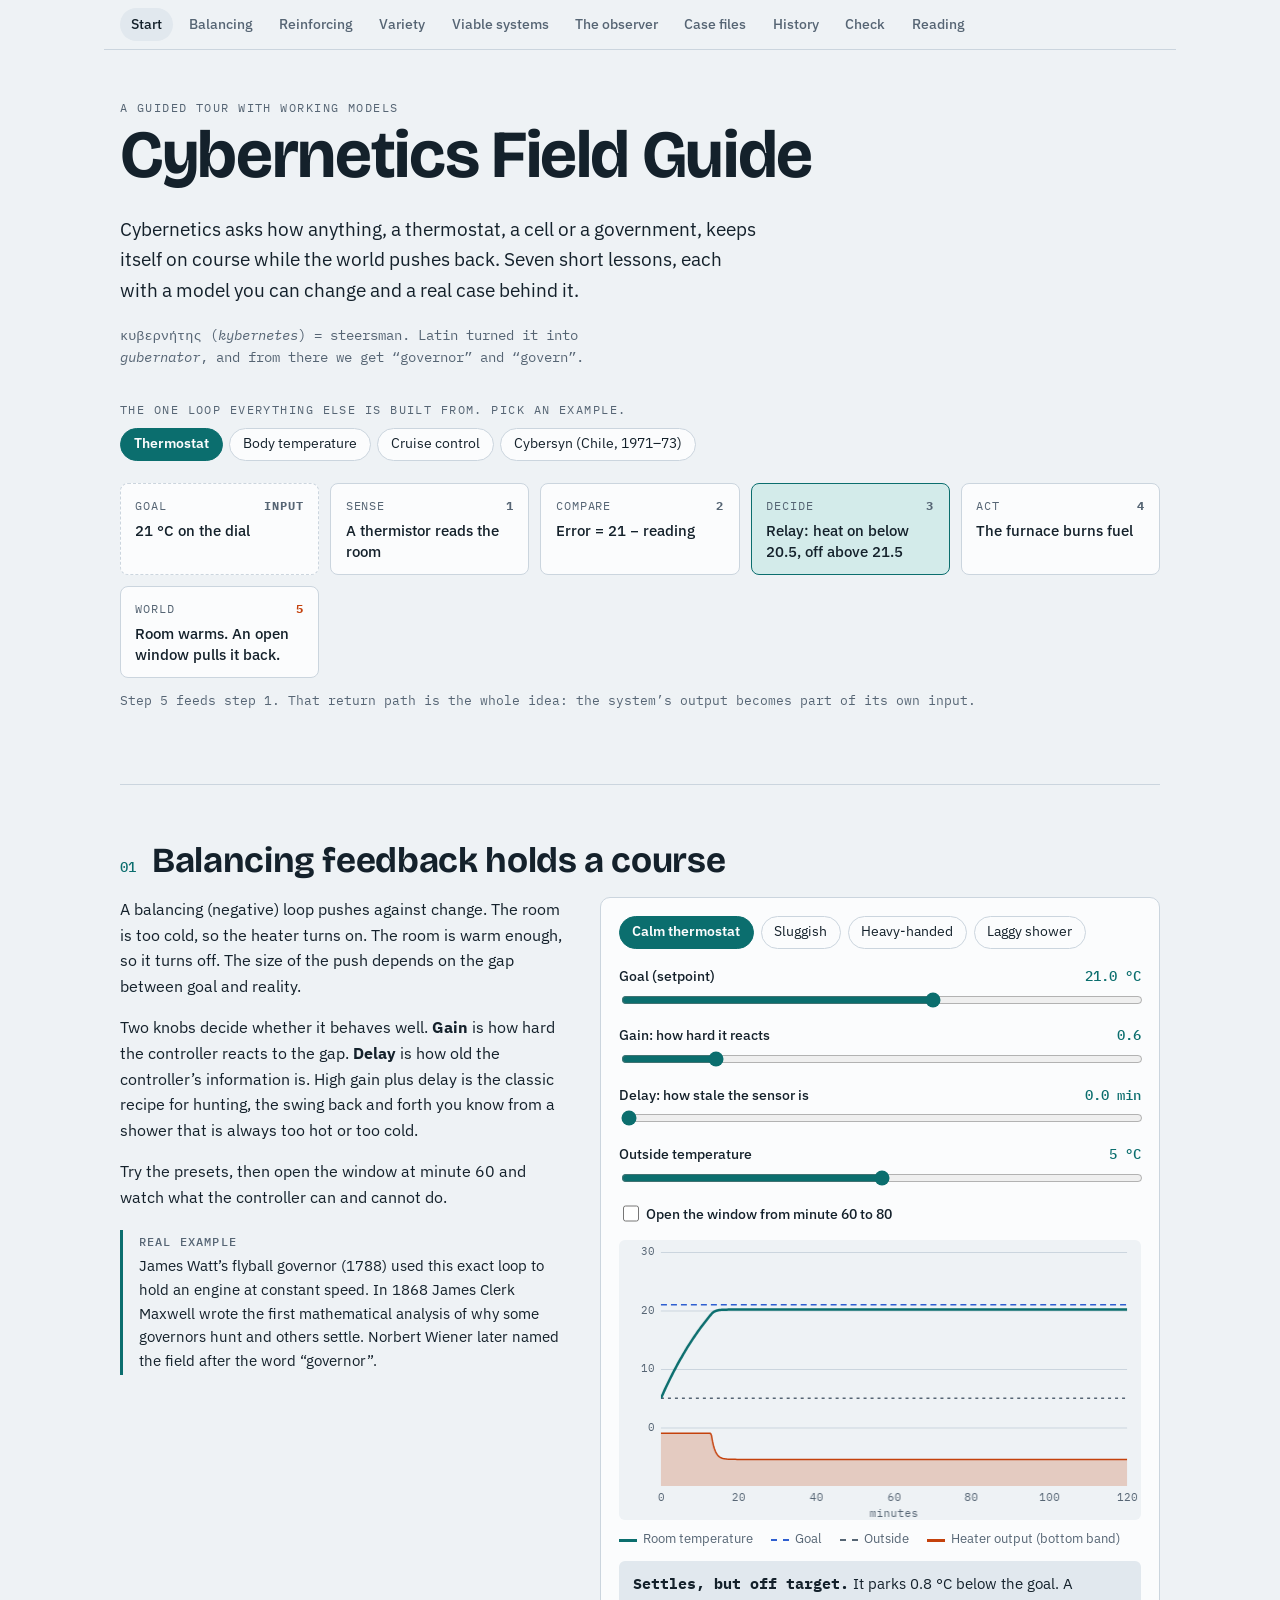
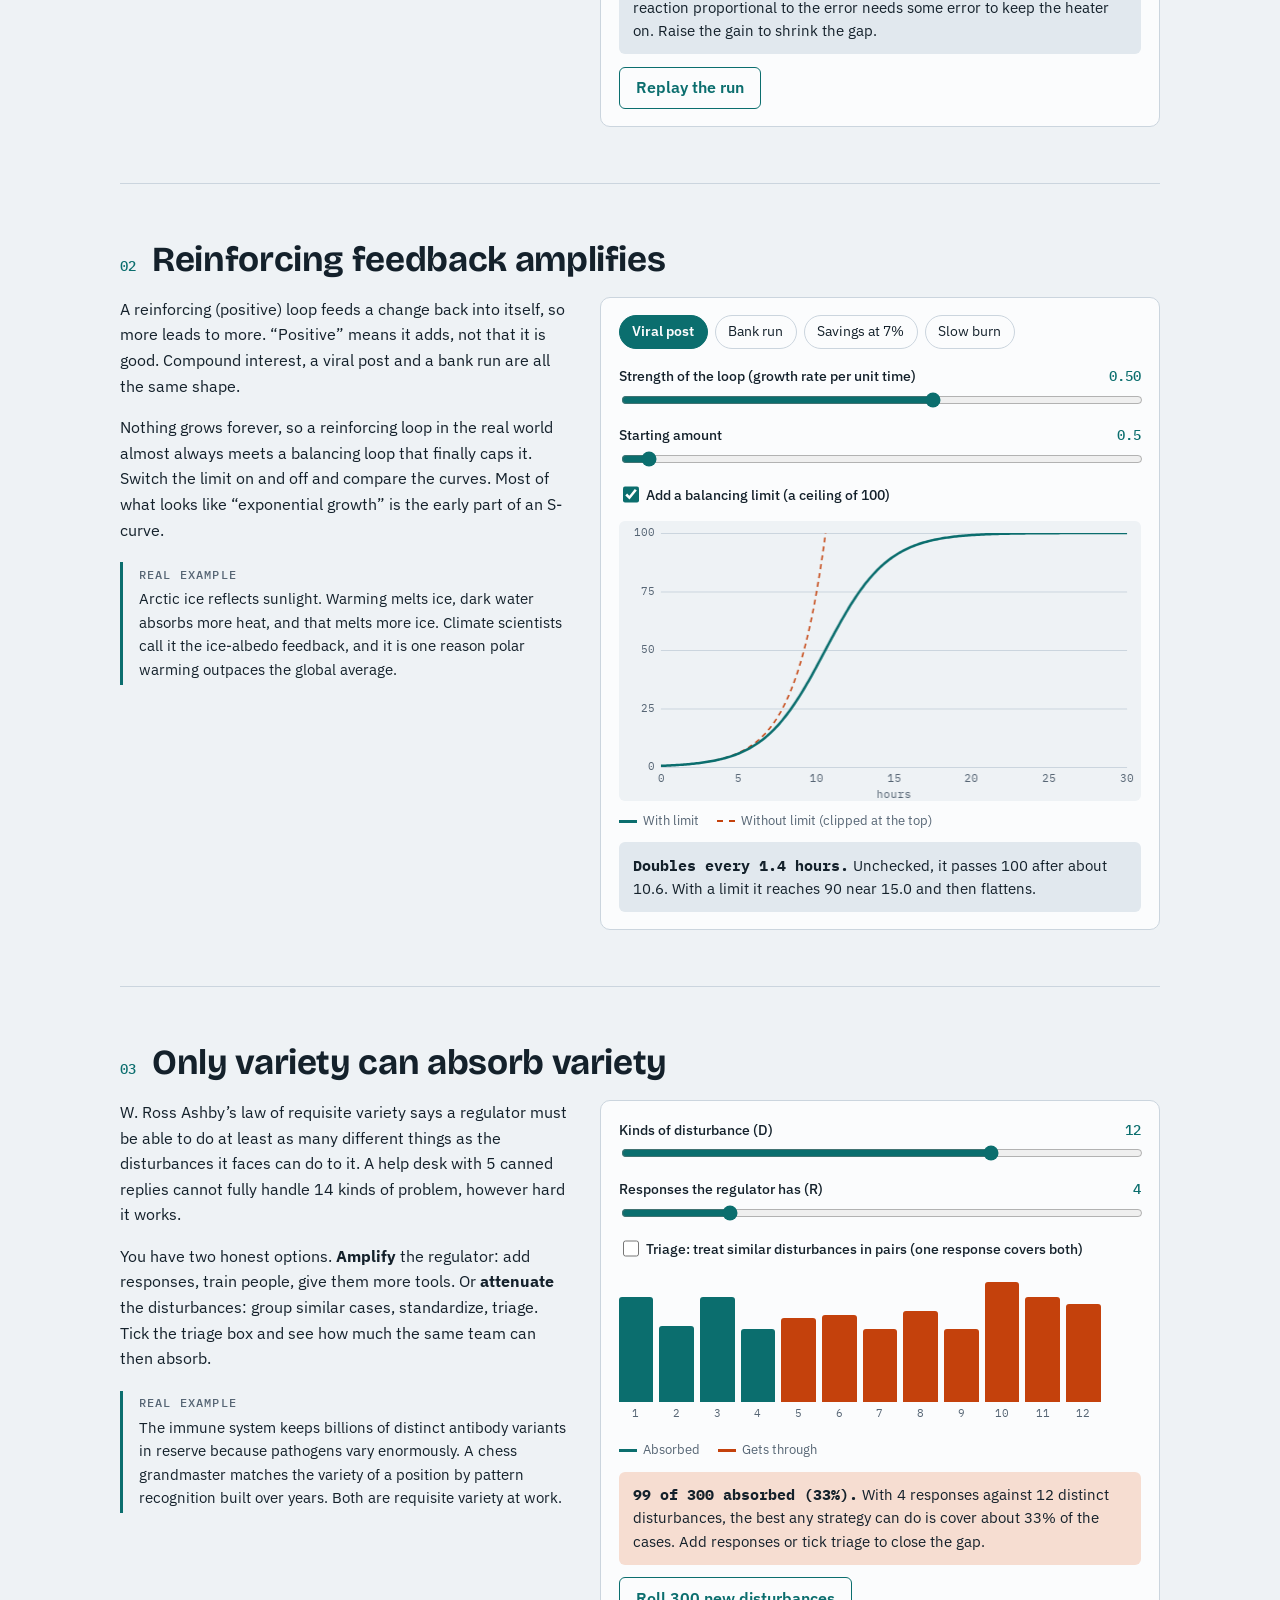
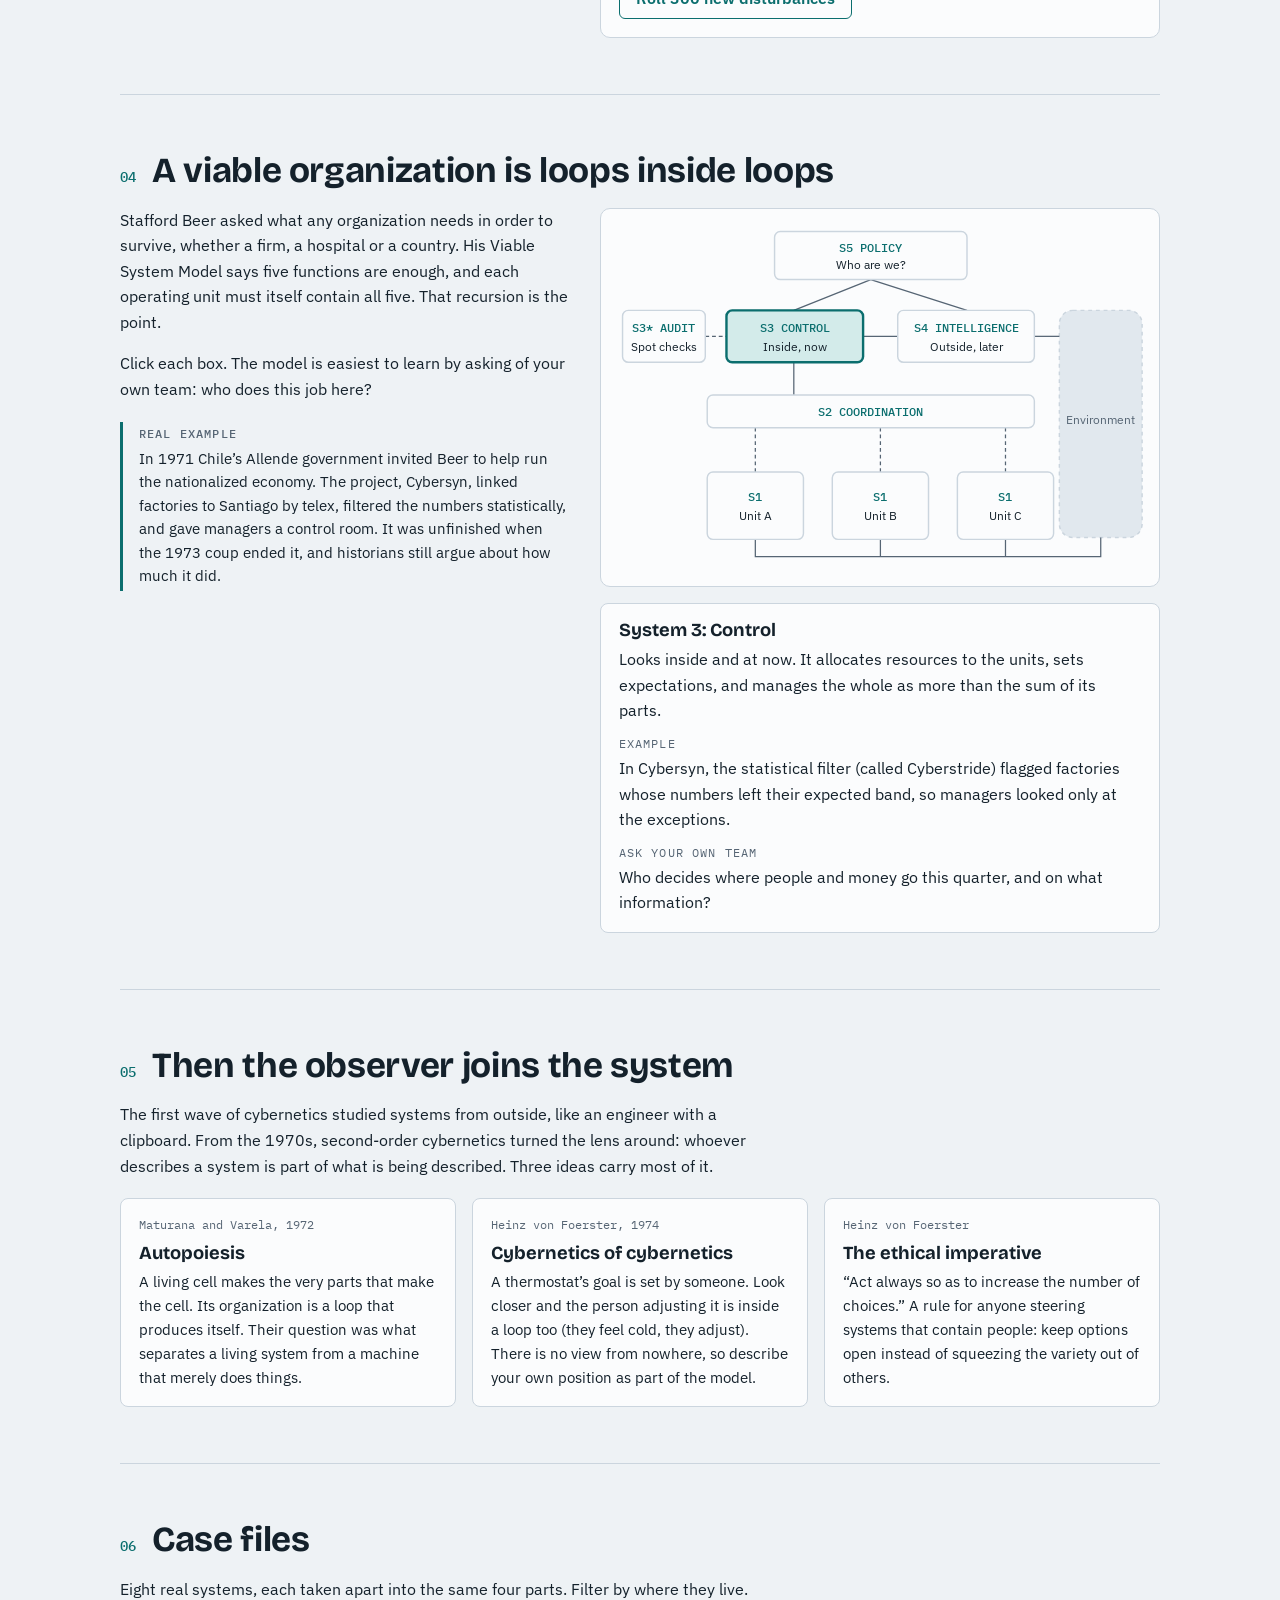
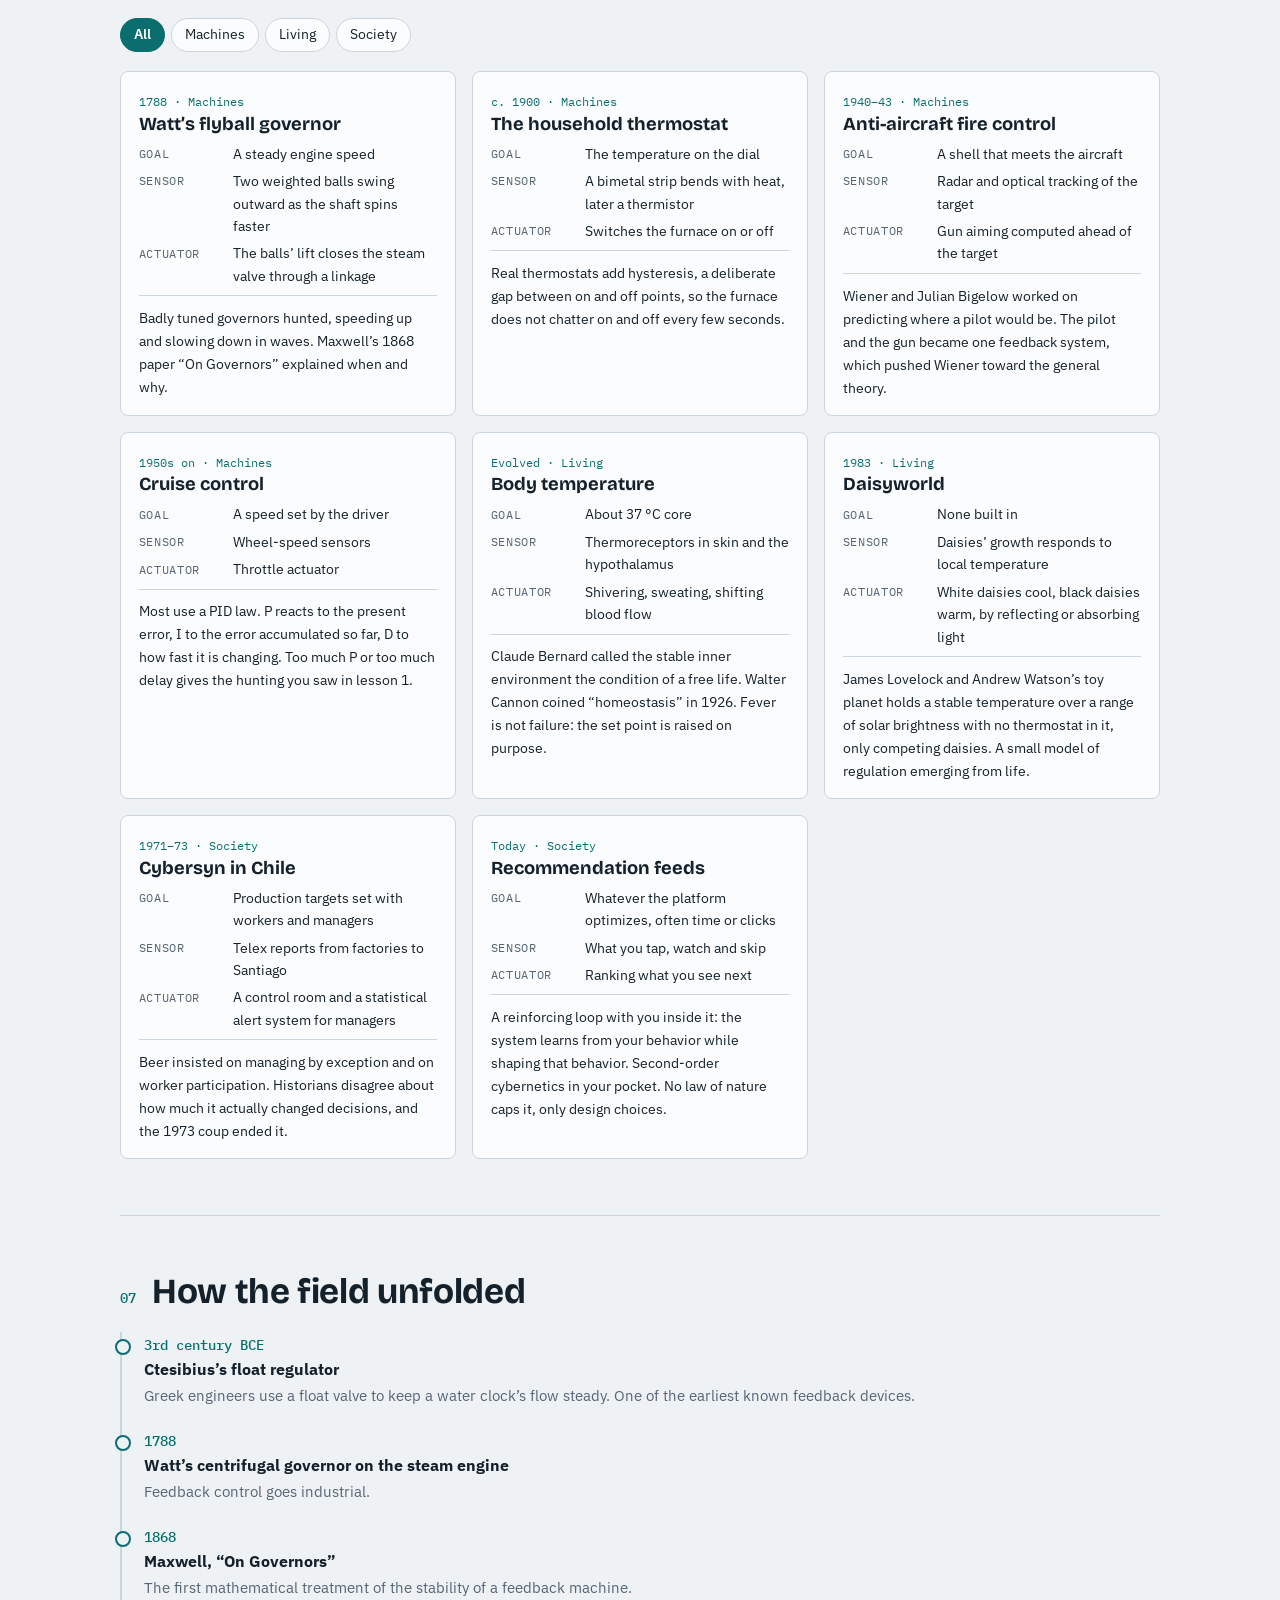
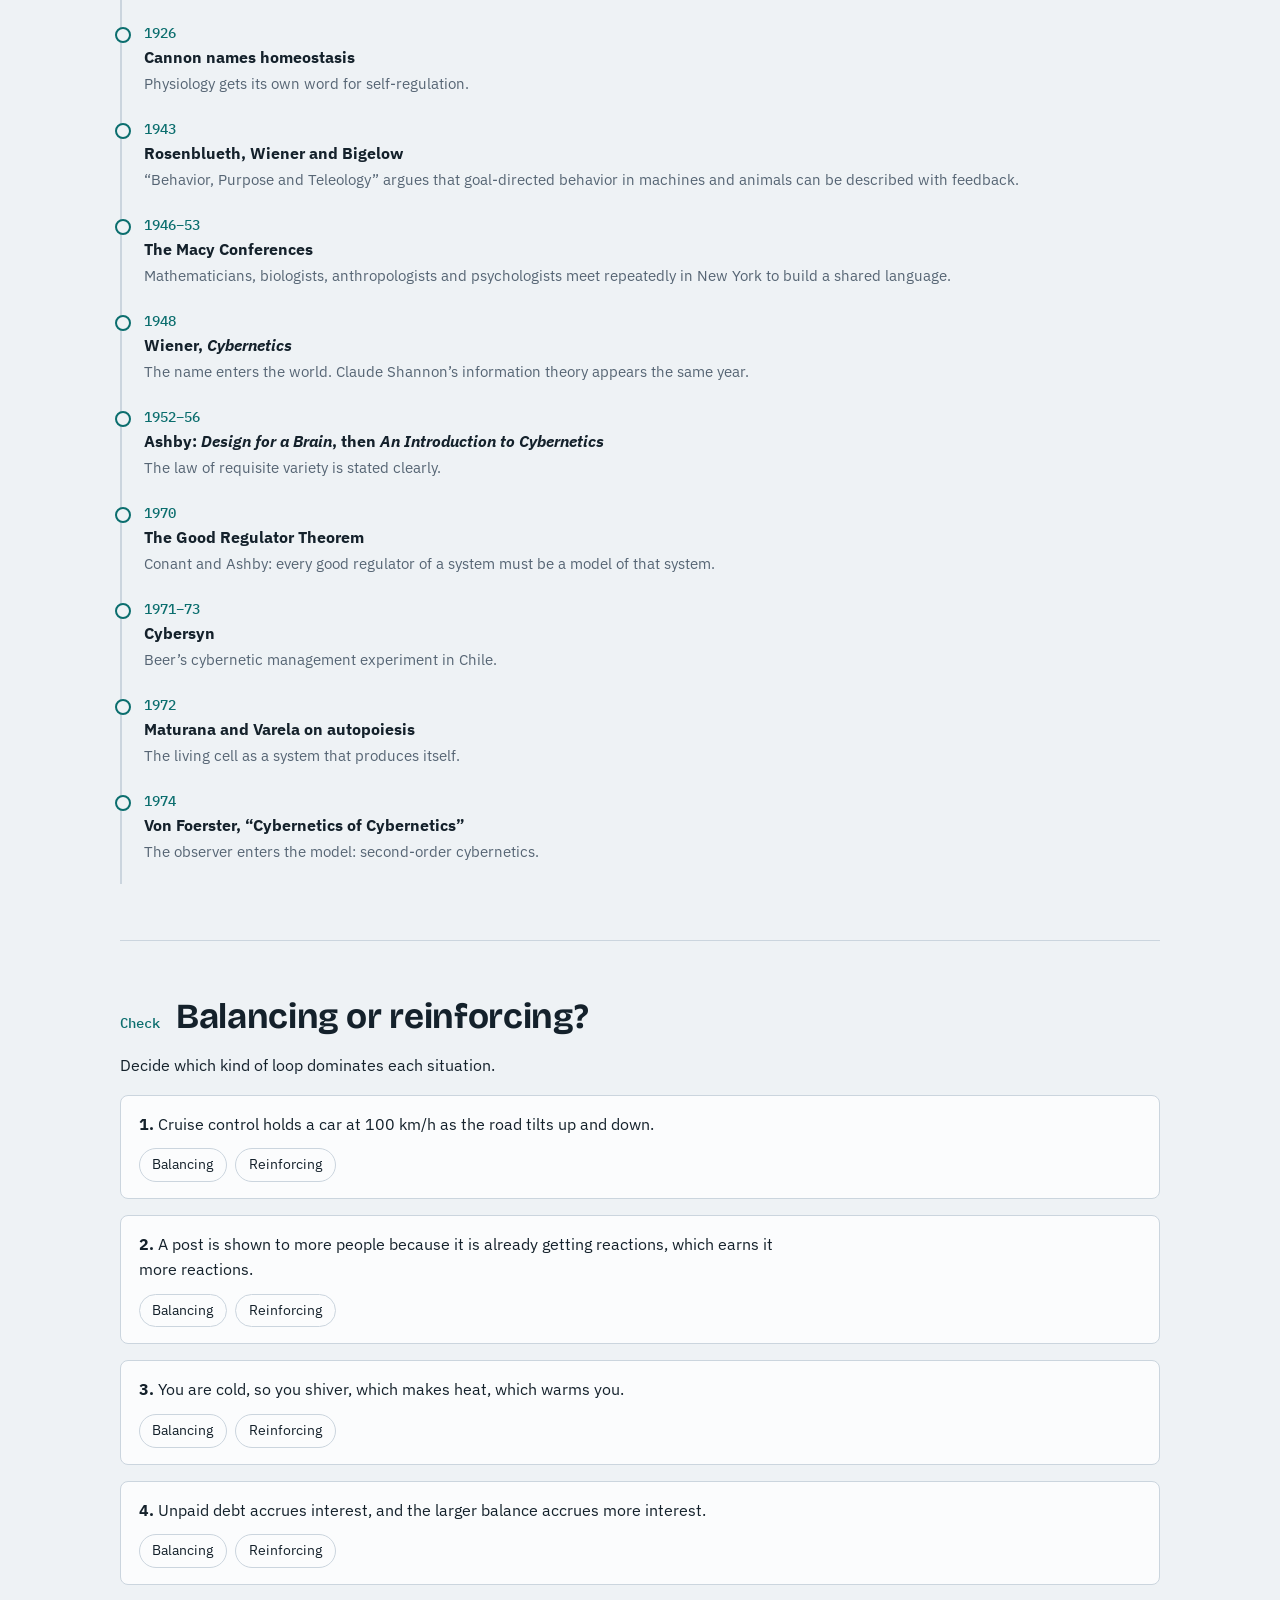
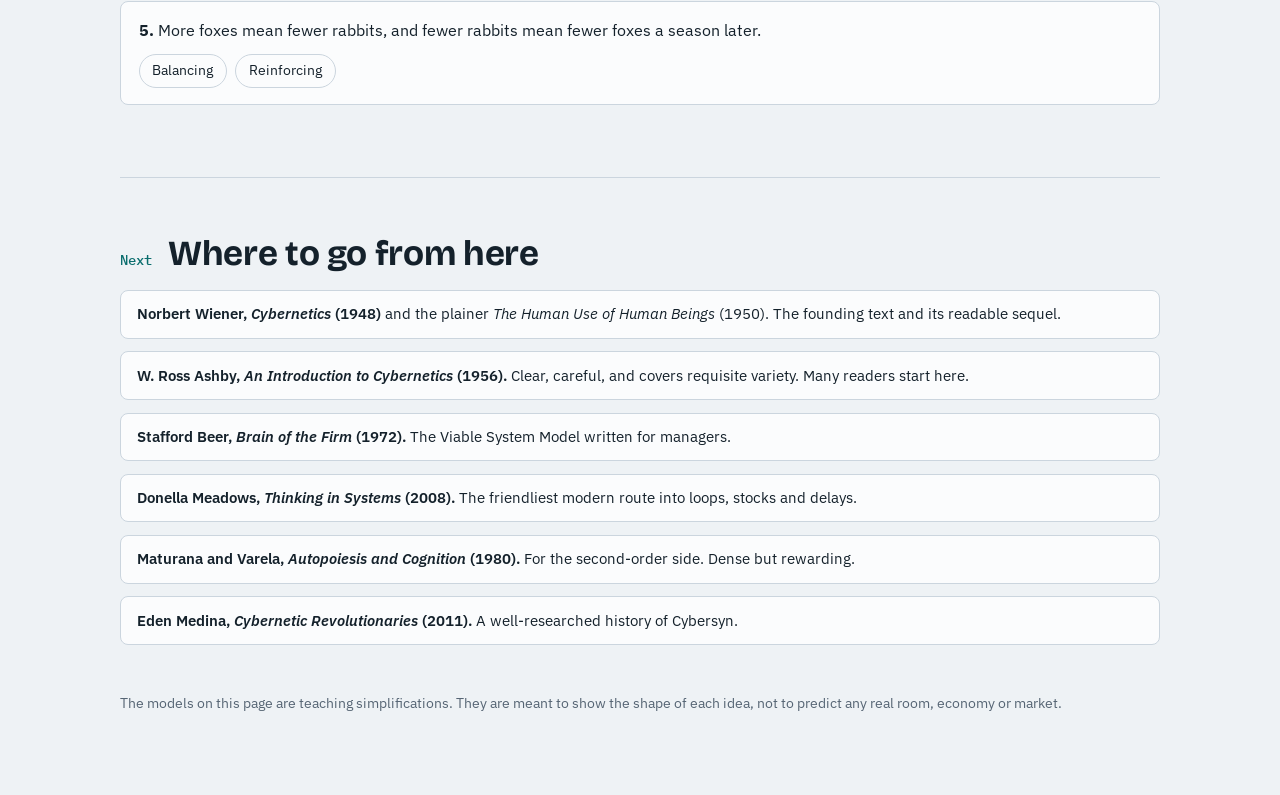
==== index.html @ 6e4bbb85 "Add Cybernetics Field Guide Co-Authored-By: Claude Sonnet 5.5 <noreply@anthropic.com>" ====
<!doctype html>
<html lang="en">
<head>
<meta charset="utf-8">
<meta name="viewport" content="width=device-width, initial-scale=1">
<style>body{margin:0}</style>
<title>Cybernetics Field Guide</title>
<link rel="stylesheet" href="https://fonts.googleapis.com/css2?family=Bricolage+Grotesque:wght@500;700&family=IBM+Plex+Sans:wght@400;500;600&family=IBM+Plex+Mono:wght@400;500&display=swap">
<style>
/* Layout: one long learning path. Numbered sections run in teaching order, each pairing a short explanation with a live model you can push around. */
:root{
  --bg:#eef2f5; --surface:#fbfcfd; --soft:#e1e8ee; --fg:#14212b; --muted:#566574; --line:#cbd5de;
  --loop:#0b6e6e; --loop-soft:#d3ebea; --err:#c4410c; --err-soft:#f6ddd1; --sig:#2f5fd0;
  --display:"Bricolage Grotesque","Helvetica Neue",Arial,sans-serif;
  --body:"IBM Plex Sans",system-ui,-apple-system,"Segoe UI",sans-serif;
  --mono:"IBM Plex Mono",ui-monospace,Menlo,monospace;
}
@media (prefers-color-scheme: dark){
  :root:not([data-theme="light"]){
    --bg:#0e171e; --surface:#152129; --soft:#1c2b35; --fg:#e4ecf1; --muted:#9aaab6; --line:#2a3945;
    --loop:#3cc0b8; --loop-soft:#17393a; --err:#ff8a57; --err-soft:#3d2418; --sig:#7ea2ff; color-scheme:dark;
  }
}
:root[data-theme="dark"]{
  --bg:#0e171e; --surface:#152129; --soft:#1c2b35; --fg:#e4ecf1; --muted:#9aaab6; --line:#2a3945;
  --loop:#3cc0b8; --loop-soft:#17393a; --err:#ff8a57; --err-soft:#3d2418; --sig:#7ea2ff; color-scheme:dark;
}
*{box-sizing:border-box}
body{background:var(--bg);color:var(--fg);font-family:var(--body);font-size:16px;line-height:1.6;
  padding-block:0 4rem;padding-left:max(16px,env(safe-area-inset-left,0px));padding-right:max(16px,env(safe-area-inset-right,0px))}
body::before{content:"";position:fixed;inset:0 0 auto;height:env(safe-area-inset-top,0px);background:var(--bg);z-index:10}
.wrap{max-width:1040px;margin:0 auto}
h1,h2,h3{font-family:var(--display);text-wrap:balance;line-height:1.15;margin:0}
h1{font-size:clamp(2.4rem,6vw,4.2rem);font-weight:700;letter-spacing:-.02em}
h2{font-size:clamp(1.6rem,3.2vw,2.2rem);font-weight:700;letter-spacing:-.01em}
h3{font-size:1.15rem;font-weight:700}
p{margin:0 0 1em;max-width:65ch}
a{color:var(--sig)}
button,input,select{font:inherit;color:inherit}
:focus-visible{outline:2px solid var(--sig);outline-offset:2px}
.eyebrow{font-family:var(--mono);font-size:.75rem;letter-spacing:.12em;text-transform:uppercase;color:var(--muted)}
.mono{font-family:var(--mono)}

/* nav */
nav.top{position:sticky;top:env(safe-area-inset-top,0px);z-index:11;background:var(--bg);border-bottom:1px solid var(--line);margin:0 calc(-1*max(16px,env(safe-area-inset-left,0px)));padding:.5rem max(16px,env(safe-area-inset-left,0px))}
nav.top .row{max-width:1040px;margin:0 auto;display:flex;gap:.25rem;overflow-x:auto;scrollbar-width:thin}
nav.top a{white-space:nowrap;text-decoration:none;color:var(--muted);font-size:.85rem;padding:.35rem .7rem;border-radius:99px;font-weight:500}
nav.top a:hover,nav.top a.on{background:var(--soft);color:var(--fg)}

/* hero */
.hero{padding-block:3rem 2rem}
.hero p.lede{font-size:1.2rem;margin-top:1.2rem;max-width:58ch}
.hero .ety{margin-top:1rem;font-family:var(--mono);font-size:.85rem;color:var(--muted)}

section{padding-block:3.5rem 1rem;border-top:1px solid var(--line);margin-top:2.5rem}
section .head{display:flex;gap:1rem;align-items:baseline;flex-wrap:wrap;margin-bottom:1rem}
section .head .no{font-family:var(--mono);color:var(--loop);font-size:.9rem;font-weight:500}
.two{display:grid;grid-template-columns:minmax(0,1fr) minmax(0,1.25fr);gap:2rem;align-items:start}
@media (max-width:820px){.two{grid-template-columns:minmax(0,1fr)}}

/* chips + buttons */
.chips{display:flex;flex-wrap:wrap;gap:.4rem}
.chip{border:1px solid var(--line);background:var(--surface);border-radius:99px;padding:.3rem .8rem;font-size:.85rem;cursor:pointer}
.chip:hover{border-color:var(--loop)}
.chip[aria-pressed="true"]{background:var(--loop);border-color:var(--loop);color:var(--surface);font-weight:600}
.btn{border:1px solid var(--loop);background:var(--loop);color:var(--surface);border-radius:6px;padding:.45rem 1rem;font-weight:600;cursor:pointer}
.btn.ghost{background:transparent;color:var(--loop)}
.btn:hover{filter:brightness(1.08)}

/* loop stations */
.stations{display:grid;grid-template-columns:repeat(auto-fit,minmax(170px,1fr));gap:.7rem;margin-top:1.4rem}
.st{background:var(--surface);border:1px solid var(--line);border-radius:8px;padding:.8rem .9rem;transition:border-color .25s,background .25s}
.st .role{font-family:var(--mono);font-size:.72rem;letter-spacing:.08em;text-transform:uppercase;color:var(--muted);display:flex;justify-content:space-between}
.st .val{font-weight:500;margin-top:.3rem;font-size:.95rem;line-height:1.35}
.st.on{border-color:var(--loop);background:var(--loop-soft)}
.st.goal{border-style:dashed}
.st.world .role b{color:var(--err)}
.loopnote{font-family:var(--mono);font-size:.8rem;color:var(--muted);margin-top:.8rem}

/* labs */
.lab{background:var(--surface);border:1px solid var(--line);border-radius:10px;padding:1.1rem}
.ctl{display:grid;gap:.9rem}
.ctl label{display:grid;gap:.15rem;font-size:.88rem;font-weight:500}
.ctl label .v{font-family:var(--mono);color:var(--loop);float:right;font-weight:500}
.ctl .line{display:flex;justify-content:space-between;gap:1rem}
input[type=range]{width:100%;accent-color:var(--loop)}
input[type=checkbox]{accent-color:var(--loop);width:1.05rem;height:1.05rem;vertical-align:-3px;margin-right:.4rem}
canvas{width:100%;height:280px;display:block;border-radius:6px;background:var(--bg)}
.legend{display:flex;flex-wrap:wrap;gap:.4rem 1.1rem;font-size:.8rem;color:var(--muted);margin:.6rem 0}
.legend i{display:inline-block;width:18px;height:0;border-top:3px solid;vertical-align:middle;margin-right:.4rem}
.legend i.dash{border-top-style:dashed;border-top-width:2px}
.verdict{margin-top:.7rem;padding:.7rem .9rem;border-radius:6px;background:var(--soft);font-size:.92rem}
.verdict b{font-family:var(--mono)}
.verdict.bad{background:var(--err-soft)}
.verdict.good{background:var(--loop-soft)}
.ex{margin-top:1.2rem;border-left:3px solid var(--loop);padding:.2rem 0 .2rem 1rem;font-size:.92rem}
.ex b{display:block;font-family:var(--mono);font-size:.72rem;letter-spacing:.1em;text-transform:uppercase;color:var(--muted);font-weight:500}
.ex p{margin:.2rem 0 0}

/* variety bars */
.bars{display:grid;grid-template-columns:repeat(auto-fill,minmax(34px,1fr));gap:6px;align-items:end;height:170px;padding:.5rem 0}
.bar{display:flex;flex-direction:column;justify-content:flex-end;align-items:center;height:100%;gap:3px;font-family:var(--mono);font-size:.68rem;color:var(--muted)}
.bar span.col{width:100%;border-radius:3px 3px 0 0;background:var(--loop);min-height:2px}
.bar.miss span.col{background:var(--err)}

/* vsm */
svg.vsm{width:100%;height:auto;display:block}
svg.vsm .node rect{fill:var(--surface);stroke:var(--line);stroke-width:1.5;rx:6;transition:fill .2s,stroke .2s}
svg.vsm .node{cursor:pointer}
svg.vsm .node:hover rect{stroke:var(--loop)}
svg.vsm .node.sel rect{fill:var(--loop-soft);stroke:var(--loop);stroke-width:2.5}
svg.vsm text{fill:var(--fg);font-family:var(--body);font-size:12px;pointer-events:none}
svg.vsm text.t{font-family:var(--mono);font-weight:500;font-size:12px;fill:var(--loop)}
svg.vsm .env rect{fill:var(--soft);stroke:var(--line);stroke-dasharray:4 4;stroke-width:1.5;rx:14}
svg.vsm .env text{fill:var(--muted)}
svg.vsm line,svg.vsm path{stroke:var(--muted);stroke-width:1.3;fill:none}
svg.vsm line.dash{stroke-dasharray:4 3}
.vsmpanel{margin-top:1rem;padding:1rem 1.1rem;border:1px solid var(--line);border-radius:8px;background:var(--surface);min-height:11rem}
.vsmpanel h3{margin-bottom:.4rem}
.vsmpanel .k{font-family:var(--mono);font-size:.72rem;letter-spacing:.1em;text-transform:uppercase;color:var(--muted);margin-top:.7rem;display:block}
.vsmpanel p{margin:.15rem 0 0}

/* concept cards */
.cards{display:grid;grid-template-columns:repeat(auto-fit,minmax(250px,1fr));gap:1rem;margin-top:1.2rem}
.card{background:var(--surface);border:1px solid var(--line);border-radius:8px;padding:1rem 1.1rem}
.card h3{margin-bottom:.4rem}
.card p{margin:0;font-size:.94rem}
.card .by{font-family:var(--mono);font-size:.75rem;color:var(--muted);margin-bottom:.5rem;display:block}

/* case files */
.case{background:var(--surface);border:1px solid var(--line);border-radius:8px;padding:1rem 1.1rem;display:flex;flex-direction:column;gap:.5rem}
.case .yr{font-family:var(--mono);font-size:.78rem;color:var(--loop)}
.case dl{margin:0;display:grid;grid-template-columns:5.2rem minmax(0,1fr);gap:.3rem .7rem;font-size:.88rem}
.case dt{font-family:var(--mono);font-size:.72rem;letter-spacing:.06em;text-transform:uppercase;color:var(--muted);padding-top:.15rem}
.case dd{margin:0}
.case .catch{border-top:1px solid var(--line);padding-top:.6rem;font-size:.9rem}
.casegrid{display:grid;grid-template-columns:repeat(auto-fill,minmax(300px,1fr));gap:1rem;margin-top:1.2rem}

/* timeline */
.tl{list-style:none;margin:1.2rem 0 0;padding:0;border-left:2px solid var(--line)}
.tl li{position:relative;padding:0 0 1.2rem 1.4rem}
.tl li::before{content:"";position:absolute;left:-7px;top:.45rem;width:12px;height:12px;border-radius:50%;background:var(--bg);border:2px solid var(--loop)}
.tl .y{font-family:var(--mono);color:var(--loop);font-size:.85rem;font-weight:500}
.tl b{display:block}
.tl span{color:var(--muted);font-size:.93rem}

/* quiz */
.q{background:var(--surface);border:1px solid var(--line);border-radius:8px;padding:1rem 1.1rem;margin-top:1rem}
.q p{margin:0 0 .7rem}
.q .opts{display:flex;gap:.5rem;flex-wrap:wrap}
.q .why{margin:.7rem 0 0;font-size:.92rem;padding:.6rem .8rem;border-radius:6px}
.q .why.ok{background:var(--loop-soft)}
.q .why.no{background:var(--err-soft)}
.score{font-family:var(--mono);margin-top:1rem;color:var(--muted)}

.read{display:grid;gap:.8rem;margin-top:1rem;padding:0;list-style:none}
.read li{padding:.7rem 1rem;background:var(--surface);border:1px solid var(--line);border-radius:8px;font-size:.94rem}
.read b{font-weight:600}
footer{margin-top:3rem;color:var(--muted);font-size:.85rem}
@media (prefers-reduced-motion:reduce){*{transition:none!important}}
</style>

<div class="wrap">

<nav class="top" aria-label="Sections"><div class="row" id="navrow"></div></nav>

<header class="hero" id="top">
  <div class="eyebrow">A guided tour with working models</div>
  <h1>Cybernetics Field Guide</h1>
  <p class="lede">Cybernetics asks how anything, a thermostat, a cell or a government, keeps itself on course while the world pushes back. Seven short lessons, each with a model you can change and a real case behind it.</p>
  <p class="ety">κυβερνήτης (<i>kybernetes</i>) = steersman. Latin turned it into <i>gubernator</i>, and from there we get “governor” and “govern”.</p>

  <div style="margin-top:2rem">
    <div class="eyebrow" style="margin-bottom:.5rem">The one loop everything else is built from. Pick an example.</div>
    <div class="chips" id="exchips" role="group" aria-label="Example system"></div>
    <div class="stations" id="stations"></div>
    <div class="loopnote">Step 5 feeds step 1. That return path is the whole idea: the system’s output becomes part of its own input.</div>
  </div>
</header>

<!-- 1 -->
<section id="balance">
  <div class="head"><span class="no">01</span><h2>Balancing feedback holds a course</h2></div>
  <div class="two">
    <div>
      <p>A balancing (negative) loop pushes against change. The room is too cold, so the heater turns on. The room is warm enough, so it turns off. The size of the push depends on the gap between goal and reality.</p>
      <p>Two knobs decide whether it behaves well. <b>Gain</b> is how hard the controller reacts to the gap. <b>Delay</b> is how old the controller’s information is. High gain plus delay is the classic recipe for hunting, the swing back and forth you know from a shower that is always too hot or too cold.</p>
      <p>Try the presets, then open the window at minute 60 and watch what the controller can and cannot do.</p>
      <div class="ex"><b>Real example</b><p>James Watt’s flyball governor (1788) used this exact loop to hold an engine at constant speed. In 1868 James Clerk Maxwell wrote the first mathematical analysis of why some governors hunt and others settle. Norbert Wiener later named the field after the word “governor”.</p></div>
    </div>
    <div class="lab">
      <div class="chips" id="p1" style="margin-bottom:1rem"></div>
      <div class="ctl">
        <label><span class="line"><span>Goal (setpoint)</span><span class="v" id="v1sp"></span></span><input type="range" id="sp" min="15" max="25" step="0.5" value="21"></label>
        <label><span class="line"><span>Gain: how hard it reacts</span><span class="v" id="v1g"></span></span><input type="range" id="gain" min="0.1" max="3" step="0.1" value="0.6"></label>
        <label><span class="line"><span>Delay: how stale the sensor is</span><span class="v" id="v1d"></span></span><input type="range" id="delay" min="0" max="10" step="0.5" value="0"></label>
        <label><span class="line"><span>Outside temperature</span><span class="v" id="v1o"></span></span><input type="range" id="out" min="-5" max="15" step="1" value="5"></label>
        <label><span><input type="checkbox" id="win">Open the window from minute 60 to 80</span></label>
      </div>
      <div style="height:.9rem"></div>
      <canvas id="c1" role="img" aria-label="Room temperature over 120 minutes with heater output"></canvas>
      <div class="legend"><span><i style="border-color:var(--loop)"></i>Room temperature</span><span><i class="dash" style="border-color:var(--sig)"></i>Goal</span><span><i class="dash" style="border-color:var(--muted)"></i>Outside</span><span><i style="border-color:var(--err)"></i>Heater output (bottom band)</span></div>
      <div class="verdict" id="verdict1"></div>
      <div style="margin-top:.8rem"><button class="btn ghost" id="replay1">Replay the run</button></div>
    </div>
  </div>
</section>

<!-- 2 -->
<section id="reinforce">
  <div class="head"><span class="no">02</span><h2>Reinforcing feedback amplifies</h2></div>
  <div class="two">
    <div>
      <p>A reinforcing (positive) loop feeds a change back into itself, so more leads to more. “Positive” means it adds, not that it is good. Compound interest, a viral post and a bank run are all the same shape.</p>
      <p>Nothing grows forever, so a reinforcing loop in the real world almost always meets a balancing loop that finally caps it. Switch the limit on and off and compare the curves. Most of what looks like “exponential growth” is the early part of an S-curve.</p>
      <div class="ex"><b>Real example</b><p>Arctic ice reflects sunlight. Warming melts ice, dark water absorbs more heat, and that melts more ice. Climate scientists call it the ice-albedo feedback, and it is one reason polar warming outpaces the global average.</p></div>
    </div>
    <div class="lab">
      <div class="chips" id="p2" style="margin-bottom:1rem"></div>
      <div class="ctl">
        <label><span class="line"><span>Strength of the loop (growth rate per unit time)</span><span class="v" id="v2r"></span></span><input type="range" id="rate" min="0.05" max="0.8" step="0.01" value="0.35"></label>
        <label><span class="line"><span>Starting amount</span><span class="v" id="v2x"></span></span><input type="range" id="x0" min="0.1" max="10" step="0.1" value="1"></label>
        <label><span><input type="checkbox" id="lim" checked>Add a balancing limit (a ceiling of 100)</span></label>
      </div>
      <div style="height:.9rem"></div>
      <canvas id="c2" role="img" aria-label="Growth curve with and without a limiting loop"></canvas>
      <div class="legend"><span><i style="border-color:var(--loop)"></i><span id="l2a">With limit</span></span><span><i class="dash" style="border-color:var(--err)"></i><span id="l2b">Without limit (clipped at the top)</span></span></div>
      <div class="verdict" id="verdict2"></div>
    </div>
  </div>
</section>

<!-- 3 -->
<section id="variety">
  <div class="head"><span class="no">03</span><h2>Only variety can absorb variety</h2></div>
  <div class="two">
    <div>
      <p>W. Ross Ashby’s law of requisite variety says a regulator must be able to do at least as many different things as the disturbances it faces can do to it. A help desk with 5 canned replies cannot fully handle 14 kinds of problem, however hard it works.</p>
      <p>You have two honest options. <b>Amplify</b> the regulator: add responses, train people, give them more tools. Or <b>attenuate</b> the disturbances: group similar cases, standardize, triage. Tick the triage box and see how much the same team can then absorb.</p>
      <div class="ex"><b>Real example</b><p>The immune system keeps billions of distinct antibody variants in reserve because pathogens vary enormously. A chess grandmaster matches the variety of a position by pattern recognition built over years. Both are requisite variety at work.</p></div>
    </div>
    <div class="lab">
      <div class="ctl">
        <label><span class="line"><span>Kinds of disturbance (D)</span><span class="v" id="v3d"></span></span><input type="range" id="D" min="2" max="16" step="1" value="12"></label>
        <label><span class="line"><span>Responses the regulator has (R)</span><span class="v" id="v3r"></span></span><input type="range" id="R" min="1" max="16" step="1" value="4"></label>
        <label><span><input type="checkbox" id="triage">Triage: treat similar disturbances in pairs (one response covers both)</span></label>
      </div>
      <div class="bars" id="bars" aria-label="Disturbances handled and missed"></div>
      <div class="legend"><span><i style="border-color:var(--loop)"></i>Absorbed</span><span><i style="border-color:var(--err)"></i>Gets through</span></div>
      <div class="verdict" id="verdict3"></div>
      <div style="margin-top:.8rem"><button class="btn ghost" id="roll3">Roll 300 new disturbances</button></div>
    </div>
  </div>
</section>

<!-- 4 -->
<section id="viable">
  <div class="head"><span class="no">04</span><h2>A viable organization is loops inside loops</h2></div>
  <div class="two">
    <div>
      <p>Stafford Beer asked what any organization needs in order to survive, whether a firm, a hospital or a country. His Viable System Model says five functions are enough, and each operating unit must itself contain all five. That recursion is the point.</p>
      <p>Click each box. The model is easiest to learn by asking of your own team: who does this job here?</p>
      <div class="ex"><b>Real example</b><p>In 1971 Chile’s Allende government invited Beer to help run the nationalized economy. The project, Cybersyn, linked factories to Santiago by telex, filtered the numbers statistically, and gave managers a control room. It was unfinished when the 1973 coup ended it, and historians still argue about how much it did.</p></div>
    </div>
    <div>
      <div class="lab" style="padding:.6rem">
        <svg class="vsm" viewBox="0 0 560 372" role="group" aria-label="Viable System Model diagram. Click a box to read about it.">
          <g class="env"><rect x="466" y="96" width="86" height="236"/><text x="509" y="214" text-anchor="middle" font-size="12">Environment</text></g>
          <line x1="270" y1="64" x2="190" y2="96"/><line x1="270" y1="64" x2="370" y2="96"/>
          <line x1="262" y1="123" x2="298" y2="123"/>
          <line x1="440" y1="123" x2="466" y2="123"/>
          <line x1="190" y1="150" x2="190" y2="184"/>
          <line class="dash" x1="150" y1="218" x2="150" y2="264"/><line class="dash" x1="280" y1="218" x2="280" y2="264"/><line class="dash" x1="410" y1="218" x2="410" y2="264"/>
          <path d="M150 334 V352 H509 V332"/><path d="M280 334 V352"/><path d="M410 334 V352"/>
          <line class="dash" x1="98" y1="123" x2="120" y2="123"/>
          <g class="node" data-id="s5" tabindex="0" role="button" aria-label="System 5, policy"><rect x="170" y="14" width="200" height="50"/><text class="t" x="270" y="35" text-anchor="middle">S5 POLICY</text><text x="270" y="53" text-anchor="middle">Who are we?</text></g>
          <g class="node" data-id="s4" tabindex="0" role="button" aria-label="System 4, intelligence"><rect x="298" y="96" width="142" height="54"/><text class="t" x="369" y="119" text-anchor="middle">S4 INTELLIGENCE</text><text x="369" y="138" text-anchor="middle">Outside, later</text></g>
          <g class="node" data-id="s3" tabindex="0" role="button" aria-label="System 3, control"><rect x="120" y="96" width="142" height="54"/><text class="t" x="191" y="119" text-anchor="middle">S3 CONTROL</text><text x="191" y="138" text-anchor="middle">Inside, now</text></g>
          <g class="node" data-id="s3s" tabindex="0" role="button" aria-label="System 3 star, audit"><rect x="12" y="96" width="86" height="54"/><text class="t" x="55" y="119" text-anchor="middle">S3* AUDIT</text><text x="55" y="138" text-anchor="middle">Spot checks</text></g>
          <g class="node" data-id="s2" tabindex="0" role="button" aria-label="System 2, coordination"><rect x="100" y="184" width="340" height="34"/><text class="t" x="270" y="206" text-anchor="middle">S2 COORDINATION</text></g>
          <g class="node" data-id="s1" tabindex="0" role="button" aria-label="System 1, operations"><rect x="100" y="264" width="100" height="70"/><text class="t" x="150" y="294" text-anchor="middle">S1</text><text x="150" y="314" text-anchor="middle">Unit A</text></g>
          <g class="node" data-id="s1" tabindex="0" role="button" aria-label="System 1, operations"><rect x="230" y="264" width="100" height="70"/><text class="t" x="280" y="294" text-anchor="middle">S1</text><text x="280" y="314" text-anchor="middle">Unit B</text></g>
          <g class="node" data-id="s1" tabindex="0" role="button" aria-label="System 1, operations"><rect x="360" y="264" width="100" height="70"/><text class="t" x="410" y="294" text-anchor="middle">S1</text><text x="410" y="314" text-anchor="middle">Unit C</text></g>
        </svg>
      </div>
      <div class="vsmpanel" id="vsmpanel" aria-live="polite"></div>
    </div>
  </div>
</section>

<!-- 5 -->
<section id="observer">
  <div class="head"><span class="no">05</span><h2>Then the observer joins the system</h2></div>
  <p>The first wave of cybernetics studied systems from outside, like an engineer with a clipboard. From the 1970s, second-order cybernetics turned the lens around: whoever describes a system is part of what is being described. Three ideas carry most of it.</p>
  <div class="cards">
    <div class="card"><span class="by">Maturana and Varela, 1972</span><h3>Autopoiesis</h3><p>A living cell makes the very parts that make the cell. Its organization is a loop that produces itself. Their question was what separates a living system from a machine that merely does things.</p></div>
    <div class="card"><span class="by">Heinz von Foerster, 1974</span><h3>Cybernetics of cybernetics</h3><p>A thermostat’s goal is set by someone. Look closer and the person adjusting it is inside a loop too (they feel cold, they adjust). There is no view from nowhere, so describe your own position as part of the model.</p></div>
    <div class="card"><span class="by">Heinz von Foerster</span><h3>The ethical imperative</h3><p>“Act always so as to increase the number of choices.” A rule for anyone steering systems that contain people: keep options open instead of squeezing the variety out of others.</p></div>
  </div>
</section>

<!-- 6 -->
<section id="cases">
  <div class="head"><span class="no">06</span><h2>Case files</h2></div>
  <p>Eight real systems, each taken apart into the same four parts. Filter by where they live.</p>
  <div class="chips" id="casefilter" role="group" aria-label="Filter case files"></div>
  <div class="casegrid" id="casegrid"></div>
</section>

<!-- 7 -->
<section id="history">
  <div class="head"><span class="no">07</span><h2>How the field unfolded</h2></div>
  <ol class="tl" id="tl"></ol>
</section>

<section id="quiz">
  <div class="head"><span class="no">Check</span><h2>Balancing or reinforcing?</h2></div>
  <p>Decide which kind of loop dominates each situation.</p>
  <div id="quizbox"></div>
  <div class="score" id="score"></div>
</section>

<section id="read">
  <div class="head"><span class="no">Next</span><h2>Where to go from here</h2></div>
  <ul class="read">
    <li><b>Norbert Wiener, <i>Cybernetics</i> (1948)</b> and the plainer <i>The Human Use of Human Beings</i> (1950). The founding text and its readable sequel.</li>
    <li><b>W. Ross Ashby, <i>An Introduction to Cybernetics</i> (1956).</b> Clear, careful, and covers requisite variety. Many readers start here.</li>
    <li><b>Stafford Beer, <i>Brain of the Firm</i> (1972).</b> The Viable System Model written for managers.</li>
    <li><b>Donella Meadows, <i>Thinking in Systems</i> (2008).</b> The friendliest modern route into loops, stocks and delays.</li>
    <li><b>Maturana and Varela, <i>Autopoiesis and Cognition</i> (1980).</b> For the second-order side. Dense but rewarding.</li>
    <li><b>Eden Medina, <i>Cybernetic Revolutionaries</i> (2011).</b> A well-researched history of Cybersyn.</li>
  </ul>
  <footer>The models on this page are teaching simplifications. They are meant to show the shape of each idea, not to predict any real room, economy or market.</footer>
</section>

</div>

<script>
(function(){
"use strict";
function $(id){return document.getElementById(id)}
function cssv(n){return getComputedStyle(document.documentElement).getPropertyValue(n).trim()}
function clamp(x,a,b){return Math.max(a,Math.min(b,x))}
function fmt(x,d){return Number(x).toFixed(d==null?1:d)}

/* ---------- nav ---------- */
var sections=[["top","Start"],["balance","Balancing"],["reinforce","Reinforcing"],["variety","Variety"],["viable","Viable systems"],["observer","The observer"],["cases","Case files"],["history","History"],["quiz","Check"],["read","Reading"]];
var navrow=$("navrow");
sections.forEach(function(s){
  var a=document.createElement("a");a.href="#"+s[0];a.textContent=s[1];a.dataset.t=s[0];
  a.addEventListener("click",function(e){e.preventDefault();var el=$(s[0]);if(el)el.scrollIntoView({behavior:"smooth",block:"start"})});
  navrow.appendChild(a);
});
function markNav(){
  var cur="top";
  sections.forEach(function(s){var el=$(s[0]);if(el&&el.getBoundingClientRect().top<140)cur=s[0]});
  Array.prototype.forEach.call(navrow.children,function(a){a.classList.toggle("on",a.dataset.t===cur)});
}
window.addEventListener("scroll",markNav,{passive:true});markNav();

/* ---------- hero loop ---------- */
var EX={
  thermostat:{n:"Thermostat",goal:"21 °C on the dial",sense:"A thermistor reads the room",compare:"Error = 21 − reading",decide:"Relay: heat on below 20.5, off above 21.5",act:"The furnace burns fuel",world:"Room warms. An open window pulls it back."},
  body:{n:"Body temperature",goal:"About 37 °C, set by the hypothalamus",sense:"Thermoreceptors in skin and brain",compare:"Hypothalamus compares reading to set point",decide:"Brain chooses: shiver, sweat or narrow vessels",act:"Muscles, sweat glands, blood vessels",world:"Core temperature shifts. Wind or infection disturbs it."},
  cruise:{n:"Cruise control",goal:"100 km/h chosen by the driver",sense:"Wheel-speed sensors",compare:"Speed error, many times a second",decide:"PID law sets the throttle",act:"Throttle actuator",world:"Car speeds up. A hill disturbs it."},
  cybersyn:{n:"Cybersyn (Chile, 1971–73)",goal:"Production targets for each factory",sense:"Daily telex reports of output and stock",compare:"Statistical filter flags numbers outside the expected band",decide:"Managers and the control room choose an intervention",act:"Advice, resources and directives to factories",world:"The economy responds. Strikes and shortages disturb it."}
};
var ROLES=[["goal","Goal","input"],["sense","Sense","1"],["compare","Compare","2"],["decide","Decide","3"],["act","Act","4"],["world","World","5"]];
var exKey="thermostat",stationEls=[];
(function(){
  var chips=$("exchips"),st=$("stations");
  ROLES.forEach(function(r){
    var d=document.createElement("div");d.className="st"+(r[0]==="goal"?" goal":"")+(r[0]==="world"?" world":"");
    d.innerHTML='<div class="role"><span>'+r[1]+'</span><b>'+r[2]+'</b></div><div class="val"></div>';
    st.appendChild(d);stationEls.push(d);
  });
  Object.keys(EX).forEach(function(k){
    var b=document.createElement("button");b.className="chip";b.textContent=EX[k].n;b.setAttribute("aria-pressed",k===exKey?"true":"false");
    b.addEventListener("click",function(){exKey=k;Array.prototype.forEach.call(chips.children,function(c){c.setAttribute("aria-pressed",c===b?"true":"false")});fillStations()});
    chips.appendChild(b);
  });
  function fillStations(){ROLES.forEach(function(r,i){stationEls[i].querySelector(".val").textContent=EX[exKey][r[0]]})}
  fillStations();
  var step=1;
  function pulse(){
    stationEls.forEach(function(e,i){e.classList.toggle("on",i===step)});
    step=step>=5?1:step+1;
  }
  pulse();
  if(!window.matchMedia("(prefers-reduced-motion: reduce)").matches){setInterval(pulse,1400)}
})();

/* ---------- canvas chart ---------- */
function setupCanvas(c){
  var dpr=window.devicePixelRatio||1,w=c.clientWidth,h=c.clientHeight;
  var pw=Math.round(w*dpr),ph=Math.round(h*dpr);
  if(c.width!==pw||c.height!==ph){c.width=pw;c.height=ph}
  var ctx=c.getContext("2d");ctx.setTransform(dpr,0,0,dpr,0,0);return{ctx:ctx,w:w,h:h};
}
function drawChart(c,o){
  var s=setupCanvas(c),ctx=s.ctx,w=s.w,h=s.h;ctx.clearRect(0,0,w,h);
  var m={l:42,r:14,t:12,b:34},pw=w-m.l-m.r,ph=h-m.t-m.b;
  function X(x){return m.l+x/o.xmax*pw}
  function Y(y){return m.t+ph-(y-o.ymin)/(o.ymax-o.ymin)*ph}
  var line=cssv("--line"),muted=cssv("--muted");
  ctx.font='11px "IBM Plex Mono",ui-monospace,monospace';ctx.textBaseline="middle";
  ctx.lineWidth=1;ctx.strokeStyle=line;ctx.fillStyle=muted;
  o.yticks.forEach(function(v){
    ctx.beginPath();ctx.moveTo(m.l,Y(v)+.5);ctx.lineTo(m.l+pw,Y(v)+.5);ctx.stroke();
    ctx.textAlign="right";ctx.fillText(String(v),m.l-6,Y(v));
  });
  ctx.textAlign="center";
  for(var v=0;v<=o.xmax+1e-9;v+=o.xstep){ctx.fillText(String(v),X(v),m.t+ph+12)}
  ctx.fillText(o.xlabel,m.l+pw/2,h-6);
  if(o.band){
    ctx.fillStyle=cssv("--err-soft");ctx.globalAlpha=.7;
    ctx.fillRect(X(o.band[0]),m.t,X(o.band[1])-X(o.band[0]),ph);ctx.globalAlpha=1;
    ctx.fillStyle=muted;ctx.textAlign="center";ctx.fillText(o.band[2],(X(o.band[0])+X(o.band[1]))/2,m.t+9);
  }
  ctx.save();ctx.beginPath();ctx.rect(m.l,m.t,pw,ph);ctx.clip();
  var rev=o.reveal==null?1:o.reveal;
  o.series.forEach(function(se){
    ctx.beginPath();var started=false;
    se.data.forEach(function(p){
      if(p[0]>rev*o.xmax)return;
      var px=X(p[0]),py=Y(clamp(p[1],o.ymin-5,o.ymax+5));
      if(!started){ctx.moveTo(px,py);started=true}else ctx.lineTo(px,py);
    });
    if(se.fill&&started){
      var last=se.data.filter(function(p){return p[0]<=rev*o.xmax}).pop();
      ctx.lineTo(X(last[0]),Y(o.ymin));ctx.lineTo(X(0),Y(o.ymin));ctx.closePath();
      ctx.globalAlpha=.22;ctx.fillStyle=cssv(se.color);ctx.fill();ctx.globalAlpha=1;
      ctx.beginPath();started=false;
      se.data.forEach(function(p){if(p[0]>rev*o.xmax)return;var px=X(p[0]),py=Y(p[1]);if(!started){ctx.moveTo(px,py);started=true}else ctx.lineTo(px,py)});
    }
    ctx.setLineDash(se.dash||[]);ctx.lineWidth=se.width||2;ctx.strokeStyle=cssv(se.color);ctx.lineJoin="round";ctx.stroke();ctx.setLineDash([]);
  });
  ctx.restore();
}

/* ---------- lab 1: balancing ---------- */
var P1=[
  {n:"Calm thermostat",sp:21,gain:.6,delay:0,out:5},
  {n:"Sluggish",sp:21,gain:.15,delay:0,out:5},
  {n:"Heavy-handed",sp:21,gain:3,delay:0,out:5},
  {n:"Laggy shower",sp:21,gain:1.6,delay:6,out:5}
];
var reveal1=1,anim1=null;
function sim1(p,win){
  var dt=.25,N=Math.round(120/dt),T=[p.out],U=[],dS=Math.round(p.delay/dt);
  for(var i=0;i<=N;i++){
    var t=i*dt,meas=i-dS>=0?T[i-dS]:T[0];
    var u=clamp(p.gain*(p.sp-meas),0,1);
    var k=(win&&t>=60&&t<80)?.1:.05;
    U.push(u);T.push(T[i]+(-k*(T[i]-p.out)+1.5*u)*dt);
  }
  return{T:T,U:U,dt:dt};
}
function run1(){
  var p={sp:+$("sp").value,gain:+$("gain").value,delay:+$("delay").value,out:+$("out").value},win=$("win").checked;
  $("v1sp").textContent=fmt(p.sp)+" °C";$("v1g").textContent=fmt(p.gain);$("v1d").textContent=fmt(p.delay)+" min";$("v1o").textContent=p.out+" °C";
  var r=sim1(p,win),tl=[],ul=[],ol=[],gl=[];
  for(var i=0;i<=480;i++){var t=i*r.dt;tl.push([t,r.T[i]]);ul.push([t,-10+r.U[i]*9]);}
  ol=[[0,p.out],[120,p.out]];gl=[[0,p.sp],[120,p.sp]];
  var o={xmax:120,xstep:20,ymin:-10,ymax:30,yticks:[0,10,20,30],xlabel:"minutes",reveal:reveal1,
    series:[{data:ol,color:"--muted",dash:[3,4],width:1.5},{data:gl,color:"--sig",dash:[6,4],width:1.5},{data:ul,color:"--err",fill:true,width:1.5},{data:tl,color:"--loop",width:2.5}]};
  if(win)o.band=[60,80,"window open"];
  drawChart($("c1"),o);
  /* verdict over the last stretch before any disturbance, or the end of the run */
  var a=Math.round(30/r.dt),b=Math.round((win?58:118)/r.dt),mn=1e9,mx=-1e9,sum=0,n=0;
  for(var j=a;j<=b;j++){mn=Math.min(mn,r.T[j]);mx=Math.max(mx,r.T[j]);sum+=r.T[j];n++}
  var mean=sum/n,peak=Math.max.apply(null,r.T),off=mean-p.sp,v=$("verdict1");
  var msg,cls;
  if(mx-mn>.8){msg="<b>Hunting.</b> The room never settles: it swings between "+fmt(mn)+" and "+fmt(mx)+" °C. The controller keeps correcting old news.";cls="bad"}
  else if(peak>p.sp+1){msg="<b>Overshoots.</b> Peak "+fmt(peak)+" °C before settling near "+fmt(mean)+" °C.";cls="bad"}
  else if(Math.abs(off)>.7){msg="<b>Settles, but off target.</b> It parks "+fmt(Math.abs(off))+" °C "+(off<0?"below":"above")+" the goal. A reaction proportional to the error needs some error to keep the heater on. Raise the gain to shrink the gap.";cls=""}
  else{msg="<b>Settles close to the goal</b> (within "+fmt(Math.abs(off))+" °C) without swinging.";cls="good"}
  if(win&&!(mx-mn>.8)){var dip=1e9;for(var q=Math.round(60/r.dt);q<=Math.round(85/r.dt);q++)dip=Math.min(dip,r.T[q]);msg+=" With the window open the room drops to "+fmt(dip)+" °C: the heater is already near full power, so a disturbance can exceed what the regulator can do.";}
  v.className="verdict "+cls;v.innerHTML=msg;
}
function replay1(){
  if(anim1)cancelAnimationFrame(anim1);
  if(window.matchMedia("(prefers-reduced-motion: reduce)").matches){reveal1=1;run1();return}
  var t0=null;reveal1=0;
  function f(ts){if(t0==null)t0=ts;reveal1=clamp((ts-t0)/3500,0,1);run1();if(reveal1<1)anim1=requestAnimationFrame(f)}
  anim1=requestAnimationFrame(f);
}
(function(){
  var box=$("p1");
  P1.forEach(function(p,i){
    var b=document.createElement("button");b.className="chip";b.textContent=p.n;b.setAttribute("aria-pressed",i===0?"true":"false");
    b.addEventListener("click",function(){
      $("sp").value=p.sp;$("gain").value=p.gain;$("delay").value=p.delay;$("out").value=p.out;
      Array.prototype.forEach.call(box.children,function(c){c.setAttribute("aria-pressed",c===b?"true":"false")});
      reveal1=1;run1();
    });box.appendChild(b);
  });
  ["sp","gain","delay","out","win"].forEach(function(id){$(id).addEventListener("input",function(){
    Array.prototype.forEach.call(box.children,function(c){c.setAttribute("aria-pressed","false")});reveal1=1;run1()})});
  $("replay1").addEventListener("click",replay1);
})();

/* ---------- lab 2: reinforcing ---------- */
var P2=[
  {n:"Viral post",r:.5,x0:.5,u:"hours"},
  {n:"Bank run",r:.65,x0:1,u:"hours"},
  {n:"Savings at 7%",r:.07,x0:5,u:"years"},
  {n:"Slow burn",r:.12,x0:1,u:"time units"}
];
function run2(){
  var r=+$("rate").value,x0=+$("x0").value,lim=$("lim").checked,u=run2.u||"time units",K=100;
  $("v2r").textContent=fmt(r,2);$("v2x").textContent=fmt(x0);
  var ex=[],lg=[];
  for(var i=0;i<=300;i++){var t=i*.1;ex.push([t,x0*Math.exp(r*t)]);lg.push([t,K/(1+((K-x0)/x0)*Math.exp(-r*t))])}
  var main=lim?lg:ex,ghost=lim?ex:lg;
  drawChart($("c2"),{xmax:30,xstep:5,ymin:0,ymax:100,yticks:[0,25,50,75,100],xlabel:u,
    series:[{data:ghost,color:lim?"--err":"--loop",dash:[5,4],width:1.5},{data:main,color:lim?"--loop":"--err",width:2.5}]});
  $("l2a").textContent=lim?"With limit":"Without limit";$("l2b").textContent=lim?"Without limit (clipped at the top)":"With limit";
  var dbl=Math.LN2/r,tEx=Math.log(K/x0)/r,t90=Math.log(90*(K-x0)/(x0*10))/r;
  var m="<b>Doubles every "+fmt(dbl)+" "+u+".</b> ";
  m+=tEx<=30?"Unchecked, it passes 100 after about "+fmt(tEx)+". ":"Unchecked, it would not reach 100 within the 30 shown. ";
  m+=t90<=30?"With a limit it reaches 90 near "+fmt(t90)+" and then flattens.":"With a limit it is still in its early, almost exponential phase at 30.";
  $("verdict2").innerHTML=m;
}
(function(){
  var box=$("p2");
  P2.forEach(function(p,i){
    var b=document.createElement("button");b.className="chip";b.textContent=p.n;b.setAttribute("aria-pressed",i===0?"true":"false");
    b.addEventListener("click",function(){
      $("rate").value=p.r;$("x0").value=p.x0;run2.u=p.u;
      Array.prototype.forEach.call(box.children,function(c){c.setAttribute("aria-pressed",c===b?"true":"false")});run2();
    });box.appendChild(b);
  });
  run2.u="hours";
  $("rate").value=P2[0].r;$("x0").value=P2[0].x0;
  ["rate","x0","lim"].forEach(function(id){$(id).addEventListener("input",function(){
    Array.prototype.forEach.call(box.children,function(c){c.setAttribute("aria-pressed","false")});run2()})});
})();

/* ---------- lab 3: variety ---------- */
var counts3=null;
function roll3(){
  var D=+$("D").value,R=+$("R").value,tri=$("triage").checked,N=300;
  var groups=tri?Math.ceil(D/2):D,cover=Math.min(R,groups),c=[];
  for(var i=0;i<D;i++)c.push(0);
  for(var k=0;k<N;k++){c[Math.floor(Math.random()*D)]++}
  counts3=c;draw3();
}
function draw3(){
  var D=+$("D").value,R=+$("R").value,tri=$("triage").checked;
  $("v3d").textContent=D;$("v3r").textContent=R;
  if(!counts3||counts3.length!==D){roll3();return}
  var groups=tri?Math.ceil(D/2):D,cover=Math.min(R,groups),mx=Math.max.apply(null,counts3),box=$("bars"),ok=0,tot=0;
  box.innerHTML="";
  counts3.forEach(function(n,i){
    var g=tri?Math.floor(i/2):i,handled=g<cover;tot+=n;if(handled)ok+=n;
    var b=document.createElement("div");b.className="bar"+(handled?"":" miss");
    b.innerHTML='<span class="col" style="height:'+Math.max(2,n/mx*120)+'px"></span><span>'+(i+1)+'</span>';
    b.title="Disturbance "+(i+1)+": "+n+" times, "+(handled?"absorbed":"got through");box.appendChild(b);
  });
  var law=Math.min(1,cover/groups),v=$("verdict3");
  v.className="verdict "+(law>=1?"good":"bad");
  v.innerHTML="<b>"+ok+" of "+tot+" absorbed ("+Math.round(ok/tot*100)+"%).</b> "+
    (law>=1?"The regulator has at least as many responses as there are kinds of trouble"+(tri?" after triage":"")+", so nothing gets through.":
    "With "+R+" responses against "+groups+" distinct "+(tri?"groups":"disturbances")+", the best any strategy can do is cover about "+Math.round(law*100)+"% of the cases. Add responses"+(tri?"":" or tick triage")+" to close the gap.");
}
["D","R","triage"].forEach(function(id){$(id).addEventListener("input",function(){if(id==="D")counts3=null;draw3()})});
$("roll3").addEventListener("click",roll3);

/* ---------- VSM ---------- */
var VSM={
  s1:{t:"System 1: Operations",role:"The parts that do the actual work: a factory line, a ward, a shop, a squad. Each one is a viable system in its own right, with its own five functions.",ex:"In Cybersyn, each state-run factory was a System 1 unit, reporting its own numbers.",ask:"Which units create value for the outside world, and can each one run itself day to day?"},
  s2:{t:"System 2: Coordination",role:"Keeps the operating units from oscillating against each other. It damps conflict through shared schedules, standards and protocols, and asks nobody to be in charge.",ex:"Timetables, shared calendars, common data formats and the rules of the road are all System 2.",ask:"What stops two teams from colliding without anyone having to escalate?"},
  s3:{t:"System 3: Control",role:"Looks inside and at now. It allocates resources to the units, sets expectations, and manages the whole as more than the sum of its parts.",ex:"In Cybersyn, the statistical filter (called Cyberstride) flagged factories whose numbers left their expected band, so managers looked only at the exceptions.",ask:"Who decides where people and money go this quarter, and on what information?"},
  s3s:{t:"System 3*: Audit",role:"A sporadic channel that goes around the normal reports to check what is really happening. It exists because units can only tell System 3 what they choose to tell it.",ex:"Surprise inspections, a manager walking the floor, financial audits and customer secret shoppers.",ask:"How would you find out if the dashboards were wrong?"},
  s4:{t:"System 4: Intelligence",role:"Looks outside and ahead. It models the environment, watches for threats and opportunities, and proposes change.",ex:"Cybersyn included CHECO, a simulation tool meant to test economic choices before making them.",ask:"Who is paid to think about next year’s world instead of this week’s output?"},
  s5:{t:"System 5: Policy",role:"Holds identity and purpose, and arbitrates between System 3 (stay efficient now) and System 4 (change for later). It is not the boss of everything. It is the balance point.",ex:"A board, a founding charter, a mission people refer to when two good goals conflict.",ask:"When today and tomorrow pull apart, who settles it, and by what principle?"}
};
function showVsm(id){
  var d=VSM[id];
  Array.prototype.forEach.call(document.querySelectorAll("svg.vsm .node"),function(n){n.classList.toggle("sel",n.dataset.id===id)});
  $("vsmpanel").innerHTML="<h3>"+d.t+"</h3><p>"+d.role+"</p><span class='k'>Example</span><p>"+d.ex+"</p><span class='k'>Ask your own team</span><p>"+d.ask+"</p>";
}
Array.prototype.forEach.call(document.querySelectorAll("svg.vsm .node"),function(n){
  n.addEventListener("click",function(){showVsm(n.dataset.id)});
  n.addEventListener("keydown",function(e){if(e.key==="Enter"||e.key===" "){e.preventDefault();showVsm(n.dataset.id)}});
});
showVsm("s3");

/* ---------- case files ---------- */
var CASES=[
  {tag:"Machines",yr:"1788",n:"Watt’s flyball governor",goal:"A steady engine speed",sense:"Two weighted balls swing outward as the shaft spins faster",act:"The balls’ lift closes the steam valve through a linkage",catch:"Badly tuned governors hunted, speeding up and slowing down in waves. Maxwell’s 1868 paper “On Governors” explained when and why."},
  {tag:"Machines",yr:"c. 1900",n:"The household thermostat",goal:"The temperature on the dial",sense:"A bimetal strip bends with heat, later a thermistor",act:"Switches the furnace on or off",catch:"Real thermostats add hysteresis, a deliberate gap between on and off points, so the furnace does not chatter on and off every few seconds."},
  {tag:"Machines",yr:"1940–43",n:"Anti-aircraft fire control",goal:"A shell that meets the aircraft",sense:"Radar and optical tracking of the target",act:"Gun aiming computed ahead of the target",catch:"Wiener and Julian Bigelow worked on predicting where a pilot would be. The pilot and the gun became one feedback system, which pushed Wiener toward the general theory."},
  {tag:"Machines",yr:"1950s on",n:"Cruise control",goal:"A speed set by the driver",sense:"Wheel-speed sensors",act:"Throttle actuator",catch:"Most use a PID law. P reacts to the present error, I to the error accumulated so far, D to how fast it is changing. Too much P or too much delay gives the hunting you saw in lesson 1."},
  {tag:"Living",yr:"Evolved",n:"Body temperature",goal:"About 37 °C core",sense:"Thermoreceptors in skin and the hypothalamus",act:"Shivering, sweating, shifting blood flow",catch:"Claude Bernard called the stable inner environment the condition of a free life. Walter Cannon coined “homeostasis” in 1926. Fever is not failure: the set point is raised on purpose."},
  {tag:"Living",yr:"1983",n:"Daisyworld",goal:"None built in",sense:"Daisies’ growth responds to local temperature",act:"White daisies cool, black daisies warm, by reflecting or absorbing light",catch:"James Lovelock and Andrew Watson’s toy planet holds a stable temperature over a range of solar brightness with no thermostat in it, only competing daisies. A small model of regulation emerging from life."},
  {tag:"Society",yr:"1971–73",n:"Cybersyn in Chile",goal:"Production targets set with workers and managers",sense:"Telex reports from factories to Santiago",act:"A control room and a statistical alert system for managers",catch:"Beer insisted on managing by exception and on worker participation. Historians disagree about how much it actually changed decisions, and the 1973 coup ended it."},
  {tag:"Society",yr:"Today",n:"Recommendation feeds",goal:"Whatever the platform optimizes, often time or clicks",sense:"What you tap, watch and skip",act:"Ranking what you see next",catch:"A reinforcing loop with you inside it: the system learns from your behavior while shaping that behavior. Second-order cybernetics in your pocket. No law of nature caps it, only design choices."}
];
var caseTag="All";
function renderCases(){
  var tags=["All","Machines","Living","Society"],f=$("casefilter");
  if(!f.children.length){tags.forEach(function(t){var b=document.createElement("button");b.className="chip";b.textContent=t;b.setAttribute("aria-pressed",t==="All"?"true":"false");
    b.addEventListener("click",function(){caseTag=t;Array.prototype.forEach.call(f.children,function(c){c.setAttribute("aria-pressed",c===b?"true":"false")});renderCases()});f.appendChild(b)})}
  var g=$("casegrid");g.innerHTML="";
  CASES.filter(function(c){return caseTag==="All"||c.tag===caseTag}).forEach(function(c){
    var d=document.createElement("article");d.className="case";
    d.innerHTML='<div><span class="yr">'+c.yr+' · '+c.tag+'</span><h3>'+c.n+'</h3></div><dl><dt>Goal</dt><dd>'+c.goal+'</dd><dt>Sensor</dt><dd>'+c.sense+'</dd><dt>Actuator</dt><dd>'+c.act+'</dd></dl><div class="catch">'+c.catch+'</div>';
    g.appendChild(d);
  });
}
renderCases();

/* ---------- timeline ---------- */
var TL=[
  ["3rd century BCE","Ctesibius’s float regulator","Greek engineers use a float valve to keep a water clock’s flow steady. One of the earliest known feedback devices."],
  ["1788","Watt’s centrifugal governor on the steam engine","Feedback control goes industrial."],
  ["1868","Maxwell, “On Governors”","The first mathematical treatment of the stability of a feedback machine."],
  ["1926","Cannon names homeostasis","Physiology gets its own word for self-regulation."],
  ["1943","Rosenblueth, Wiener and Bigelow","“Behavior, Purpose and Teleology” argues that goal-directed behavior in machines and animals can be described with feedback."],
  ["1946–53","The Macy Conferences","Mathematicians, biologists, anthropologists and psychologists meet repeatedly in New York to build a shared language."],
  ["1948","Wiener, <i>Cybernetics</i>","The name enters the world. Claude Shannon’s information theory appears the same year."],
  ["1952–56","Ashby: <i>Design for a Brain</i>, then <i>An Introduction to Cybernetics</i>","The law of requisite variety is stated clearly."],
  ["1970","The Good Regulator Theorem","Conant and Ashby: every good regulator of a system must be a model of that system."],
  ["1971–73","Cybersyn","Beer’s cybernetic management experiment in Chile."],
  ["1972","Maturana and Varela on autopoiesis","The living cell as a system that produces itself."],
  ["1974","Von Foerster, “Cybernetics of Cybernetics”","The observer enters the model: second-order cybernetics."]
];
(function(){var ol=$("tl");TL.forEach(function(t){var li=document.createElement("li");li.innerHTML='<span class="y">'+t[0]+'</span><b>'+t[1]+'</b><span>'+t[2]+'</span>';ol.appendChild(li)})})();

/* ---------- quiz ---------- */
var QZ=[
  {q:"Cruise control holds a car at 100 km/h as the road tilts up and down.",a:"B",why:"Any gap between actual and set speed triggers a correction that shrinks the gap. That is a balancing loop."},
  {q:"A post is shown to more people because it is already getting reactions, which earns it more reactions.",a:"R",why:"Output (reactions) feeds the input (reach). More leads to more, until attention runs out."},
  {q:"You are cold, so you shiver, which makes heat, which warms you.",a:"B",why:"The deviation from 37 °C triggers an action that removes the deviation."},
  {q:"Unpaid debt accrues interest, and the larger balance accrues more interest.",a:"R",why:"The growth is proportional to the current size. Only default, repayment or a cap can break the loop."},
  {q:"More foxes mean fewer rabbits, and fewer rabbits mean fewer foxes a season later.",a:"B",why:"Each population pushes back on the other. The delay is why such systems often swing in waves instead of settling."}
];
var qs=0,qa=0;
(function(){
  var box=$("quizbox");
  QZ.forEach(function(q,i){
    var d=document.createElement("div");d.className="q";
    d.innerHTML='<p><b>'+(i+1)+'.</b> '+q.q+'</p><div class="opts"><button class="chip" data-a="B">Balancing</button><button class="chip" data-a="R">Reinforcing</button></div>';
    var done=false;
    Array.prototype.forEach.call(d.querySelectorAll("button"),function(b){
      b.addEventListener("click",function(){
        if(done)return;done=true;qa++;var ok=b.dataset.a===q.a;if(ok)qs++;
        b.setAttribute("aria-pressed","true");
        var w=document.createElement("div");w.className="why "+(ok?"ok":"no");
        w.textContent=(ok?"Right. ":"Not quite. This one is "+(q.a==="B"?"balancing. ":"reinforcing. "))+q.why;d.appendChild(w);
        $("score").textContent=qs+" of "+qa+" answered correctly"+(qa===QZ.length?". Done.":"");
      });
    });
    box.appendChild(d);
  });
})();

/* ---------- redraw hooks ---------- */
function redraw(){run1();run2();}
var rt=null;
window.addEventListener("resize",function(){clearTimeout(rt);rt=setTimeout(redraw,80)});
try{window.matchMedia("(prefers-color-scheme: dark)").addEventListener("change",redraw)}catch(e){}
try{new MutationObserver(redraw).observe(document.documentElement,{attributes:true,attributeFilter:["data-theme"]})}catch(e){}
$("D").value=12;$("R").value=4;
run1();run2();roll3();
})();
</script>
</html>
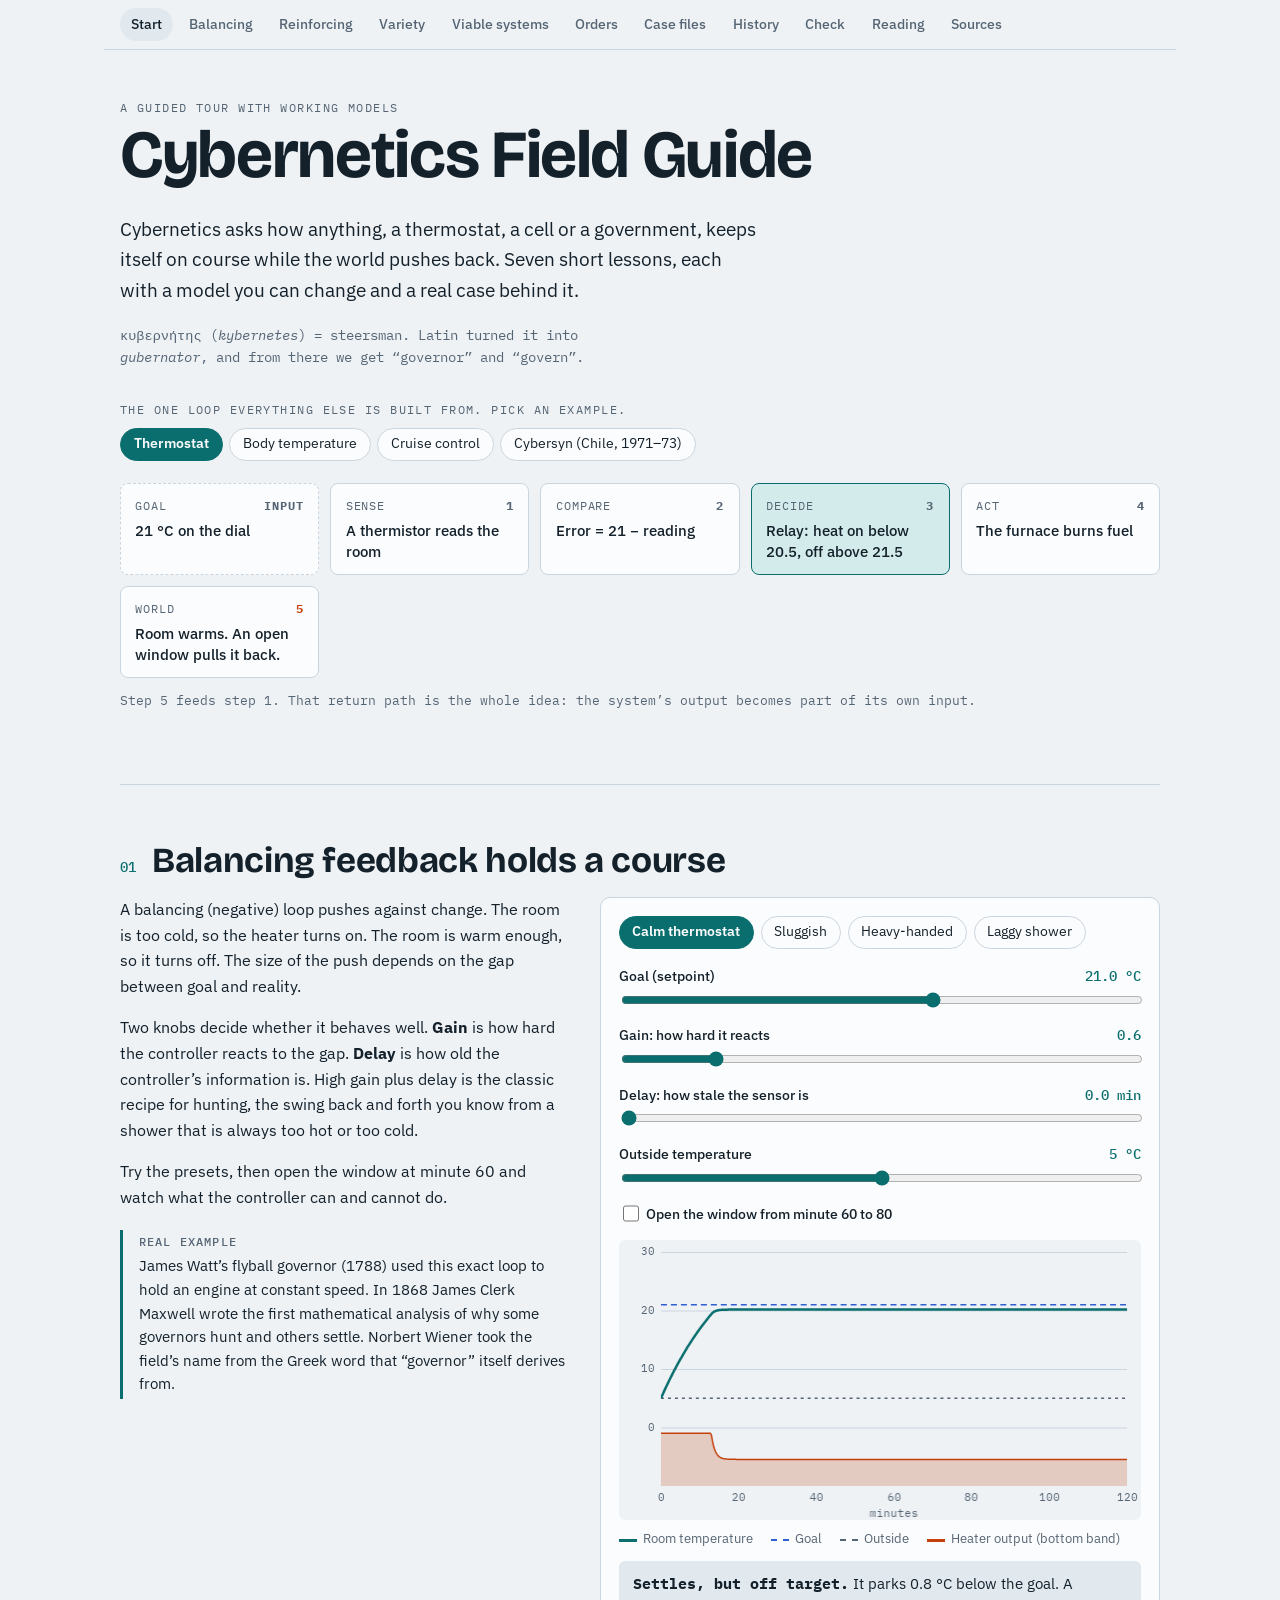
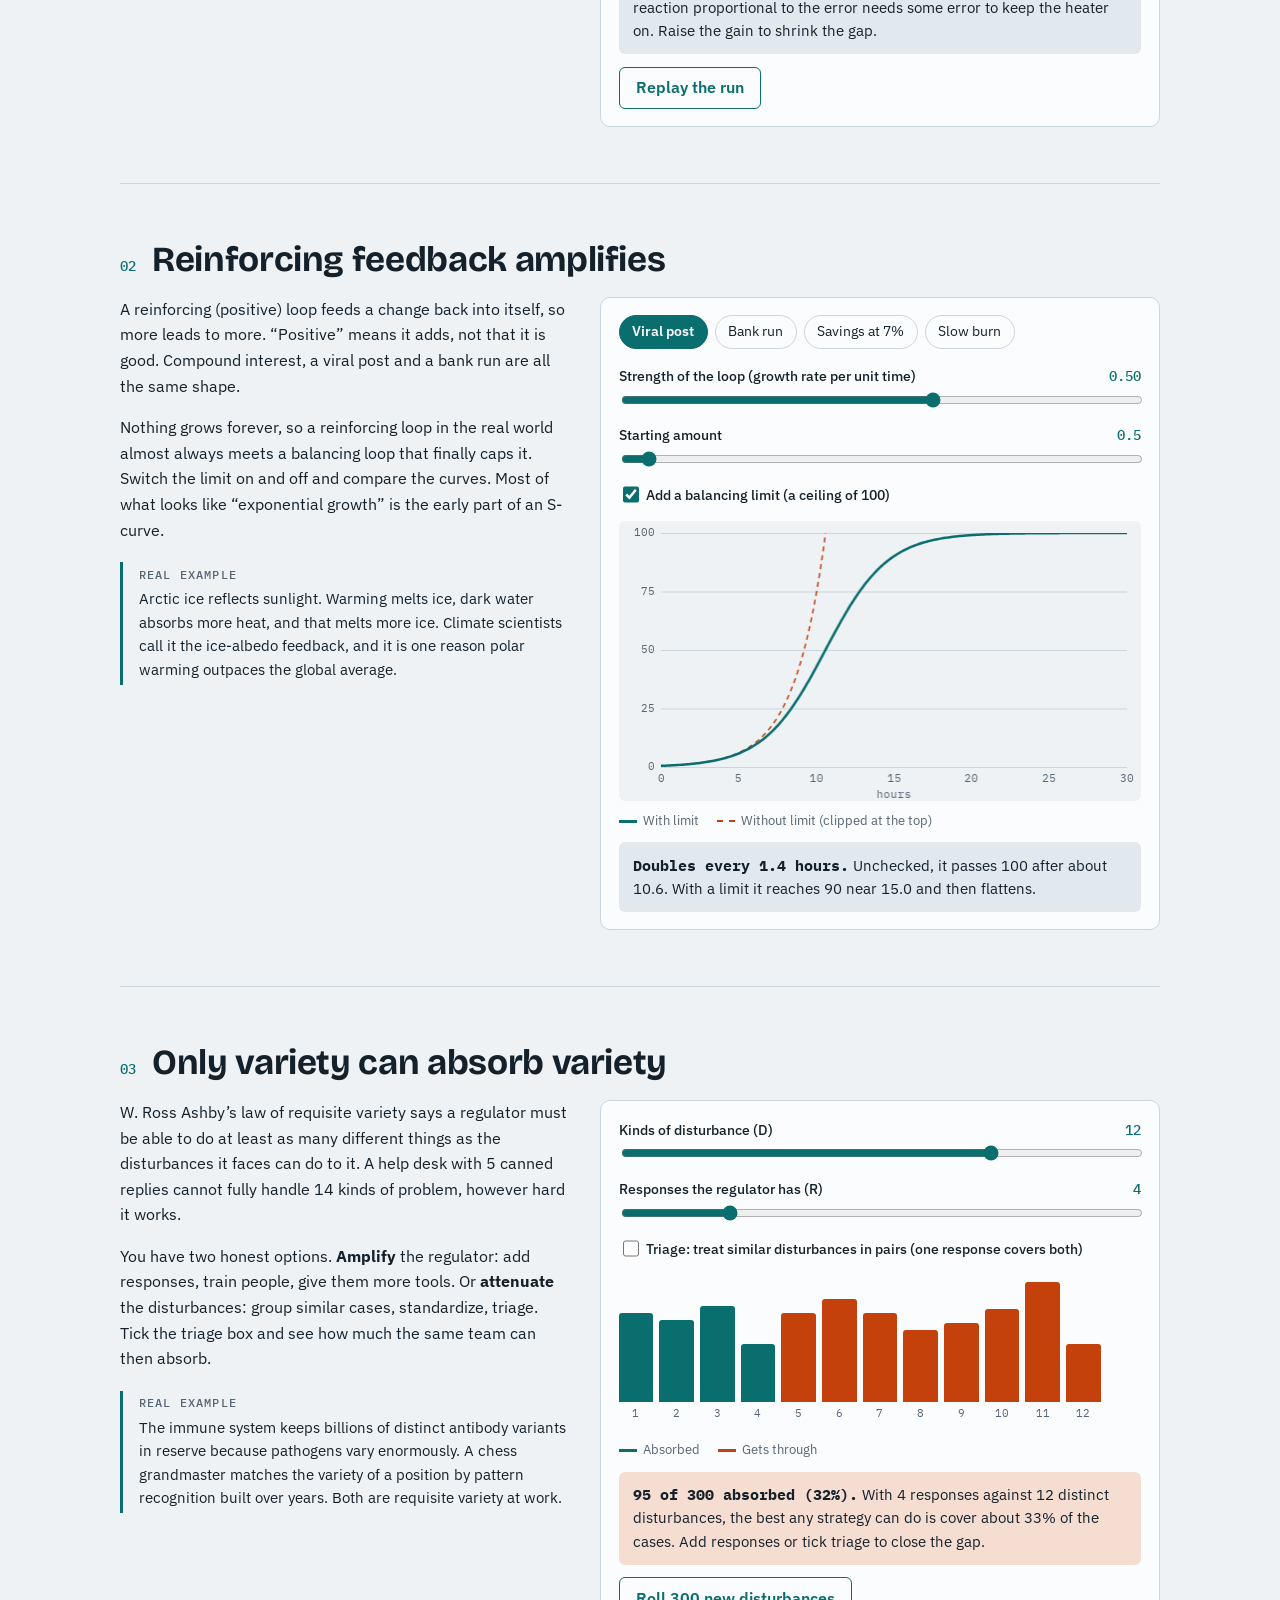
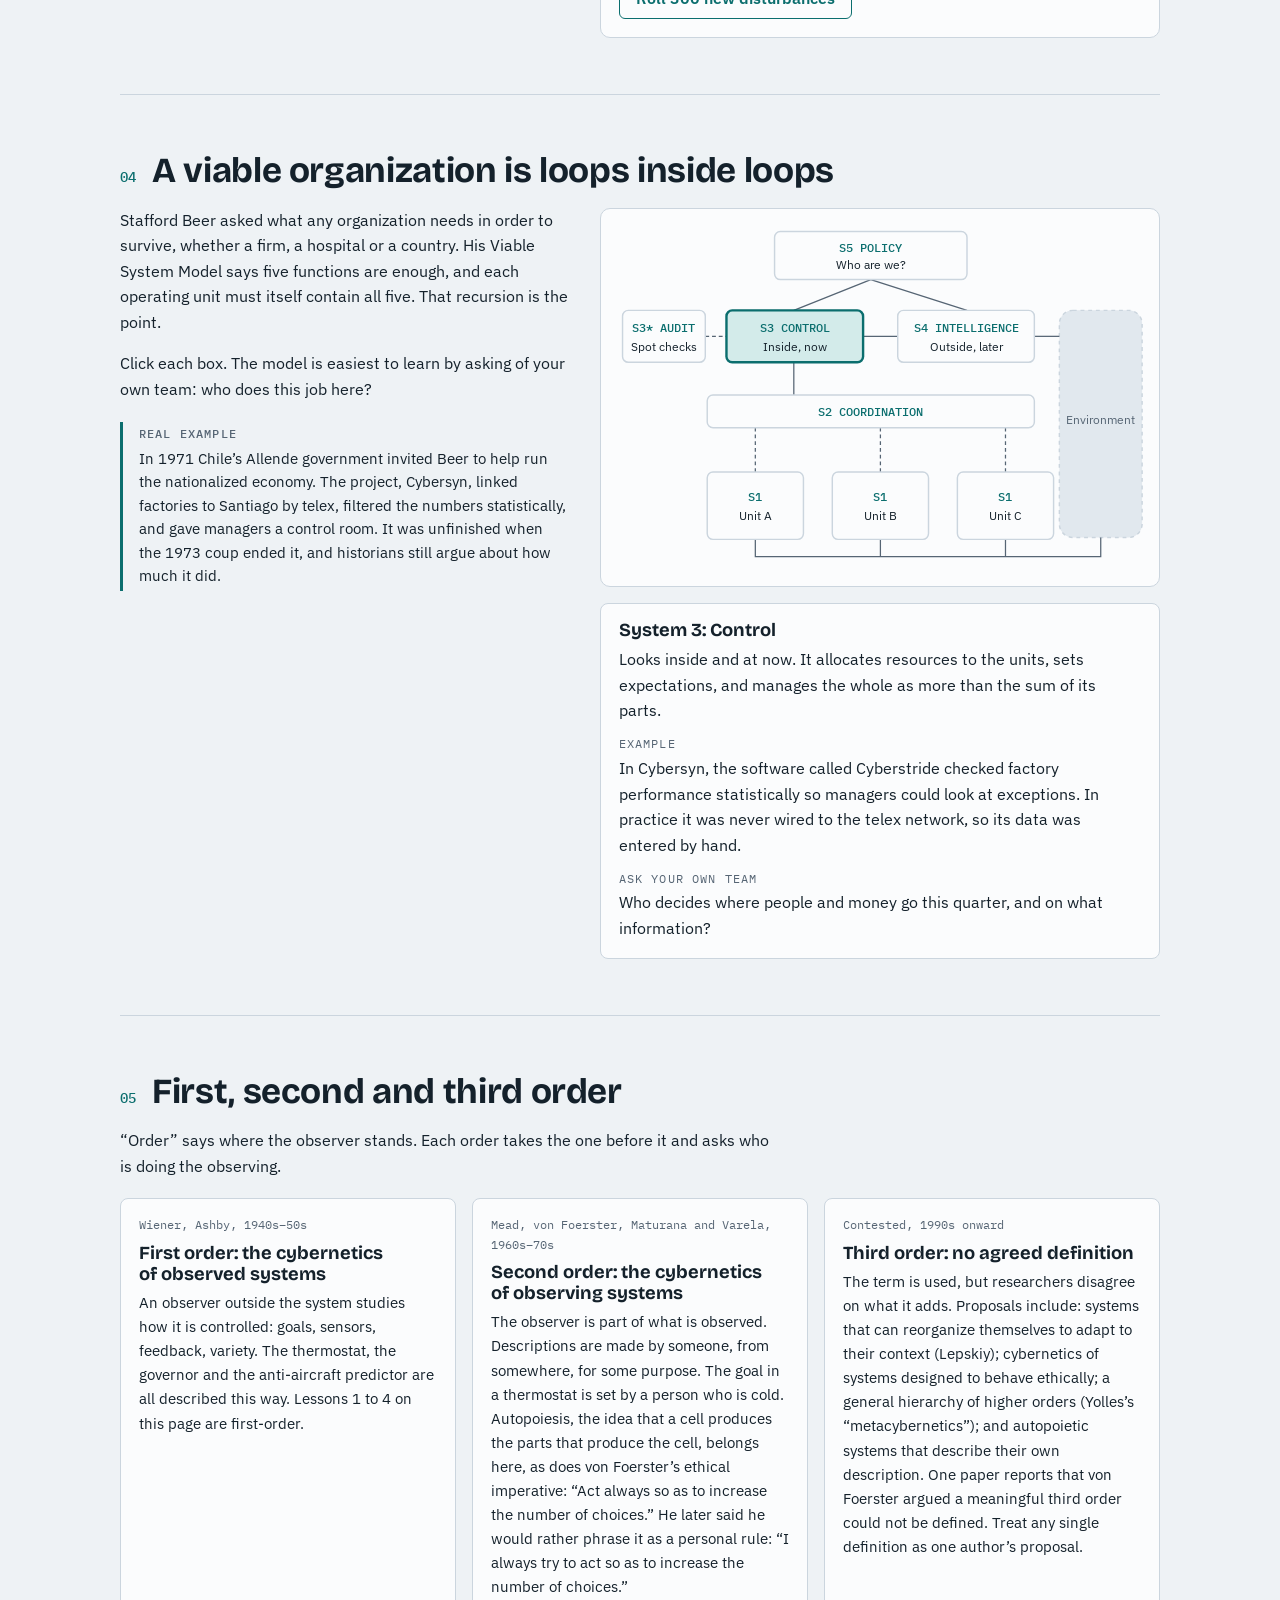
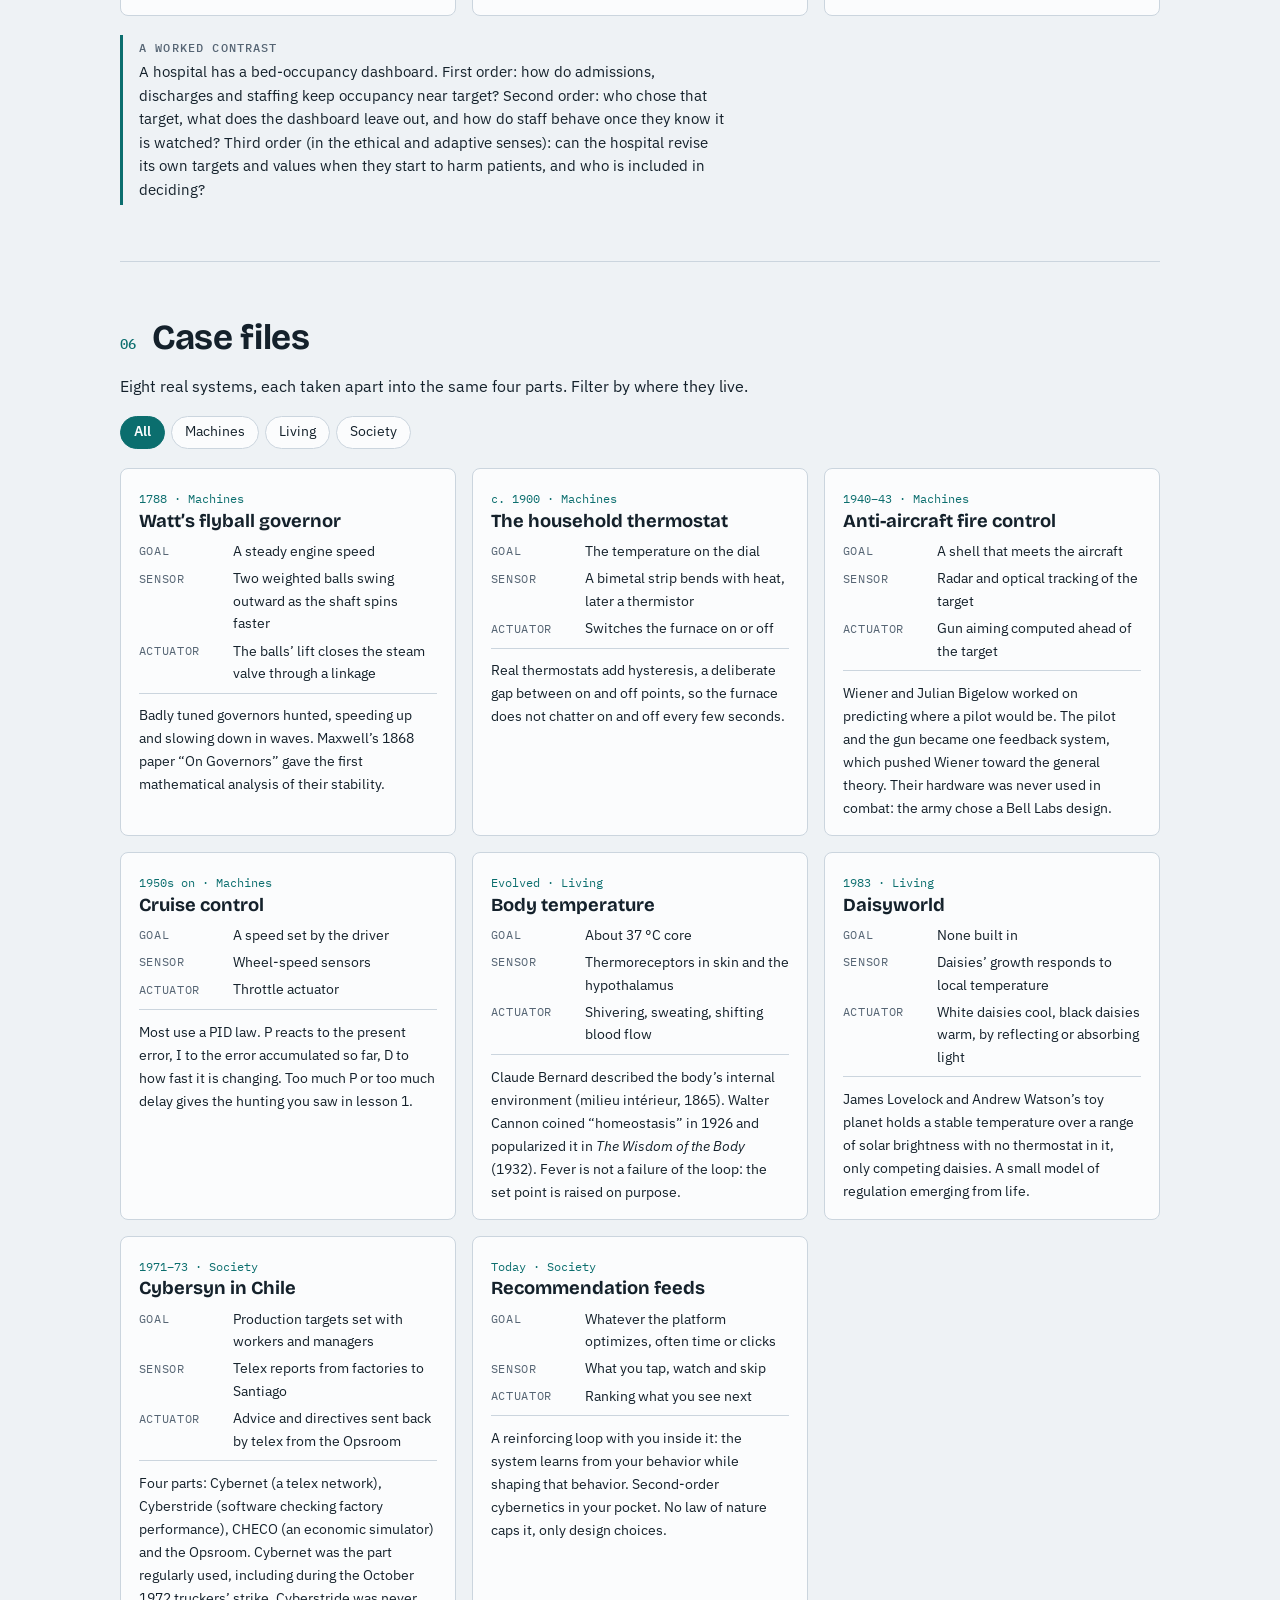
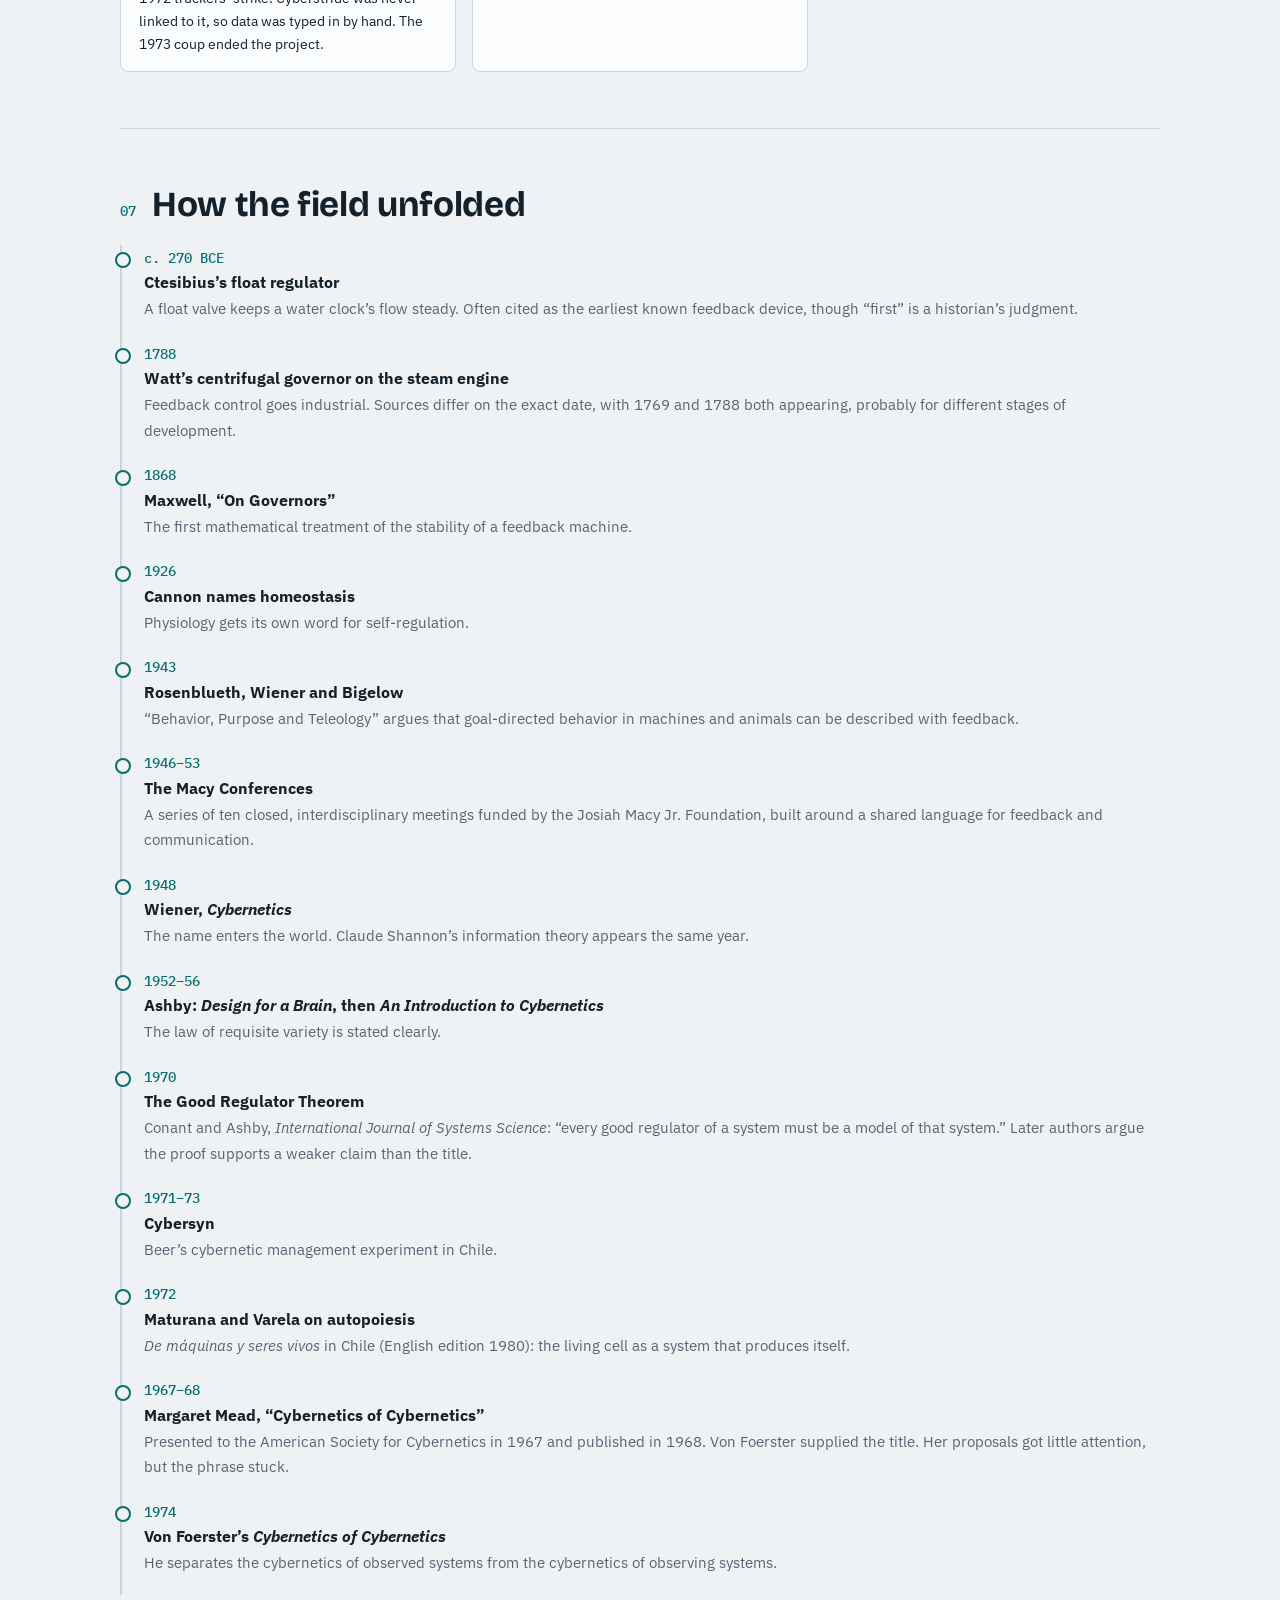
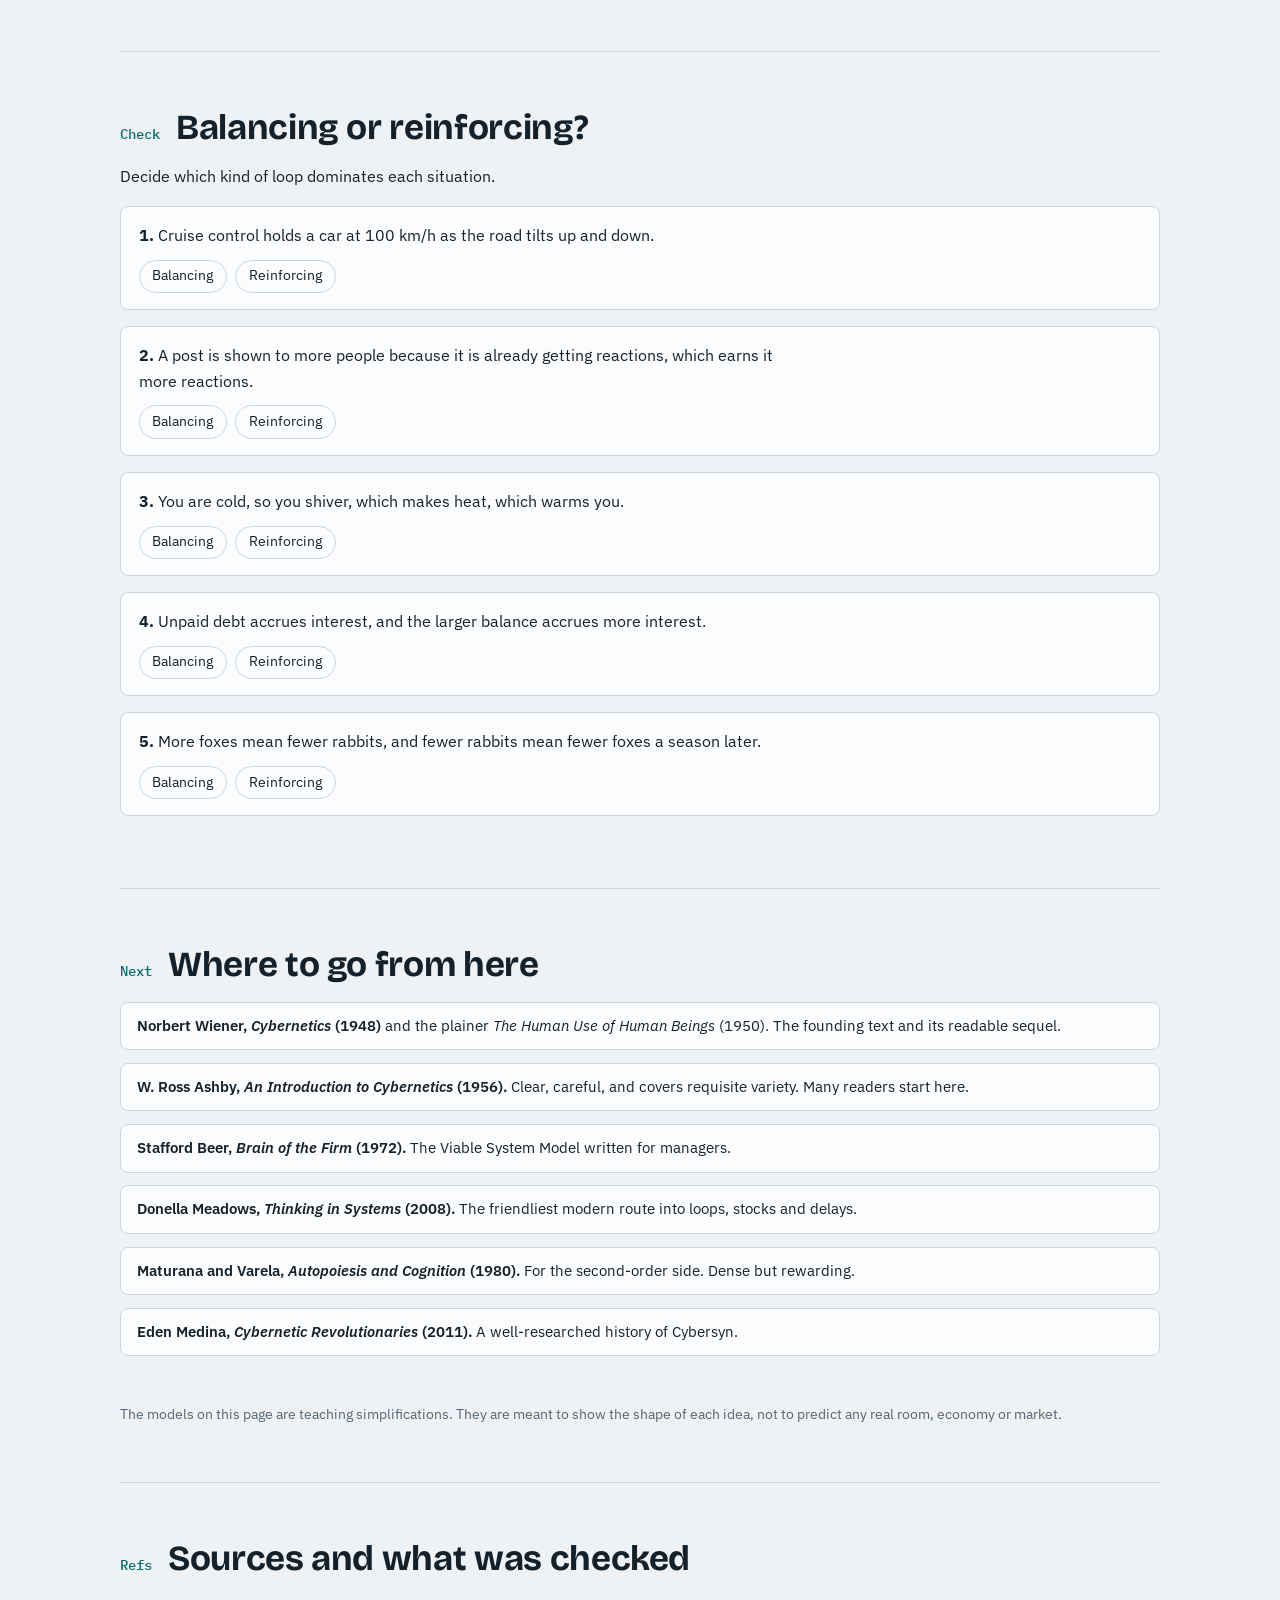
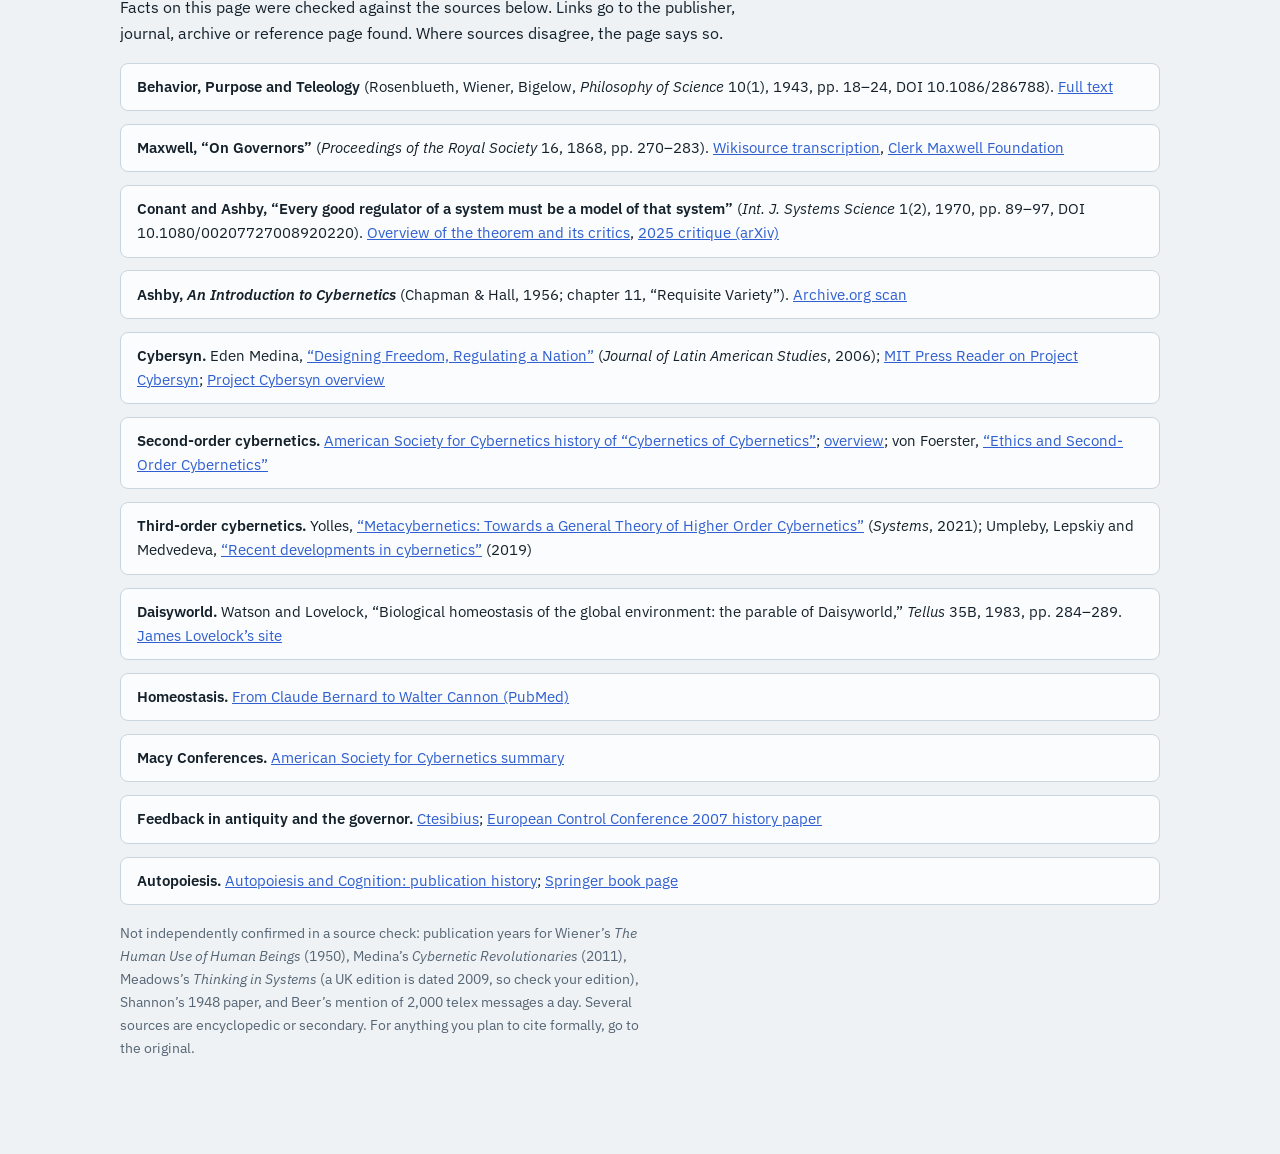
==== commit 33503f67: "Verify claims against sources; add orders of cybernetics and sources Co-Authored-By: Claude Sonnet 5" ====
--- a/index.html
+++ b/index.html
@@ -186,7 +186,7 @@
       <p>A balancing (negative) loop pushes against change. The room is too cold, so the heater turns on. The room is warm enough, so it turns off. The size of the push depends on the gap between goal and reality.</p>
       <p>Two knobs decide whether it behaves well. <b>Gain</b> is how hard the controller reacts to the gap. <b>Delay</b> is how old the controller’s information is. High gain plus delay is the classic recipe for hunting, the swing back and forth you know from a shower that is always too hot or too cold.</p>
       <p>Try the presets, then open the window at minute 60 and watch what the controller can and cannot do.</p>
-      <div class="ex"><b>Real example</b><p>James Watt’s flyball governor (1788) used this exact loop to hold an engine at constant speed. In 1868 James Clerk Maxwell wrote the first mathematical analysis of why some governors hunt and others settle. Norbert Wiener later named the field after the word “governor”.</p></div>
+      <div class="ex"><b>Real example</b><p>James Watt’s flyball governor (1788) used this exact loop to hold an engine at constant speed. In 1868 James Clerk Maxwell wrote the first mathematical analysis of why some governors hunt and others settle. Norbert Wiener took the field’s name from the Greek word that “governor” itself derives from.</p></div>
     </div>
     <div class="lab">
       <div class="chips" id="p1" style="margin-bottom:1rem"></div>
@@ -290,13 +290,14 @@
 
 <!-- 5 -->
 <section id="observer">
-  <div class="head"><span class="no">05</span><h2>Then the observer joins the system</h2></div>
-  <p>The first wave of cybernetics studied systems from outside, like an engineer with a clipboard. From the 1970s, second-order cybernetics turned the lens around: whoever describes a system is part of what is being described. Three ideas carry most of it.</p>
+  <div class="head"><span class="no">05</span><h2>First, second and third order</h2></div>
+  <p>“Order” says where the observer stands. Each order takes the one before it and asks who is doing the observing.</p>
   <div class="cards">
-    <div class="card"><span class="by">Maturana and Varela, 1972</span><h3>Autopoiesis</h3><p>A living cell makes the very parts that make the cell. Its organization is a loop that produces itself. Their question was what separates a living system from a machine that merely does things.</p></div>
-    <div class="card"><span class="by">Heinz von Foerster, 1974</span><h3>Cybernetics of cybernetics</h3><p>A thermostat’s goal is set by someone. Look closer and the person adjusting it is inside a loop too (they feel cold, they adjust). There is no view from nowhere, so describe your own position as part of the model.</p></div>
-    <div class="card"><span class="by">Heinz von Foerster</span><h3>The ethical imperative</h3><p>“Act always so as to increase the number of choices.” A rule for anyone steering systems that contain people: keep options open instead of squeezing the variety out of others.</p></div>
+    <div class="card"><span class="by">Wiener, Ashby, 1940s–50s</span><h3>First order: the cybernetics of observed systems</h3><p>An observer outside the system studies how it is controlled: goals, sensors, feedback, variety. The thermostat, the governor and the anti-aircraft predictor are all described this way. Lessons 1 to 4 on this page are first-order.</p></div>
+    <div class="card"><span class="by">Mead, von Foerster, Maturana and Varela, 1960s–70s</span><h3>Second order: the cybernetics of observing systems</h3><p>The observer is part of what is observed. Descriptions are made by someone, from somewhere, for some purpose. The goal in a thermostat is set by a person who is cold. Autopoiesis, the idea that a cell produces the parts that produce the cell, belongs here, as does von Foerster’s ethical imperative: “Act always so as to increase the number of choices.” He later said he would rather phrase it as a personal rule: “I always try to act so as to increase the number of choices.”</p></div>
+    <div class="card"><span class="by">Contested, 1990s onward</span><h3>Third order: no agreed definition</h3><p>The term is used, but researchers disagree on what it adds. Proposals include: systems that can reorganize themselves to adapt to their context (Lepskiy); cybernetics of systems designed to behave ethically; a general hierarchy of higher orders (Yolles’s “metacybernetics”); and autopoietic systems that describe their own description. One paper reports that von Foerster argued a meaningful third order could not be defined. Treat any single definition as one author’s proposal.</p></div>
   </div>
+  <div class="ex"><b>A worked contrast</b><p>A hospital has a bed-occupancy dashboard. First order: how do admissions, discharges and staffing keep occupancy near target? Second order: who chose that target, what does the dashboard leave out, and how do staff behave once they know it is watched? Third order (in the ethical and adaptive senses): can the hospital revise its own targets and values when they start to harm patients, and who is included in deciding?</p></div>
 </section>
 
 <!-- 6 -->
@@ -333,6 +334,28 @@
   <footer>The models on this page are teaching simplifications. They are meant to show the shape of each idea, not to predict any real room, economy or market.</footer>
 </section>
 
+<section id="sources">
+  <div class="head"><span class="no">Refs</span><h2>Sources and what was checked</h2></div>
+  <p>Facts on this page were checked against the sources below. Links go to the publisher, journal, archive or reference page found. Where sources disagree, the page says so.</p>
+  <ul class="read">
+    <li><b>Behavior, Purpose and Teleology</b> (Rosenblueth, Wiener, Bigelow, <i>Philosophy of Science</i> 10(1), 1943, pp. 18–24, DOI 10.1086/286788). <a href="https://home.csulb.edu/~cwallis/382/readings/482/wiener.behavior.purpose.teleology.1943.pdf">Full text</a></li>
+    <li><b>Maxwell, “On Governors”</b> (<i>Proceedings of the Royal Society</i> 16, 1868, pp. 270–283). <a href="https://en.wikisource.org/wiki/Page:On_Governors.pdf/1">Wikisource transcription</a>, <a href="https://ClerkMaxwellFoundation.org/Governors.pdf">Clerk Maxwell Foundation</a></li>
+    <li><b>Conant and Ashby, “Every good regulator of a system must be a model of that system”</b> (<i>Int. J. Systems Science</i> 1(2), 1970, pp. 89–97, DOI 10.1080/00207727008920220). <a href="https://en.wikipedia.org/wiki/Good_regulator_theorem">Overview of the theorem and its critics</a>, <a href="https://arxiv.org/pdf/2508.06326">2025 critique (arXiv)</a></li>
+    <li><b>Ashby, <i>An Introduction to Cybernetics</i></b> (Chapman &amp; Hall, 1956; chapter 11, “Requisite Variety”). <a href="https://www.archive.org/download/introductiontocy00ashb/introductiontocy00ashb_bw.pdf">Archive.org scan</a></li>
+    <li><b>Cybersyn.</b> Eden Medina, <a href="https://www.cambridge.org/core/services/aop-cambridge-core/content/view/4CF75E30D22554152A5EFDC9740E3440/S0022216X06001179a.pdf/designing_freedom_regulating_a_nation_socialist_cybernetics_in_allendes_chile.pdf">“Designing Freedom, Regulating a Nation”</a> (<i>Journal of Latin American Studies</i>, 2006); <a href="https://thereader.mitpress.mit.edu/project-cybersyn-chiles-radical-experiment-in-cybernetic-socialism">MIT Press Reader on Project Cybersyn</a>; <a href="https://en.wikipedia.org/wiki/Project_Cybersyn">Project Cybersyn overview</a></li>
+    <li><b>Second-order cybernetics.</b> <a href="https://www.asc-cybernetics.org/CofC/">American Society for Cybernetics history of “Cybernetics of Cybernetics”</a>; <a href="https://en.wikipedia.org/wiki/Second-order_cybernetics">overview</a>; von Foerster, <a href="https://pangaro.com/hciiseminar2019/Heinz_von_Foerster-Ethics_and_Second-order_Cybernetics.pdf">“Ethics and Second-Order Cybernetics”</a></li>
+    <li><b>Third-order cybernetics.</b> Yolles, <a href="https://www.mdpi.com/2079-8954/9/2/34">“Metacybernetics: Towards a General Theory of Higher Order Cybernetics”</a> (<i>Systems</i>, 2021); Umpleby, Lepskiy and Medvedeva, <a href="https://cpb-us-e1.wpmucdn.com/blogs.gwu.edu/dist/d/257/files/2016/11/2018-Umpleby-Lepskiy-Medvedeva-2f7teld.pdf">“Recent developments in cybernetics”</a> (2019)</li>
+    <li><b>Daisyworld.</b> Watson and Lovelock, “Biological homeostasis of the global environment: the parable of Daisyworld,” <i>Tellus</i> 35B, 1983, pp. 284–289. <a href="https://www.jameslovelock.org/biological-homeostasis-of-the-global-environment-the-parable-of-daisyworld/">James Lovelock’s site</a></li>
+    <li><b>Homeostasis.</b> <a href="https://pubmed.ncbi.nlm.nih.gov/18634840/">From Claude Bernard to Walter Cannon (PubMed)</a></li>
+    <li><b>Macy Conferences.</b> <a href="https://asc-cybernetics.org/foundations/history/MacySummary.htm">American Society for Cybernetics summary</a></li>
+    <li><b>Feedback in antiquity and the governor.</b> <a href="https://historyofinformation.com/detail.php?entryid=2306">Ctesibius</a>; <a href="https://www3.nd.edu/~pantsakl/Publications/370-ECC07.pdf">European Control Conference 2007 history paper</a></li>
+    <li><b>Autopoiesis.</b> <a href="https://en.wikipedia.org/wiki/Autopoiesis_and_Cognition:_The_Realization_of_the_Living">Autopoiesis and Cognition: publication history</a>; <a href="https://link.springer.com/book/10.1007/978-94-009-8947-4">Springer book page</a></li>
+  </ul>
+  <p style="margin-top:1rem;font-size:.9rem;color:var(--muted)">Not independently confirmed in a source check: publication years for Wiener’s <i>The Human Use of Human Beings</i> (1950), Medina’s <i>Cybernetic Revolutionaries</i> (2011), Meadows’s <i>Thinking in Systems</i> (a UK edition is dated 2009, so check your edition), Shannon’s 1948 paper, and Beer’s mention of 2,000 telex messages a day. Several sources are encyclopedic or secondary. For anything you plan to cite formally, go to the original.</p>
+</section>
+
+
+
 </div>
 
 <script>
@@ -344,7 +367,7 @@
 function fmt(x,d){return Number(x).toFixed(d==null?1:d)}
 
 /* ---------- nav ---------- */
-var sections=[["top","Start"],["balance","Balancing"],["reinforce","Reinforcing"],["variety","Variety"],["viable","Viable systems"],["observer","The observer"],["cases","Case files"],["history","History"],["quiz","Check"],["read","Reading"]];
+var sections=[["top","Start"],["balance","Balancing"],["reinforce","Reinforcing"],["variety","Variety"],["viable","Viable systems"],["observer","Orders"],["cases","Case files"],["history","History"],["quiz","Check"],["read","Reading"],["sources","Sources"]];
 var navrow=$("navrow");
 sections.forEach(function(s){
   var a=document.createElement("a");a.href="#"+s[0];a.textContent=s[1];a.dataset.t=s[0];
@@ -363,7 +386,7 @@
   thermostat:{n:"Thermostat",goal:"21 °C on the dial",sense:"A thermistor reads the room",compare:"Error = 21 − reading",decide:"Relay: heat on below 20.5, off above 21.5",act:"The furnace burns fuel",world:"Room warms. An open window pulls it back."},
   body:{n:"Body temperature",goal:"About 37 °C, set by the hypothalamus",sense:"Thermoreceptors in skin and brain",compare:"Hypothalamus compares reading to set point",decide:"Brain chooses: shiver, sweat or narrow vessels",act:"Muscles, sweat glands, blood vessels",world:"Core temperature shifts. Wind or infection disturbs it."},
   cruise:{n:"Cruise control",goal:"100 km/h chosen by the driver",sense:"Wheel-speed sensors",compare:"Speed error, many times a second",decide:"PID law sets the throttle",act:"Throttle actuator",world:"Car speeds up. A hill disturbs it."},
-  cybersyn:{n:"Cybersyn (Chile, 1971–73)",goal:"Production targets for each factory",sense:"Daily telex reports of output and stock",compare:"Statistical filter flags numbers outside the expected band",decide:"Managers and the control room choose an intervention",act:"Advice, resources and directives to factories",world:"The economy responds. Strikes and shortages disturb it."}
+  cybersyn:{n:"Cybersyn (Chile, 1971–73)",goal:"Production targets for each factory",sense:"Telex reports from factories on output and stock",compare:"Statistical filter flags numbers outside the expected band",decide:"Managers and the control room choose an intervention",act:"Advice, resources and directives to factories",world:"The economy responds. Strikes and shortages disturb it."}
 };
 var ROLES=[["goal","Goal","input"],["sense","Sense","1"],["compare","Compare","2"],["decide","Decide","3"],["act","Act","4"],["world","World","5"]];
 var exKey="thermostat",stationEls=[];
@@ -571,7 +594,7 @@
 var VSM={
   s1:{t:"System 1: Operations",role:"The parts that do the actual work: a factory line, a ward, a shop, a squad. Each one is a viable system in its own right, with its own five functions.",ex:"In Cybersyn, each state-run factory was a System 1 unit, reporting its own numbers.",ask:"Which units create value for the outside world, and can each one run itself day to day?"},
   s2:{t:"System 2: Coordination",role:"Keeps the operating units from oscillating against each other. It damps conflict through shared schedules, standards and protocols, and asks nobody to be in charge.",ex:"Timetables, shared calendars, common data formats and the rules of the road are all System 2.",ask:"What stops two teams from colliding without anyone having to escalate?"},
-  s3:{t:"System 3: Control",role:"Looks inside and at now. It allocates resources to the units, sets expectations, and manages the whole as more than the sum of its parts.",ex:"In Cybersyn, the statistical filter (called Cyberstride) flagged factories whose numbers left their expected band, so managers looked only at the exceptions.",ask:"Who decides where people and money go this quarter, and on what information?"},
+  s3:{t:"System 3: Control",role:"Looks inside and at now. It allocates resources to the units, sets expectations, and manages the whole as more than the sum of its parts.",ex:"In Cybersyn, the software called Cyberstride checked factory performance statistically so managers could look at exceptions. In practice it was never wired to the telex network, so its data was entered by hand.",ask:"Who decides where people and money go this quarter, and on what information?"},
   s3s:{t:"System 3*: Audit",role:"A sporadic channel that goes around the normal reports to check what is really happening. It exists because units can only tell System 3 what they choose to tell it.",ex:"Surprise inspections, a manager walking the floor, financial audits and customer secret shoppers.",ask:"How would you find out if the dashboards were wrong?"},
   s4:{t:"System 4: Intelligence",role:"Looks outside and ahead. It models the environment, watches for threats and opportunities, and proposes change.",ex:"Cybersyn included CHECO, a simulation tool meant to test economic choices before making them.",ask:"Who is paid to think about next year’s world instead of this week’s output?"},
   s5:{t:"System 5: Policy",role:"Holds identity and purpose, and arbitrates between System 3 (stay efficient now) and System 4 (change for later). It is not the boss of everything. It is the balance point.",ex:"A board, a founding charter, a mission people refer to when two good goals conflict.",ask:"When today and tomorrow pull apart, who settles it, and by what principle?"}
@@ -589,13 +612,13 @@
 
 /* ---------- case files ---------- */
 var CASES=[
-  {tag:"Machines",yr:"1788",n:"Watt’s flyball governor",goal:"A steady engine speed",sense:"Two weighted balls swing outward as the shaft spins faster",act:"The balls’ lift closes the steam valve through a linkage",catch:"Badly tuned governors hunted, speeding up and slowing down in waves. Maxwell’s 1868 paper “On Governors” explained when and why."},
+  {tag:"Machines",yr:"1788",n:"Watt’s flyball governor",goal:"A steady engine speed",sense:"Two weighted balls swing outward as the shaft spins faster",act:"The balls’ lift closes the steam valve through a linkage",catch:"Badly tuned governors hunted, speeding up and slowing down in waves. Maxwell’s 1868 paper “On Governors” gave the first mathematical analysis of their stability."},
   {tag:"Machines",yr:"c. 1900",n:"The household thermostat",goal:"The temperature on the dial",sense:"A bimetal strip bends with heat, later a thermistor",act:"Switches the furnace on or off",catch:"Real thermostats add hysteresis, a deliberate gap between on and off points, so the furnace does not chatter on and off every few seconds."},
-  {tag:"Machines",yr:"1940–43",n:"Anti-aircraft fire control",goal:"A shell that meets the aircraft",sense:"Radar and optical tracking of the target",act:"Gun aiming computed ahead of the target",catch:"Wiener and Julian Bigelow worked on predicting where a pilot would be. The pilot and the gun became one feedback system, which pushed Wiener toward the general theory."},
+  {tag:"Machines",yr:"1940–43",n:"Anti-aircraft fire control",goal:"A shell that meets the aircraft",sense:"Radar and optical tracking of the target",act:"Gun aiming computed ahead of the target",catch:"Wiener and Julian Bigelow worked on predicting where a pilot would be. The pilot and the gun became one feedback system, which pushed Wiener toward the general theory. Their hardware was never used in combat: the army chose a Bell Labs design."},
   {tag:"Machines",yr:"1950s on",n:"Cruise control",goal:"A speed set by the driver",sense:"Wheel-speed sensors",act:"Throttle actuator",catch:"Most use a PID law. P reacts to the present error, I to the error accumulated so far, D to how fast it is changing. Too much P or too much delay gives the hunting you saw in lesson 1."},
-  {tag:"Living",yr:"Evolved",n:"Body temperature",goal:"About 37 °C core",sense:"Thermoreceptors in skin and the hypothalamus",act:"Shivering, sweating, shifting blood flow",catch:"Claude Bernard called the stable inner environment the condition of a free life. Walter Cannon coined “homeostasis” in 1926. Fever is not failure: the set point is raised on purpose."},
+  {tag:"Living",yr:"Evolved",n:"Body temperature",goal:"About 37 °C core",sense:"Thermoreceptors in skin and the hypothalamus",act:"Shivering, sweating, shifting blood flow",catch:"Claude Bernard described the body’s internal environment (milieu intérieur, 1865). Walter Cannon coined “homeostasis” in 1926 and popularized it in <i>The Wisdom of the Body</i> (1932). Fever is not a failure of the loop: the set point is raised on purpose."},
   {tag:"Living",yr:"1983",n:"Daisyworld",goal:"None built in",sense:"Daisies’ growth responds to local temperature",act:"White daisies cool, black daisies warm, by reflecting or absorbing light",catch:"James Lovelock and Andrew Watson’s toy planet holds a stable temperature over a range of solar brightness with no thermostat in it, only competing daisies. A small model of regulation emerging from life."},
-  {tag:"Society",yr:"1971–73",n:"Cybersyn in Chile",goal:"Production targets set with workers and managers",sense:"Telex reports from factories to Santiago",act:"A control room and a statistical alert system for managers",catch:"Beer insisted on managing by exception and on worker participation. Historians disagree about how much it actually changed decisions, and the 1973 coup ended it."},
+  {tag:"Society",yr:"1971–73",n:"Cybersyn in Chile",goal:"Production targets set with workers and managers",sense:"Telex reports from factories to Santiago",act:"Advice and directives sent back by telex from the Opsroom",catch:"Four parts: Cybernet (a telex network), Cyberstride (software checking factory performance), CHECO (an economic simulator) and the Opsroom. Cybernet was the part regularly used, including during the October 1972 truckers’ strike. Cyberstride was never linked to it, so data was typed in by hand. The 1973 coup ended the project."},
   {tag:"Society",yr:"Today",n:"Recommendation feeds",goal:"Whatever the platform optimizes, often time or clicks",sense:"What you tap, watch and skip",act:"Ranking what you see next",catch:"A reinforcing loop with you inside it: the system learns from your behavior while shaping that behavior. Second-order cybernetics in your pocket. No law of nature caps it, only design choices."}
 ];
 var caseTag="All";
@@ -614,18 +637,19 @@
 
 /* ---------- timeline ---------- */
 var TL=[
-  ["3rd century BCE","Ctesibius’s float regulator","Greek engineers use a float valve to keep a water clock’s flow steady. One of the earliest known feedback devices."],
-  ["1788","Watt’s centrifugal governor on the steam engine","Feedback control goes industrial."],
+  ["c. 270 BCE","Ctesibius’s float regulator","A float valve keeps a water clock’s flow steady. Often cited as the earliest known feedback device, though “first” is a historian’s judgment."],
+  ["1788","Watt’s centrifugal governor on the steam engine","Feedback control goes industrial. Sources differ on the exact date, with 1769 and 1788 both appearing, probably for different stages of development."],
   ["1868","Maxwell, “On Governors”","The first mathematical treatment of the stability of a feedback machine."],
   ["1926","Cannon names homeostasis","Physiology gets its own word for self-regulation."],
   ["1943","Rosenblueth, Wiener and Bigelow","“Behavior, Purpose and Teleology” argues that goal-directed behavior in machines and animals can be described with feedback."],
-  ["1946–53","The Macy Conferences","Mathematicians, biologists, anthropologists and psychologists meet repeatedly in New York to build a shared language."],
+  ["1946–53","The Macy Conferences","A series of ten closed, interdisciplinary meetings funded by the Josiah Macy Jr. Foundation, built around a shared language for feedback and communication."],
   ["1948","Wiener, <i>Cybernetics</i>","The name enters the world. Claude Shannon’s information theory appears the same year."],
   ["1952–56","Ashby: <i>Design for a Brain</i>, then <i>An Introduction to Cybernetics</i>","The law of requisite variety is stated clearly."],
-  ["1970","The Good Regulator Theorem","Conant and Ashby: every good regulator of a system must be a model of that system."],
+  ["1970","The Good Regulator Theorem","Conant and Ashby, <i>International Journal of Systems Science</i>: “every good regulator of a system must be a model of that system.” Later authors argue the proof supports a weaker claim than the title."],
   ["1971–73","Cybersyn","Beer’s cybernetic management experiment in Chile."],
-  ["1972","Maturana and Varela on autopoiesis","The living cell as a system that produces itself."],
-  ["1974","Von Foerster, “Cybernetics of Cybernetics”","The observer enters the model: second-order cybernetics."]
+  ["1972","Maturana and Varela on autopoiesis","<i>De máquinas y seres vivos</i> in Chile (English edition 1980): the living cell as a system that produces itself."],
+  ["1967–68","Margaret Mead, “Cybernetics of Cybernetics”","Presented to the American Society for Cybernetics in 1967 and published in 1968. Von Foerster supplied the title. Her proposals got little attention, but the phrase stuck."],
+  ["1974","Von Foerster’s <i>Cybernetics of Cybernetics</i>","He separates the cybernetics of observed systems from the cybernetics of observing systems."]
 ];
 (function(){var ol=$("tl");TL.forEach(function(t){var li=document.createElement("li");li.innerHTML='<span class="y">'+t[0]+'</span><b>'+t[1]+'</b><span>'+t[2]+'</span>';ol.appendChild(li)})})();
 
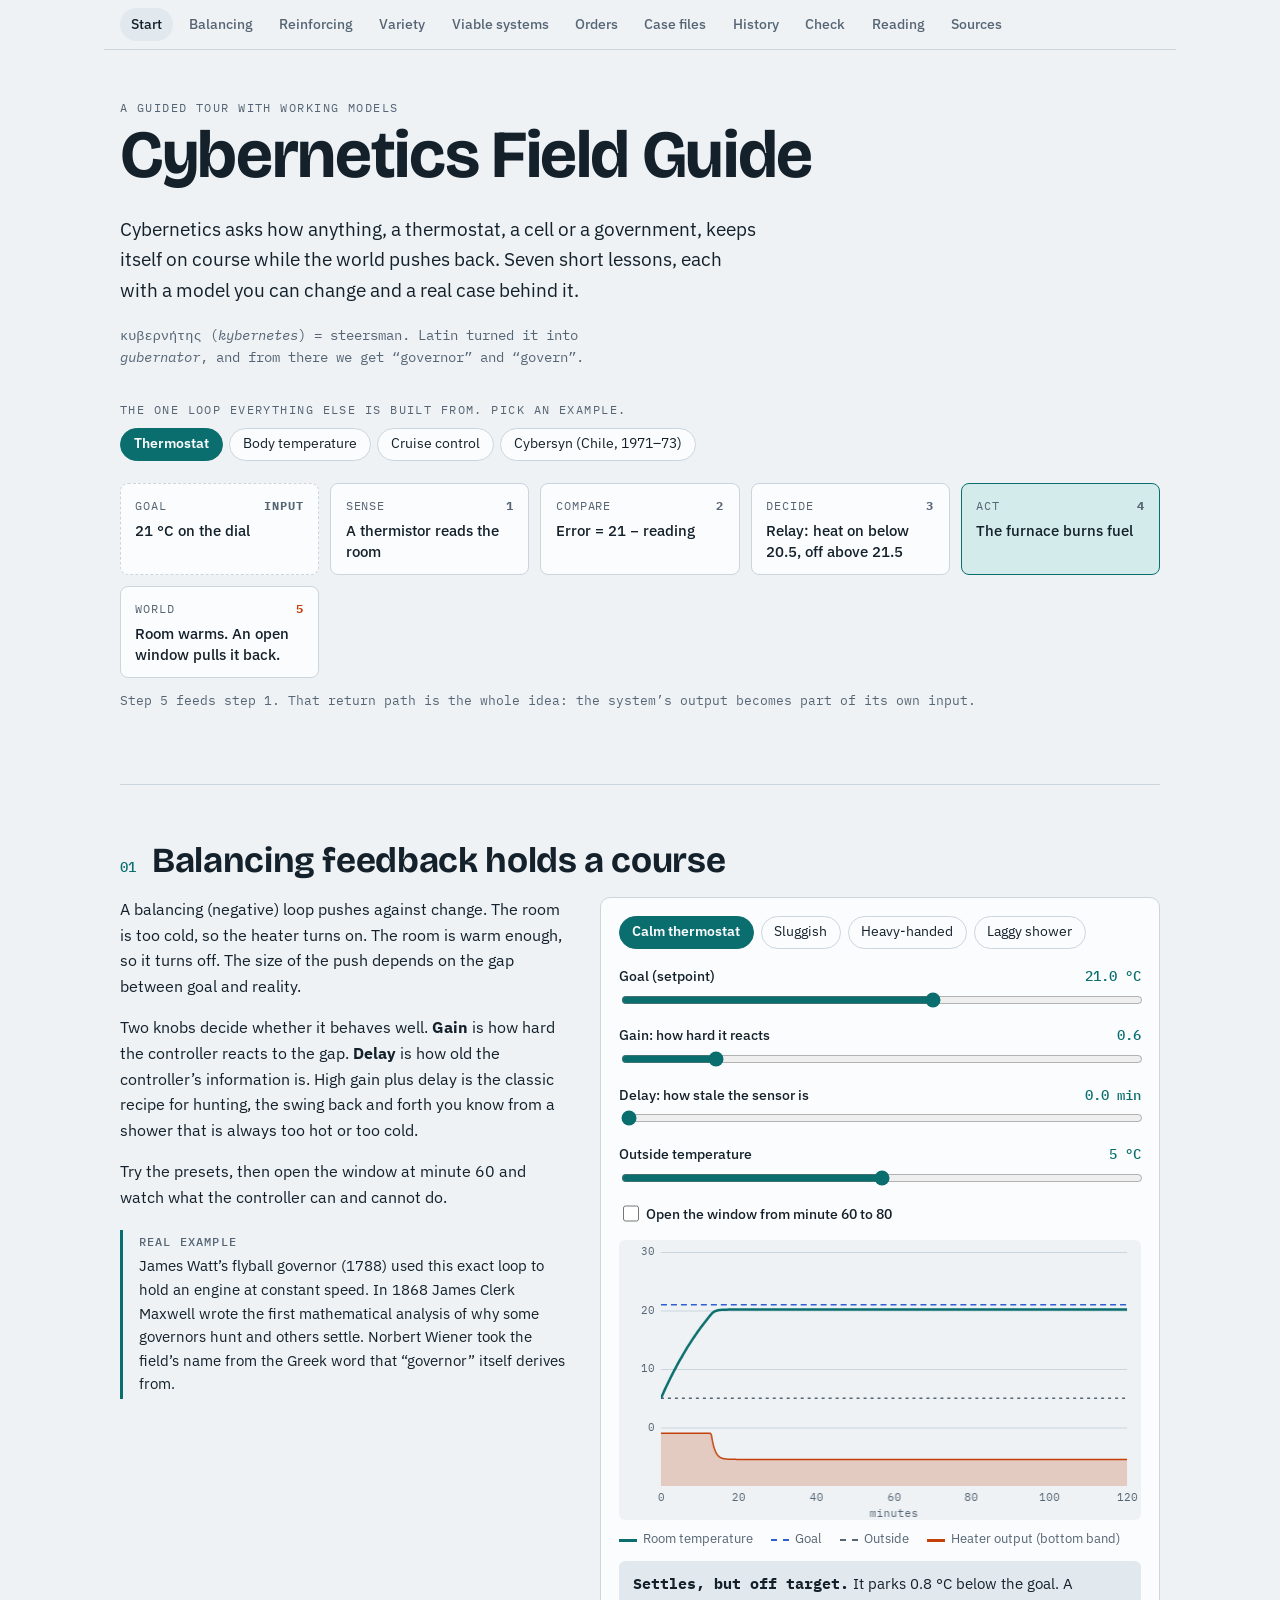
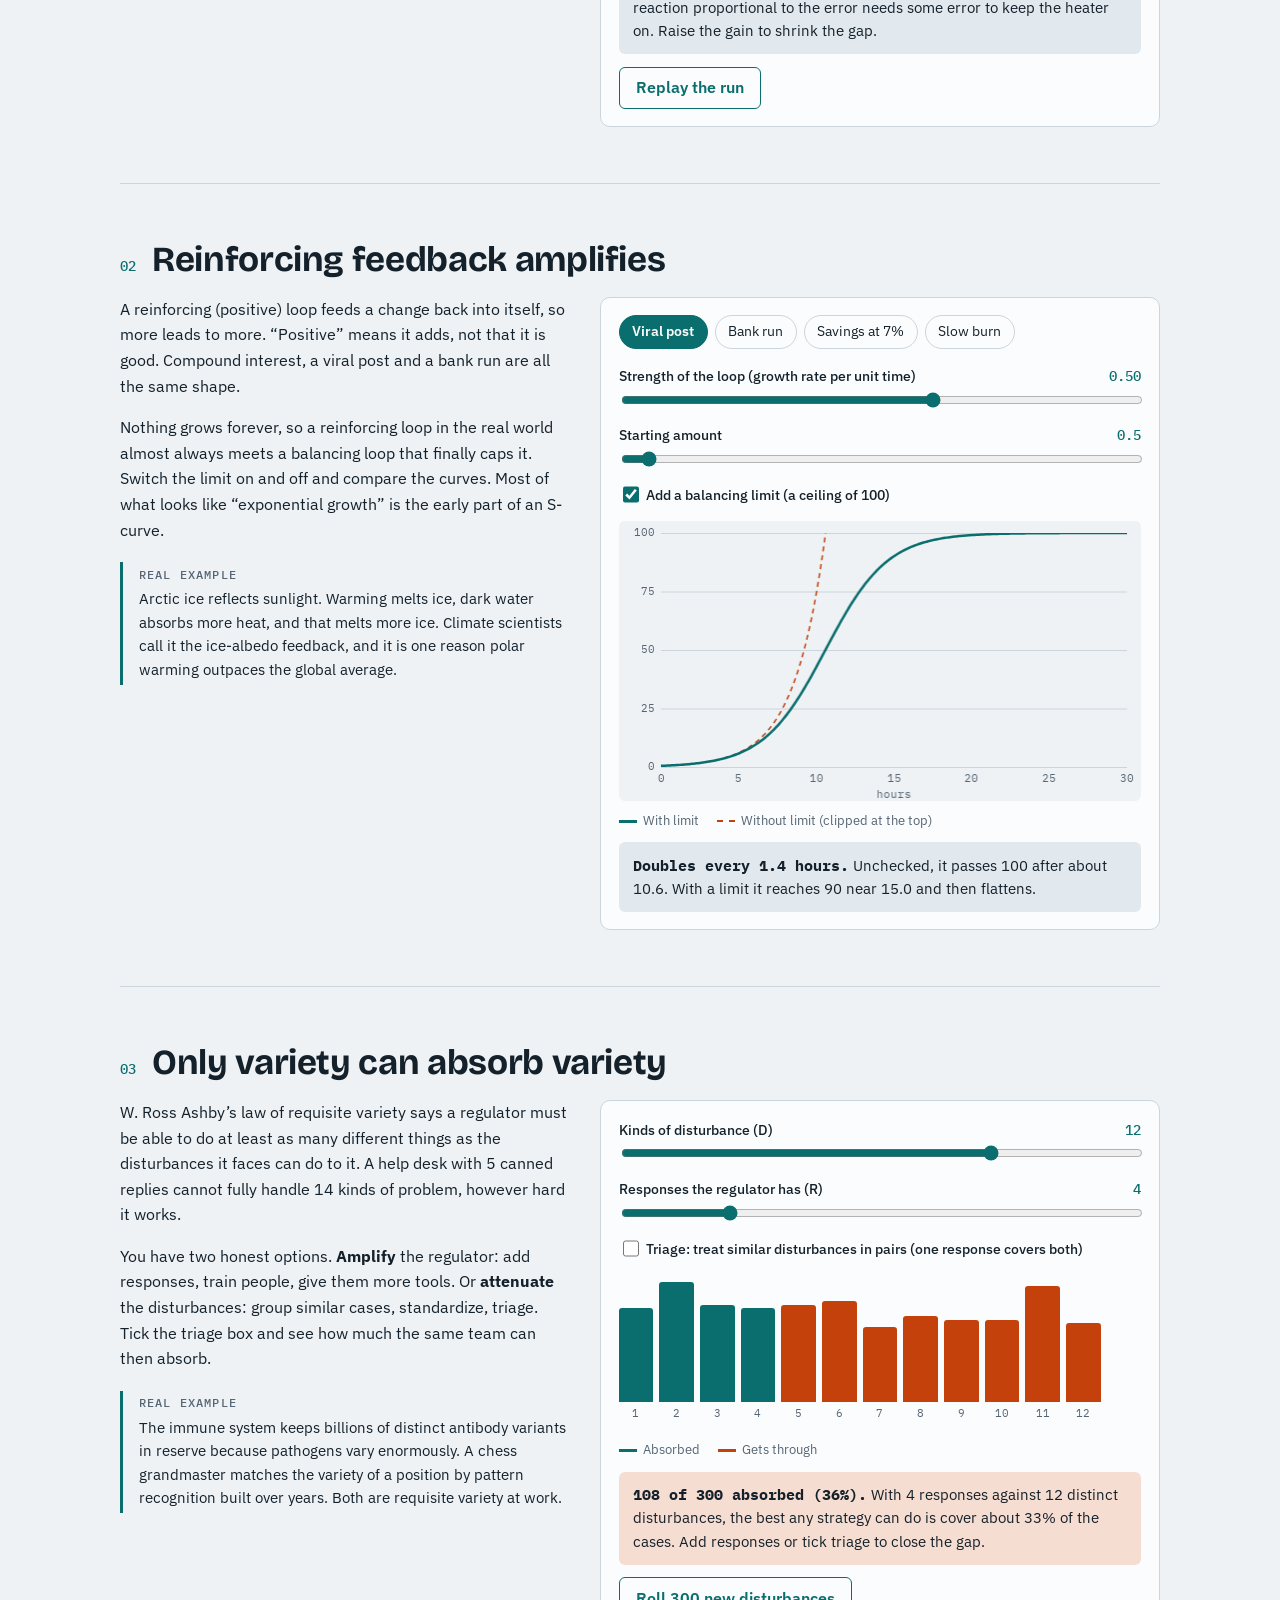
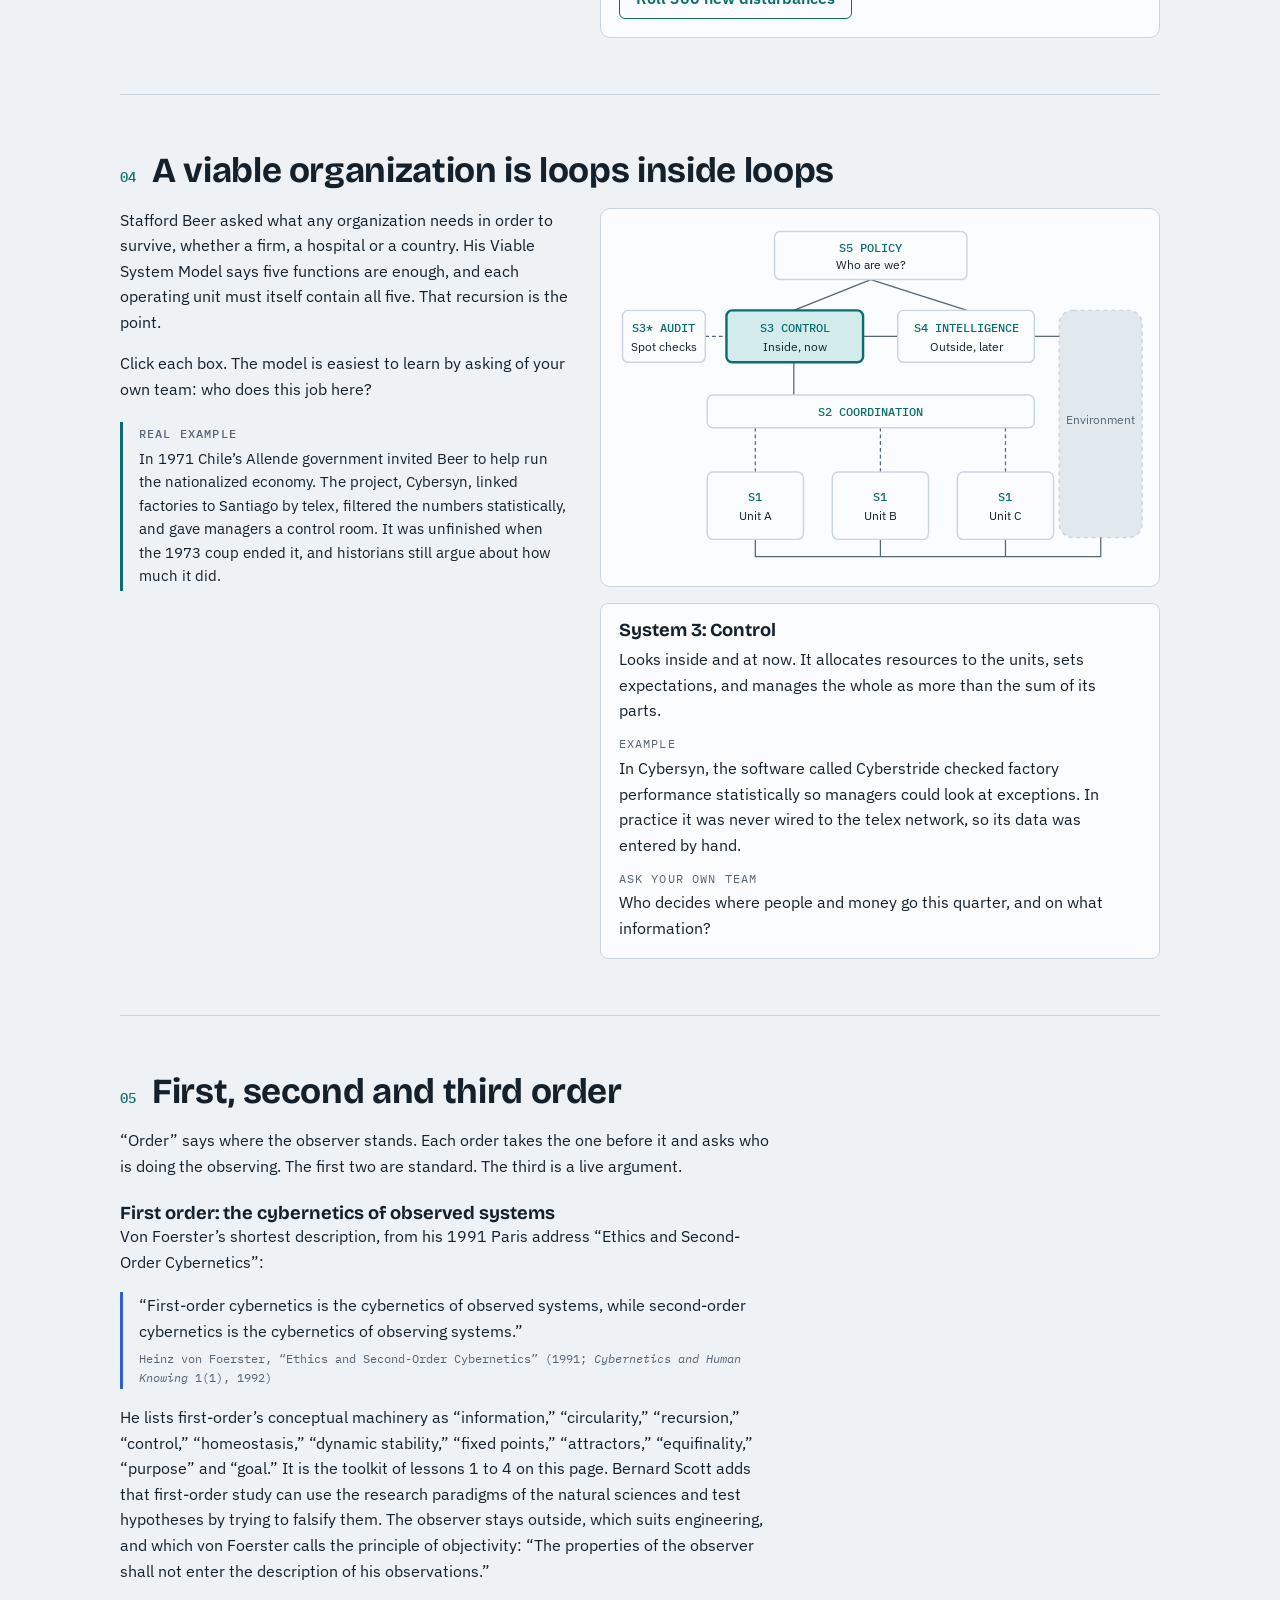
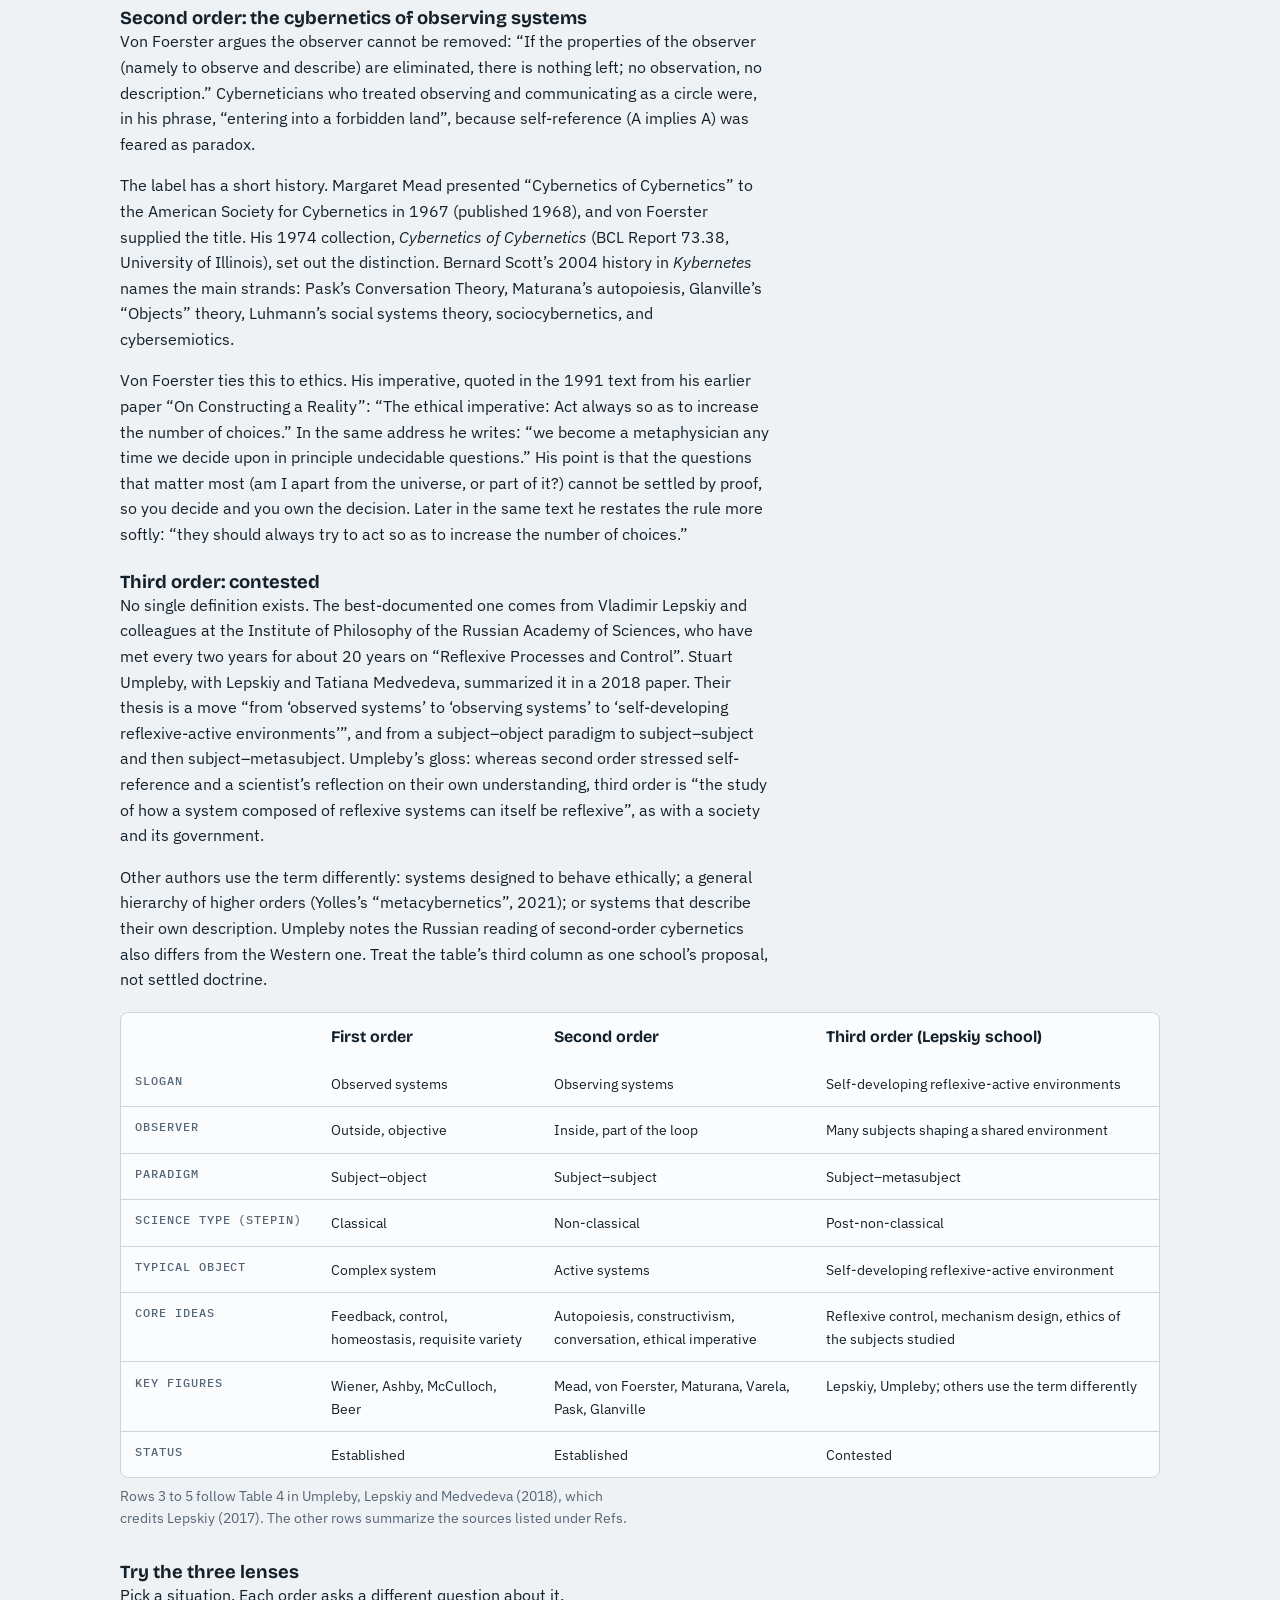
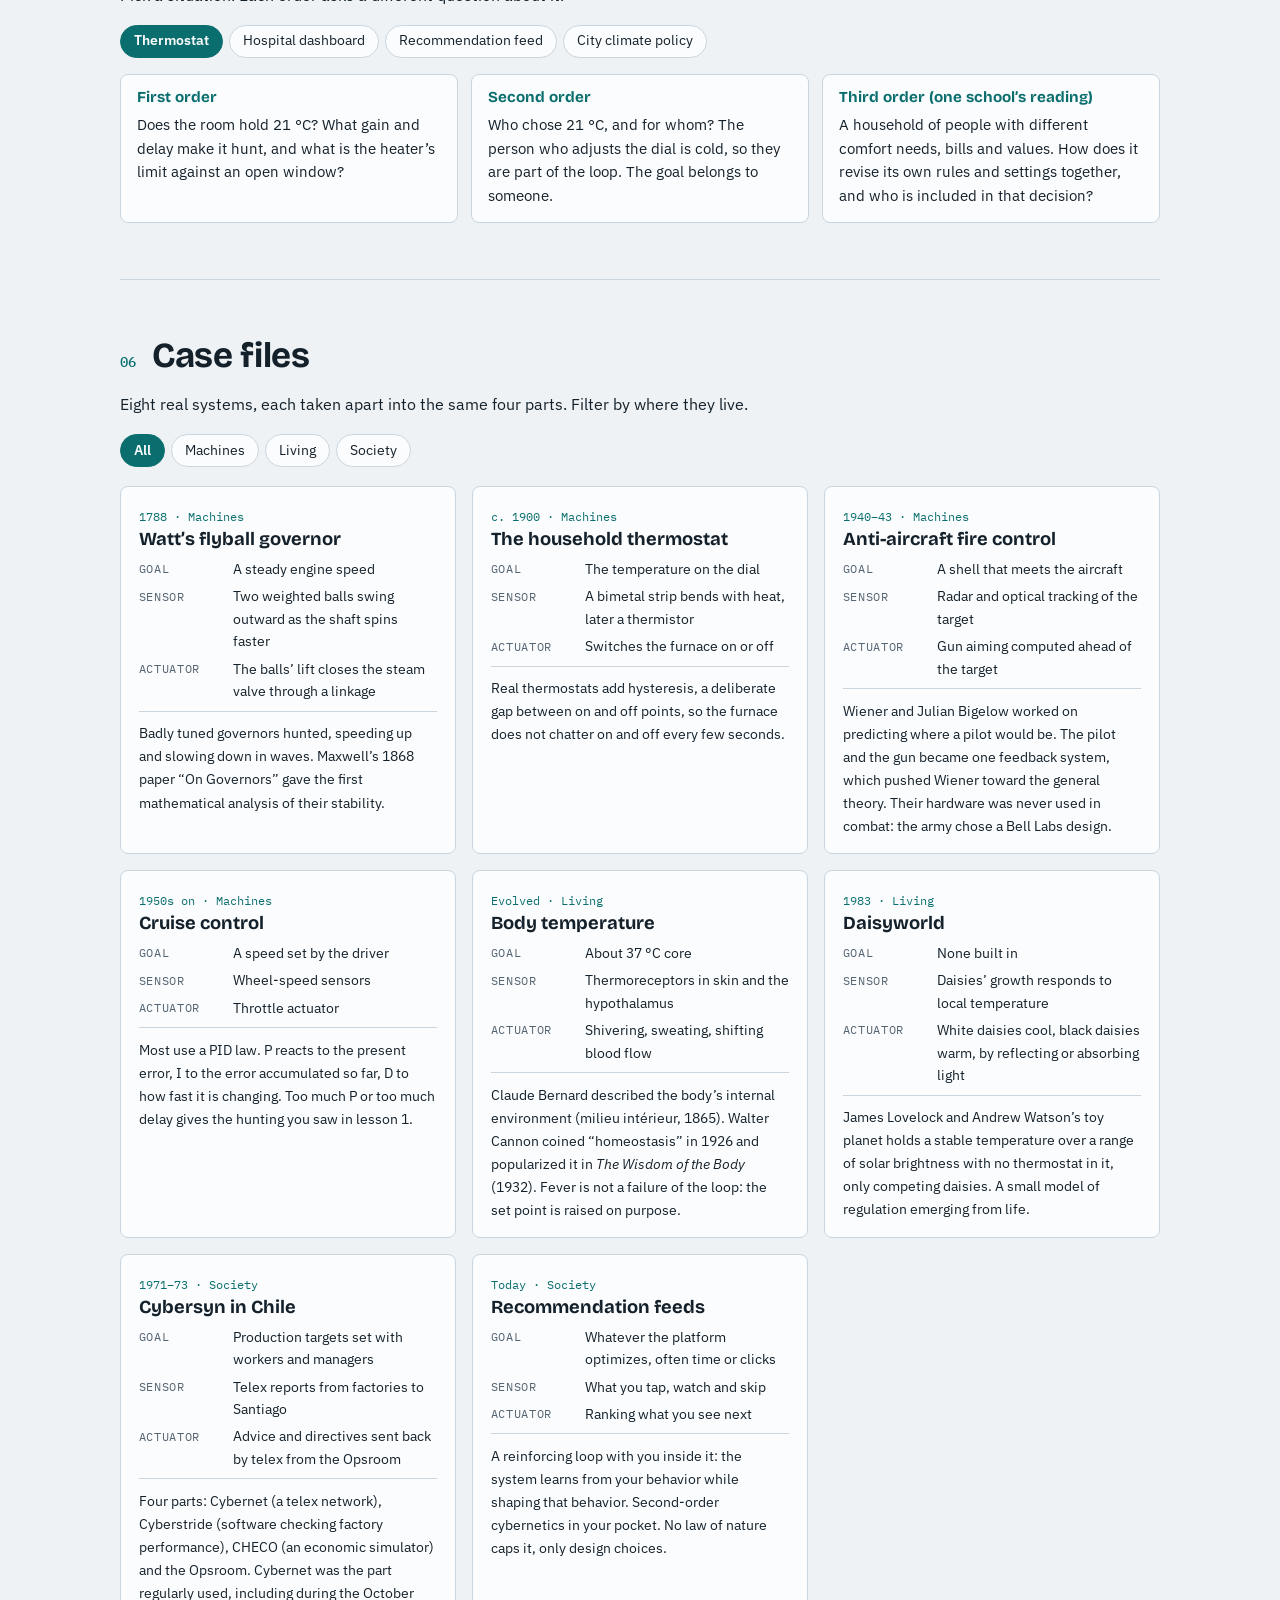
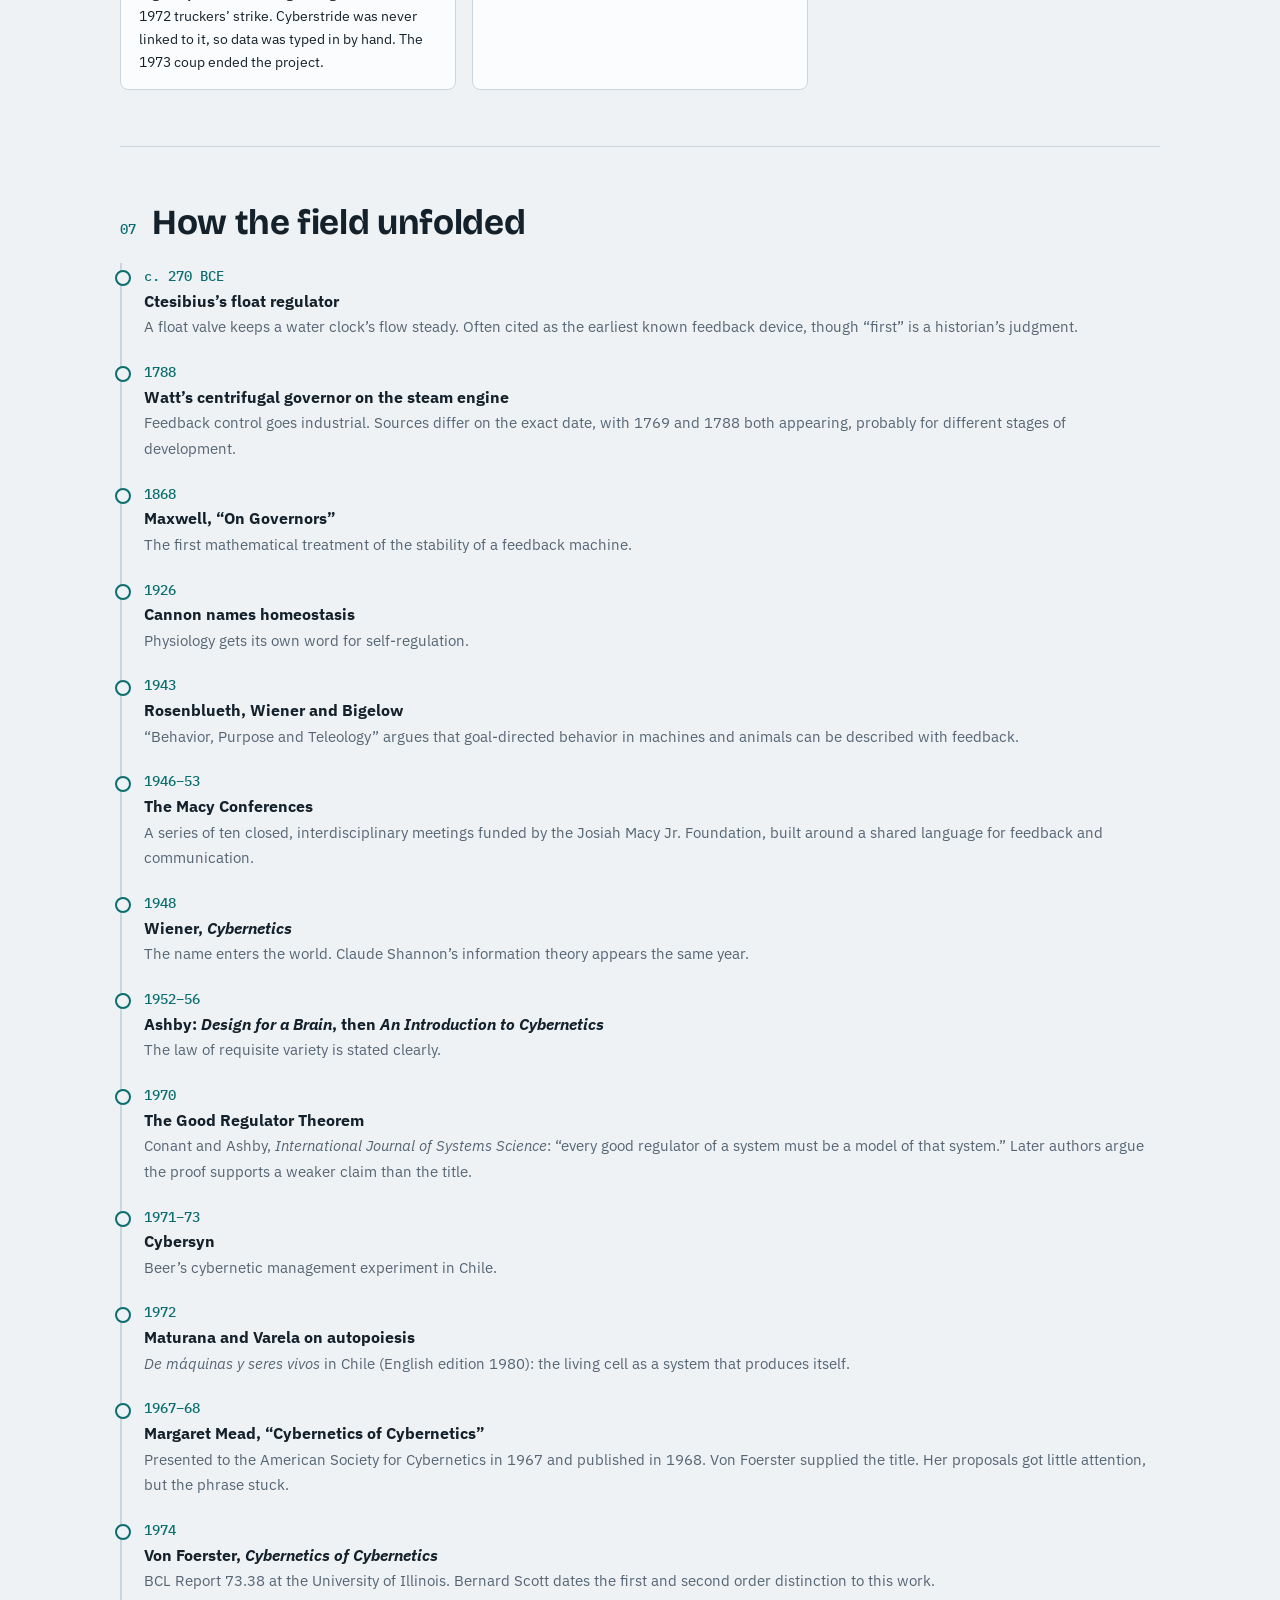
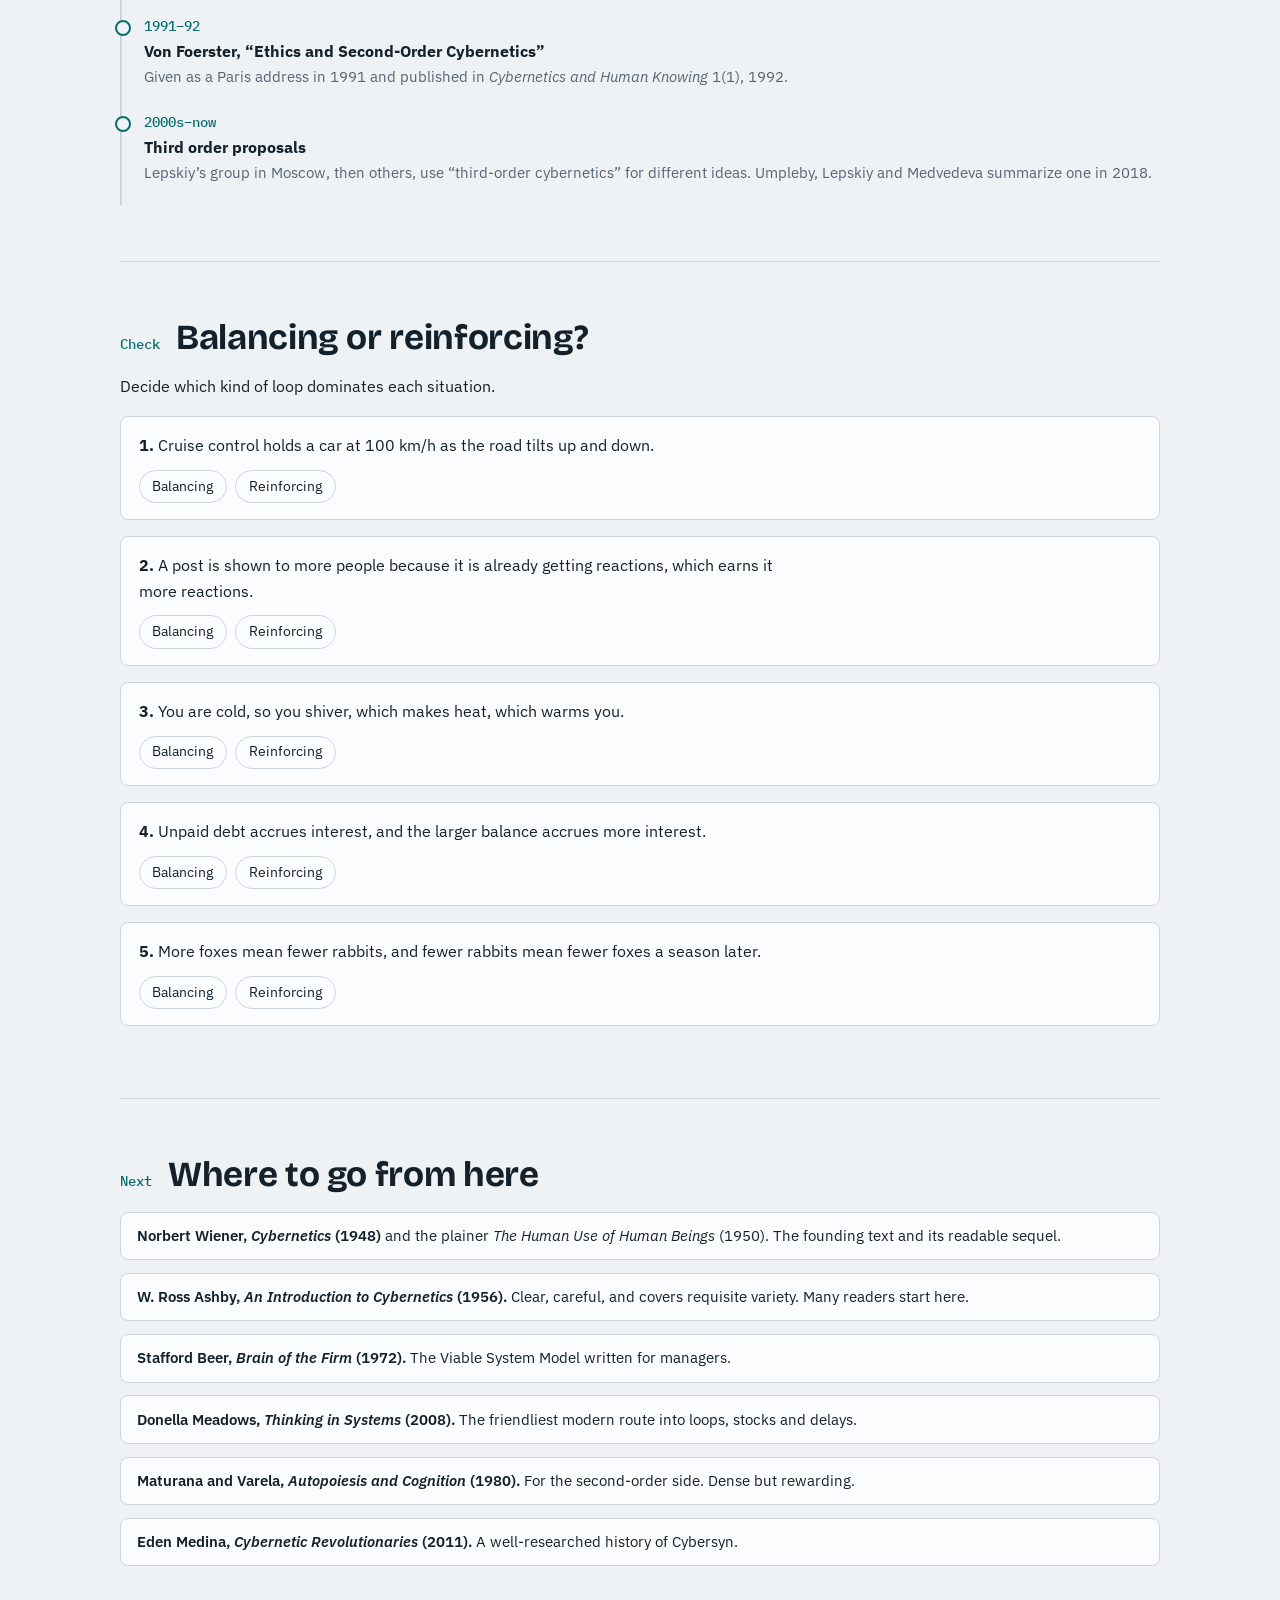
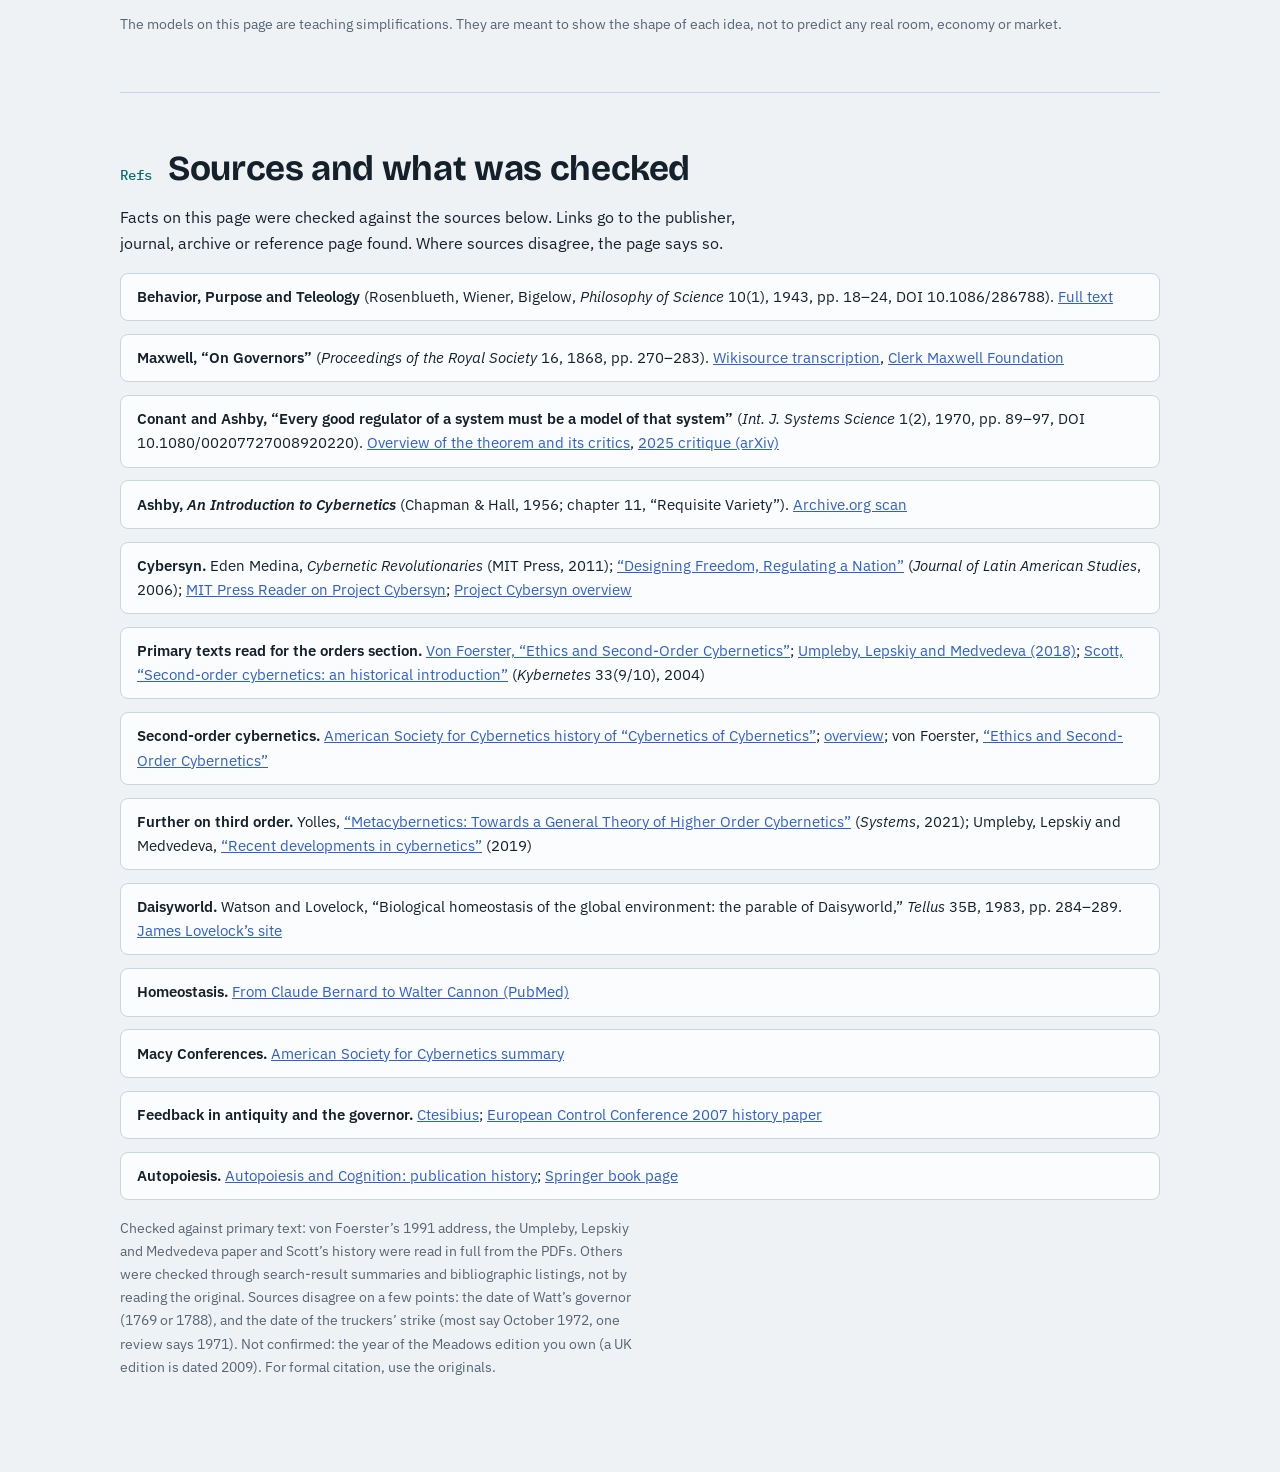
==== commit 57d35916: "Deepen orders of cybernetics from primary texts; add lens explorer and sources Co-Authored-By: Claud" ====
--- a/index.html
+++ b/index.html
@@ -153,6 +153,19 @@
 .q .why.no{background:var(--err-soft)}
 .score{font-family:var(--mono);margin-top:1rem;color:var(--muted)}
 
+.tablewrap{overflow-x:auto;margin-top:1.2rem;border:1px solid var(--line);border-radius:8px;background:var(--surface)}
+table.orders{border-collapse:collapse;width:100%;min-width:720px;font-size:.9rem}
+table.orders th,table.orders td{text-align:left;vertical-align:top;padding:.7rem .9rem;border-bottom:1px solid var(--line)}
+table.orders th{font-family:var(--mono);font-size:.72rem;letter-spacing:.08em;text-transform:uppercase;color:var(--muted);font-weight:500;white-space:nowrap}
+table.orders thead th{color:var(--fg);font-family:var(--display);font-size:1rem;letter-spacing:0;text-transform:none;font-weight:700}
+table.orders tr:last-child td,table.orders tr:last-child th{border-bottom:0}
+.quote{border-left:3px solid var(--sig);margin:1rem 0;padding:.1rem 0 .1rem 1rem;max-width:65ch}
+.quote cite{display:block;font-family:var(--mono);font-size:.75rem;color:var(--muted);font-style:normal;margin-top:.3rem}
+.lens{display:grid;grid-template-columns:repeat(3,minmax(0,1fr));gap:.8rem;margin-top:1rem}
+@media (max-width:820px){.lens{grid-template-columns:minmax(0,1fr)}}
+.lens .col{background:var(--surface);border:1px solid var(--line);border-radius:8px;padding:.9rem 1rem}
+.lens .col h3{font-size:.95rem;margin-bottom:.4rem;color:var(--loop)}
+.lens .col p{margin:0;font-size:.92rem}
 .read{display:grid;gap:.8rem;margin-top:1rem;padding:0;list-style:none}
 .read li{padding:.7rem 1rem;background:var(--surface);border:1px solid var(--line);border-radius:8px;font-size:.94rem}
 .read b{font-weight:600}
@@ -291,13 +304,41 @@
 <!-- 5 -->
 <section id="observer">
   <div class="head"><span class="no">05</span><h2>First, second and third order</h2></div>
-  <p>“Order” says where the observer stands. Each order takes the one before it and asks who is doing the observing.</p>
-  <div class="cards">
-    <div class="card"><span class="by">Wiener, Ashby, 1940s–50s</span><h3>First order: the cybernetics of observed systems</h3><p>An observer outside the system studies how it is controlled: goals, sensors, feedback, variety. The thermostat, the governor and the anti-aircraft predictor are all described this way. Lessons 1 to 4 on this page are first-order.</p></div>
-    <div class="card"><span class="by">Mead, von Foerster, Maturana and Varela, 1960s–70s</span><h3>Second order: the cybernetics of observing systems</h3><p>The observer is part of what is observed. Descriptions are made by someone, from somewhere, for some purpose. The goal in a thermostat is set by a person who is cold. Autopoiesis, the idea that a cell produces the parts that produce the cell, belongs here, as does von Foerster’s ethical imperative: “Act always so as to increase the number of choices.” He later said he would rather phrase it as a personal rule: “I always try to act so as to increase the number of choices.”</p></div>
-    <div class="card"><span class="by">Contested, 1990s onward</span><h3>Third order: no agreed definition</h3><p>The term is used, but researchers disagree on what it adds. Proposals include: systems that can reorganize themselves to adapt to their context (Lepskiy); cybernetics of systems designed to behave ethically; a general hierarchy of higher orders (Yolles’s “metacybernetics”); and autopoietic systems that describe their own description. One paper reports that von Foerster argued a meaningful third order could not be defined. Treat any single definition as one author’s proposal.</p></div>
-  </div>
-  <div class="ex"><b>A worked contrast</b><p>A hospital has a bed-occupancy dashboard. First order: how do admissions, discharges and staffing keep occupancy near target? Second order: who chose that target, what does the dashboard leave out, and how do staff behave once they know it is watched? Third order (in the ethical and adaptive senses): can the hospital revise its own targets and values when they start to harm patients, and who is included in deciding?</p></div>
+  <p>“Order” says where the observer stands. Each order takes the one before it and asks who is doing the observing. The first two are standard. The third is a live argument.</p>
+
+  <h3 style="margin-top:1.5rem">First order: the cybernetics of observed systems</h3>
+  <p>Von Foerster’s shortest description, from his 1991 Paris address “Ethics and Second-Order Cybernetics”:</p>
+  <blockquote class="quote">“First-order cybernetics is the cybernetics of observed systems, while second-order cybernetics is the cybernetics of observing systems.”<cite>Heinz von Foerster, “Ethics and Second-Order Cybernetics” (1991; <i>Cybernetics and Human Knowing</i> 1(1), 1992)</cite></blockquote>
+  <p>He lists first-order’s conceptual machinery as “information,” “circularity,” “recursion,” “control,” “homeostasis,” “dynamic stability,” “fixed points,” “attractors,” “equifinality,” “purpose” and “goal.” It is the toolkit of lessons 1 to 4 on this page. Bernard Scott adds that first-order study can use the research paradigms of the natural sciences and test hypotheses by trying to falsify them. The observer stays outside, which suits engineering, and which von Foerster calls the principle of objectivity: “The properties of the observer shall not enter the description of his observations.”</p>
+
+  <h3 style="margin-top:1.5rem">Second order: the cybernetics of observing systems</h3>
+  <p>Von Foerster argues the observer cannot be removed: “If the properties of the observer (namely to observe and describe) are eliminated, there is nothing left; no observation, no description.” Cyberneticians who treated observing and communicating as a circle were, in his phrase, “entering into a forbidden land”, because self-reference (A implies A) was feared as paradox.</p>
+  <p>The label has a short history. Margaret Mead presented “Cybernetics of Cybernetics” to the American Society for Cybernetics in 1967 (published 1968), and von Foerster supplied the title. His 1974 collection, <i>Cybernetics of Cybernetics</i> (BCL Report 73.38, University of Illinois), set out the distinction. Bernard Scott’s 2004 history in <i>Kybernetes</i> names the main strands: Pask’s Conversation Theory, Maturana’s autopoiesis, Glanville’s “Objects” theory, Luhmann’s social systems theory, sociocybernetics, and cybersemiotics.</p>
+  <p>Von Foerster ties this to ethics. His imperative, quoted in the 1991 text from his earlier paper “On Constructing a Reality”: “The ethical imperative: Act always so as to increase the number of choices.” In the same address he writes: “we become a metaphysician any time we decide upon in principle undecidable questions.” His point is that the questions that matter most (am I apart from the universe, or part of it?) cannot be settled by proof, so you decide and you own the decision. Later in the same text he restates the rule more softly: “they should always try to act so as to increase the number of choices.”</p>
+
+  <h3 style="margin-top:1.5rem">Third order: contested</h3>
+  <p>No single definition exists. The best-documented one comes from Vladimir Lepskiy and colleagues at the Institute of Philosophy of the Russian Academy of Sciences, who have met every two years for about 20 years on “Reflexive Processes and Control”. Stuart Umpleby, with Lepskiy and Tatiana Medvedeva, summarized it in a 2018 paper. Their thesis is a move “from ‘observed systems’ to ‘observing systems’ to ‘self-developing reflexive-active environments’”, and from a subject–object paradigm to subject–subject and then subject–metasubject. Umpleby’s gloss: whereas second order stressed self-reference and a scientist’s reflection on their own understanding, third order is “the study of how a system composed of reflexive systems can itself be reflexive”, as with a society and its government.</p>
+  <p>Other authors use the term differently: systems designed to behave ethically; a general hierarchy of higher orders (Yolles’s “metacybernetics”, 2021); or systems that describe their own description. Umpleby notes the Russian reading of second-order cybernetics also differs from the Western one. Treat the table’s third column as one school’s proposal, not settled doctrine.</p>
+
+  <div class="tablewrap"><table class="orders">
+    <thead><tr><th></th><th>First order</th><th>Second order</th><th>Third order (Lepskiy school)</th></tr></thead>
+    <tbody>
+      <tr><th>Slogan</th><td>Observed systems</td><td>Observing systems</td><td>Self-developing reflexive-active environments</td></tr>
+      <tr><th>Observer</th><td>Outside, objective</td><td>Inside, part of the loop</td><td>Many subjects shaping a shared environment</td></tr>
+      <tr><th>Paradigm</th><td>Subject–object</td><td>Subject–subject</td><td>Subject–metasubject</td></tr>
+      <tr><th>Science type (Stepin)</th><td>Classical</td><td>Non-classical</td><td>Post-non-classical</td></tr>
+      <tr><th>Typical object</th><td>Complex system</td><td>Active systems</td><td>Self-developing reflexive-active environment</td></tr>
+      <tr><th>Core ideas</th><td>Feedback, control, homeostasis, requisite variety</td><td>Autopoiesis, constructivism, conversation, ethical imperative</td><td>Reflexive control, mechanism design, ethics of the subjects studied</td></tr>
+      <tr><th>Key figures</th><td>Wiener, Ashby, McCulloch, Beer</td><td>Mead, von Foerster, Maturana, Varela, Pask, Glanville</td><td>Lepskiy, Umpleby; others use the term differently</td></tr>
+      <tr><th>Status</th><td>Established</td><td>Established</td><td>Contested</td></tr>
+    </tbody>
+  </table></div>
+  <p style="font-size:.85rem;color:var(--muted);margin-top:.5rem">Rows 3 to 5 follow Table 4 in Umpleby, Lepskiy and Medvedeva (2018), which credits Lepskiy (2017). The other rows summarize the sources listed under Refs.</p>
+
+  <h3 style="margin-top:2rem">Try the three lenses</h3>
+  <p>Pick a situation. Each order asks a different question about it.</p>
+  <div class="chips" id="lenschips" role="group" aria-label="Situation"></div>
+  <div class="lens" id="lens"></div>
 </section>
 
 <!-- 6 -->
@@ -342,16 +383,17 @@
     <li><b>Maxwell, “On Governors”</b> (<i>Proceedings of the Royal Society</i> 16, 1868, pp. 270–283). <a href="https://en.wikisource.org/wiki/Page:On_Governors.pdf/1">Wikisource transcription</a>, <a href="https://ClerkMaxwellFoundation.org/Governors.pdf">Clerk Maxwell Foundation</a></li>
     <li><b>Conant and Ashby, “Every good regulator of a system must be a model of that system”</b> (<i>Int. J. Systems Science</i> 1(2), 1970, pp. 89–97, DOI 10.1080/00207727008920220). <a href="https://en.wikipedia.org/wiki/Good_regulator_theorem">Overview of the theorem and its critics</a>, <a href="https://arxiv.org/pdf/2508.06326">2025 critique (arXiv)</a></li>
     <li><b>Ashby, <i>An Introduction to Cybernetics</i></b> (Chapman &amp; Hall, 1956; chapter 11, “Requisite Variety”). <a href="https://www.archive.org/download/introductiontocy00ashb/introductiontocy00ashb_bw.pdf">Archive.org scan</a></li>
-    <li><b>Cybersyn.</b> Eden Medina, <a href="https://www.cambridge.org/core/services/aop-cambridge-core/content/view/4CF75E30D22554152A5EFDC9740E3440/S0022216X06001179a.pdf/designing_freedom_regulating_a_nation_socialist_cybernetics_in_allendes_chile.pdf">“Designing Freedom, Regulating a Nation”</a> (<i>Journal of Latin American Studies</i>, 2006); <a href="https://thereader.mitpress.mit.edu/project-cybersyn-chiles-radical-experiment-in-cybernetic-socialism">MIT Press Reader on Project Cybersyn</a>; <a href="https://en.wikipedia.org/wiki/Project_Cybersyn">Project Cybersyn overview</a></li>
+    <li><b>Cybersyn.</b> Eden Medina, <i>Cybernetic Revolutionaries</i> (MIT Press, 2011); <a href="https://www.cambridge.org/core/services/aop-cambridge-core/content/view/4CF75E30D22554152A5EFDC9740E3440/S0022216X06001179a.pdf/designing_freedom_regulating_a_nation_socialist_cybernetics_in_allendes_chile.pdf">“Designing Freedom, Regulating a Nation”</a> (<i>Journal of Latin American Studies</i>, 2006); <a href="https://thereader.mitpress.mit.edu/project-cybersyn-chiles-radical-experiment-in-cybernetic-socialism">MIT Press Reader on Project Cybersyn</a>; <a href="https://en.wikipedia.org/wiki/Project_Cybersyn">Project Cybersyn overview</a></li>
+    <li><b>Primary texts read for the orders section.</b> <a href="https://uranos.ch/research/references/VonFoerster1992/ethics.pdf">Von Foerster, “Ethics and Second-Order Cybernetics”</a>; <a href="https://cpb-us-e1.wpmucdn.com/blogs.gwu.edu/dist/d/257/files/2016/11/2018-Umpleby-Lepskiy-Medvedeva-2f7teld.pdf">Umpleby, Lepskiy and Medvedeva (2018)</a>; <a href="https://www.emerald.com/insight/content/doi/10.1108/03684920410556007/full/pdf">Scott, “Second-order cybernetics: an historical introduction”</a> (<i>Kybernetes</i> 33(9/10), 2004)</li>
     <li><b>Second-order cybernetics.</b> <a href="https://www.asc-cybernetics.org/CofC/">American Society for Cybernetics history of “Cybernetics of Cybernetics”</a>; <a href="https://en.wikipedia.org/wiki/Second-order_cybernetics">overview</a>; von Foerster, <a href="https://pangaro.com/hciiseminar2019/Heinz_von_Foerster-Ethics_and_Second-order_Cybernetics.pdf">“Ethics and Second-Order Cybernetics”</a></li>
-    <li><b>Third-order cybernetics.</b> Yolles, <a href="https://www.mdpi.com/2079-8954/9/2/34">“Metacybernetics: Towards a General Theory of Higher Order Cybernetics”</a> (<i>Systems</i>, 2021); Umpleby, Lepskiy and Medvedeva, <a href="https://cpb-us-e1.wpmucdn.com/blogs.gwu.edu/dist/d/257/files/2016/11/2018-Umpleby-Lepskiy-Medvedeva-2f7teld.pdf">“Recent developments in cybernetics”</a> (2019)</li>
+    <li><b>Further on third order.</b> Yolles, <a href="https://www.mdpi.com/2079-8954/9/2/34">“Metacybernetics: Towards a General Theory of Higher Order Cybernetics”</a> (<i>Systems</i>, 2021); Umpleby, Lepskiy and Medvedeva, <a href="https://cpb-us-e1.wpmucdn.com/blogs.gwu.edu/dist/d/257/files/2016/11/2018-Umpleby-Lepskiy-Medvedeva-2f7teld.pdf">“Recent developments in cybernetics”</a> (2019)</li>
     <li><b>Daisyworld.</b> Watson and Lovelock, “Biological homeostasis of the global environment: the parable of Daisyworld,” <i>Tellus</i> 35B, 1983, pp. 284–289. <a href="https://www.jameslovelock.org/biological-homeostasis-of-the-global-environment-the-parable-of-daisyworld/">James Lovelock’s site</a></li>
     <li><b>Homeostasis.</b> <a href="https://pubmed.ncbi.nlm.nih.gov/18634840/">From Claude Bernard to Walter Cannon (PubMed)</a></li>
     <li><b>Macy Conferences.</b> <a href="https://asc-cybernetics.org/foundations/history/MacySummary.htm">American Society for Cybernetics summary</a></li>
     <li><b>Feedback in antiquity and the governor.</b> <a href="https://historyofinformation.com/detail.php?entryid=2306">Ctesibius</a>; <a href="https://www3.nd.edu/~pantsakl/Publications/370-ECC07.pdf">European Control Conference 2007 history paper</a></li>
     <li><b>Autopoiesis.</b> <a href="https://en.wikipedia.org/wiki/Autopoiesis_and_Cognition:_The_Realization_of_the_Living">Autopoiesis and Cognition: publication history</a>; <a href="https://link.springer.com/book/10.1007/978-94-009-8947-4">Springer book page</a></li>
   </ul>
-  <p style="margin-top:1rem;font-size:.9rem;color:var(--muted)">Not independently confirmed in a source check: publication years for Wiener’s <i>The Human Use of Human Beings</i> (1950), Medina’s <i>Cybernetic Revolutionaries</i> (2011), Meadows’s <i>Thinking in Systems</i> (a UK edition is dated 2009, so check your edition), Shannon’s 1948 paper, and Beer’s mention of 2,000 telex messages a day. Several sources are encyclopedic or secondary. For anything you plan to cite formally, go to the original.</p>
+  <p style="margin-top:1rem;font-size:.9rem;color:var(--muted)">Checked against primary text: von Foerster’s 1991 address, the Umpleby, Lepskiy and Medvedeva paper and Scott’s history were read in full from the PDFs. Others were checked through search-result summaries and bibliographic listings, not by reading the original. Sources disagree on a few points: the date of Watt’s governor (1769 or 1788), and the date of the truckers’ strike (most say October 1972, one review says 1971). Not confirmed: the year of the Meadows edition you own (a UK edition is dated 2009). For formal citation, use the originals.</p>
 </section>
 
 
@@ -649,7 +691,9 @@
   ["1971–73","Cybersyn","Beer’s cybernetic management experiment in Chile."],
   ["1972","Maturana and Varela on autopoiesis","<i>De máquinas y seres vivos</i> in Chile (English edition 1980): the living cell as a system that produces itself."],
   ["1967–68","Margaret Mead, “Cybernetics of Cybernetics”","Presented to the American Society for Cybernetics in 1967 and published in 1968. Von Foerster supplied the title. Her proposals got little attention, but the phrase stuck."],
-  ["1974","Von Foerster’s <i>Cybernetics of Cybernetics</i>","He separates the cybernetics of observed systems from the cybernetics of observing systems."]
+  ["1974","Von Foerster, <i>Cybernetics of Cybernetics</i>","BCL Report 73.38 at the University of Illinois. Bernard Scott dates the first and second order distinction to this work."],
+  ["1991–92","Von Foerster, “Ethics and Second-Order Cybernetics”","Given as a Paris address in 1991 and published in <i>Cybernetics and Human Knowing</i> 1(1), 1992."],
+  ["2000s–now","Third order proposals","Lepskiy’s group in Moscow, then others, use “third-order cybernetics” for different ideas. Umpleby, Lepskiy and Medvedeva summarize one in 2018."]
 ];
 (function(){var ol=$("tl");TL.forEach(function(t){var li=document.createElement("li");li.innerHTML='<span class="y">'+t[0]+'</span><b>'+t[1]+'</b><span>'+t[2]+'</span>';ol.appendChild(li)})})();
 
@@ -681,6 +725,25 @@
   });
 })();
 
+/* ---------- three lenses ---------- */
+var LENS={
+  "Thermostat":["Does the room hold 21 °C? What gain and delay make it hunt, and what is the heater’s limit against an open window?","Who chose 21 °C, and for whom? The person who adjusts the dial is cold, so they are part of the loop. The goal belongs to someone.","A household of people with different comfort needs, bills and values. How does it revise its own rules and settings together, and who is included in that decision?"],
+  "Hospital dashboard":["How do admissions, discharges and staffing keep bed occupancy near target? Where is the delay between data and action?","Who chose the target, and what does the dashboard leave out? How do staff behave once they know they are measured?","Can the hospital revise its own targets and values when they start to harm patients, and who sits in that conversation?"],
+  "Recommendation feed":["Which signals (taps, watch time) feed which ranking, and is the loop reinforcing or balancing?","The system learns from your behavior while shaping it. Who defines “engagement”, and from whose position is the feed called good?","How do the people in the system, and the platform, collectively change what the feed is for? Whose interests can alter the rules?"],
+  "City climate policy":["Which indicators (emissions, heat days) are compared with which targets, and how fast can the city respond?","Whose measurements and models count? Who decides which risks to track, and how does being measured change behavior?","A city of many reflexive actors that reshapes its own institutions and environment. How does the whole learn and govern itself, with ethics built in?"]
+};
+(function(){
+  var chips=$("lenschips"),box=$("lens"),names=Object.keys(LENS);
+  function show(n){
+    Array.prototype.forEach.call(chips.children,function(c){c.setAttribute("aria-pressed",c.textContent===n?"true":"false")});
+    box.innerHTML="";
+    ["First order","Second order","Third order (one school’s reading)"].forEach(function(h,i){
+      var d=document.createElement("div");d.className="col";d.innerHTML="<h3>"+h+"</h3><p>"+LENS[n][i]+"</p>";box.appendChild(d)});
+  }
+  names.forEach(function(n){var b=document.createElement("button");b.className="chip";b.textContent=n;b.addEventListener("click",function(){show(n)});chips.appendChild(b)});
+  show(names[0]);
+})();
+
 /* ---------- redraw hooks ---------- */
 function redraw(){run1();run2();}
 var rt=null;
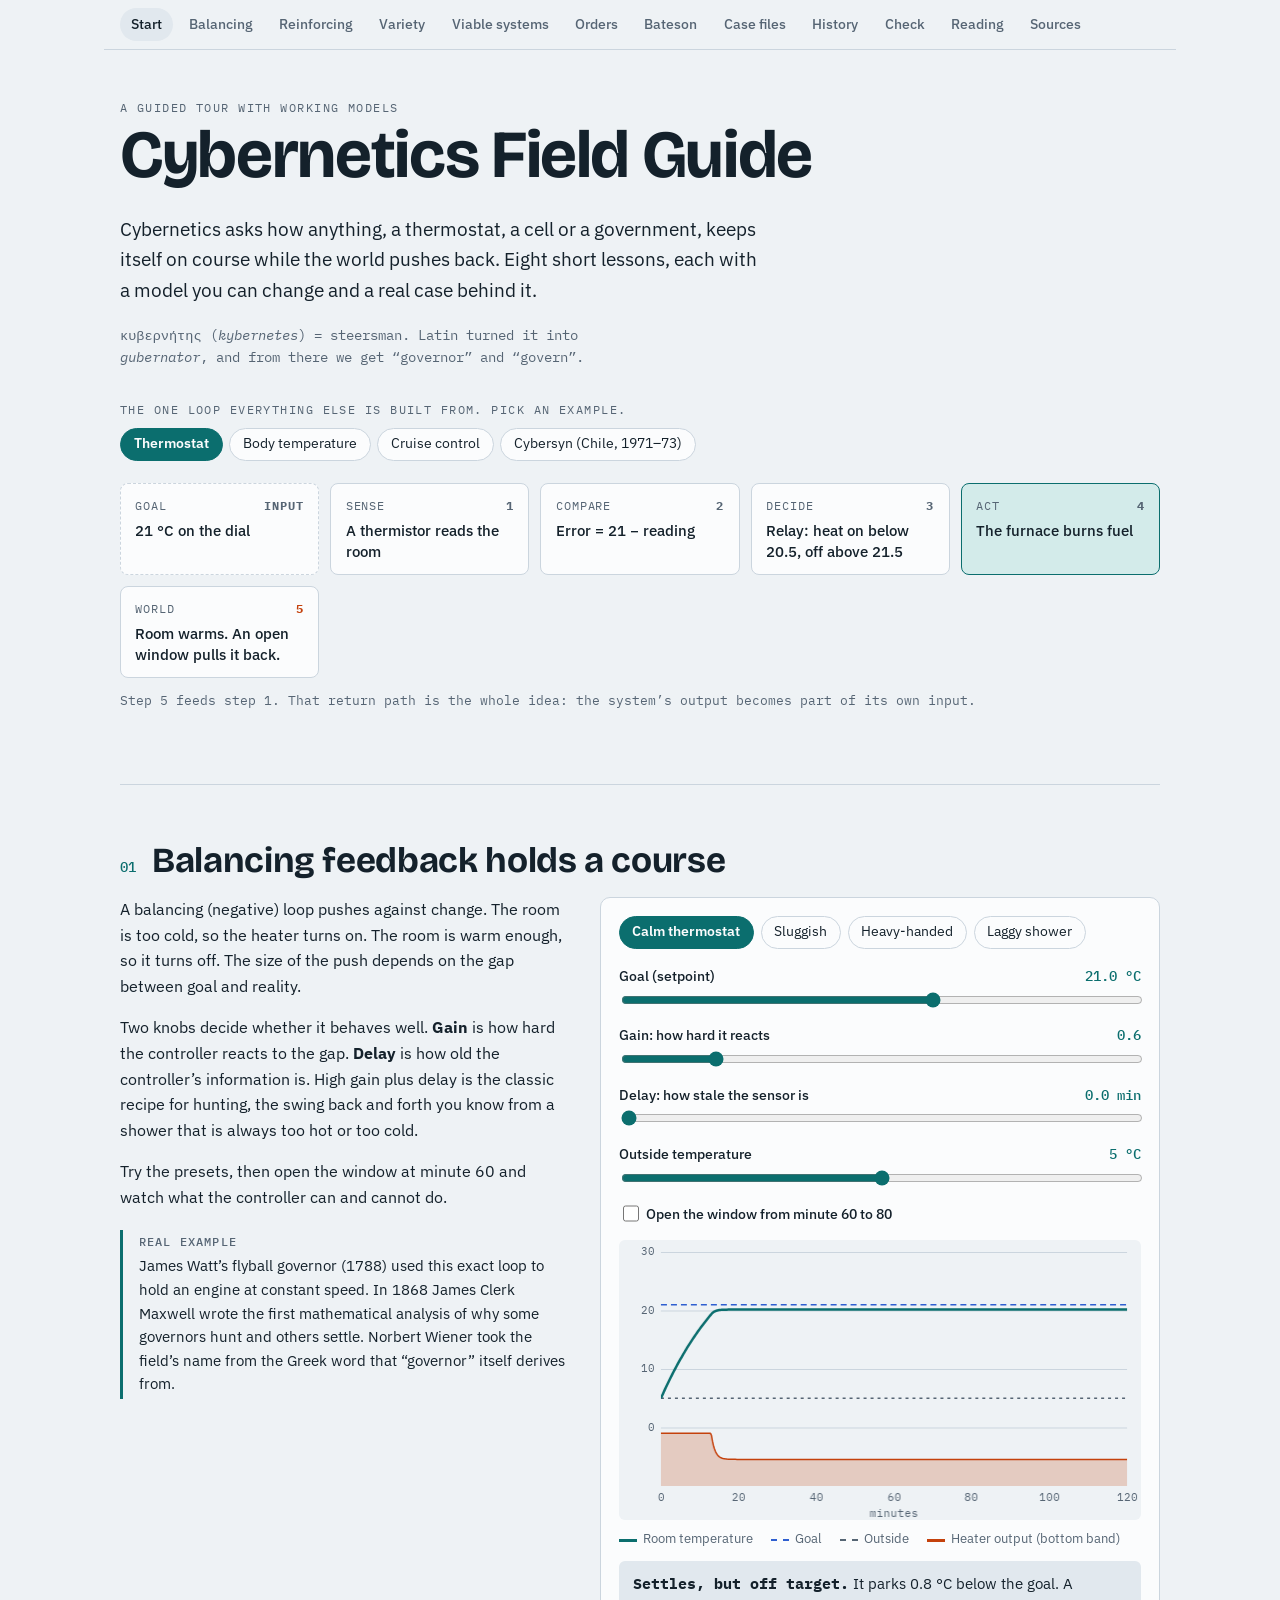
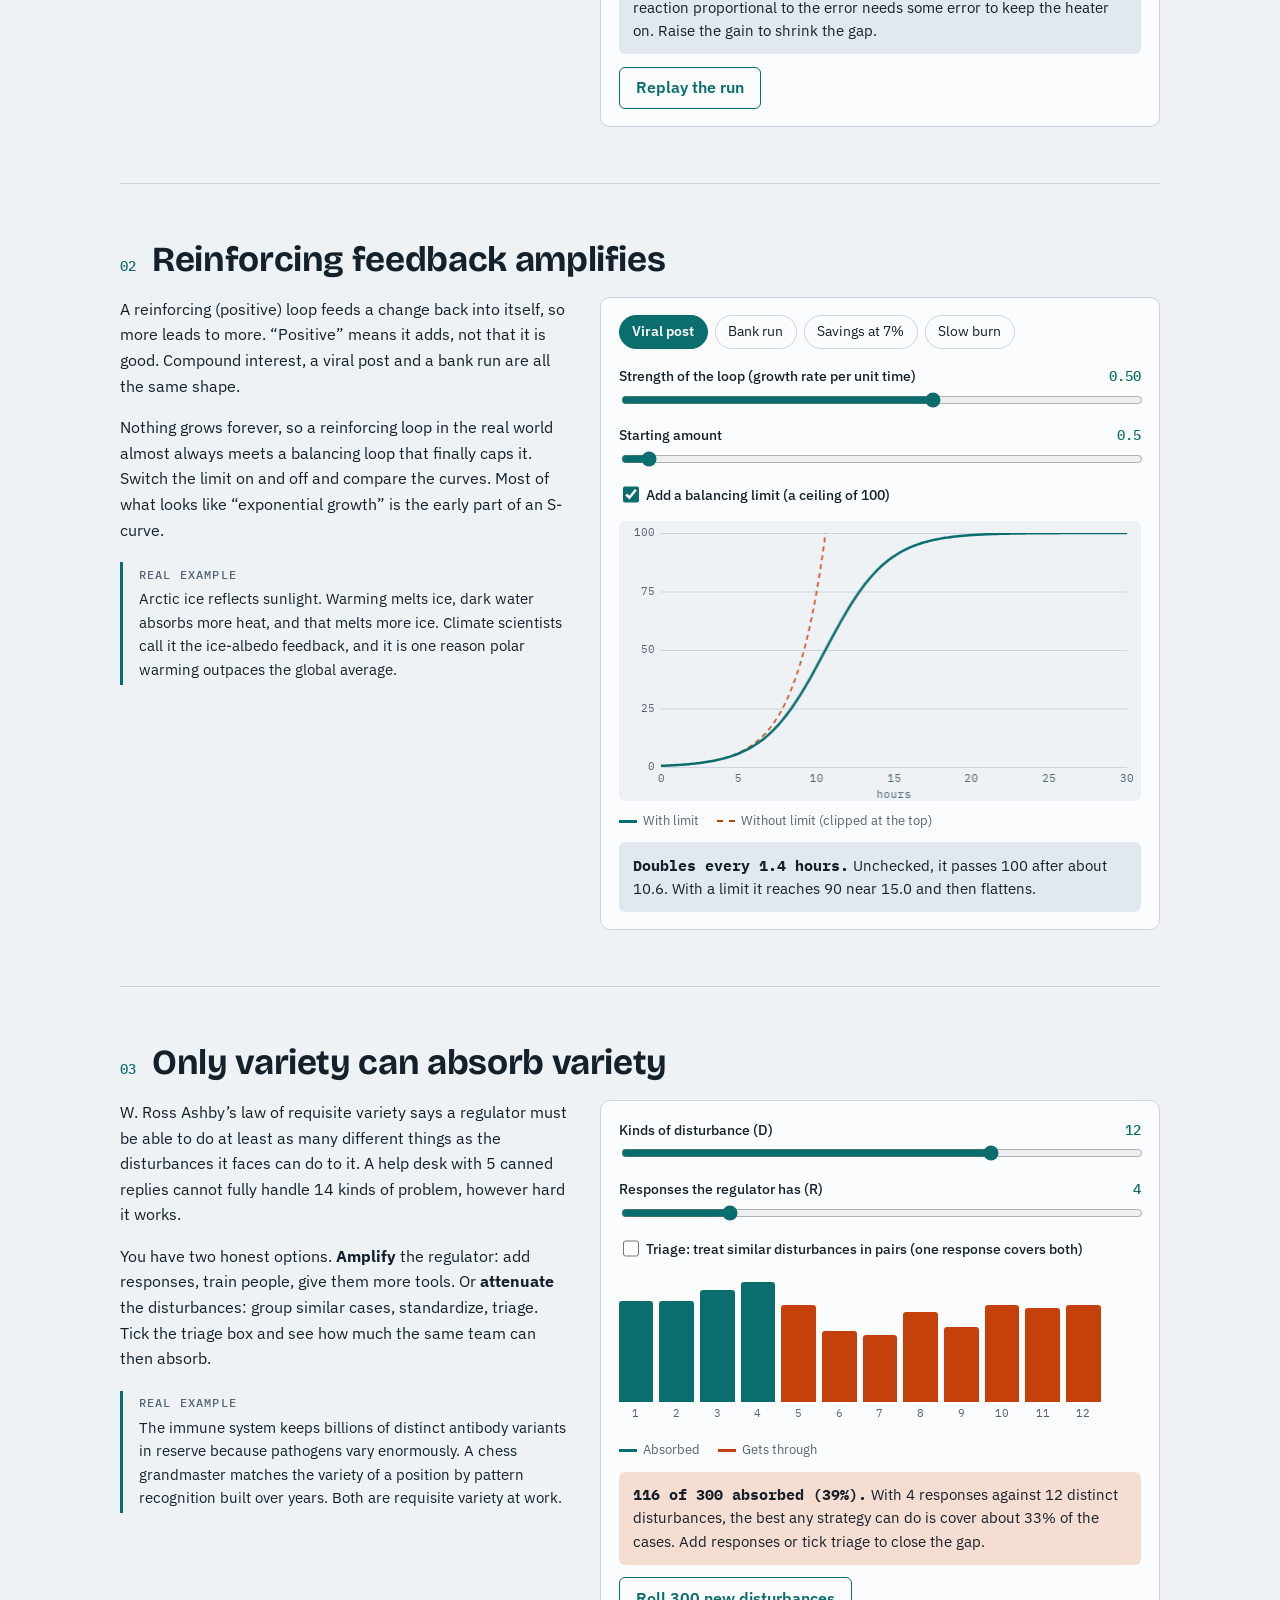
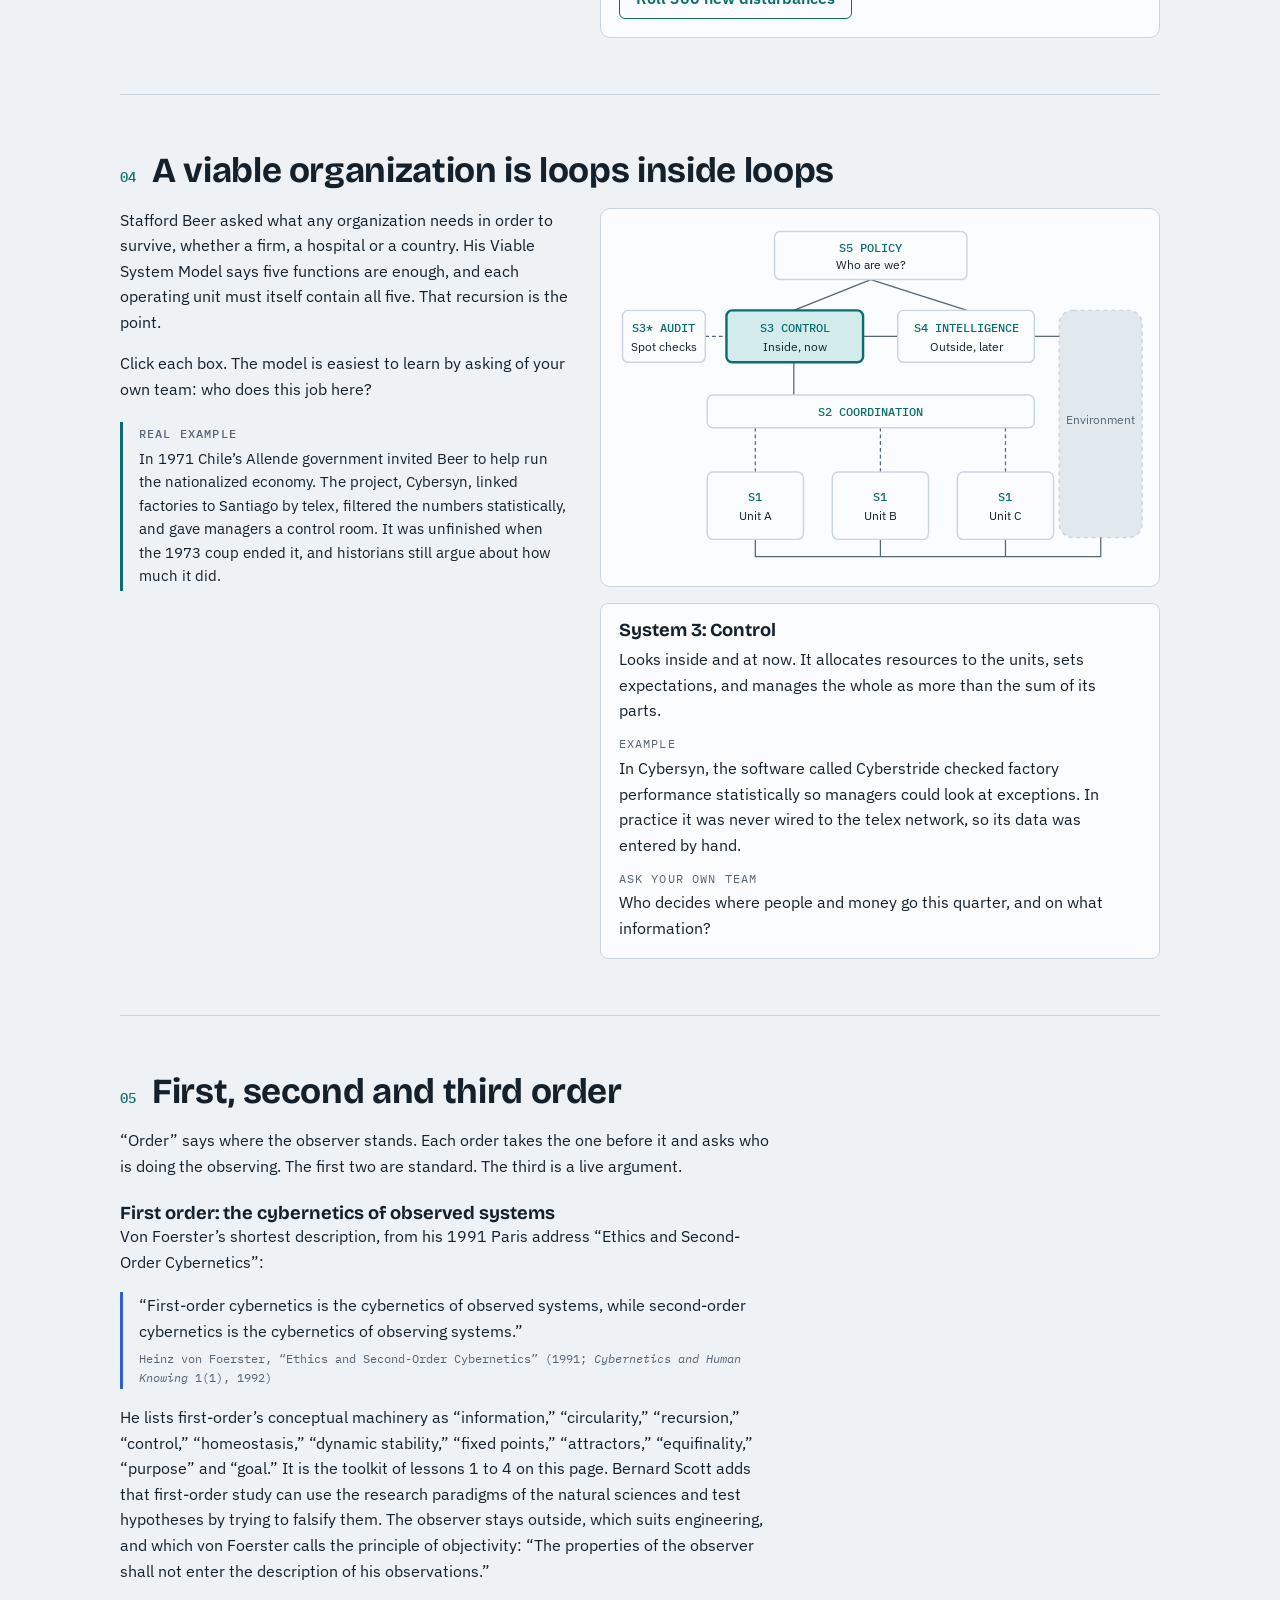
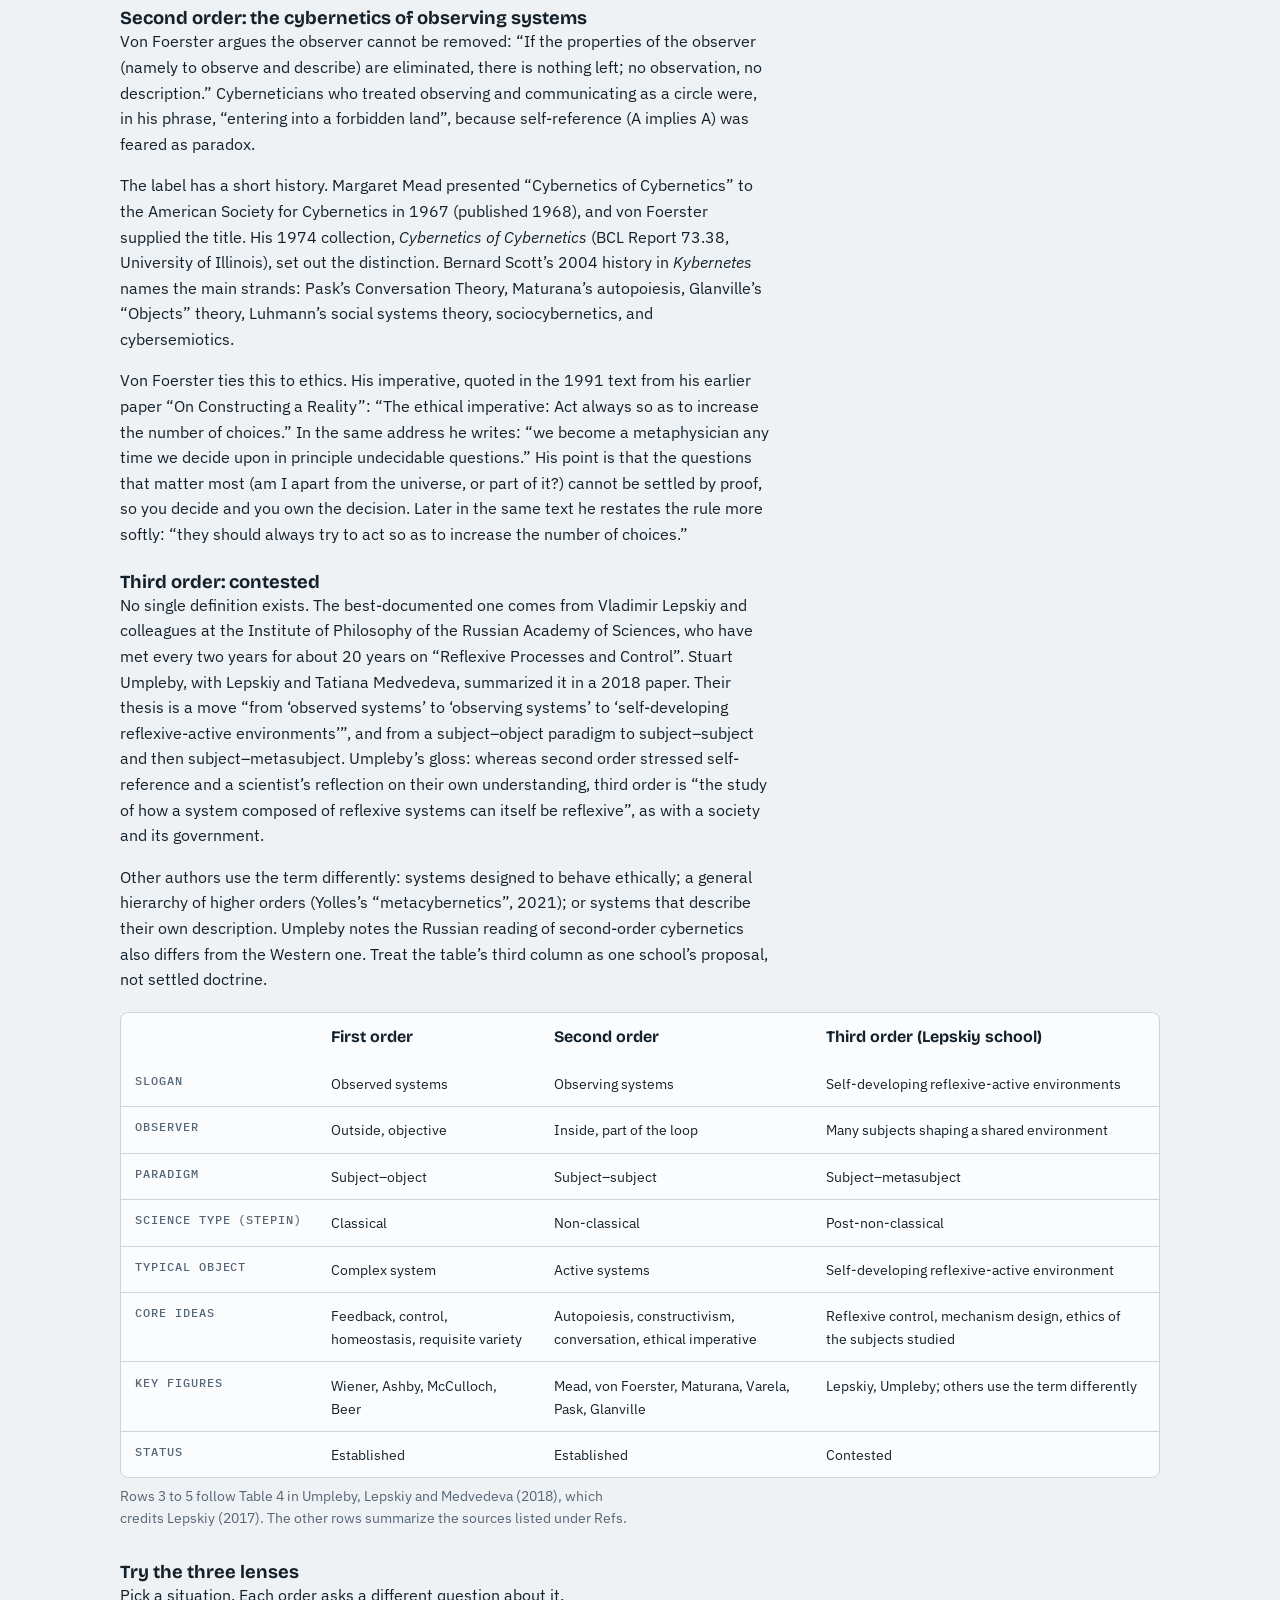
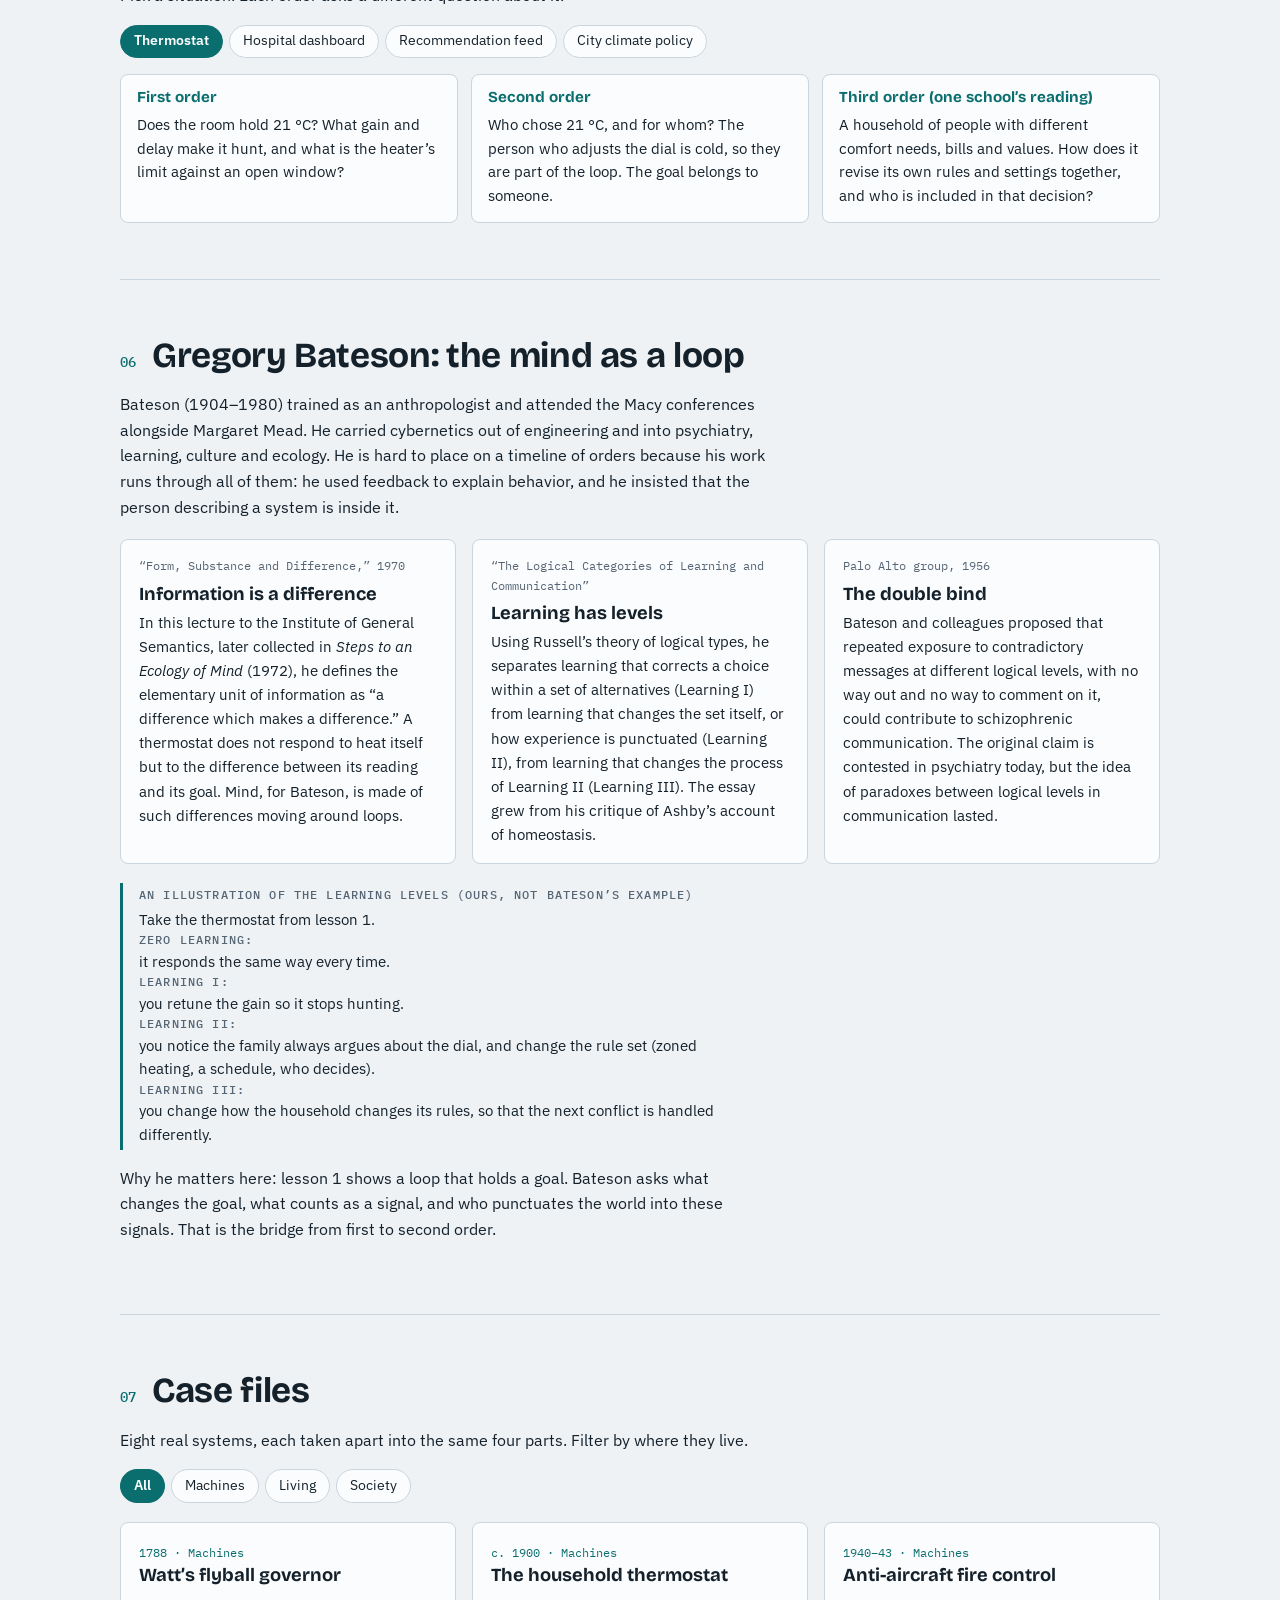
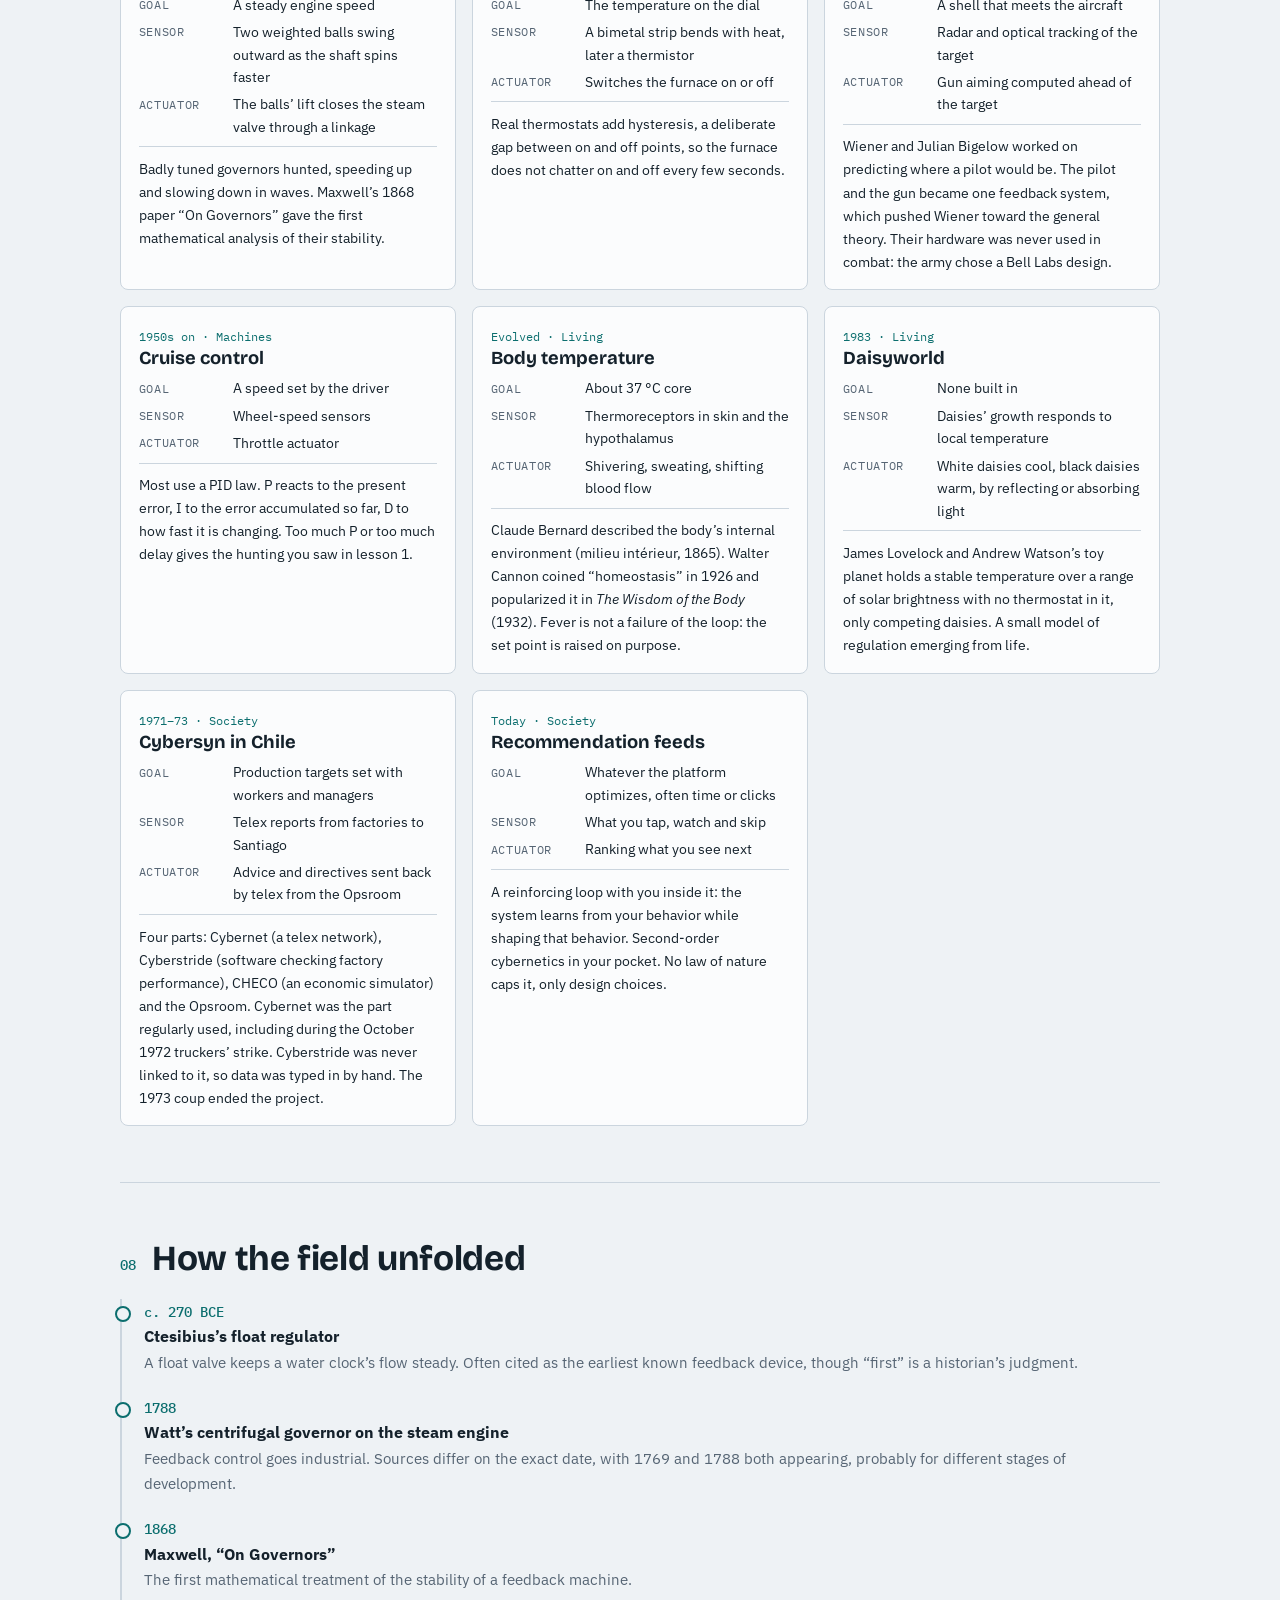
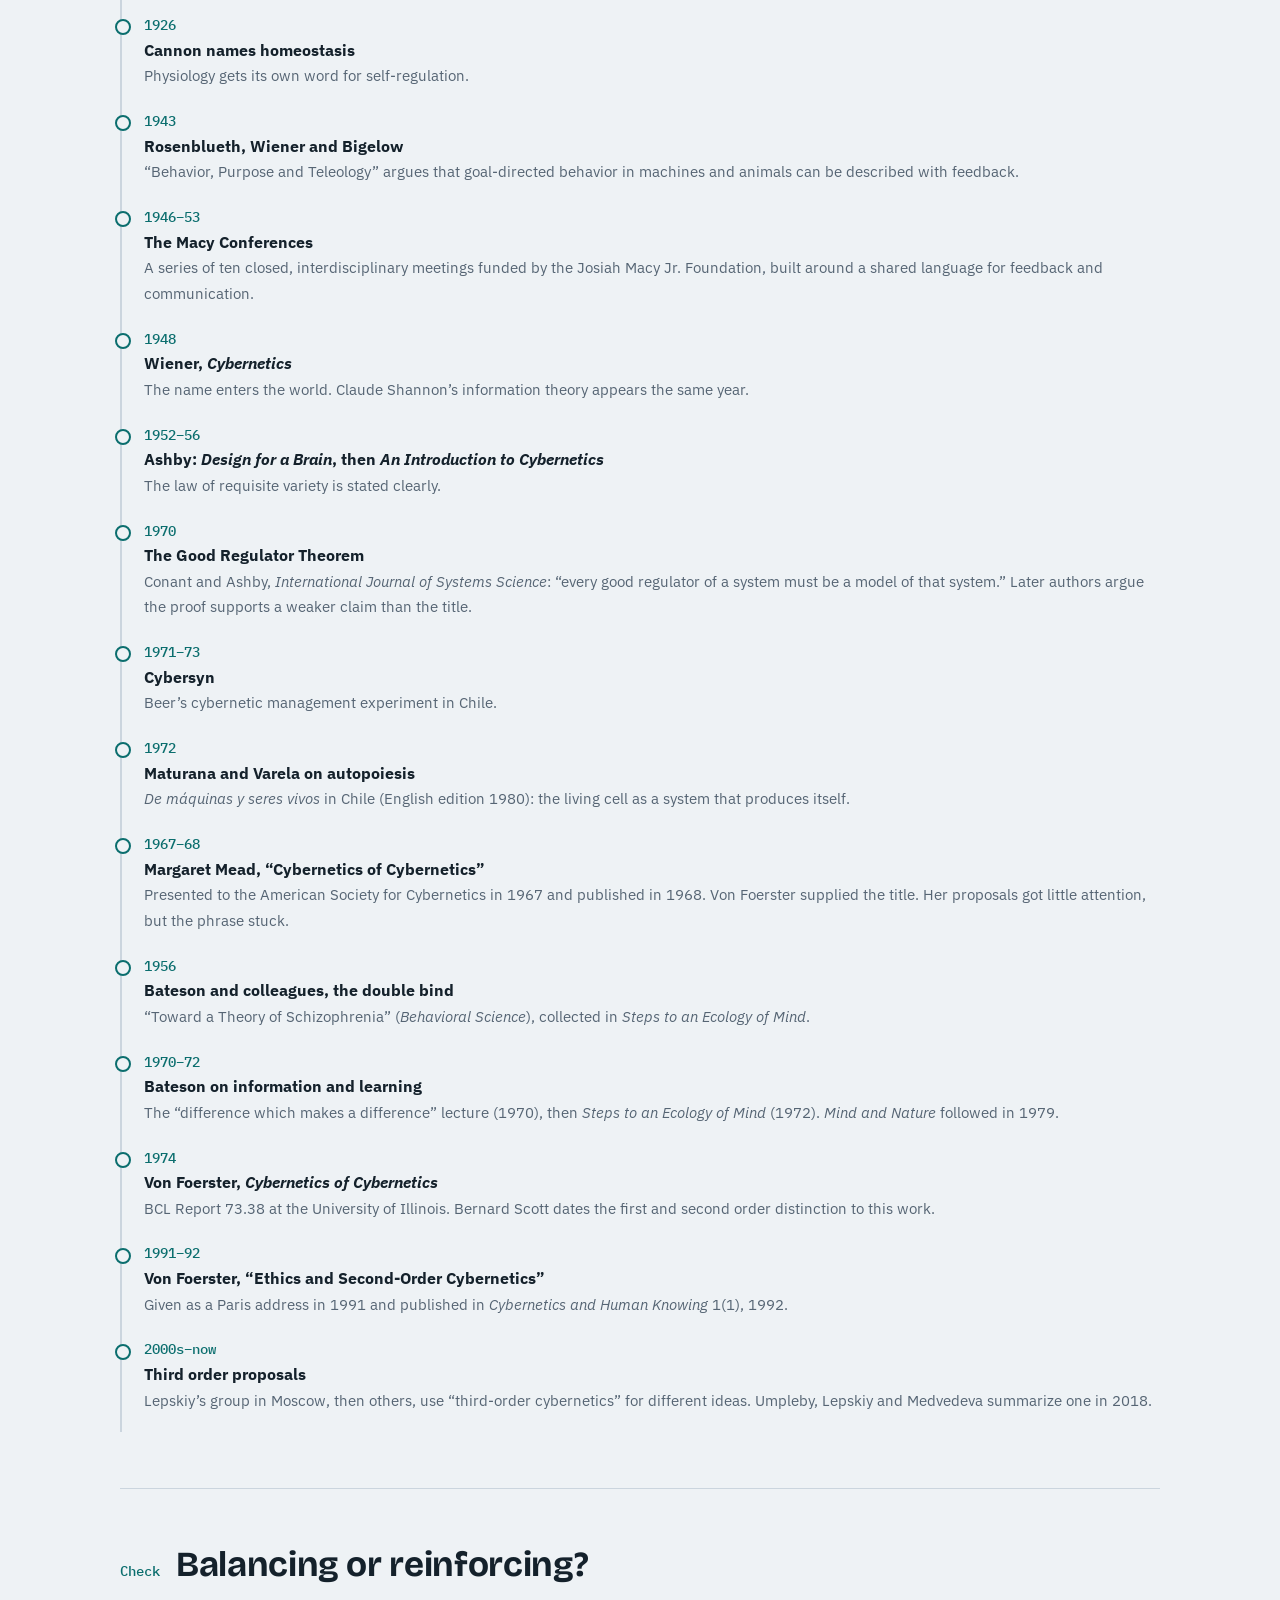
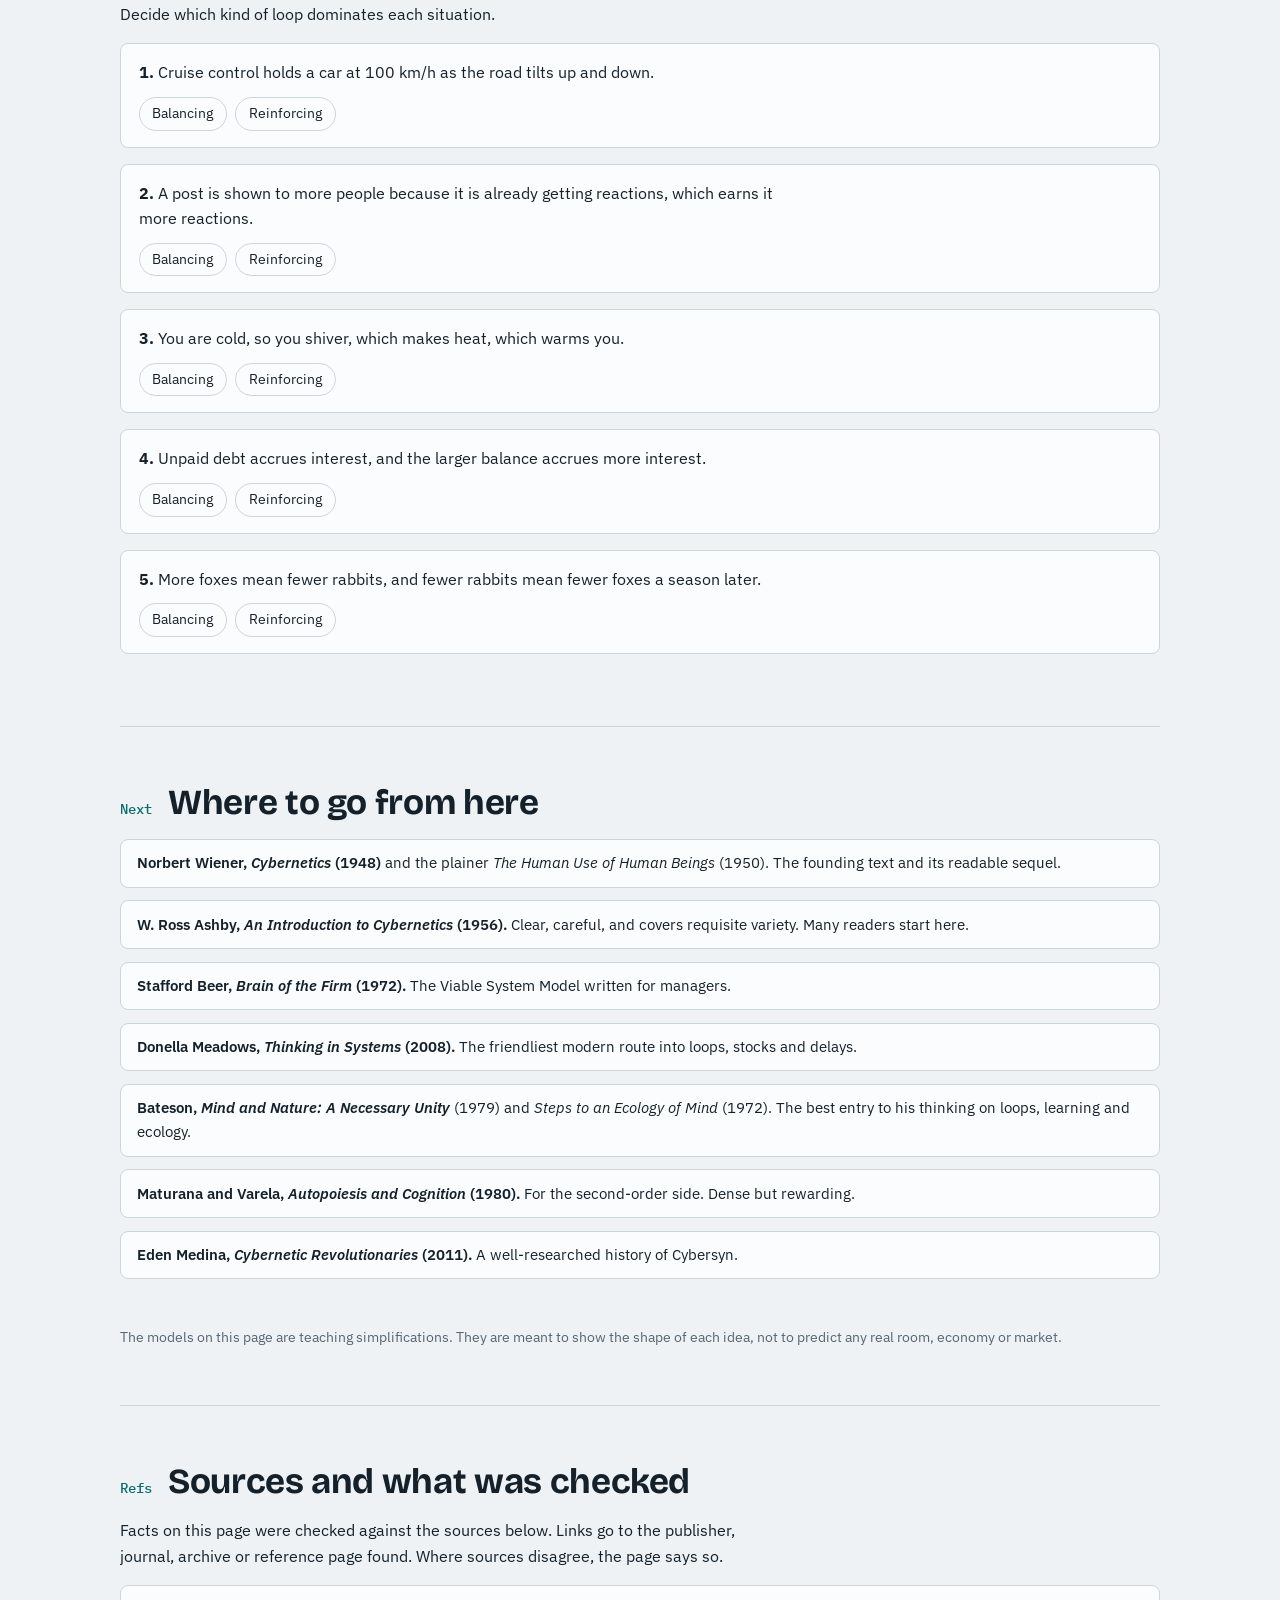
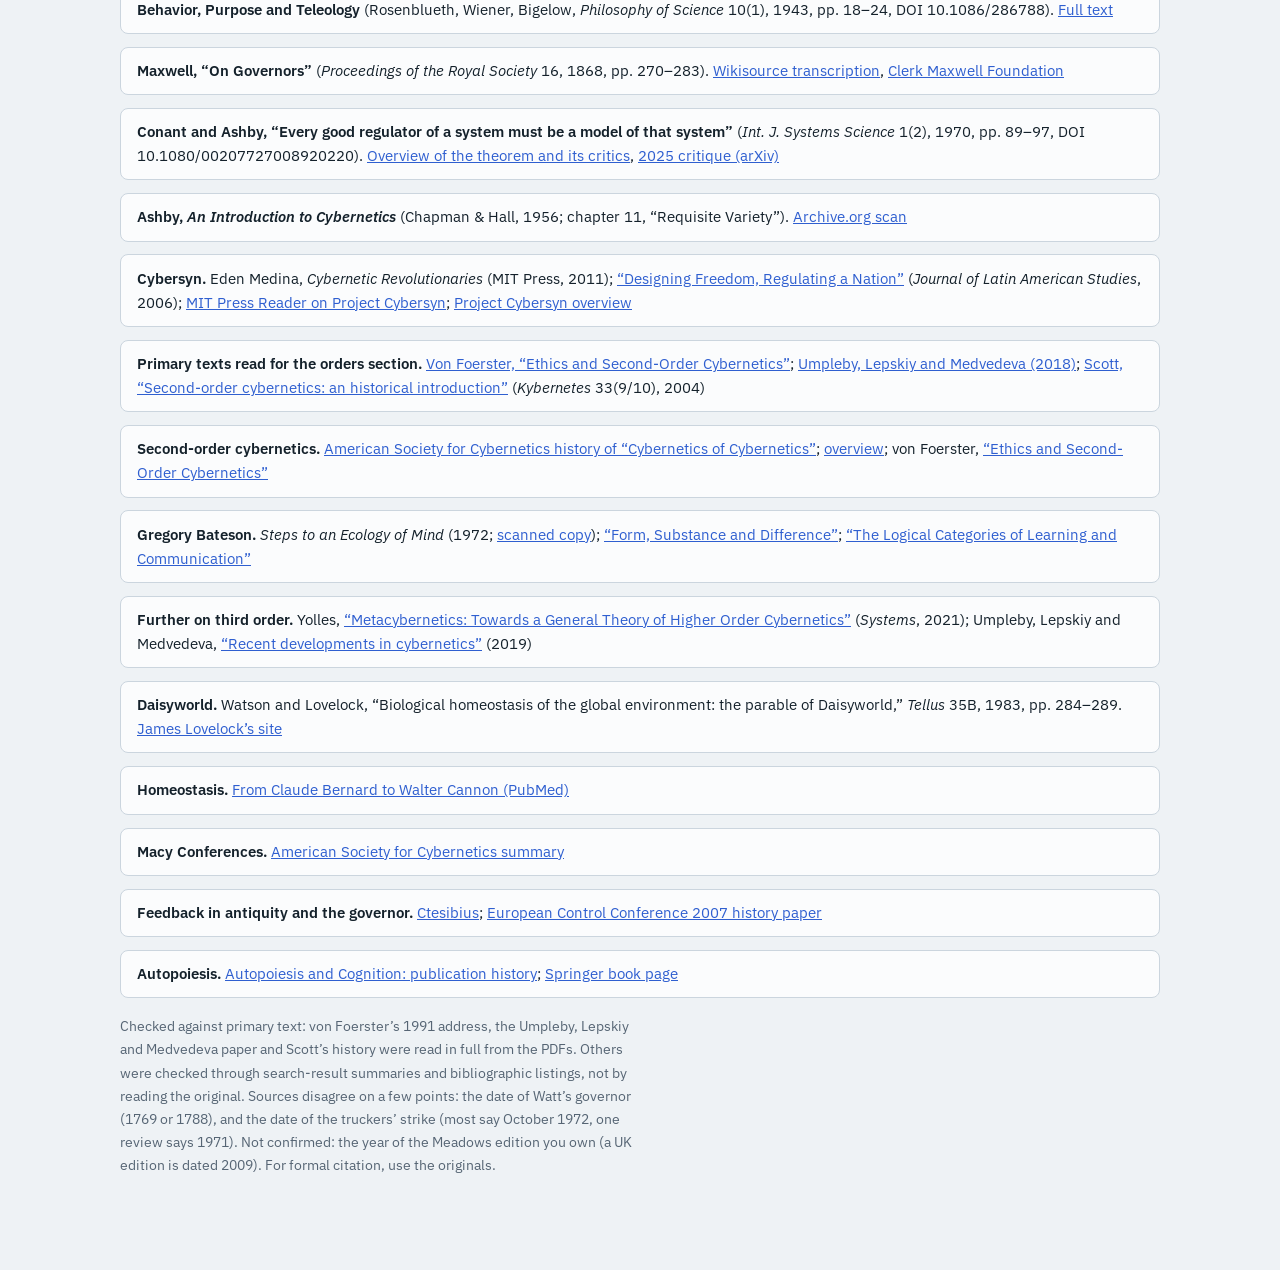
==== commit 07b253e0: "Add Gregory Bateson section Co-Authored-By: Claude Sonnet 5.5 <noreply@anthropic.com>" ====
--- a/index.html
+++ b/index.html
@@ -180,7 +180,7 @@
 <header class="hero" id="top">
   <div class="eyebrow">A guided tour with working models</div>
   <h1>Cybernetics Field Guide</h1>
-  <p class="lede">Cybernetics asks how anything, a thermostat, a cell or a government, keeps itself on course while the world pushes back. Seven short lessons, each with a model you can change and a real case behind it.</p>
+  <p class="lede">Cybernetics asks how anything, a thermostat, a cell or a government, keeps itself on course while the world pushes back. Eight short lessons, each with a model you can change and a real case behind it.</p>
   <p class="ety">κυβερνήτης (<i>kybernetes</i>) = steersman. Latin turned it into <i>gubernator</i>, and from there we get “governor” and “govern”.</p>
 
   <div style="margin-top:2rem">
@@ -342,8 +342,21 @@
 </section>
 
 <!-- 6 -->
+<section id="bateson">
+  <div class="head"><span class="no">06</span><h2>Gregory Bateson: the mind as a loop</h2></div>
+  <p>Bateson (1904–1980) trained as an anthropologist and attended the Macy conferences alongside Margaret Mead. He carried cybernetics out of engineering and into psychiatry, learning, culture and ecology. He is hard to place on a timeline of orders because his work runs through all of them: he used feedback to explain behavior, and he insisted that the person describing a system is inside it.</p>
+  <div class="cards">
+    <div class="card"><span class="by">“Form, Substance and Difference,” 1970</span><h3>Information is a difference</h3><p>In this lecture to the Institute of General Semantics, later collected in <i>Steps to an Ecology of Mind</i> (1972), he defines the elementary unit of information as “a difference which makes a difference.” A thermostat does not respond to heat itself but to the difference between its reading and its goal. Mind, for Bateson, is made of such differences moving around loops.</p></div>
+    <div class="card"><span class="by">“The Logical Categories of Learning and Communication”</span><h3>Learning has levels</h3><p>Using Russell’s theory of logical types, he separates learning that corrects a choice within a set of alternatives (Learning I) from learning that changes the set itself, or how experience is punctuated (Learning II), from learning that changes the process of Learning II (Learning III). The essay grew from his critique of Ashby’s account of homeostasis.</p></div>
+    <div class="card"><span class="by">Palo Alto group, 1956</span><h3>The double bind</h3><p>Bateson and colleagues proposed that repeated exposure to contradictory messages at different logical levels, with no way out and no way to comment on it, could contribute to schizophrenic communication. The original claim is contested in psychiatry today, but the idea of paradoxes between logical levels in communication lasted.</p></div>
+  </div>
+  <div class="ex"><b>An illustration of the learning levels (ours, not Bateson’s example)</b><p>Take the thermostat from lesson 1. <b>Zero learning:</b> it responds the same way every time. <b>Learning I:</b> you retune the gain so it stops hunting. <b>Learning II:</b> you notice the family always argues about the dial, and change the rule set (zoned heating, a schedule, who decides). <b>Learning III:</b> you change how the household changes its rules, so that the next conflict is handled differently.</p></div>
+  <p style="margin-top:1rem">Why he matters here: lesson 1 shows a loop that holds a goal. Bateson asks what changes the goal, what counts as a signal, and who punctuates the world into these signals. That is the bridge from first to second order.</p>
+</section>
+
+<!-- 7 -->
 <section id="cases">
-  <div class="head"><span class="no">06</span><h2>Case files</h2></div>
+  <div class="head"><span class="no">07</span><h2>Case files</h2></div>
   <p>Eight real systems, each taken apart into the same four parts. Filter by where they live.</p>
   <div class="chips" id="casefilter" role="group" aria-label="Filter case files"></div>
   <div class="casegrid" id="casegrid"></div>
@@ -351,7 +364,7 @@
 
 <!-- 7 -->
 <section id="history">
-  <div class="head"><span class="no">07</span><h2>How the field unfolded</h2></div>
+  <div class="head"><span class="no">08</span><h2>How the field unfolded</h2></div>
   <ol class="tl" id="tl"></ol>
 </section>
 
@@ -369,6 +382,7 @@
     <li><b>W. Ross Ashby, <i>An Introduction to Cybernetics</i> (1956).</b> Clear, careful, and covers requisite variety. Many readers start here.</li>
     <li><b>Stafford Beer, <i>Brain of the Firm</i> (1972).</b> The Viable System Model written for managers.</li>
     <li><b>Donella Meadows, <i>Thinking in Systems</i> (2008).</b> The friendliest modern route into loops, stocks and delays.</li>
+    <li><b>Bateson, <i>Mind and Nature: A Necessary Unity</i></b> (1979) and <i>Steps to an Ecology of Mind</i> (1972). The best entry to his thinking on loops, learning and ecology.</li>
     <li><b>Maturana and Varela, <i>Autopoiesis and Cognition</i> (1980).</b> For the second-order side. Dense but rewarding.</li>
     <li><b>Eden Medina, <i>Cybernetic Revolutionaries</i> (2011).</b> A well-researched history of Cybersyn.</li>
   </ul>
@@ -386,6 +400,7 @@
     <li><b>Cybersyn.</b> Eden Medina, <i>Cybernetic Revolutionaries</i> (MIT Press, 2011); <a href="https://www.cambridge.org/core/services/aop-cambridge-core/content/view/4CF75E30D22554152A5EFDC9740E3440/S0022216X06001179a.pdf/designing_freedom_regulating_a_nation_socialist_cybernetics_in_allendes_chile.pdf">“Designing Freedom, Regulating a Nation”</a> (<i>Journal of Latin American Studies</i>, 2006); <a href="https://thereader.mitpress.mit.edu/project-cybersyn-chiles-radical-experiment-in-cybernetic-socialism">MIT Press Reader on Project Cybersyn</a>; <a href="https://en.wikipedia.org/wiki/Project_Cybersyn">Project Cybersyn overview</a></li>
     <li><b>Primary texts read for the orders section.</b> <a href="https://uranos.ch/research/references/VonFoerster1992/ethics.pdf">Von Foerster, “Ethics and Second-Order Cybernetics”</a>; <a href="https://cpb-us-e1.wpmucdn.com/blogs.gwu.edu/dist/d/257/files/2016/11/2018-Umpleby-Lepskiy-Medvedeva-2f7teld.pdf">Umpleby, Lepskiy and Medvedeva (2018)</a>; <a href="https://www.emerald.com/insight/content/doi/10.1108/03684920410556007/full/pdf">Scott, “Second-order cybernetics: an historical introduction”</a> (<i>Kybernetes</i> 33(9/10), 2004)</li>
     <li><b>Second-order cybernetics.</b> <a href="https://www.asc-cybernetics.org/CofC/">American Society for Cybernetics history of “Cybernetics of Cybernetics”</a>; <a href="https://en.wikipedia.org/wiki/Second-order_cybernetics">overview</a>; von Foerster, <a href="https://pangaro.com/hciiseminar2019/Heinz_von_Foerster-Ethics_and_Second-order_Cybernetics.pdf">“Ethics and Second-Order Cybernetics”</a></li>
+    <li><b>Gregory Bateson.</b> <i>Steps to an Ecology of Mind</i> (1972; <a href="https://rauterberg.employee.id.tue.nl/lecturenotes/DDM110%20CAS/Bateson-1972%20Steps%20to%20an%20ecology%20of%20mind.pdf">scanned copy</a>); <a href="https://faculty.washington.edu/jernel/521/Form.htm">“Form, Substance and Difference”</a>; <a href="https://www.vordenker.de/vgo/logical-categories-of-learning.pdf">“The Logical Categories of Learning and Communication”</a></li>
     <li><b>Further on third order.</b> Yolles, <a href="https://www.mdpi.com/2079-8954/9/2/34">“Metacybernetics: Towards a General Theory of Higher Order Cybernetics”</a> (<i>Systems</i>, 2021); Umpleby, Lepskiy and Medvedeva, <a href="https://cpb-us-e1.wpmucdn.com/blogs.gwu.edu/dist/d/257/files/2016/11/2018-Umpleby-Lepskiy-Medvedeva-2f7teld.pdf">“Recent developments in cybernetics”</a> (2019)</li>
     <li><b>Daisyworld.</b> Watson and Lovelock, “Biological homeostasis of the global environment: the parable of Daisyworld,” <i>Tellus</i> 35B, 1983, pp. 284–289. <a href="https://www.jameslovelock.org/biological-homeostasis-of-the-global-environment-the-parable-of-daisyworld/">James Lovelock’s site</a></li>
     <li><b>Homeostasis.</b> <a href="https://pubmed.ncbi.nlm.nih.gov/18634840/">From Claude Bernard to Walter Cannon (PubMed)</a></li>
@@ -409,7 +424,7 @@
 function fmt(x,d){return Number(x).toFixed(d==null?1:d)}
 
 /* ---------- nav ---------- */
-var sections=[["top","Start"],["balance","Balancing"],["reinforce","Reinforcing"],["variety","Variety"],["viable","Viable systems"],["observer","Orders"],["cases","Case files"],["history","History"],["quiz","Check"],["read","Reading"],["sources","Sources"]];
+var sections=[["top","Start"],["balance","Balancing"],["reinforce","Reinforcing"],["variety","Variety"],["viable","Viable systems"],["observer","Orders"],["bateson","Bateson"],["cases","Case files"],["history","History"],["quiz","Check"],["read","Reading"],["sources","Sources"]];
 var navrow=$("navrow");
 sections.forEach(function(s){
   var a=document.createElement("a");a.href="#"+s[0];a.textContent=s[1];a.dataset.t=s[0];
@@ -691,6 +706,8 @@
   ["1971–73","Cybersyn","Beer’s cybernetic management experiment in Chile."],
   ["1972","Maturana and Varela on autopoiesis","<i>De máquinas y seres vivos</i> in Chile (English edition 1980): the living cell as a system that produces itself."],
   ["1967–68","Margaret Mead, “Cybernetics of Cybernetics”","Presented to the American Society for Cybernetics in 1967 and published in 1968. Von Foerster supplied the title. Her proposals got little attention, but the phrase stuck."],
+  ["1956","Bateson and colleagues, the double bind","“Toward a Theory of Schizophrenia” (<i>Behavioral Science</i>), collected in <i>Steps to an Ecology of Mind</i>."],
+  ["1970–72","Bateson on information and learning","The “difference which makes a difference” lecture (1970), then <i>Steps to an Ecology of Mind</i> (1972). <i>Mind and Nature</i> followed in 1979."],
   ["1974","Von Foerster, <i>Cybernetics of Cybernetics</i>","BCL Report 73.38 at the University of Illinois. Bernard Scott dates the first and second order distinction to this work."],
   ["1991–92","Von Foerster, “Ethics and Second-Order Cybernetics”","Given as a Paris address in 1991 and published in <i>Cybernetics and Human Knowing</i> 1(1), 1992."],
   ["2000s–now","Third order proposals","Lepskiy’s group in Moscow, then others, use “third-order cybernetics” for different ideas. Umpleby, Lepskiy and Medvedeva summarize one in 2018."]
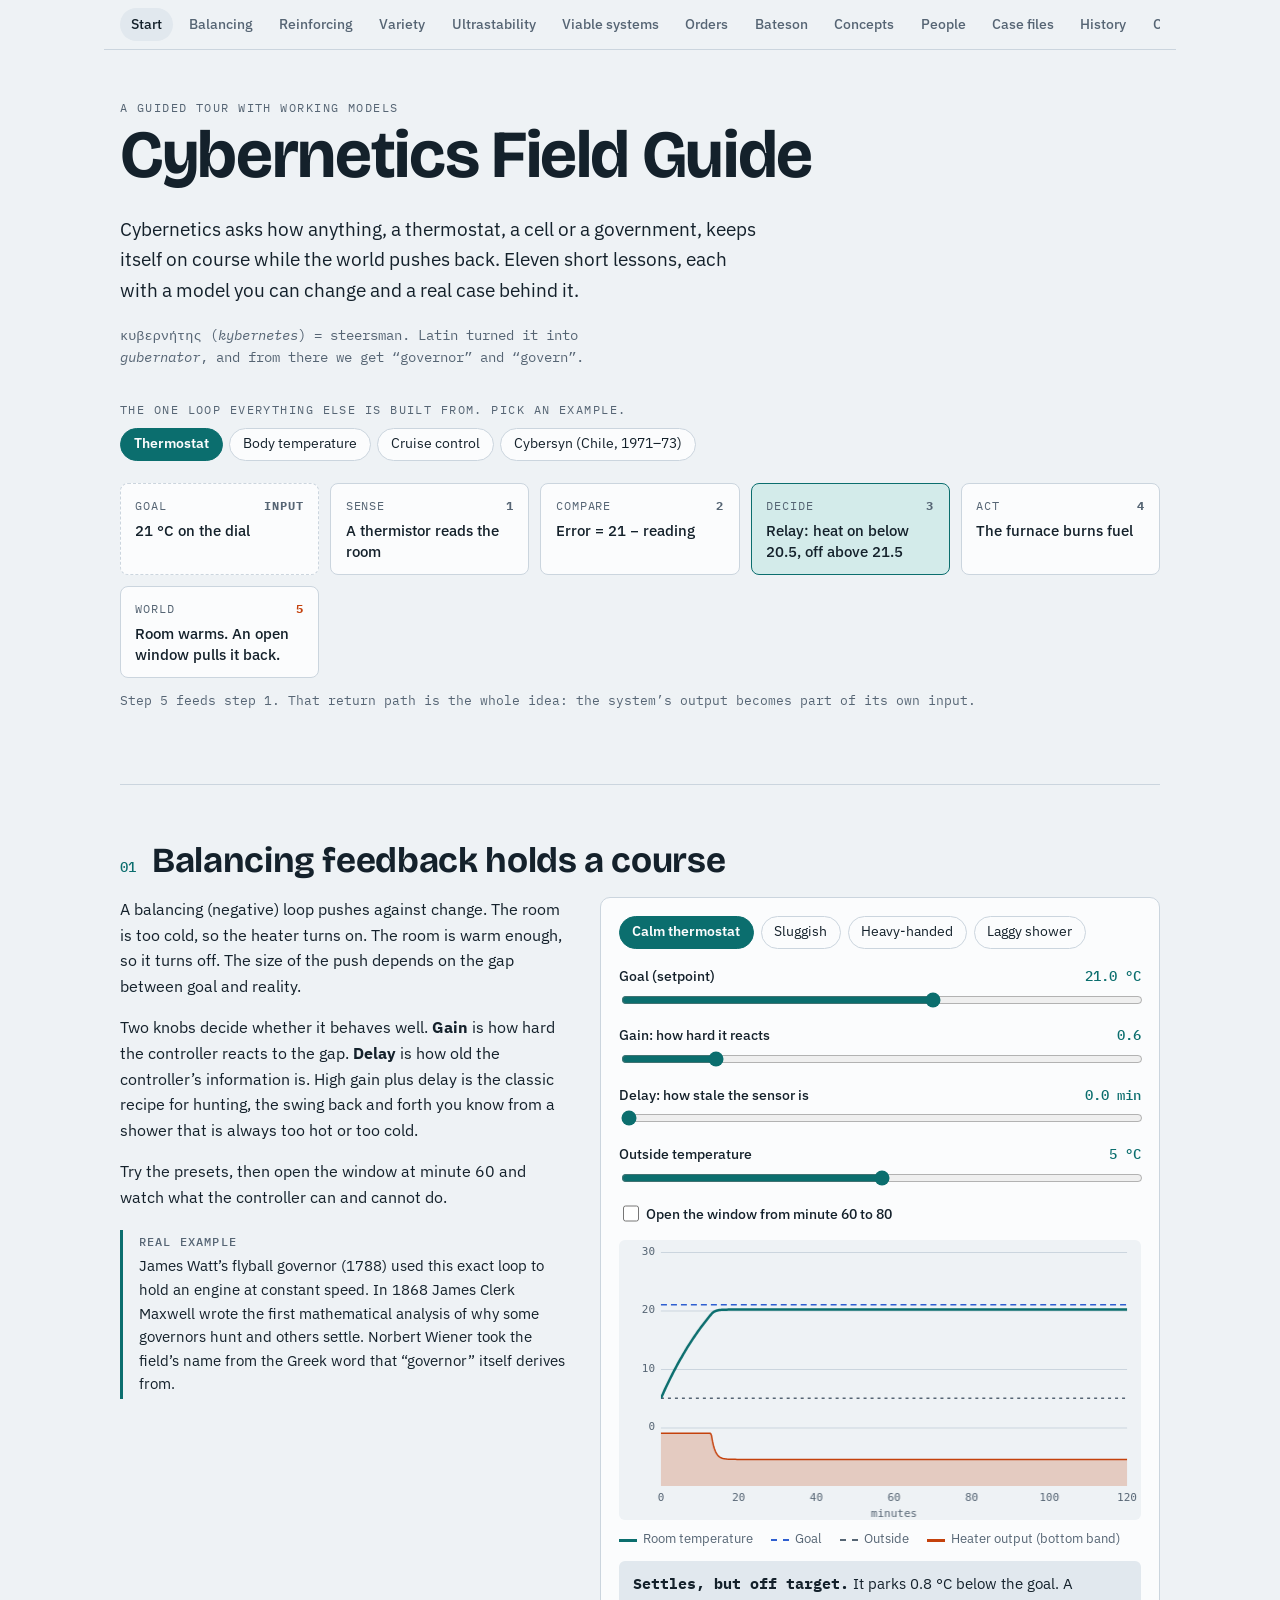
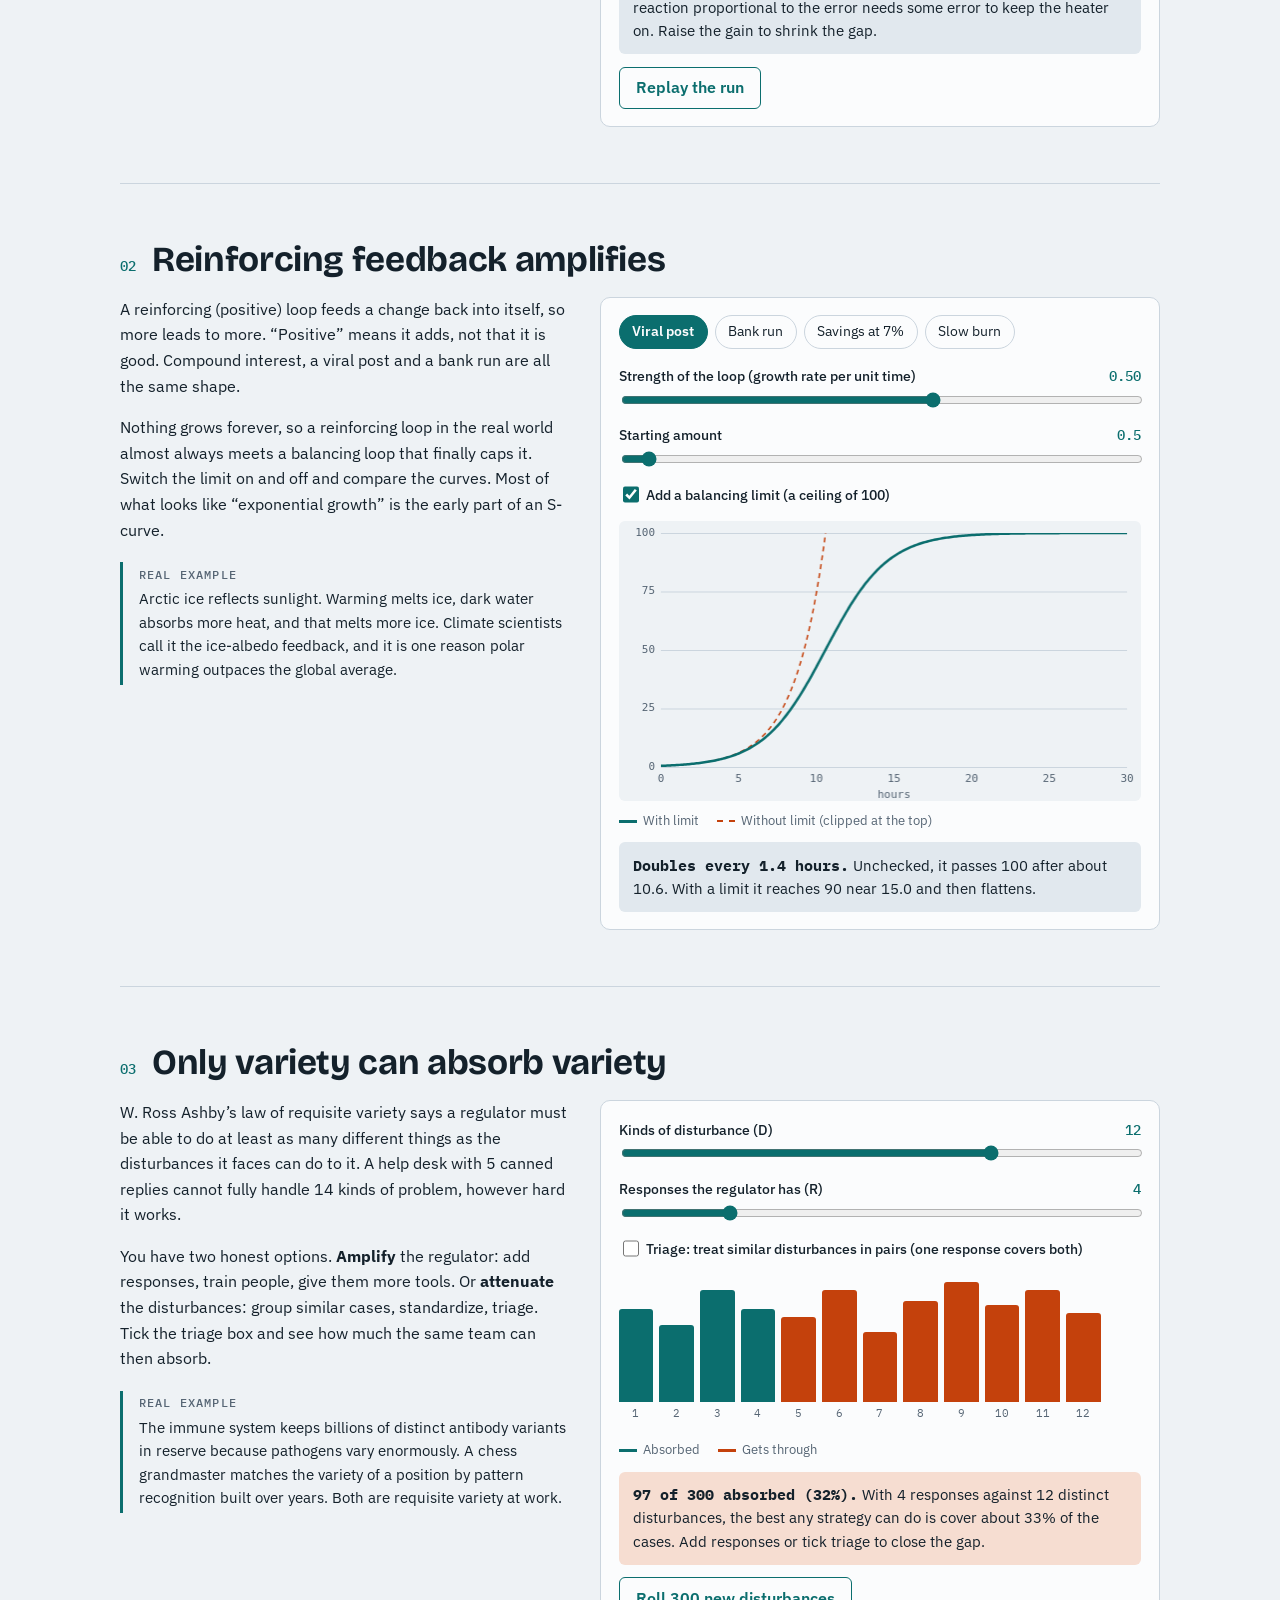
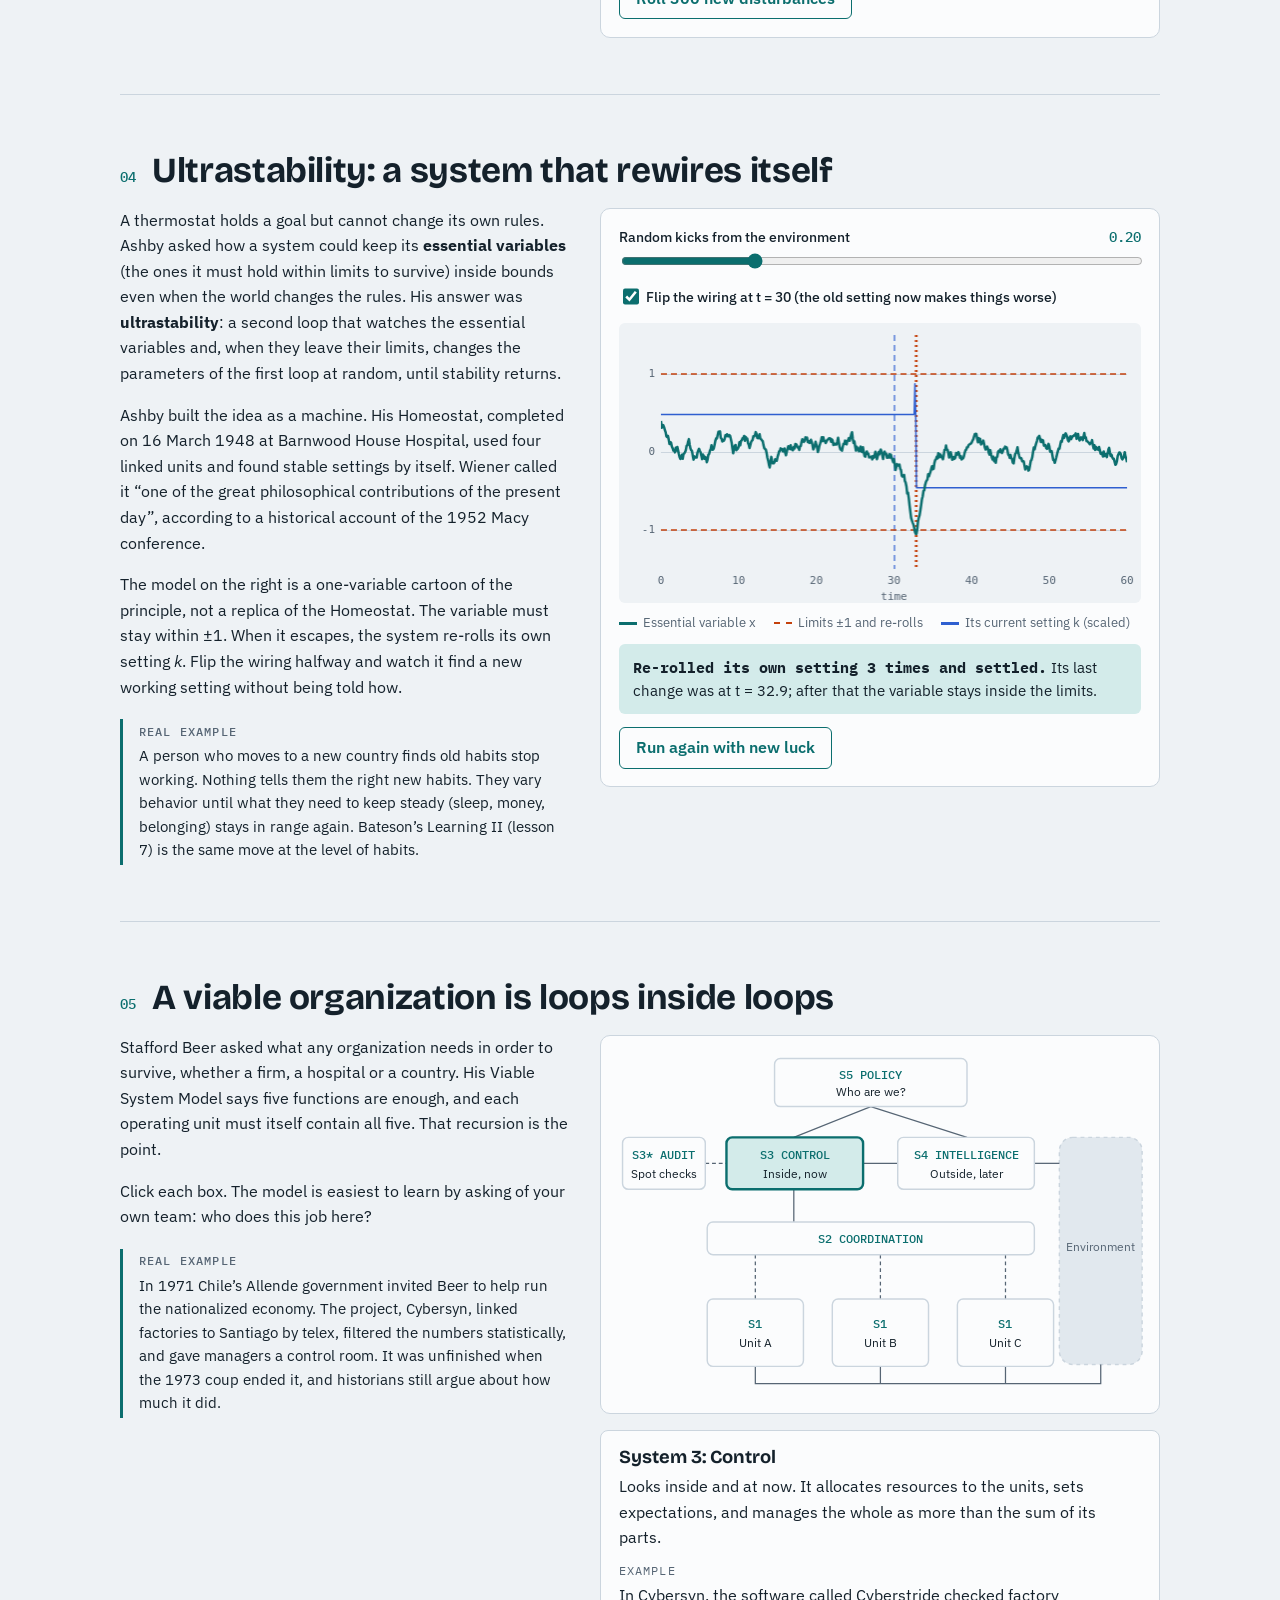
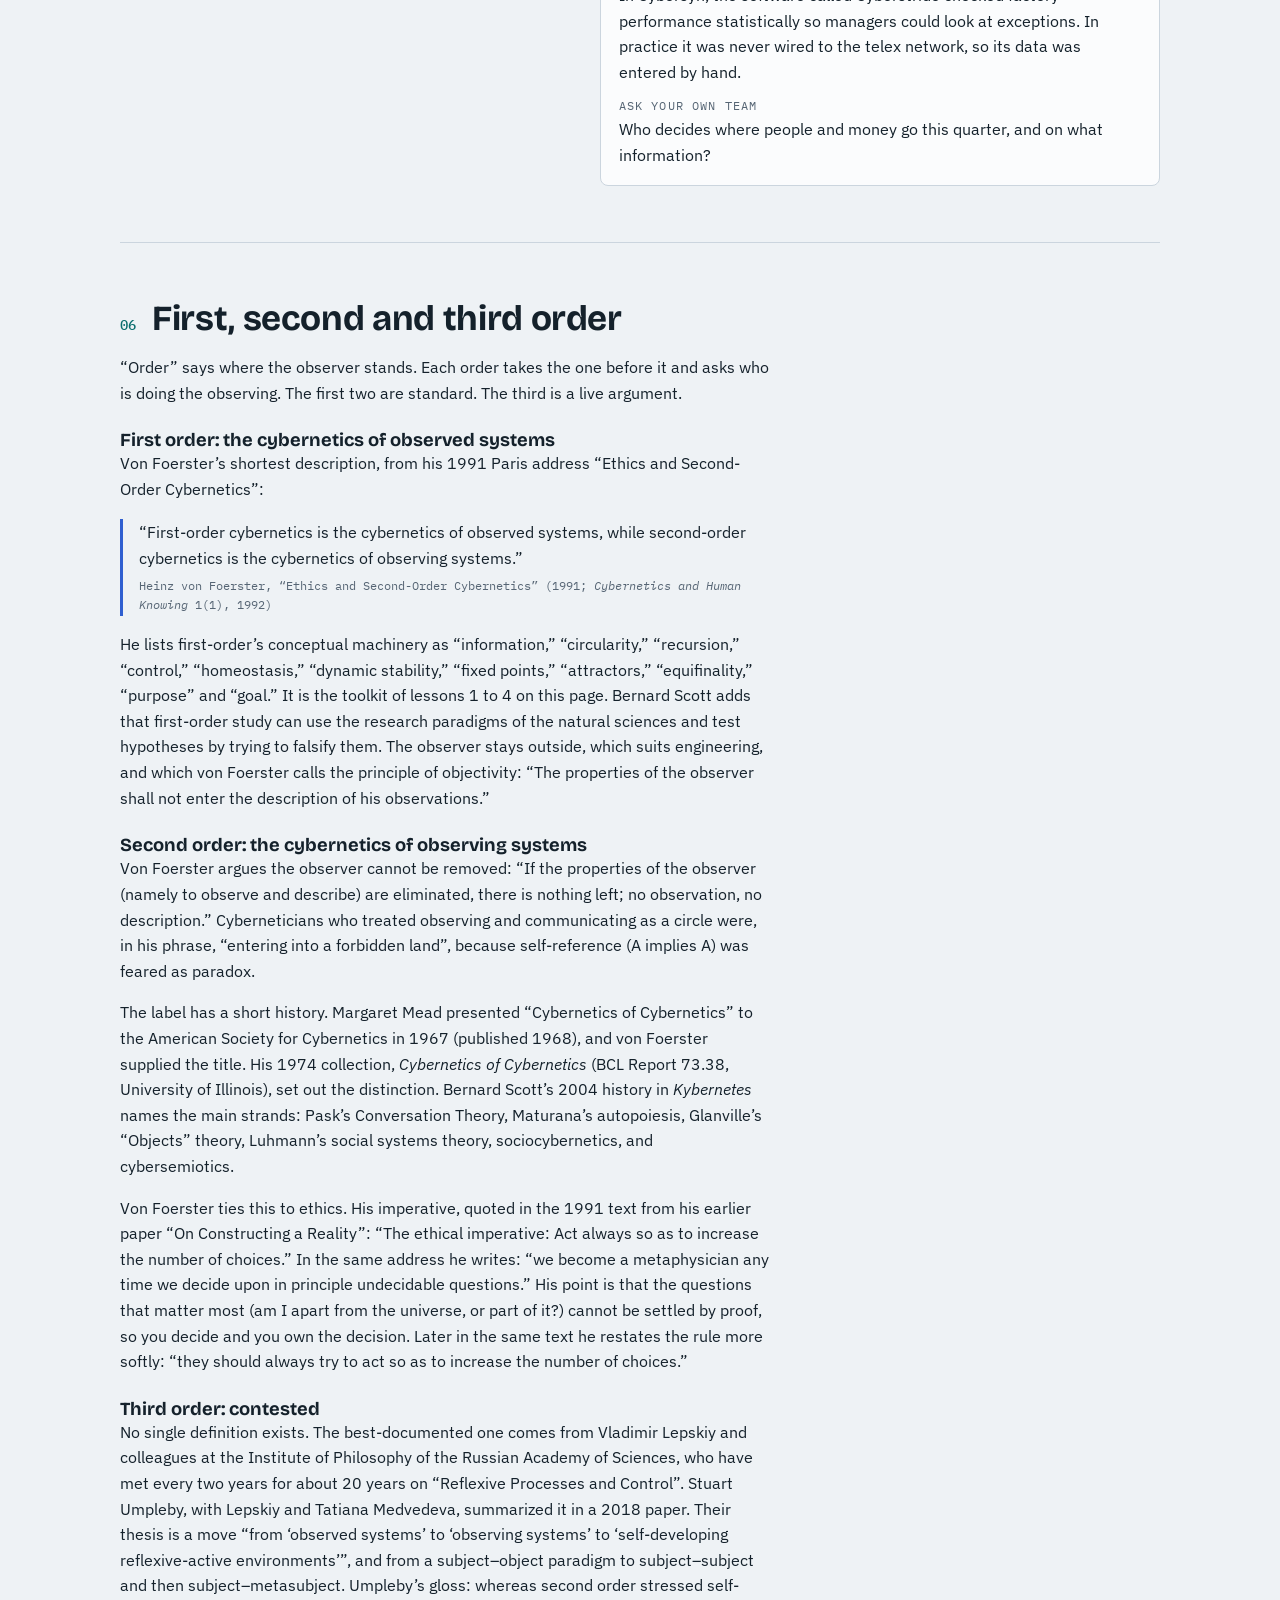
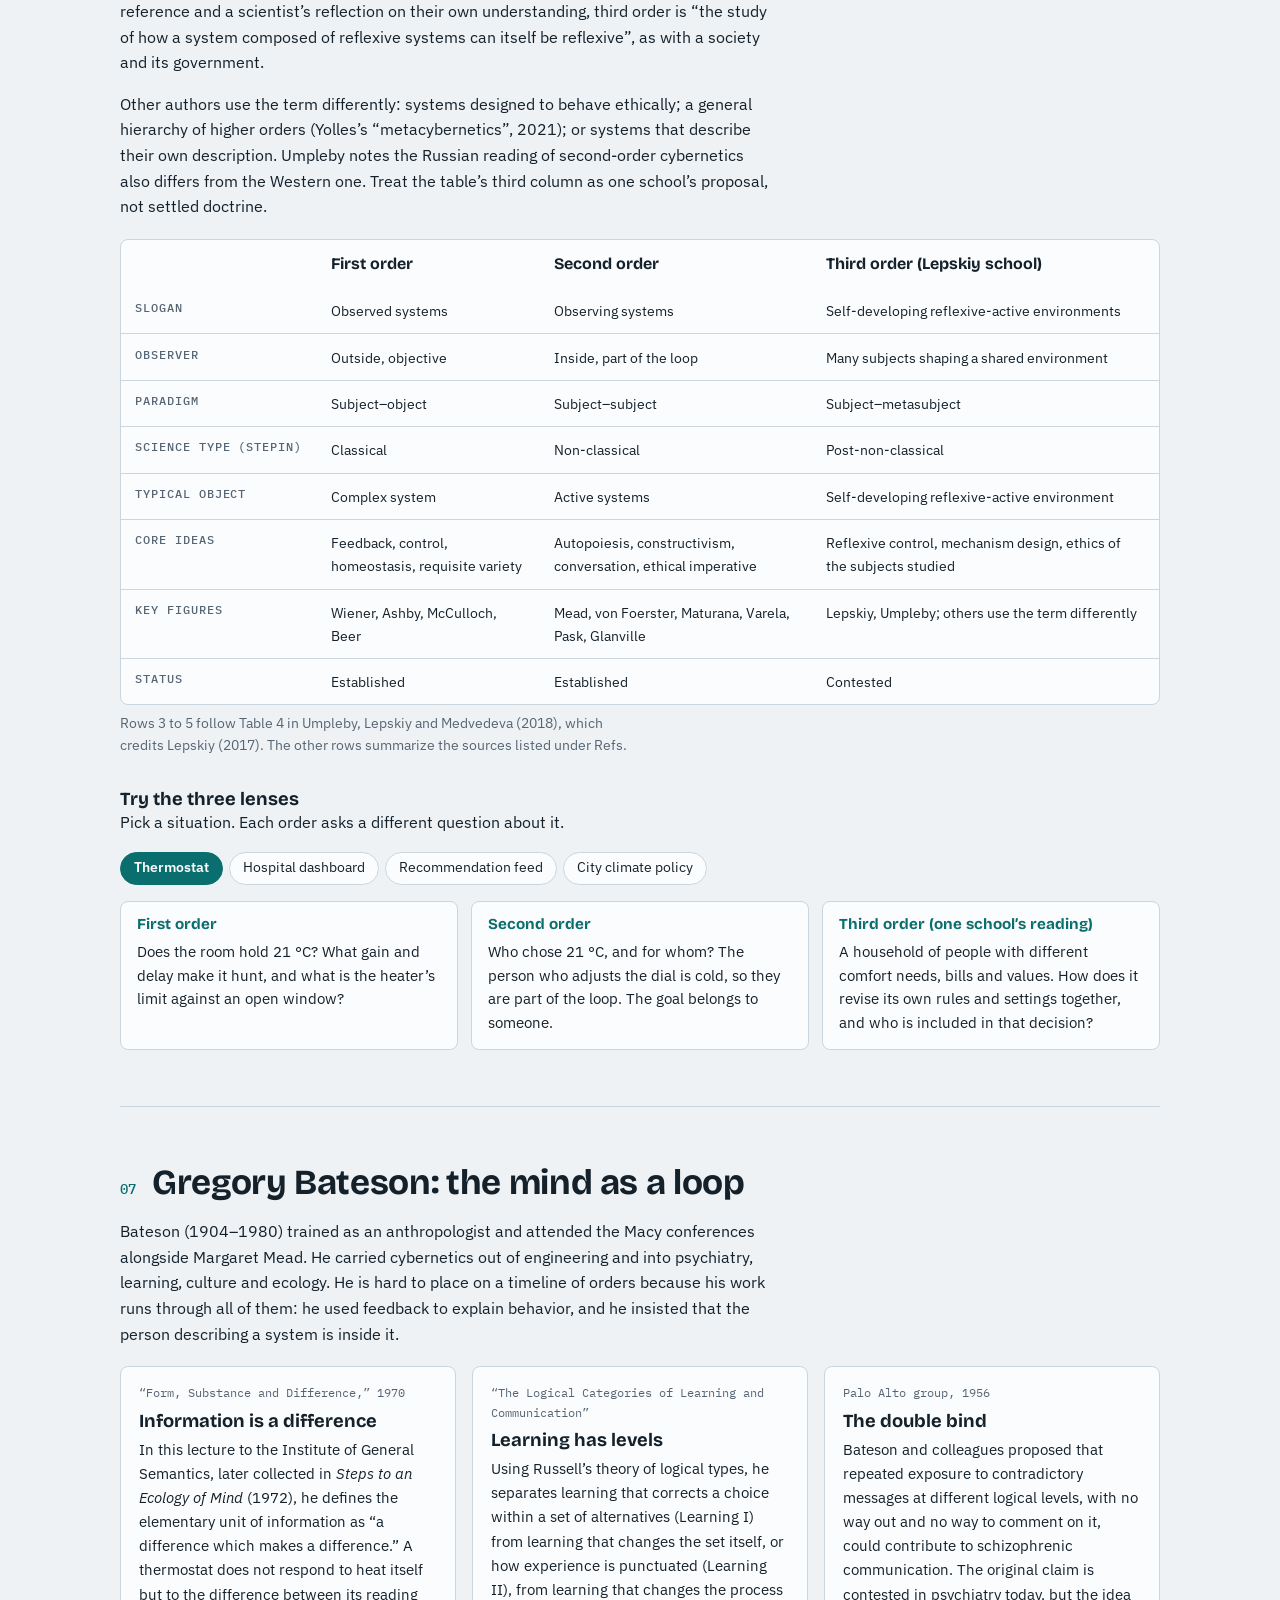
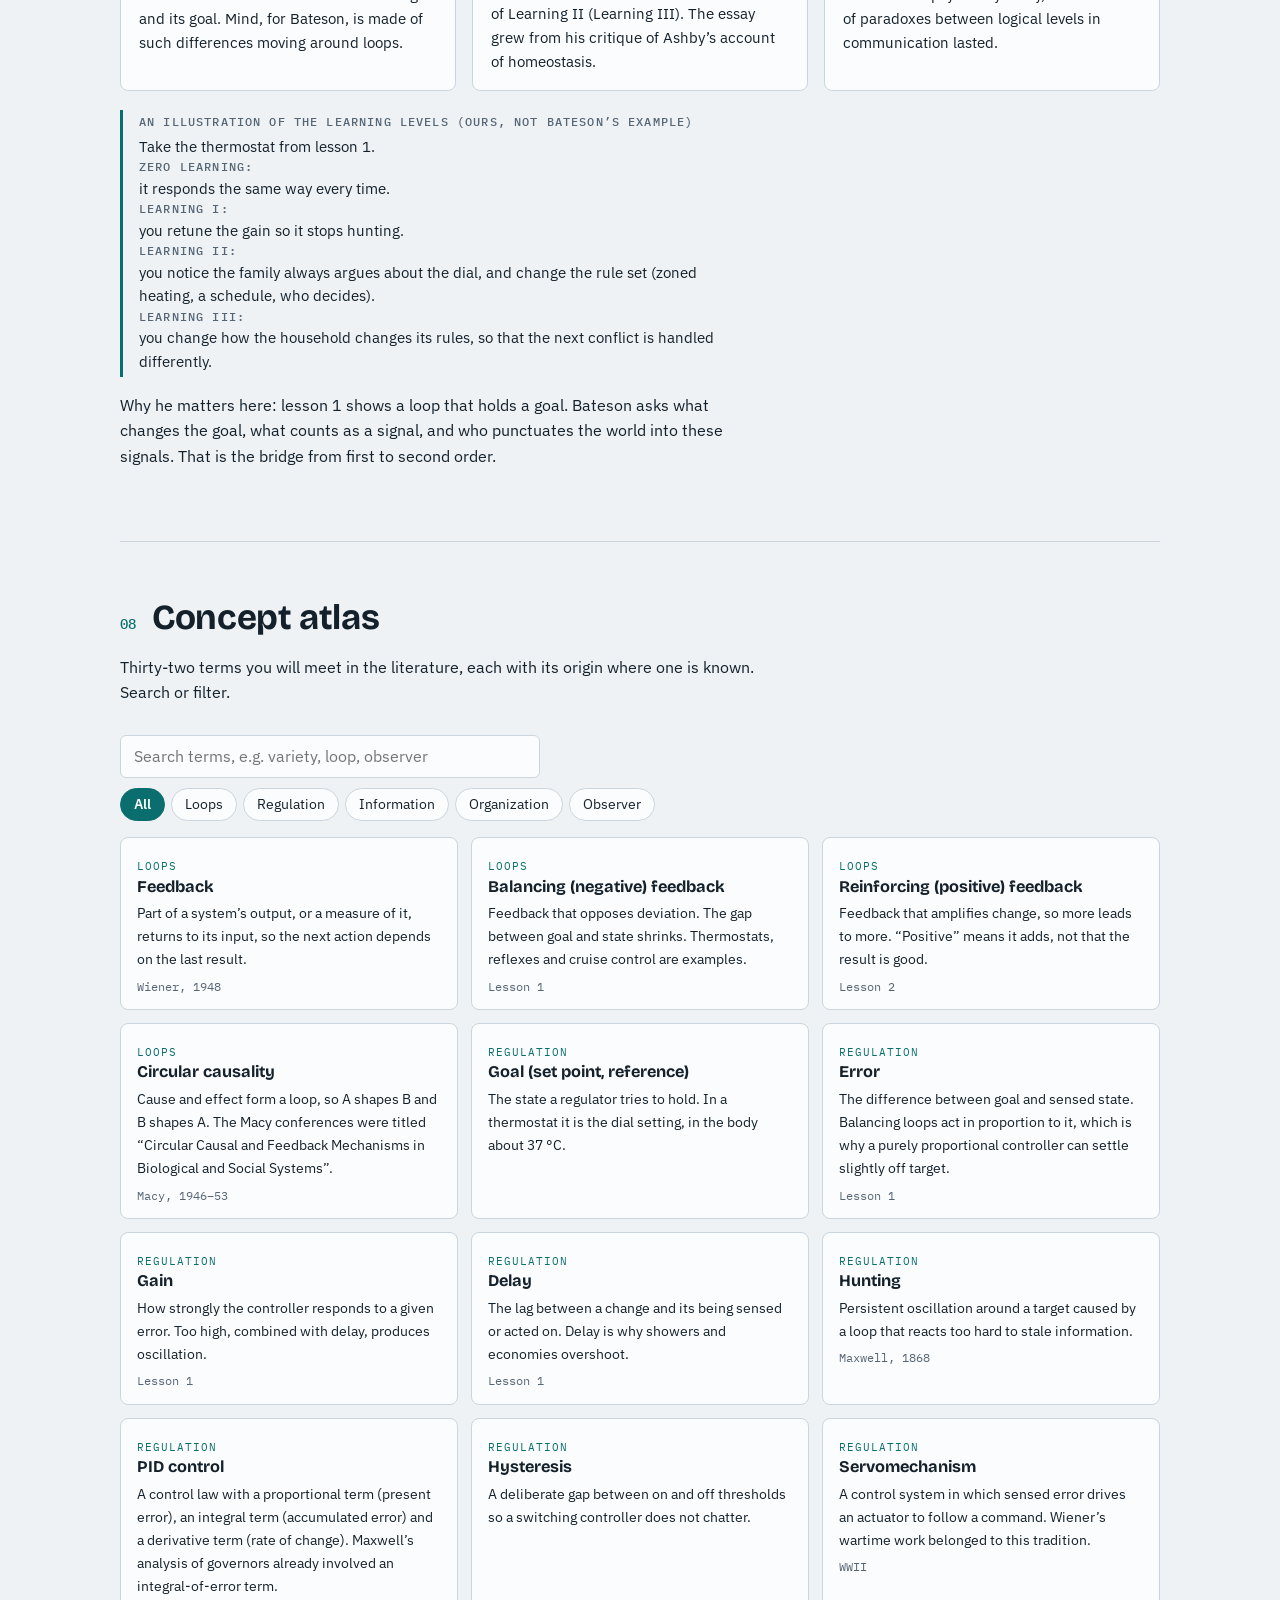
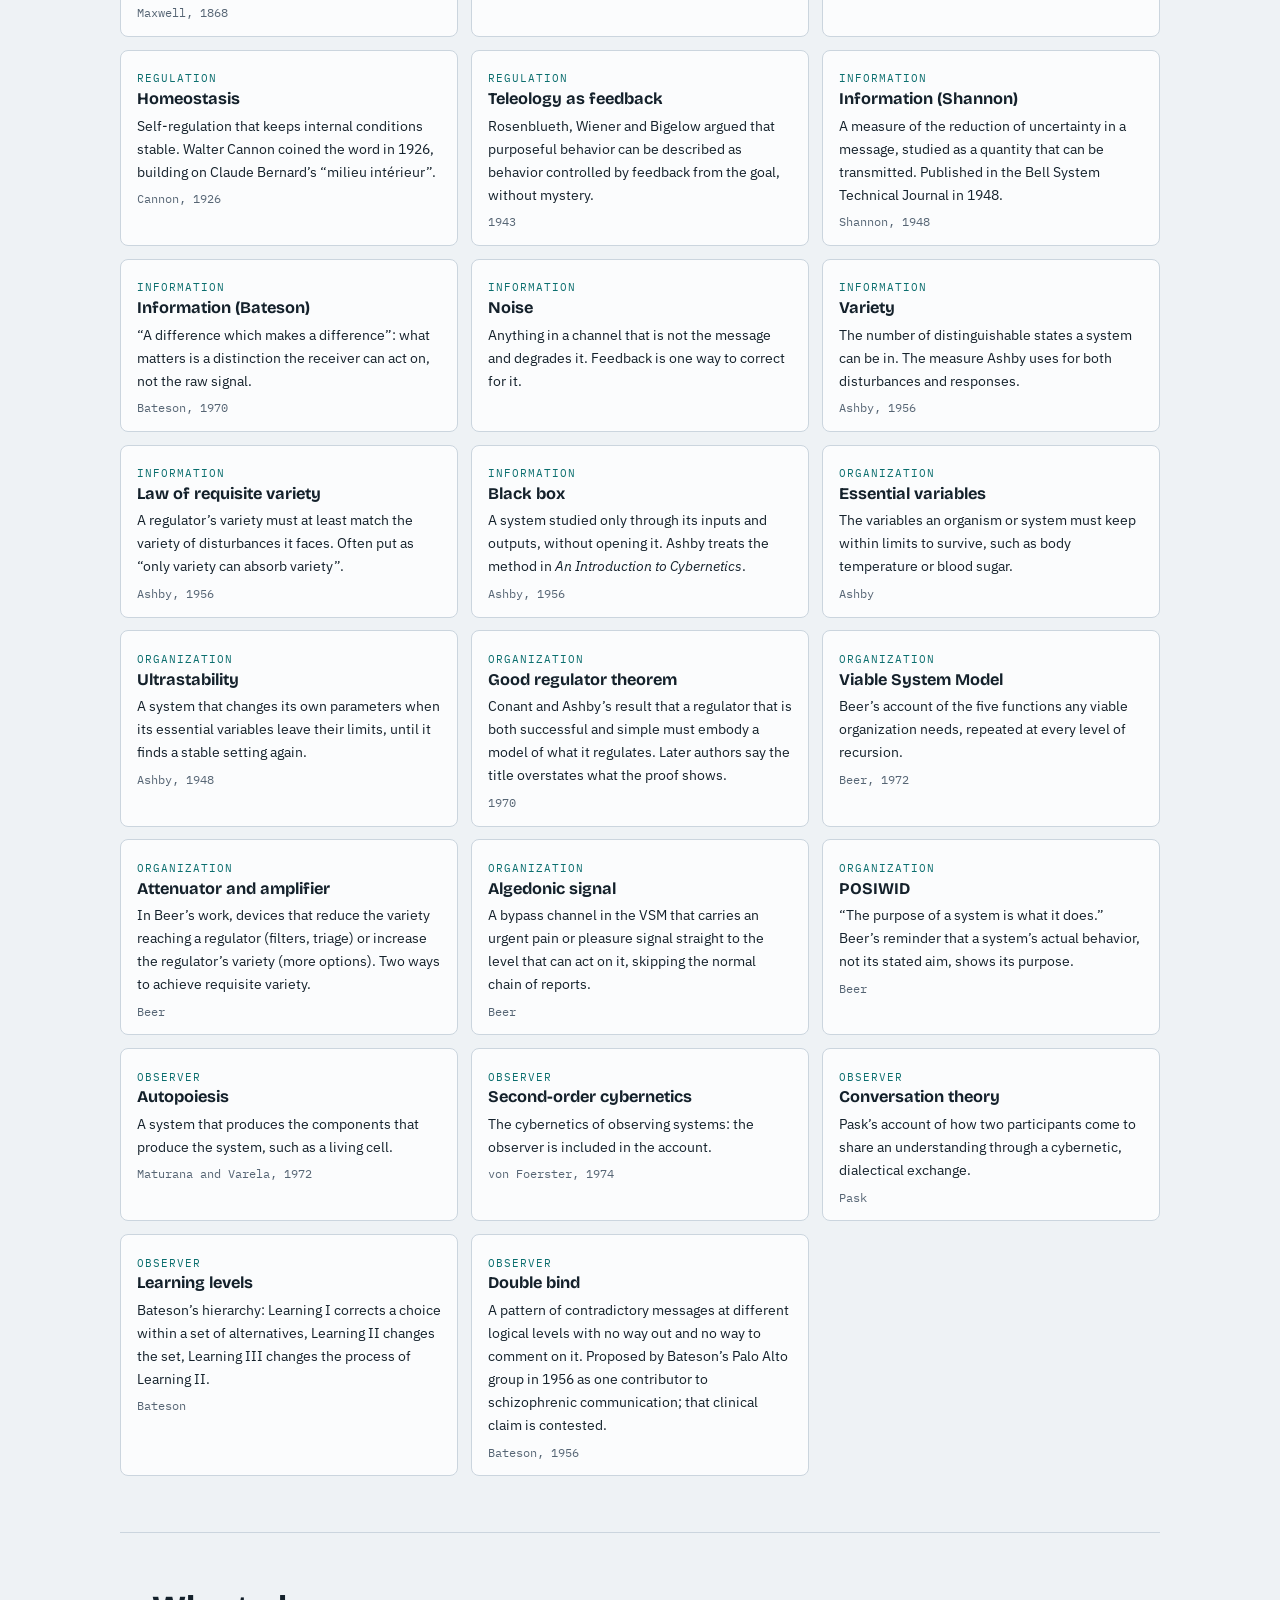
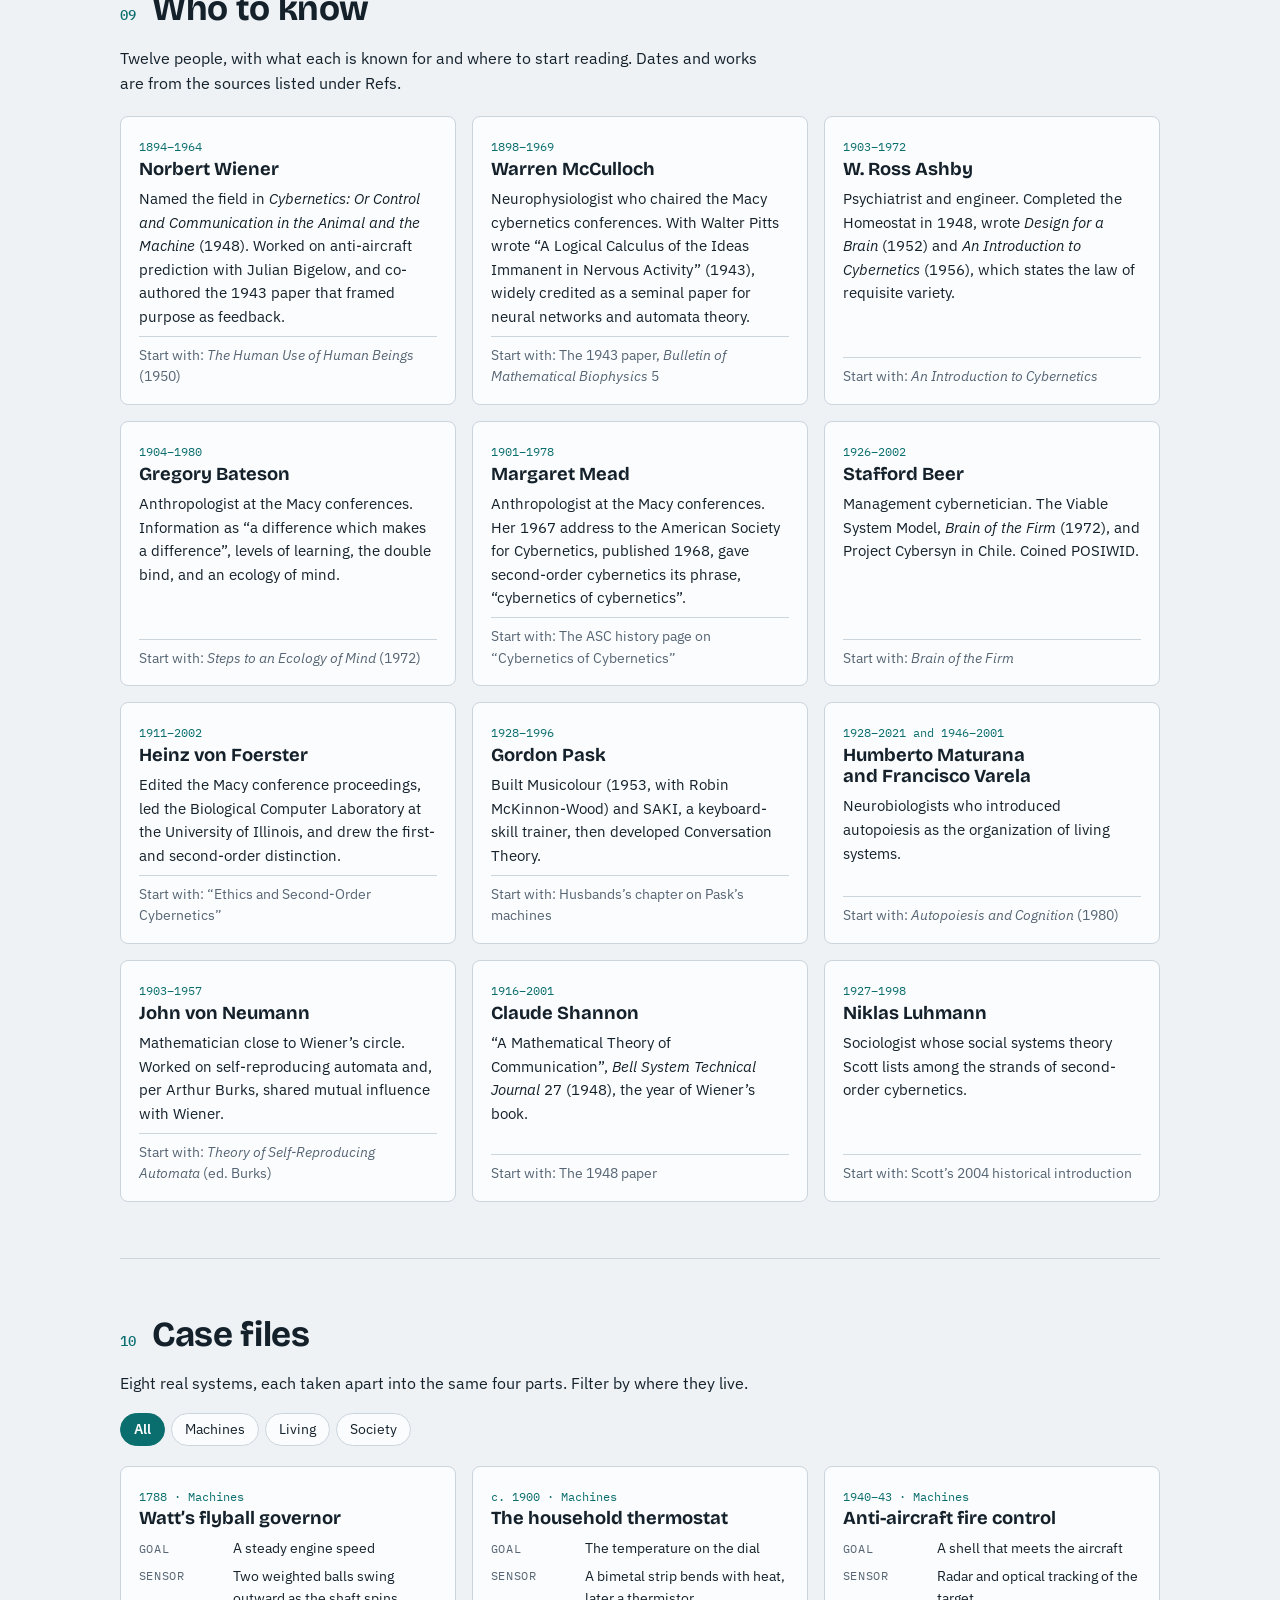
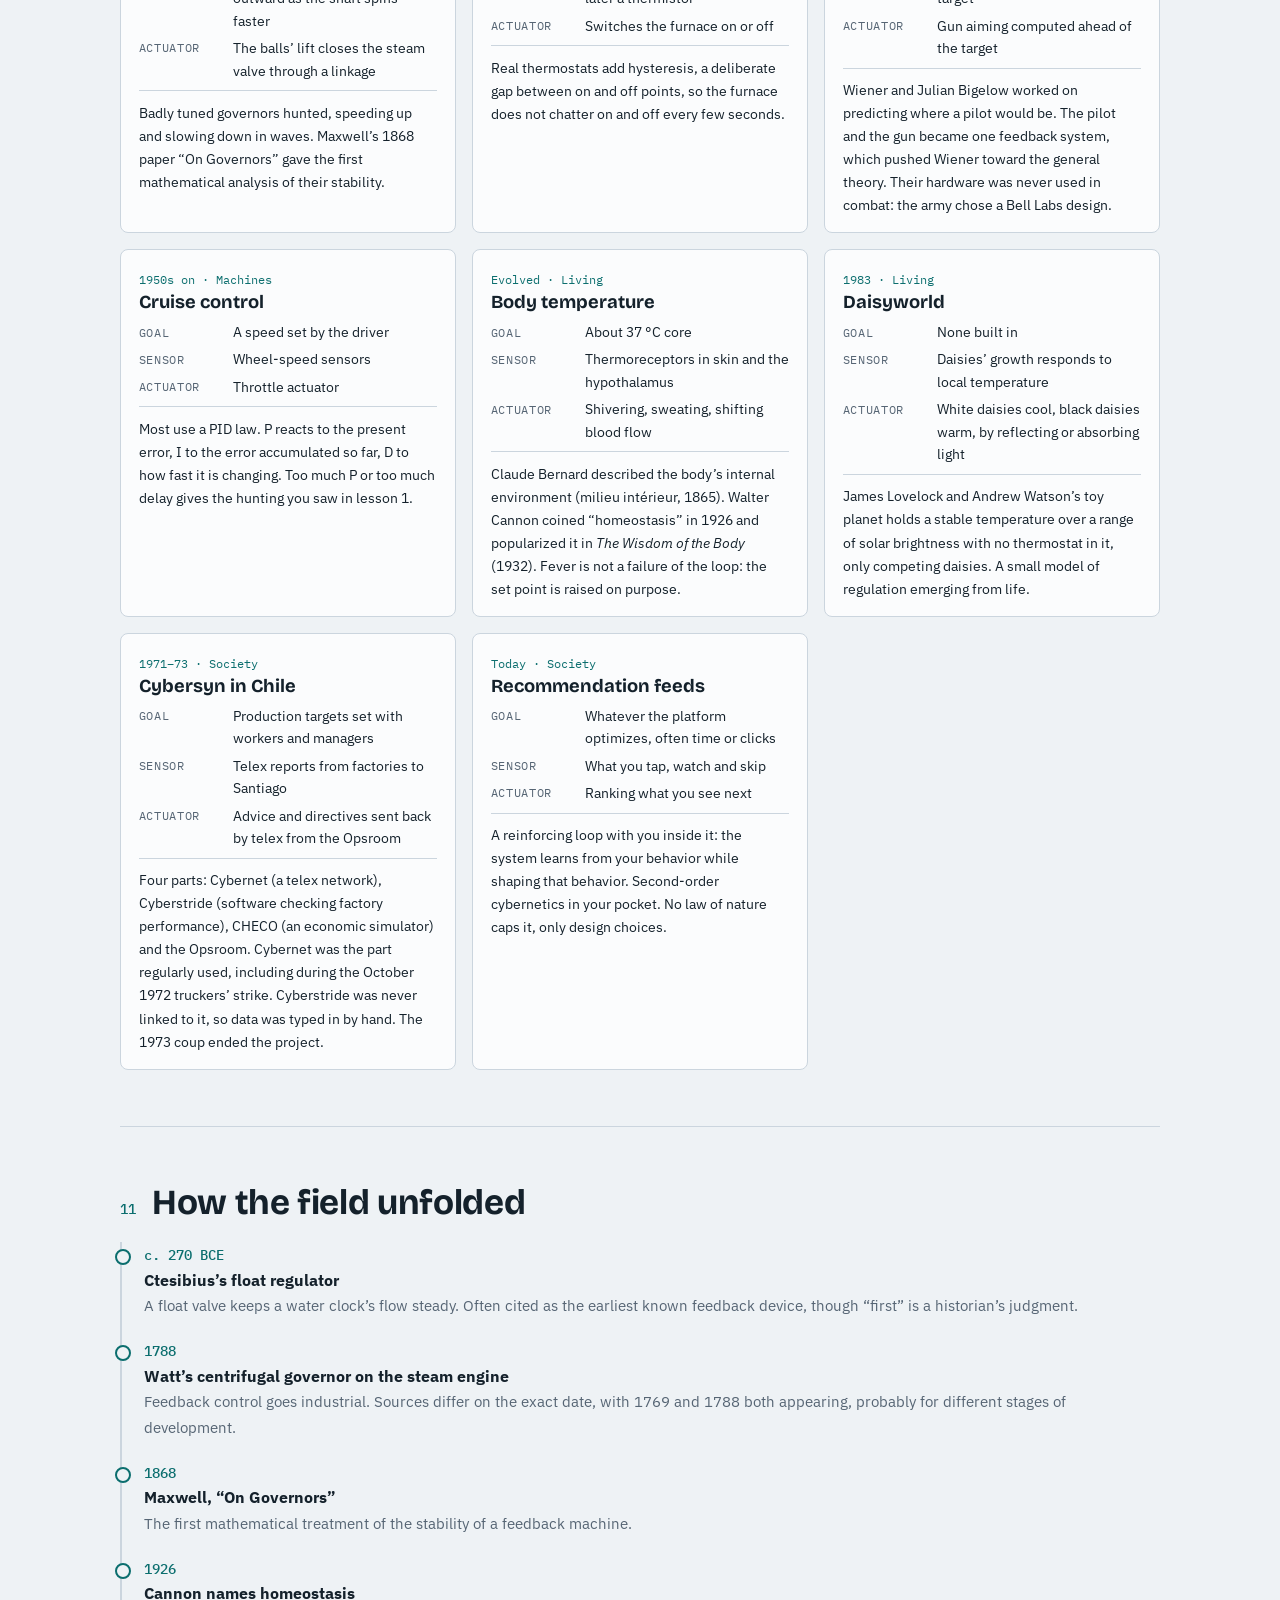
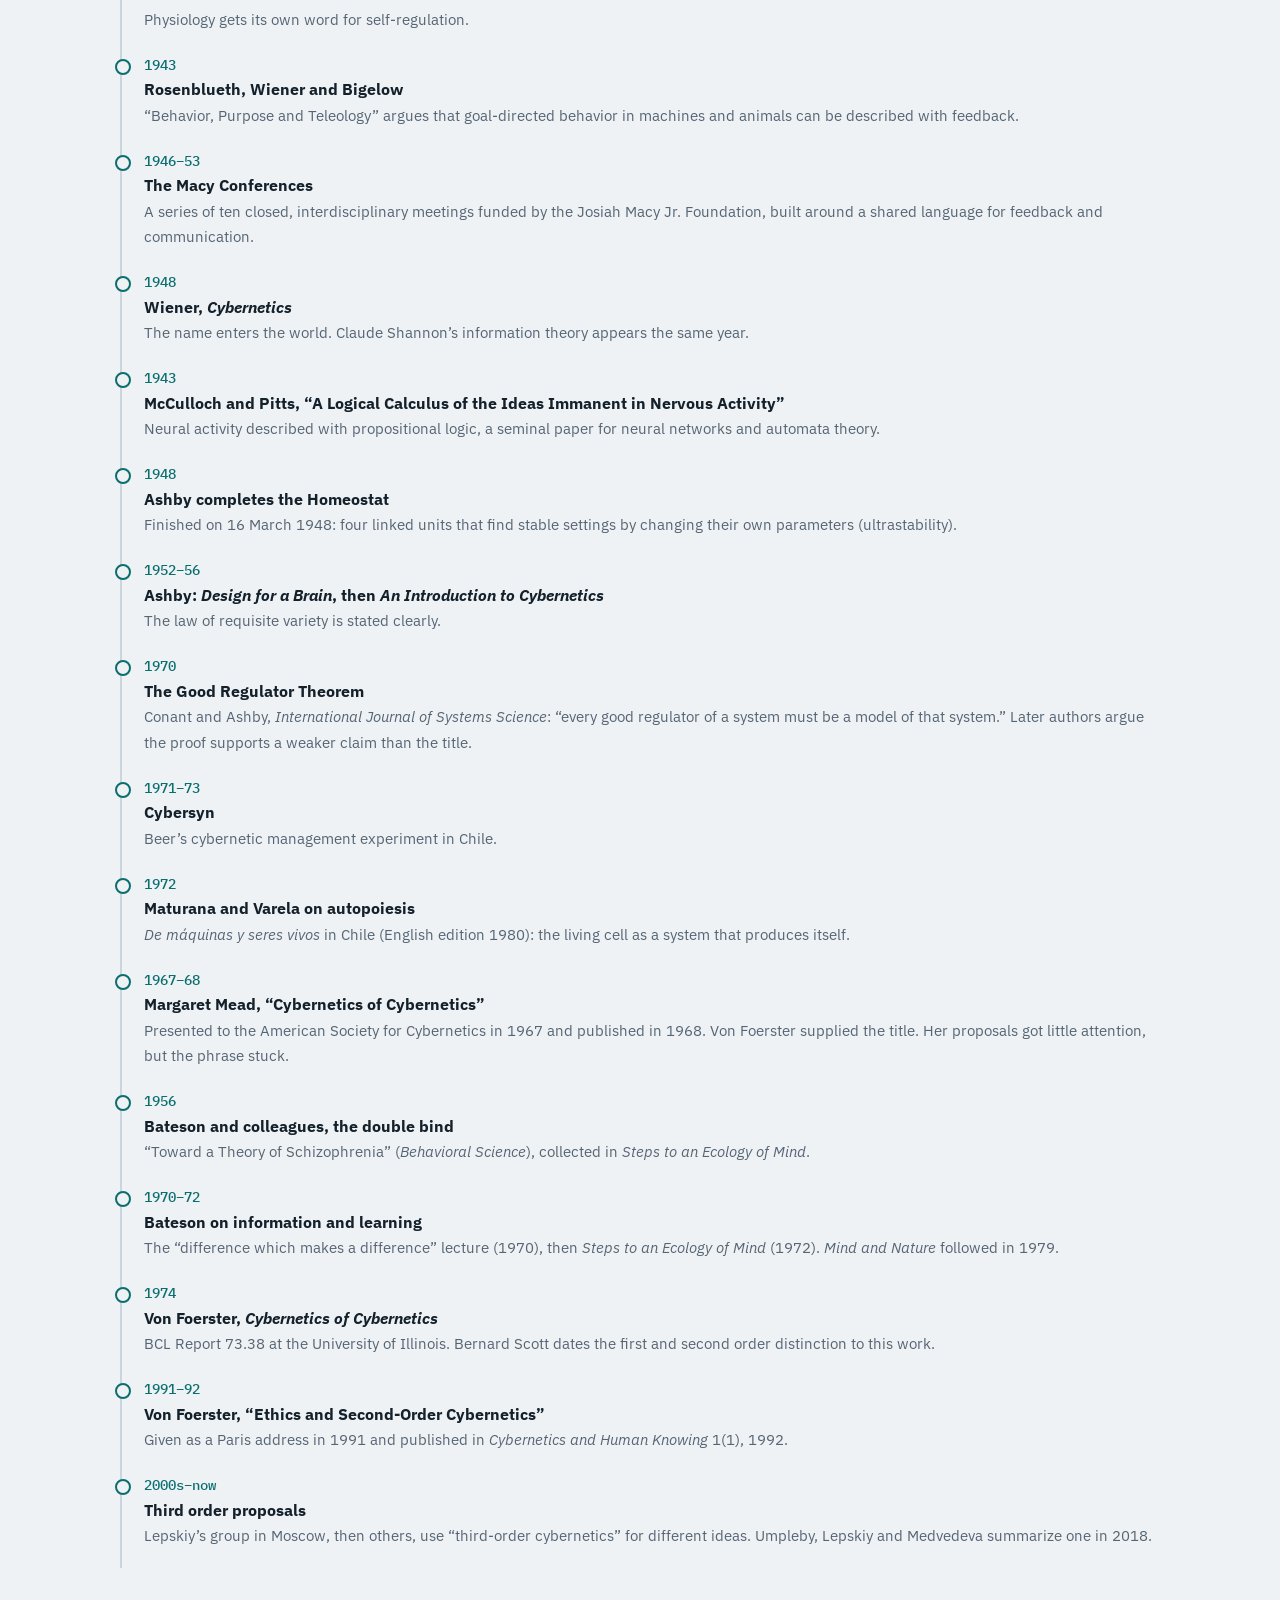
==== commit 088abf50: "Add ultrastability lab, concept atlas, people profiles and sources Co-Authored-By: Claude Sonnet 5.5" ====
--- a/index.html
+++ b/index.html
@@ -166,6 +166,19 @@
 .lens .col{background:var(--surface);border:1px solid var(--line);border-radius:8px;padding:.9rem 1rem}
 .lens .col h3{font-size:.95rem;margin-bottom:.4rem;color:var(--loop)}
 .lens .col p{margin:0;font-size:.92rem}
+.srch{width:100%;max-width:420px;padding:.5rem .8rem;border:1px solid var(--line);border-radius:6px;background:var(--surface);margin:.8rem 0 .6rem}
+.gloss{display:grid;grid-template-columns:repeat(auto-fill,minmax(290px,1fr));gap:.8rem;margin-top:1rem}
+.term{background:var(--surface);border:1px solid var(--line);border-radius:8px;padding:.85rem 1rem}
+.term h3{font-size:1.02rem;margin-bottom:.25rem}
+.term .tag{font-family:var(--mono);font-size:.68rem;letter-spacing:.09em;text-transform:uppercase;color:var(--loop)}
+.term p{margin:.3rem 0 0;font-size:.9rem}
+.term .src{font-family:var(--mono);font-size:.75rem;color:var(--muted);margin-top:.4rem;display:block}
+.nores{color:var(--muted);margin-top:1rem}
+.people{display:grid;grid-template-columns:repeat(auto-fill,minmax(300px,1fr));gap:1rem;margin-top:1.2rem}
+.person{background:var(--surface);border:1px solid var(--line);border-radius:8px;padding:1rem 1.1rem;display:flex;flex-direction:column;gap:.45rem}
+.person .yrs{font-family:var(--mono);font-size:.78rem;color:var(--loop)}
+.person p{margin:0;font-size:.92rem}
+.person .read1{font-size:.85rem;color:var(--muted);border-top:1px solid var(--line);padding-top:.5rem;margin-top:auto}
 .read{display:grid;gap:.8rem;margin-top:1rem;padding:0;list-style:none}
 .read li{padding:.7rem 1rem;background:var(--surface);border:1px solid var(--line);border-radius:8px;font-size:.94rem}
 .read b{font-weight:600}
@@ -180,7 +193,7 @@
 <header class="hero" id="top">
   <div class="eyebrow">A guided tour with working models</div>
   <h1>Cybernetics Field Guide</h1>
-  <p class="lede">Cybernetics asks how anything, a thermostat, a cell or a government, keeps itself on course while the world pushes back. Eight short lessons, each with a model you can change and a real case behind it.</p>
+  <p class="lede">Cybernetics asks how anything, a thermostat, a cell or a government, keeps itself on course while the world pushes back. Eleven short lessons, each with a model you can change and a real case behind it.</p>
   <p class="ety">κυβερνήτης (<i>kybernetes</i>) = steersman. Latin turned it into <i>gubernator</i>, and from there we get “governor” and “govern”.</p>
 
   <div style="margin-top:2rem">
@@ -266,9 +279,33 @@
   </div>
 </section>
 
+<!-- 4u -->
+<section id="ultra">
+  <div class="head"><span class="no">04</span><h2>Ultrastability: a system that rewires itself</h2></div>
+  <div class="two">
+    <div>
+      <p>A thermostat holds a goal but cannot change its own rules. Ashby asked how a system could keep its <b>essential variables</b> (the ones it must hold within limits to survive) inside bounds even when the world changes the rules. His answer was <b>ultrastability</b>: a second loop that watches the essential variables and, when they leave their limits, changes the parameters of the first loop at random, until stability returns.</p>
+      <p>Ashby built the idea as a machine. His Homeostat, completed on 16 March 1948 at Barnwood House Hospital, used four linked units and found stable settings by itself. Wiener called it “one of the great philosophical contributions of the present day”, according to a historical account of the 1952 Macy conference.</p>
+      <p>The model on the right is a one-variable cartoon of the principle, not a replica of the Homeostat. The variable must stay within ±1. When it escapes, the system re-rolls its own setting <i>k</i>. Flip the wiring halfway and watch it find a new working setting without being told how.</p>
+      <div class="ex"><b>Real example</b><p>A person who moves to a new country finds old habits stop working. Nothing tells them the right new habits. They vary behavior until what they need to keep steady (sleep, money, belonging) stays in range again. Bateson’s Learning II (lesson 7) is the same move at the level of habits.</p></div>
+    </div>
+    <div class="lab">
+      <div class="ctl">
+        <label><span class="line"><span>Random kicks from the environment</span><span class="v" id="v4n"></span></span><input type="range" id="noise" min="0" max="0.8" step="0.05" value="0.2"></label>
+        <label><span><input type="checkbox" id="flip" checked>Flip the wiring at t = 30 (the old setting now makes things worse)</span></label>
+      </div>
+      <div style="height:.9rem"></div>
+      <canvas id="c4" role="img" aria-label="A variable that must stay between minus one and one, with the system re-rolling its own setting when it escapes"></canvas>
+      <div class="legend"><span><i style="border-color:var(--loop)"></i>Essential variable x</span><span><i class="dash" style="border-color:var(--err)"></i>Limits ±1 and re-rolls</span><span><i style="border-color:var(--sig)"></i>Its current setting k (scaled)</span></div>
+      <div class="verdict" id="verdict4"></div>
+      <div style="margin-top:.8rem"><button class="btn ghost" id="again4">Run again with new luck</button></div>
+    </div>
+  </div>
+</section>
+
 <!-- 4 -->
 <section id="viable">
-  <div class="head"><span class="no">04</span><h2>A viable organization is loops inside loops</h2></div>
+  <div class="head"><span class="no">05</span><h2>A viable organization is loops inside loops</h2></div>
   <div class="two">
     <div>
       <p>Stafford Beer asked what any organization needs in order to survive, whether a firm, a hospital or a country. His Viable System Model says five functions are enough, and each operating unit must itself contain all five. That recursion is the point.</p>
@@ -303,7 +340,7 @@
 
 <!-- 5 -->
 <section id="observer">
-  <div class="head"><span class="no">05</span><h2>First, second and third order</h2></div>
+  <div class="head"><span class="no">06</span><h2>First, second and third order</h2></div>
   <p>“Order” says where the observer stands. Each order takes the one before it and asks who is doing the observing. The first two are standard. The third is a live argument.</p>
 
   <h3 style="margin-top:1.5rem">First order: the cybernetics of observed systems</h3>
@@ -343,7 +380,7 @@
 
 <!-- 6 -->
 <section id="bateson">
-  <div class="head"><span class="no">06</span><h2>Gregory Bateson: the mind as a loop</h2></div>
+  <div class="head"><span class="no">07</span><h2>Gregory Bateson: the mind as a loop</h2></div>
   <p>Bateson (1904–1980) trained as an anthropologist and attended the Macy conferences alongside Margaret Mead. He carried cybernetics out of engineering and into psychiatry, learning, culture and ecology. He is hard to place on a timeline of orders because his work runs through all of them: he used feedback to explain behavior, and he insisted that the person describing a system is inside it.</p>
   <div class="cards">
     <div class="card"><span class="by">“Form, Substance and Difference,” 1970</span><h3>Information is a difference</h3><p>In this lecture to the Institute of General Semantics, later collected in <i>Steps to an Ecology of Mind</i> (1972), he defines the elementary unit of information as “a difference which makes a difference.” A thermostat does not respond to heat itself but to the difference between its reading and its goal. Mind, for Bateson, is made of such differences moving around loops.</p></div>
@@ -354,9 +391,25 @@
   <p style="margin-top:1rem">Why he matters here: lesson 1 shows a loop that holds a goal. Bateson asks what changes the goal, what counts as a signal, and who punctuates the world into these signals. That is the bridge from first to second order.</p>
 </section>
 
+<!-- 8 -->
+<section id="atlas">
+  <div class="head"><span class="no">08</span><h2>Concept atlas</h2></div>
+  <p>Thirty-two terms you will meet in the literature, each with its origin where one is known. Search or filter.</p>
+  <input class="srch" id="gsearch" type="search" placeholder="Search terms, e.g. variety, loop, observer" aria-label="Search the concept atlas">
+  <div class="chips" id="gchips" role="group" aria-label="Filter concepts"></div>
+  <div class="gloss" id="gloss"></div>
+  <p class="nores" id="gnores" hidden>No term matches that search.</p>
+</section>
+
+<section id="people">
+  <div class="head"><span class="no">09</span><h2>Who to know</h2></div>
+  <p>Twelve people, with what each is known for and where to start reading. Dates and works are from the sources listed under Refs.</p>
+  <div class="people" id="peoplegrid"></div>
+</section>
+
 <!-- 7 -->
 <section id="cases">
-  <div class="head"><span class="no">07</span><h2>Case files</h2></div>
+  <div class="head"><span class="no">10</span><h2>Case files</h2></div>
   <p>Eight real systems, each taken apart into the same four parts. Filter by where they live.</p>
   <div class="chips" id="casefilter" role="group" aria-label="Filter case files"></div>
   <div class="casegrid" id="casegrid"></div>
@@ -364,7 +417,7 @@
 
 <!-- 7 -->
 <section id="history">
-  <div class="head"><span class="no">08</span><h2>How the field unfolded</h2></div>
+  <div class="head"><span class="no">11</span><h2>How the field unfolded</h2></div>
   <ol class="tl" id="tl"></ol>
 </section>
 
@@ -400,6 +453,11 @@
     <li><b>Cybersyn.</b> Eden Medina, <i>Cybernetic Revolutionaries</i> (MIT Press, 2011); <a href="https://www.cambridge.org/core/services/aop-cambridge-core/content/view/4CF75E30D22554152A5EFDC9740E3440/S0022216X06001179a.pdf/designing_freedom_regulating_a_nation_socialist_cybernetics_in_allendes_chile.pdf">“Designing Freedom, Regulating a Nation”</a> (<i>Journal of Latin American Studies</i>, 2006); <a href="https://thereader.mitpress.mit.edu/project-cybersyn-chiles-radical-experiment-in-cybernetic-socialism">MIT Press Reader on Project Cybersyn</a>; <a href="https://en.wikipedia.org/wiki/Project_Cybersyn">Project Cybersyn overview</a></li>
     <li><b>Primary texts read for the orders section.</b> <a href="https://uranos.ch/research/references/VonFoerster1992/ethics.pdf">Von Foerster, “Ethics and Second-Order Cybernetics”</a>; <a href="https://cpb-us-e1.wpmucdn.com/blogs.gwu.edu/dist/d/257/files/2016/11/2018-Umpleby-Lepskiy-Medvedeva-2f7teld.pdf">Umpleby, Lepskiy and Medvedeva (2018)</a>; <a href="https://www.emerald.com/insight/content/doi/10.1108/03684920410556007/full/pdf">Scott, “Second-order cybernetics: an historical introduction”</a> (<i>Kybernetes</i> 33(9/10), 2004)</li>
     <li><b>Second-order cybernetics.</b> <a href="https://www.asc-cybernetics.org/CofC/">American Society for Cybernetics history of “Cybernetics of Cybernetics”</a>; <a href="https://en.wikipedia.org/wiki/Second-order_cybernetics">overview</a>; von Foerster, <a href="https://pangaro.com/hciiseminar2019/Heinz_von_Foerster-Ethics_and_Second-order_Cybernetics.pdf">“Ethics and Second-Order Cybernetics”</a></li>
+    <li><b>Ashby and the Homeostat.</b> <a href="https://en.wikipedia.org/wiki/Homeostat">Homeostat overview</a>; <a href="https://archives.library.illinois.edu/?p=14051">University of Illinois Archives on Ashby</a></li>
+    <li><b>McCulloch and Pitts (1943).</b> <a href="https://www.doi.org/10.1007/BF02478259">DOI 10.1007/BF02478259</a></li>
+    <li><b>Beer’s concepts.</b> <a href="https://en.wikipedia.org/wiki/Stafford_Beer">Stafford Beer (POSIWID)</a>; <a href="https://metaphorum.org/wp-content/uploads/2022/09/Appendix-Diagnosing-the-System.pdf">Metaphorum appendix on attenuators and amplifiers</a></li>
+    <li><b>Pask.</b> <a href="https://users.sussex.ac.uk/~ezequiel/Husbands_08_Ch08_185-212.pdf">Husbands, chapter 8</a>; <a href="https://en.wikipedia.org/wiki/Gordon_Pask">Gordon Pask overview</a></li>
+    <li><b>Wiener’s book.</b> <a href="https://www.britannica.com/science/cybernetics">Britannica on cybernetics</a>; <a href="https://monoskop.org/Wiener">Monoskop bibliography</a></li>
     <li><b>Gregory Bateson.</b> <i>Steps to an Ecology of Mind</i> (1972; <a href="https://rauterberg.employee.id.tue.nl/lecturenotes/DDM110%20CAS/Bateson-1972%20Steps%20to%20an%20ecology%20of%20mind.pdf">scanned copy</a>); <a href="https://faculty.washington.edu/jernel/521/Form.htm">“Form, Substance and Difference”</a>; <a href="https://www.vordenker.de/vgo/logical-categories-of-learning.pdf">“The Logical Categories of Learning and Communication”</a></li>
     <li><b>Further on third order.</b> Yolles, <a href="https://www.mdpi.com/2079-8954/9/2/34">“Metacybernetics: Towards a General Theory of Higher Order Cybernetics”</a> (<i>Systems</i>, 2021); Umpleby, Lepskiy and Medvedeva, <a href="https://cpb-us-e1.wpmucdn.com/blogs.gwu.edu/dist/d/257/files/2016/11/2018-Umpleby-Lepskiy-Medvedeva-2f7teld.pdf">“Recent developments in cybernetics”</a> (2019)</li>
     <li><b>Daisyworld.</b> Watson and Lovelock, “Biological homeostasis of the global environment: the parable of Daisyworld,” <i>Tellus</i> 35B, 1983, pp. 284–289. <a href="https://www.jameslovelock.org/biological-homeostasis-of-the-global-environment-the-parable-of-daisyworld/">James Lovelock’s site</a></li>
@@ -424,7 +482,7 @@
 function fmt(x,d){return Number(x).toFixed(d==null?1:d)}
 
 /* ---------- nav ---------- */
-var sections=[["top","Start"],["balance","Balancing"],["reinforce","Reinforcing"],["variety","Variety"],["viable","Viable systems"],["observer","Orders"],["bateson","Bateson"],["cases","Case files"],["history","History"],["quiz","Check"],["read","Reading"],["sources","Sources"]];
+var sections=[["top","Start"],["balance","Balancing"],["reinforce","Reinforcing"],["variety","Variety"],["ultra","Ultrastability"],["viable","Viable systems"],["observer","Orders"],["bateson","Bateson"],["atlas","Concepts"],["people","People"],["cases","Case files"],["history","History"],["quiz","Check"],["read","Reading"],["sources","Sources"]];
 var navrow=$("navrow");
 sections.forEach(function(s){
   var a=document.createElement("a");a.href="#"+s[0];a.textContent=s[1];a.dataset.t=s[0];
@@ -498,6 +556,7 @@
     ctx.fillStyle=muted;ctx.textAlign="center";ctx.fillText(o.band[2],(X(o.band[0])+X(o.band[1]))/2,m.t+9);
   }
   ctx.save();ctx.beginPath();ctx.rect(m.l,m.t,pw,ph);ctx.clip();
+  (o.vlines||[]).forEach(function(v){ctx.beginPath();ctx.setLineDash(v.dash||[3,3]);ctx.lineWidth=1.2;ctx.strokeStyle=cssv(v.color);ctx.moveTo(X(v.x)+.5,m.t);ctx.lineTo(X(v.x)+.5,m.t+ph);ctx.stroke();ctx.setLineDash([])});
   var rev=o.reveal==null?1:o.reveal;
   o.series.forEach(function(se){
     ctx.beginPath();var started=false;
@@ -701,6 +760,8 @@
   ["1943","Rosenblueth, Wiener and Bigelow","“Behavior, Purpose and Teleology” argues that goal-directed behavior in machines and animals can be described with feedback."],
   ["1946–53","The Macy Conferences","A series of ten closed, interdisciplinary meetings funded by the Josiah Macy Jr. Foundation, built around a shared language for feedback and communication."],
   ["1948","Wiener, <i>Cybernetics</i>","The name enters the world. Claude Shannon’s information theory appears the same year."],
+  ["1943","McCulloch and Pitts, “A Logical Calculus of the Ideas Immanent in Nervous Activity”","Neural activity described with propositional logic, a seminal paper for neural networks and automata theory."],
+  ["1948","Ashby completes the Homeostat","Finished on 16 March 1948: four linked units that find stable settings by changing their own parameters (ultrastability)."],
   ["1952–56","Ashby: <i>Design for a Brain</i>, then <i>An Introduction to Cybernetics</i>","The law of requisite variety is stated clearly."],
   ["1970","The Good Regulator Theorem","Conant and Ashby, <i>International Journal of Systems Science</i>: “every good regulator of a system must be a model of that system.” Later authors argue the proof supports a weaker claim than the title."],
   ["1971–73","Cybersyn","Beer’s cybernetic management experiment in Chile."],
@@ -761,14 +822,118 @@
   show(names[0]);
 })();
 
+/* ---------- lab 4: ultrastability ---------- */
+var seed4=7;
+function rng(a){return function(){a|=0;a=a+0x6D2B79F5|0;var t=Math.imul(a^a>>>15,1|a);t=t+Math.imul(t^t>>>7,61|t)^t;return((t^t>>>14)>>>0)/4294967296}}
+function run4(){
+  var noise=+$("noise").value,flip=$("flip").checked,rnd=rng(seed4);
+  $("v4n").textContent=fmt(noise,2);
+  var dt=.1,N=600,x=.5,k=.8,sgn=1,xs=[],ks=[],rolls=[],last=0;
+  for(var i=0;i<=N;i++){
+    var t=i*dt;
+    if(flip&&Math.abs(t-30)<dt/2)sgn=-1;
+    x+=-sgn*k*x*dt+noise*(rnd()-.5)*Math.sqrt(dt)*2;
+    x=clamp(x,-1.3,1.3);
+    if(Math.abs(x)>1){k=(rnd()*4-2);rolls.push(t);last=t;x=clamp(x,-1.05,1.05)}
+    xs.push([t,x]);ks.push([t,k*.6]);
+  }
+  var vl=[{x:30,color:"--sig",dash:[6,4]}];
+  if(!flip)vl=[];
+  rolls.forEach(function(t){vl.push({x:t,color:"--err",dash:[2,3]})});
+  drawChart($("c4"),{xmax:60,xstep:10,ymin:-1.5,ymax:1.5,yticks:[-1,0,1],xlabel:"time",vlines:vl,
+    series:[{data:[[0,1],[60,1]],color:"--err",dash:[6,4],width:1.5},{data:[[0,-1],[60,-1]],color:"--err",dash:[6,4],width:1.5},{data:ks,color:"--sig",width:1.5},{data:xs,color:"--loop",width:2.5}]});
+  var v=$("verdict4");
+  var tail=xs.slice(Math.round(N*.8)).map(function(p){return Math.abs(p[1])}),mx=Math.max.apply(null,tail);
+  if(mx<=1&&last<50){v.className="verdict good";v.innerHTML="<b>Re-rolled its own setting "+rolls.length+" time"+(rolls.length===1?"":"s")+" and settled.</b> Its last change was at t = "+fmt(last)+"; after that the variable stays inside the limits."}
+  else{v.className="verdict bad";v.innerHTML="<b>Still searching.</b> "+rolls.length+" re-rolls so far and the variable keeps escaping. With heavy kicks, even a good setting cannot hold. Lower the kicks or run again."}
+}
+["noise","flip"].forEach(function(id){$(id).addEventListener("input",run4)});
+$("again4").addEventListener("click",function(){seed4=(seed4*31+17)%100003;run4()});
+
+/* ---------- concept atlas ---------- */
+var GL=[
+ ["Feedback","Loops","Part of a system’s output, or a measure of it, returns to its input, so the next action depends on the last result.","Wiener, 1948"],
+ ["Balancing (negative) feedback","Loops","Feedback that opposes deviation. The gap between goal and state shrinks. Thermostats, reflexes and cruise control are examples.","Lesson 1"],
+ ["Reinforcing (positive) feedback","Loops","Feedback that amplifies change, so more leads to more. “Positive” means it adds, not that the result is good.","Lesson 2"],
+ ["Circular causality","Loops","Cause and effect form a loop, so A shapes B and B shapes A. The Macy conferences were titled “Circular Causal and Feedback Mechanisms in Biological and Social Systems”.","Macy, 1946–53"],
+ ["Goal (set point, reference)","Regulation","The state a regulator tries to hold. In a thermostat it is the dial setting, in the body about 37 °C.",""],
+ ["Error","Regulation","The difference between goal and sensed state. Balancing loops act in proportion to it, which is why a purely proportional controller can settle slightly off target.","Lesson 1"],
+ ["Gain","Regulation","How strongly the controller responds to a given error. Too high, combined with delay, produces oscillation.","Lesson 1"],
+ ["Delay","Regulation","The lag between a change and its being sensed or acted on. Delay is why showers and economies overshoot.","Lesson 1"],
+ ["Hunting","Regulation","Persistent oscillation around a target caused by a loop that reacts too hard to stale information.","Maxwell, 1868"],
+ ["PID control","Regulation","A control law with a proportional term (present error), an integral term (accumulated error) and a derivative term (rate of change). Maxwell’s analysis of governors already involved an integral-of-error term.","Maxwell, 1868"],
+ ["Hysteresis","Regulation","A deliberate gap between on and off thresholds so a switching controller does not chatter.",""],
+ ["Servomechanism","Regulation","A control system in which sensed error drives an actuator to follow a command. Wiener’s wartime work belonged to this tradition.","WWII"],
+ ["Homeostasis","Regulation","Self-regulation that keeps internal conditions stable. Walter Cannon coined the word in 1926, building on Claude Bernard’s “milieu intérieur”.","Cannon, 1926"],
+ ["Teleology as feedback","Regulation","Rosenblueth, Wiener and Bigelow argued that purposeful behavior can be described as behavior controlled by feedback from the goal, without mystery.","1943"],
+ ["Information (Shannon)","Information","A measure of the reduction of uncertainty in a message, studied as a quantity that can be transmitted. Published in the Bell System Technical Journal in 1948.","Shannon, 1948"],
+ ["Information (Bateson)","Information","“A difference which makes a difference”: what matters is a distinction the receiver can act on, not the raw signal.","Bateson, 1970"],
+ ["Noise","Information","Anything in a channel that is not the message and degrades it. Feedback is one way to correct for it.",""],
+ ["Variety","Information","The number of distinguishable states a system can be in. The measure Ashby uses for both disturbances and responses.","Ashby, 1956"],
+ ["Law of requisite variety","Information","A regulator’s variety must at least match the variety of disturbances it faces. Often put as “only variety can absorb variety”.","Ashby, 1956"],
+ ["Black box","Information","A system studied only through its inputs and outputs, without opening it. Ashby treats the method in <i>An Introduction to Cybernetics</i>.","Ashby, 1956"],
+ ["Essential variables","Organization","The variables an organism or system must keep within limits to survive, such as body temperature or blood sugar.","Ashby"],
+ ["Ultrastability","Organization","A system that changes its own parameters when its essential variables leave their limits, until it finds a stable setting again.","Ashby, 1948"],
+ ["Good regulator theorem","Organization","Conant and Ashby’s result that a regulator that is both successful and simple must embody a model of what it regulates. Later authors say the title overstates what the proof shows.","1970"],
+ ["Viable System Model","Organization","Beer’s account of the five functions any viable organization needs, repeated at every level of recursion.","Beer, 1972"],
+ ["Attenuator and amplifier","Organization","In Beer’s work, devices that reduce the variety reaching a regulator (filters, triage) or increase the regulator’s variety (more options). Two ways to achieve requisite variety.","Beer"],
+ ["Algedonic signal","Organization","A bypass channel in the VSM that carries an urgent pain or pleasure signal straight to the level that can act on it, skipping the normal chain of reports.","Beer"],
+ ["POSIWID","Organization","“The purpose of a system is what it does.” Beer’s reminder that a system’s actual behavior, not its stated aim, shows its purpose.","Beer"],
+ ["Autopoiesis","Observer","A system that produces the components that produce the system, such as a living cell.","Maturana and Varela, 1972"],
+ ["Second-order cybernetics","Observer","The cybernetics of observing systems: the observer is included in the account.","von Foerster, 1974"],
+ ["Conversation theory","Observer","Pask’s account of how two participants come to share an understanding through a cybernetic, dialectical exchange.","Pask"],
+ ["Learning levels","Observer","Bateson’s hierarchy: Learning I corrects a choice within a set of alternatives, Learning II changes the set, Learning III changes the process of Learning II.","Bateson"],
+ ["Double bind","Observer","A pattern of contradictory messages at different logical levels with no way out and no way to comment on it. Proposed by Bateson’s Palo Alto group in 1956 as one contributor to schizophrenic communication; that clinical claim is contested.","Bateson, 1956"]
+];
+(function(){
+  var tags=["All","Loops","Regulation","Information","Organization","Observer"],cur="All",q="";
+  var chips=$("gchips"),grid=$("gloss"),no=$("gnores");
+  tags.forEach(function(t){var b=document.createElement("button");b.className="chip";b.textContent=t;b.setAttribute("aria-pressed",t==="All"?"true":"false");
+    b.addEventListener("click",function(){cur=t;Array.prototype.forEach.call(chips.children,function(c){c.setAttribute("aria-pressed",c===b?"true":"false")});render()});chips.appendChild(b)});
+  function render(){
+    grid.innerHTML="";var n=0;
+    GL.forEach(function(g){
+      if(cur!=="All"&&g[1]!==cur)return;
+      var hay=(g[0]+" "+g[2]+" "+g[3]).toLowerCase();if(q&&hay.indexOf(q)<0)return;
+      var d=document.createElement("article");d.className="term";
+      d.innerHTML='<span class="tag">'+g[1]+'</span><h3>'+g[0]+'</h3><p>'+g[2]+'</p>'+(g[3]?'<span class="src">'+g[3]+'</span>':'');
+      grid.appendChild(d);n++;
+    });
+    no.hidden=n>0;
+  }
+  $("gsearch").addEventListener("input",function(e){q=e.target.value.trim().toLowerCase();render()});
+  render();
+})();
+
+/* ---------- people ---------- */
+var PEOPLE=[
+ ["Norbert Wiener","1894–1964","Named the field in <i>Cybernetics: Or Control and Communication in the Animal and the Machine</i> (1948). Worked on anti-aircraft prediction with Julian Bigelow, and co-authored the 1943 paper that framed purpose as feedback.","<i>The Human Use of Human Beings</i> (1950)"],
+ ["Warren McCulloch","1898–1969","Neurophysiologist who chaired the Macy cybernetics conferences. With Walter Pitts wrote “A Logical Calculus of the Ideas Immanent in Nervous Activity” (1943), widely credited as a seminal paper for neural networks and automata theory.","The 1943 paper, <i>Bulletin of Mathematical Biophysics</i> 5"],
+ ["W. Ross Ashby","1903–1972","Psychiatrist and engineer. Completed the Homeostat in 1948, wrote <i>Design for a Brain</i> (1952) and <i>An Introduction to Cybernetics</i> (1956), which states the law of requisite variety.","<i>An Introduction to Cybernetics</i>"],
+ ["Gregory Bateson","1904–1980","Anthropologist at the Macy conferences. Information as “a difference which makes a difference”, levels of learning, the double bind, and an ecology of mind.","<i>Steps to an Ecology of Mind</i> (1972)"],
+ ["Margaret Mead","1901–1978","Anthropologist at the Macy conferences. Her 1967 address to the American Society for Cybernetics, published 1968, gave second-order cybernetics its phrase, “cybernetics of cybernetics”.","The ASC history page on “Cybernetics of Cybernetics”"],
+ ["Stafford Beer","1926–2002","Management cybernetician. The Viable System Model, <i>Brain of the Firm</i> (1972), and Project Cybersyn in Chile. Coined POSIWID.","<i>Brain of the Firm</i>"],
+ ["Heinz von Foerster","1911–2002","Edited the Macy conference proceedings, led the Biological Computer Laboratory at the University of Illinois, and drew the first- and second-order distinction.","“Ethics and Second-Order Cybernetics”"],
+ ["Gordon Pask","1928–1996","Built Musicolour (1953, with Robin McKinnon-Wood) and SAKI, a keyboard-skill trainer, then developed Conversation Theory.","Husbands’s chapter on Pask’s machines"],
+ ["Humberto Maturana and Francisco Varela","1928–2021 and 1946–2001","Neurobiologists who introduced autopoiesis as the organization of living systems.","<i>Autopoiesis and Cognition</i> (1980)"],
+ ["John von Neumann","1903–1957","Mathematician close to Wiener’s circle. Worked on self-reproducing automata and, per Arthur Burks, shared mutual influence with Wiener.","<i>Theory of Self-Reproducing Automata</i> (ed. Burks)"],
+ ["Claude Shannon","1916–2001","“A Mathematical Theory of Communication”, <i>Bell System Technical Journal</i> 27 (1948), the year of Wiener’s book.","The 1948 paper"],
+ ["Niklas Luhmann","1927–1998","Sociologist whose social systems theory Scott lists among the strands of second-order cybernetics.","Scott’s 2004 historical introduction"]
+];
+(function(){
+  var g=$("peoplegrid");
+  PEOPLE.forEach(function(p){var d=document.createElement("article");d.className="person";
+    d.innerHTML='<div><span class="yrs">'+p[1]+'</span><h3>'+p[0]+'</h3></div><p>'+p[2]+'</p><div class="read1">Start with: '+p[3]+'</div>';g.appendChild(d)});
+})();
+
 /* ---------- redraw hooks ---------- */
-function redraw(){run1();run2();}
+function redraw(){run1();run2();run4();}
 var rt=null;
 window.addEventListener("resize",function(){clearTimeout(rt);rt=setTimeout(redraw,80)});
 try{window.matchMedia("(prefers-color-scheme: dark)").addEventListener("change",redraw)}catch(e){}
 try{new MutationObserver(redraw).observe(document.documentElement,{attributes:true,attributeFilter:["data-theme"]})}catch(e){}
 $("D").value=12;$("R").value=4;
-run1();run2();roll3();
+run1();run2();roll3();run4();
 })();
 </script>
 </html>
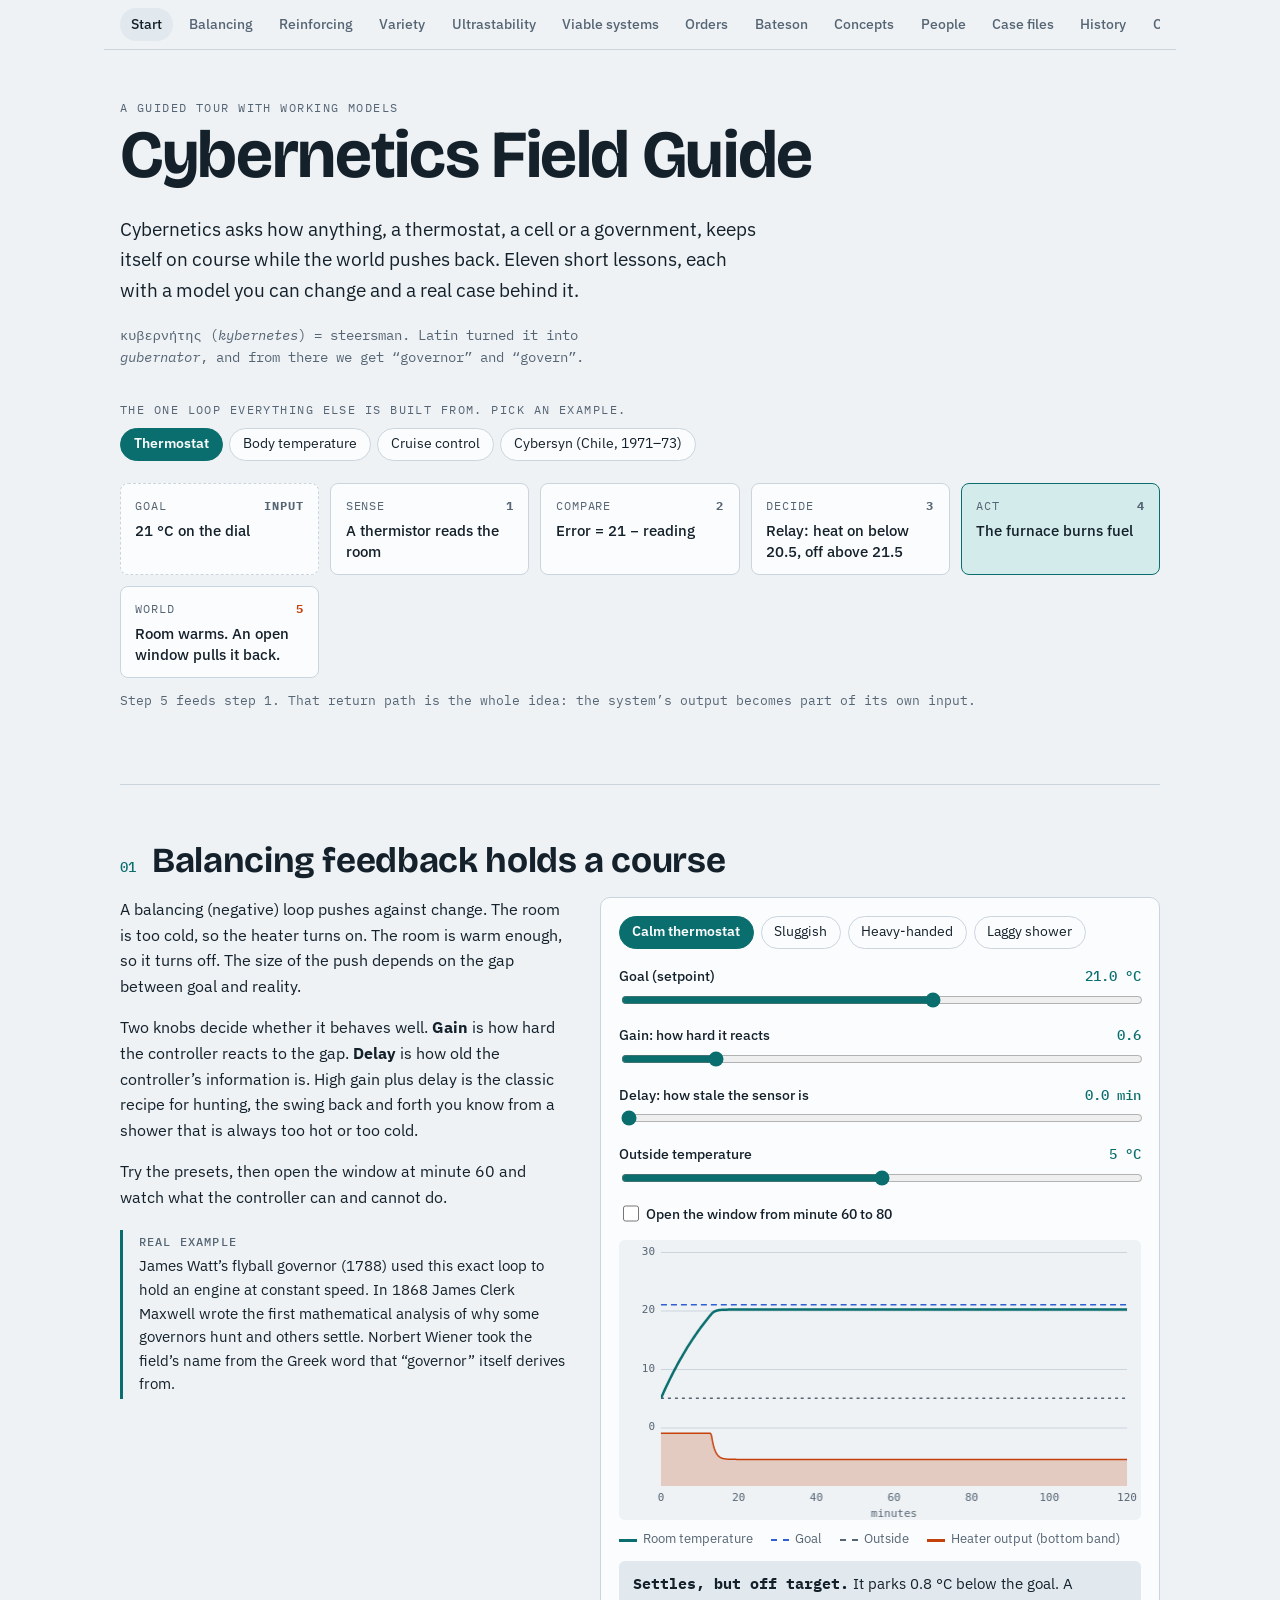
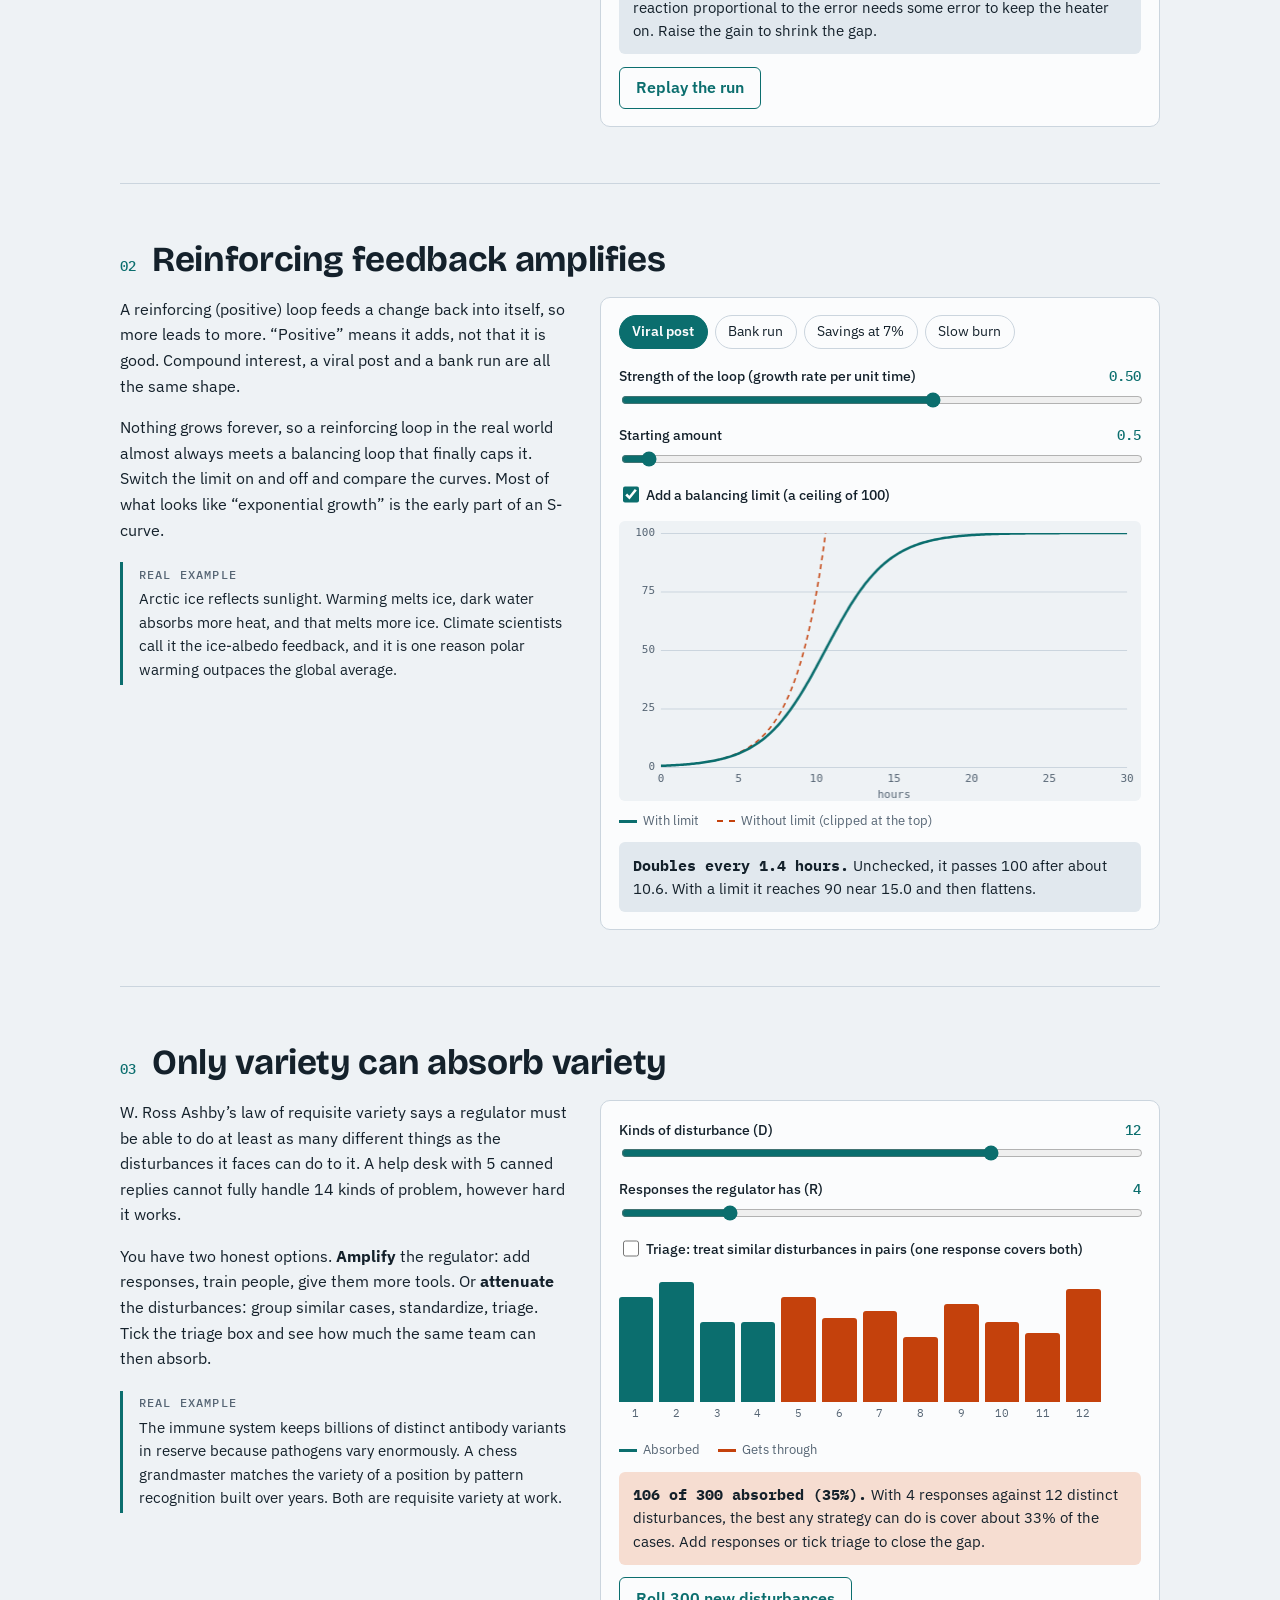
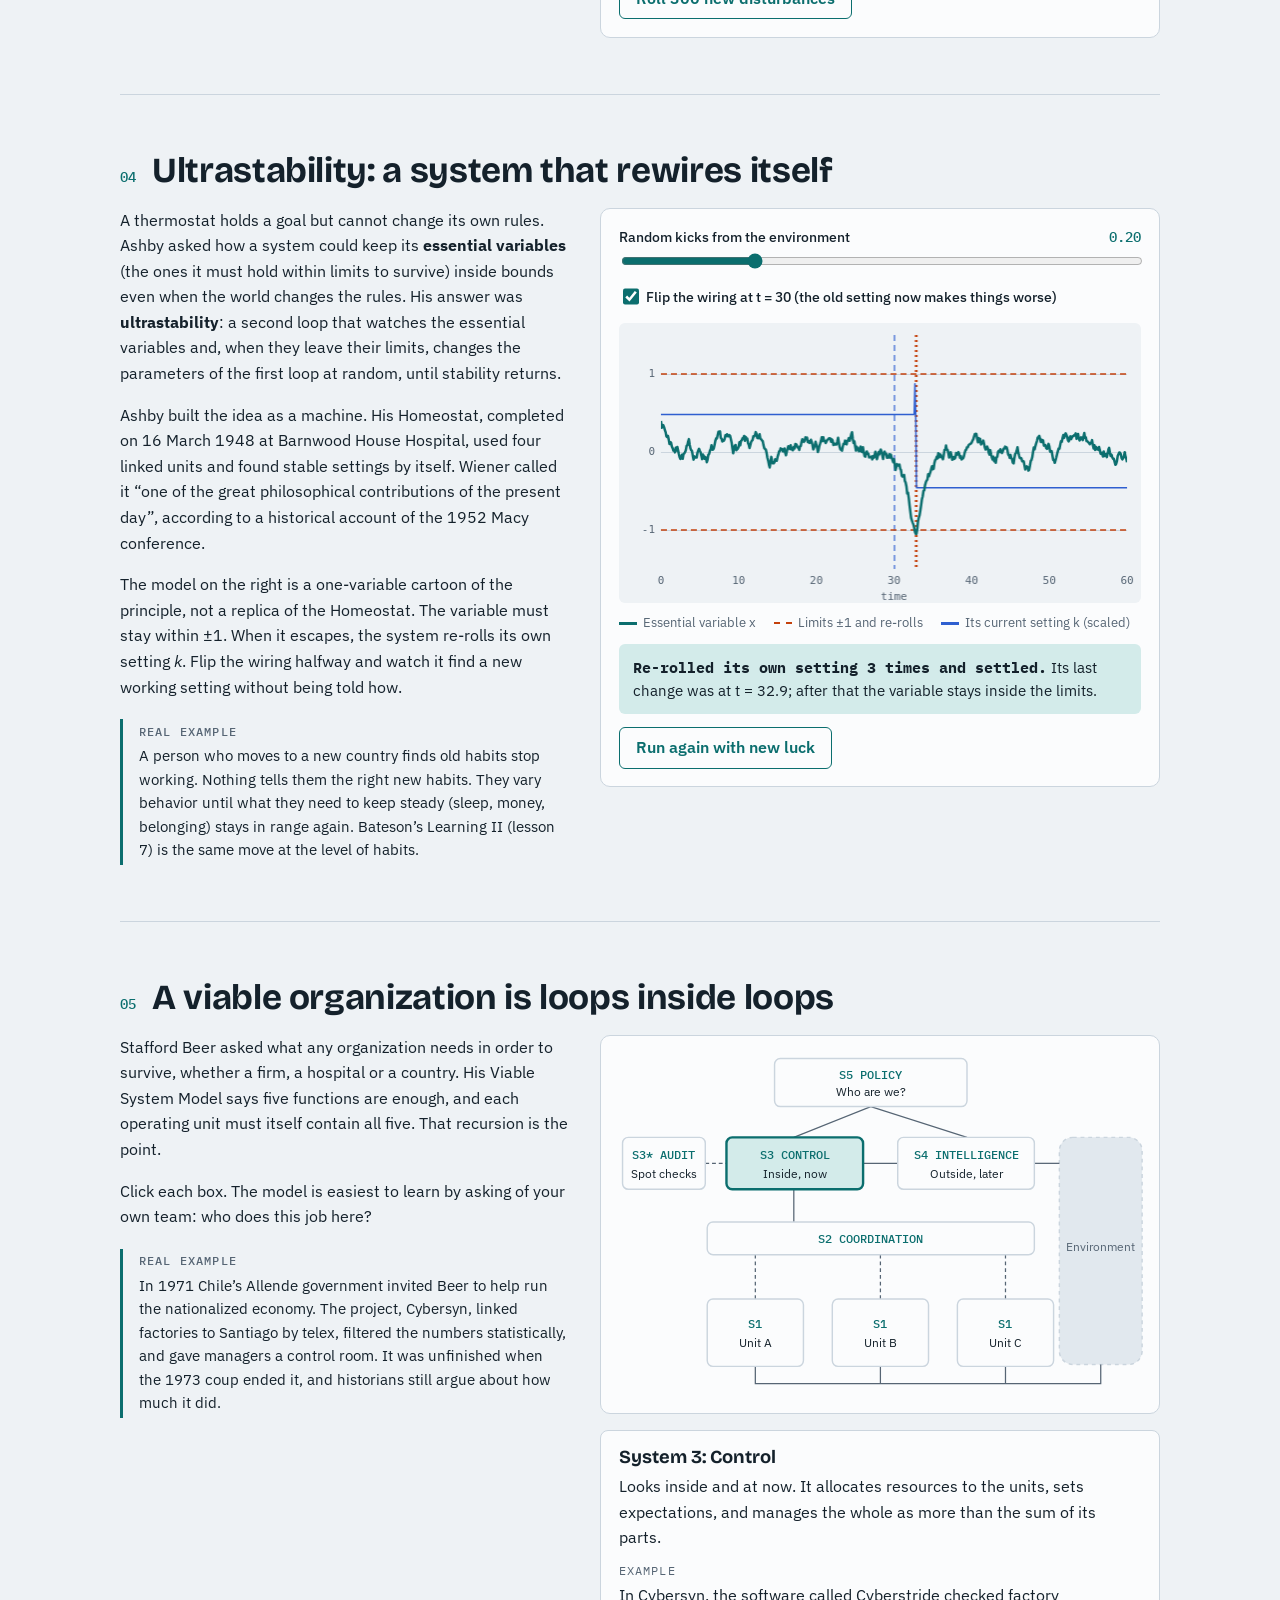
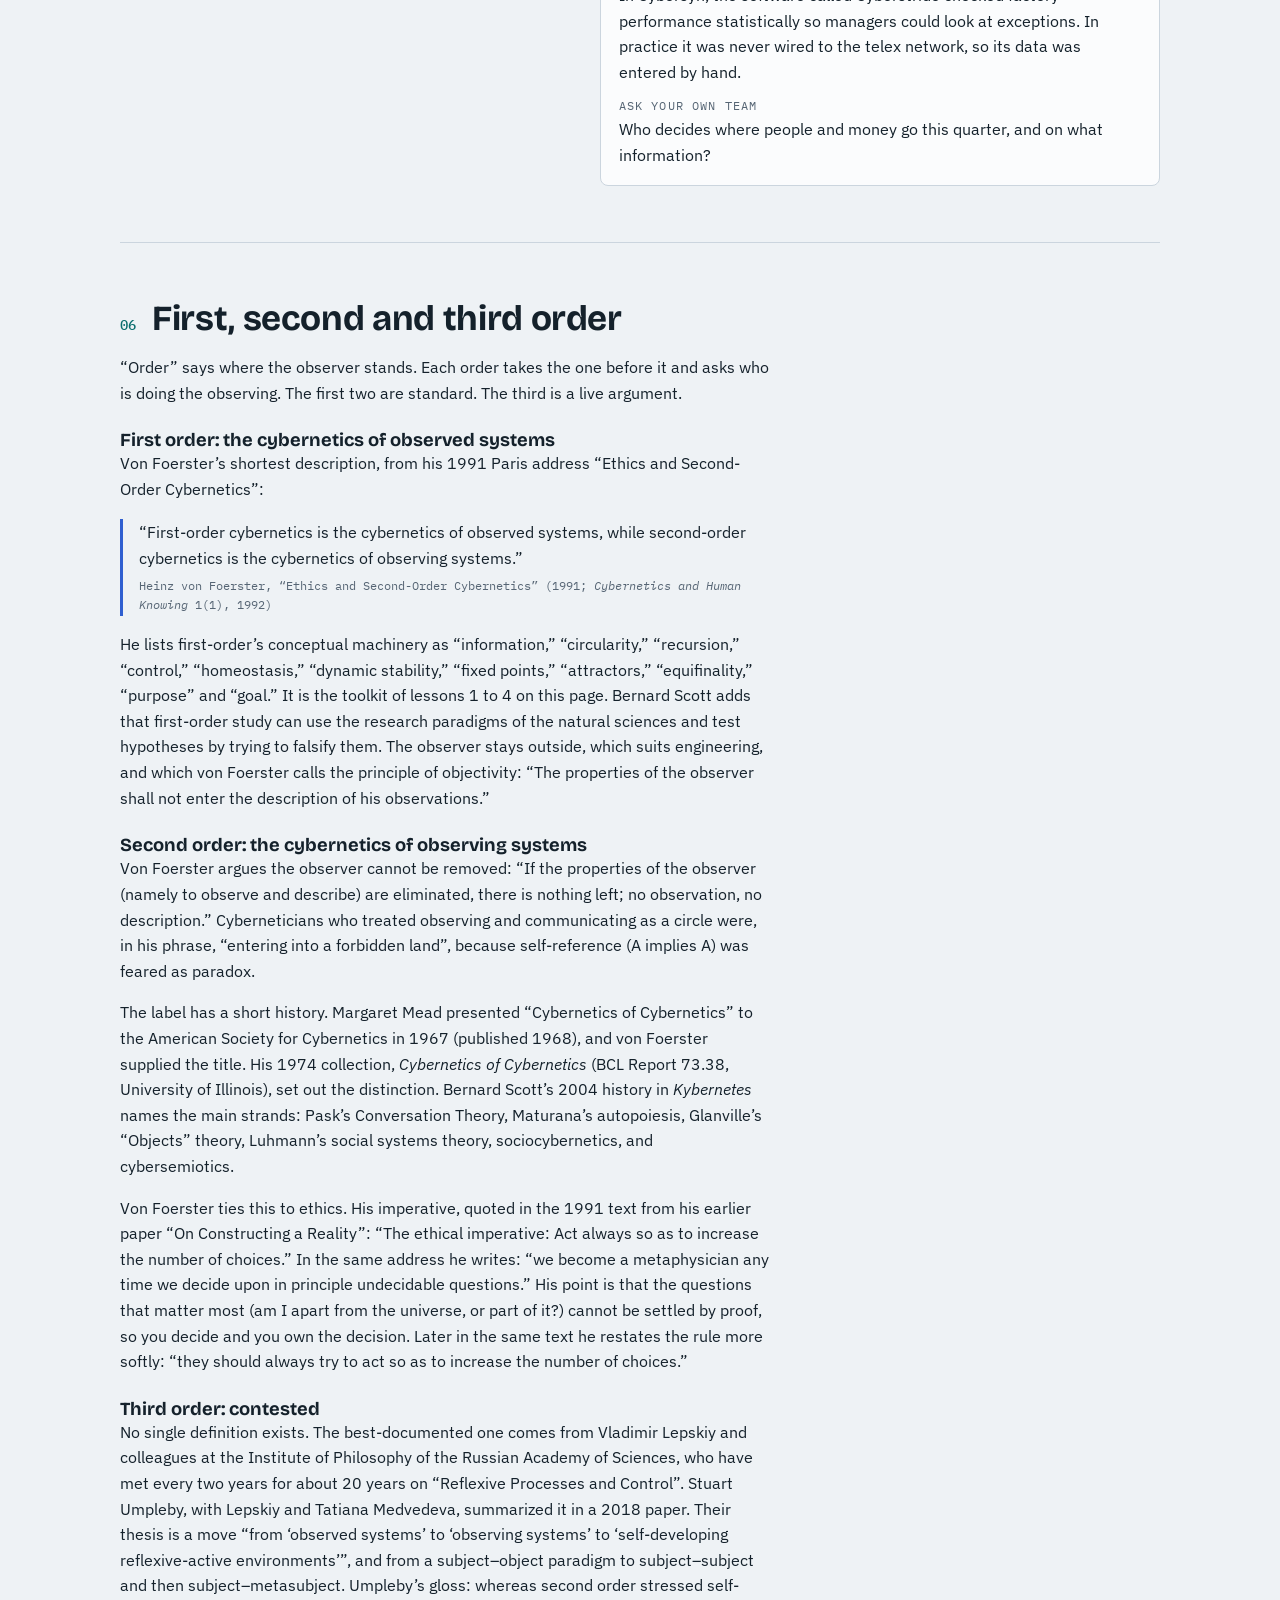
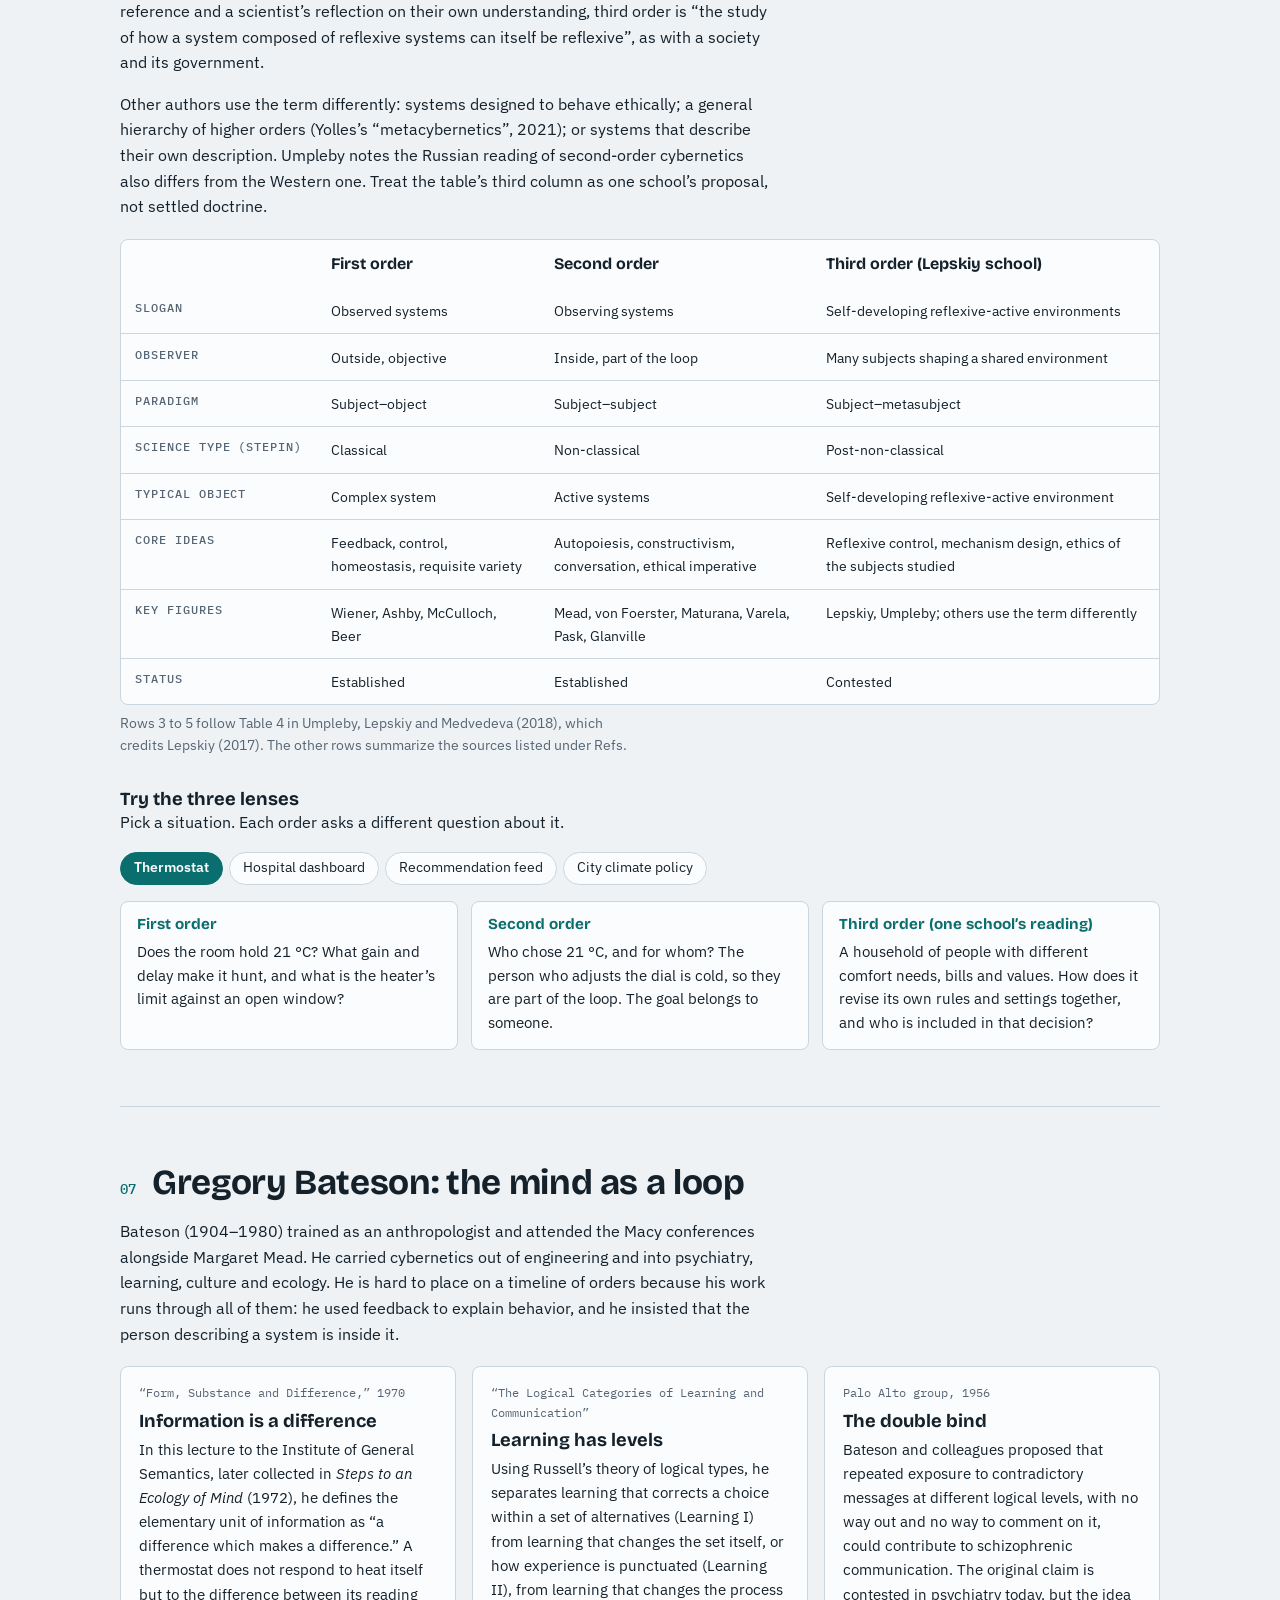
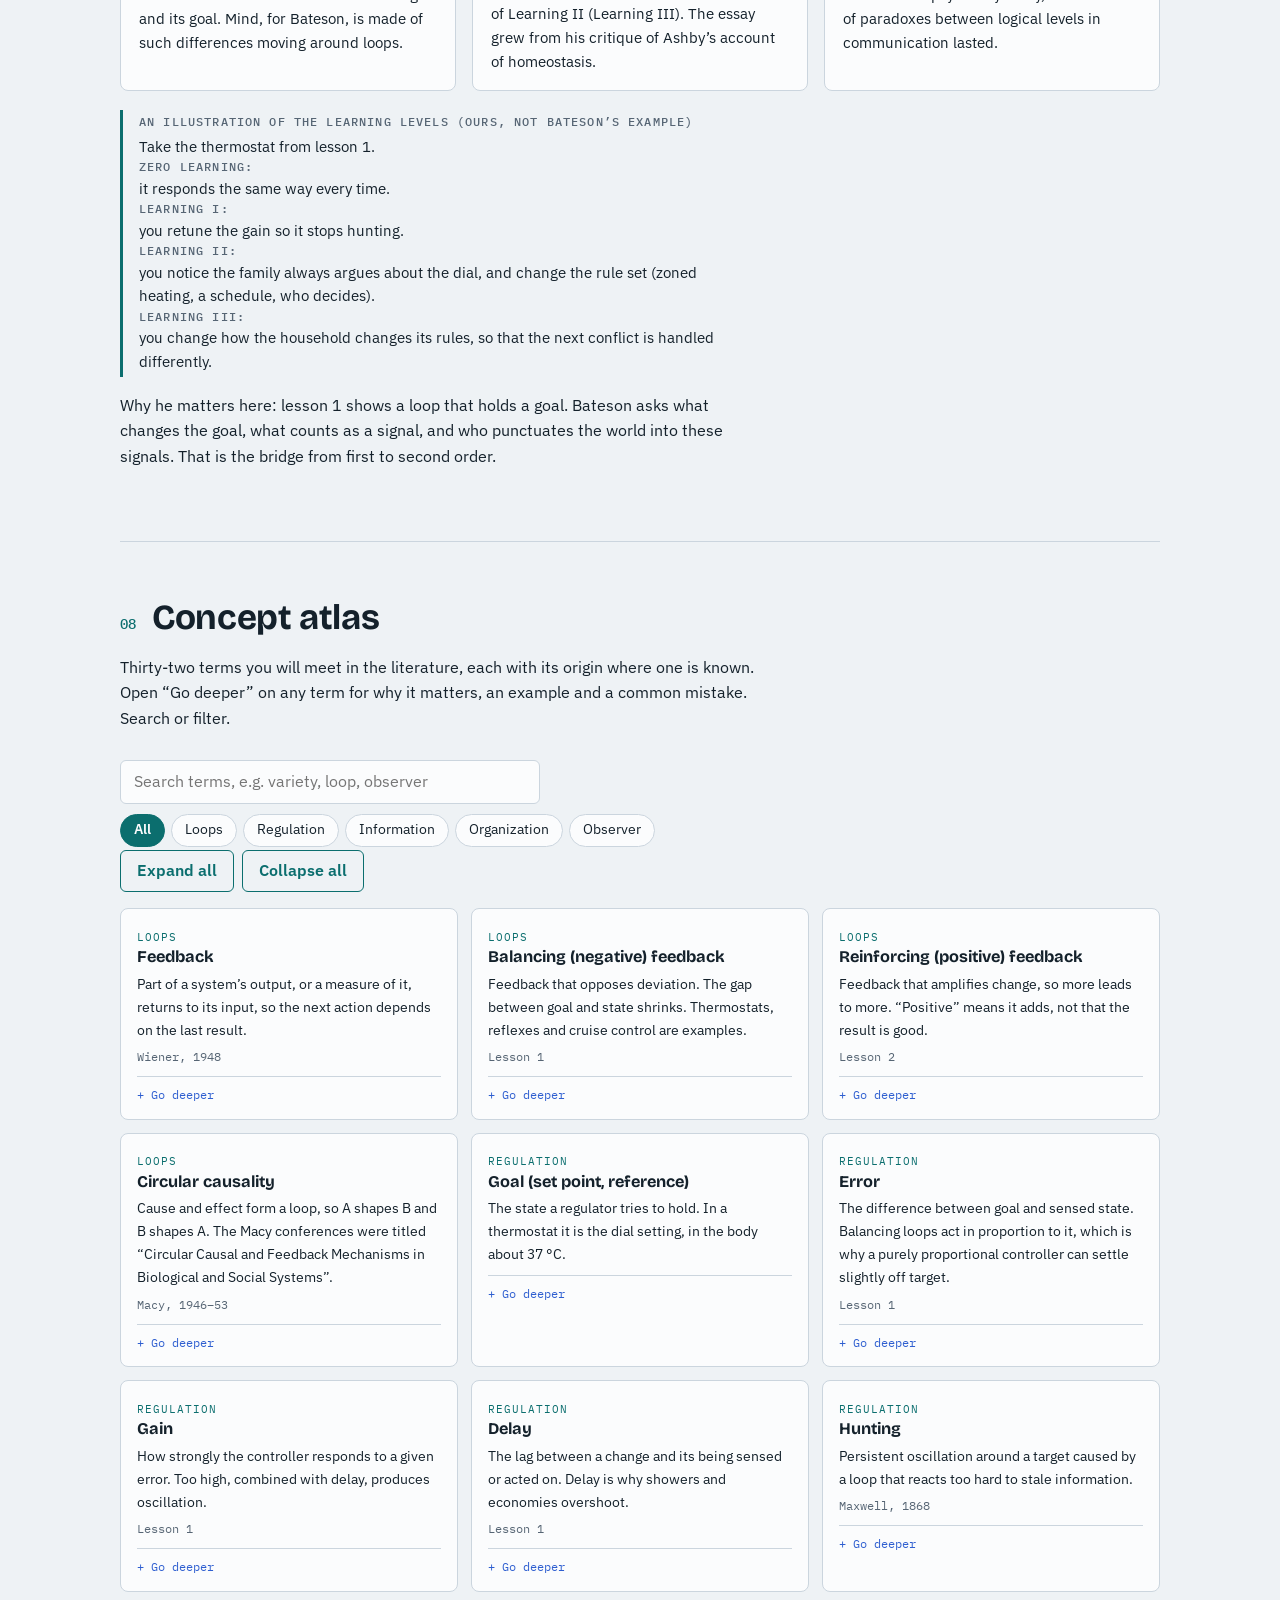
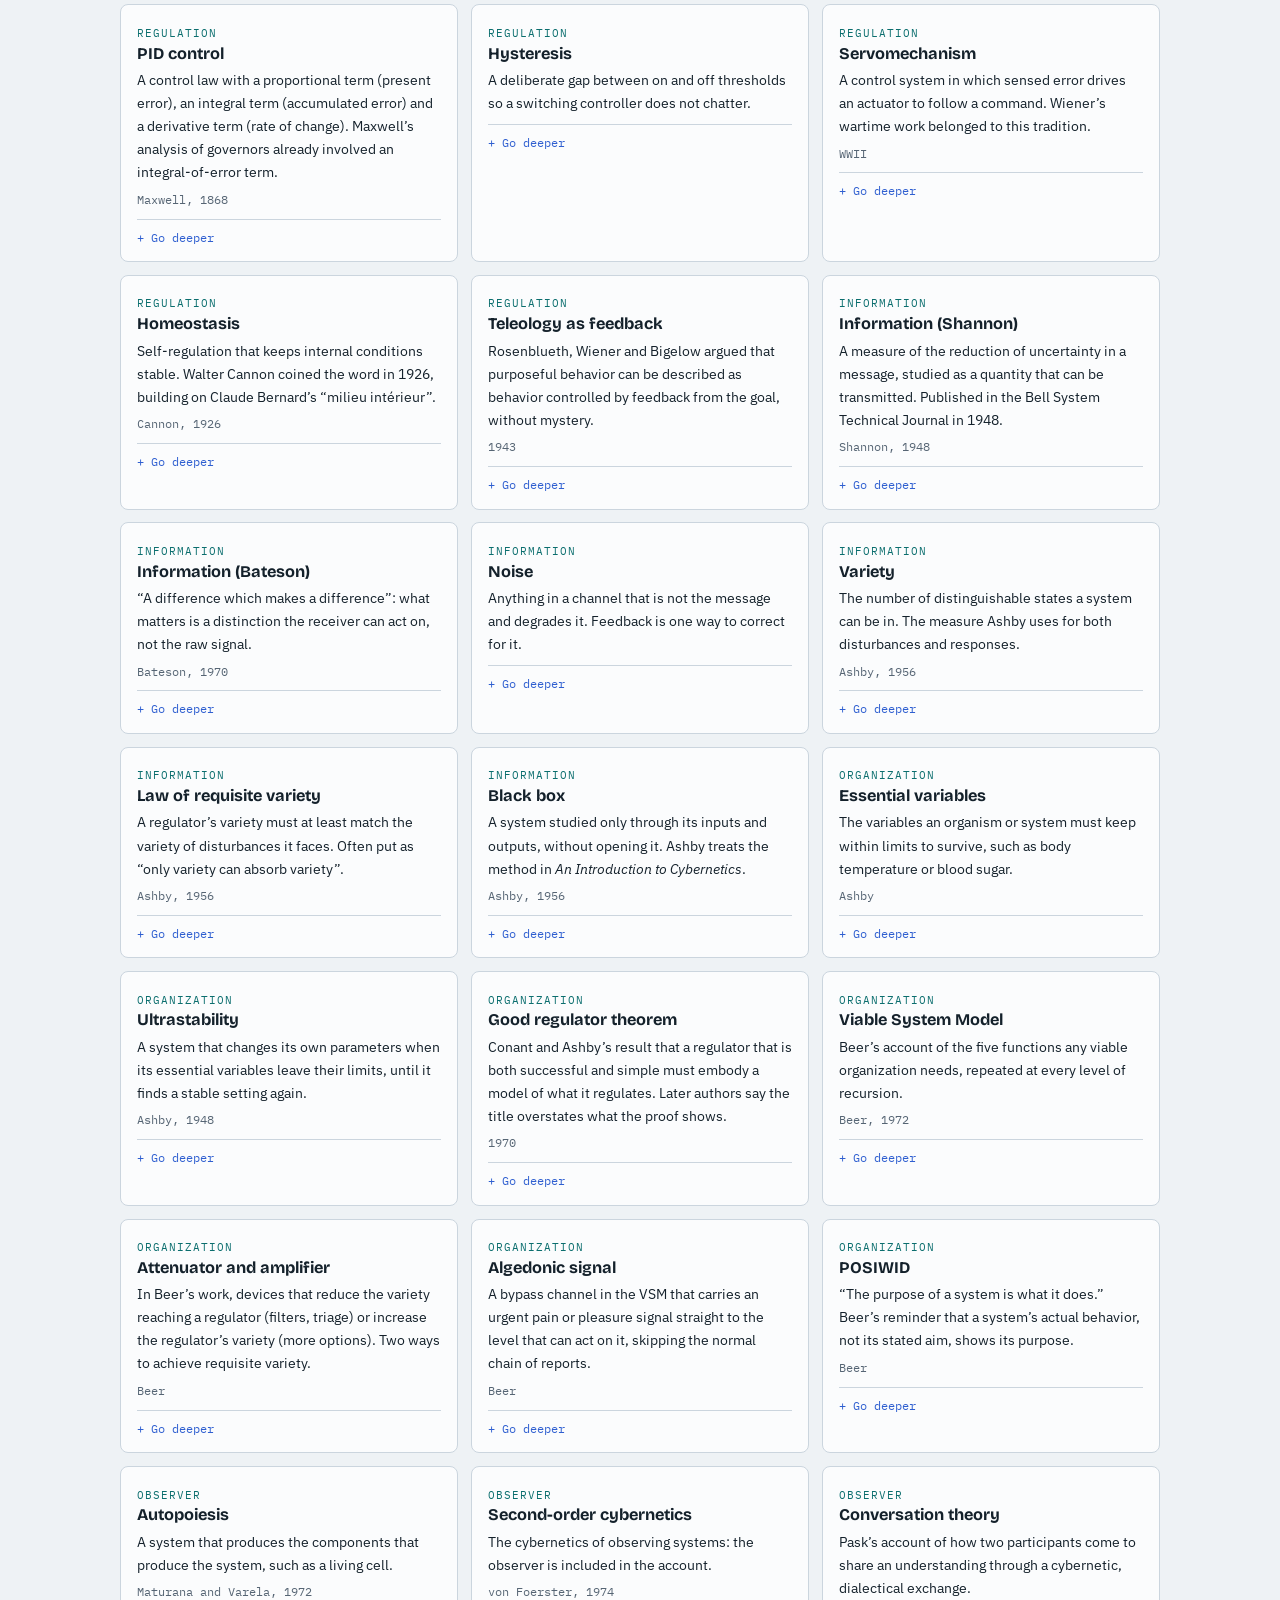
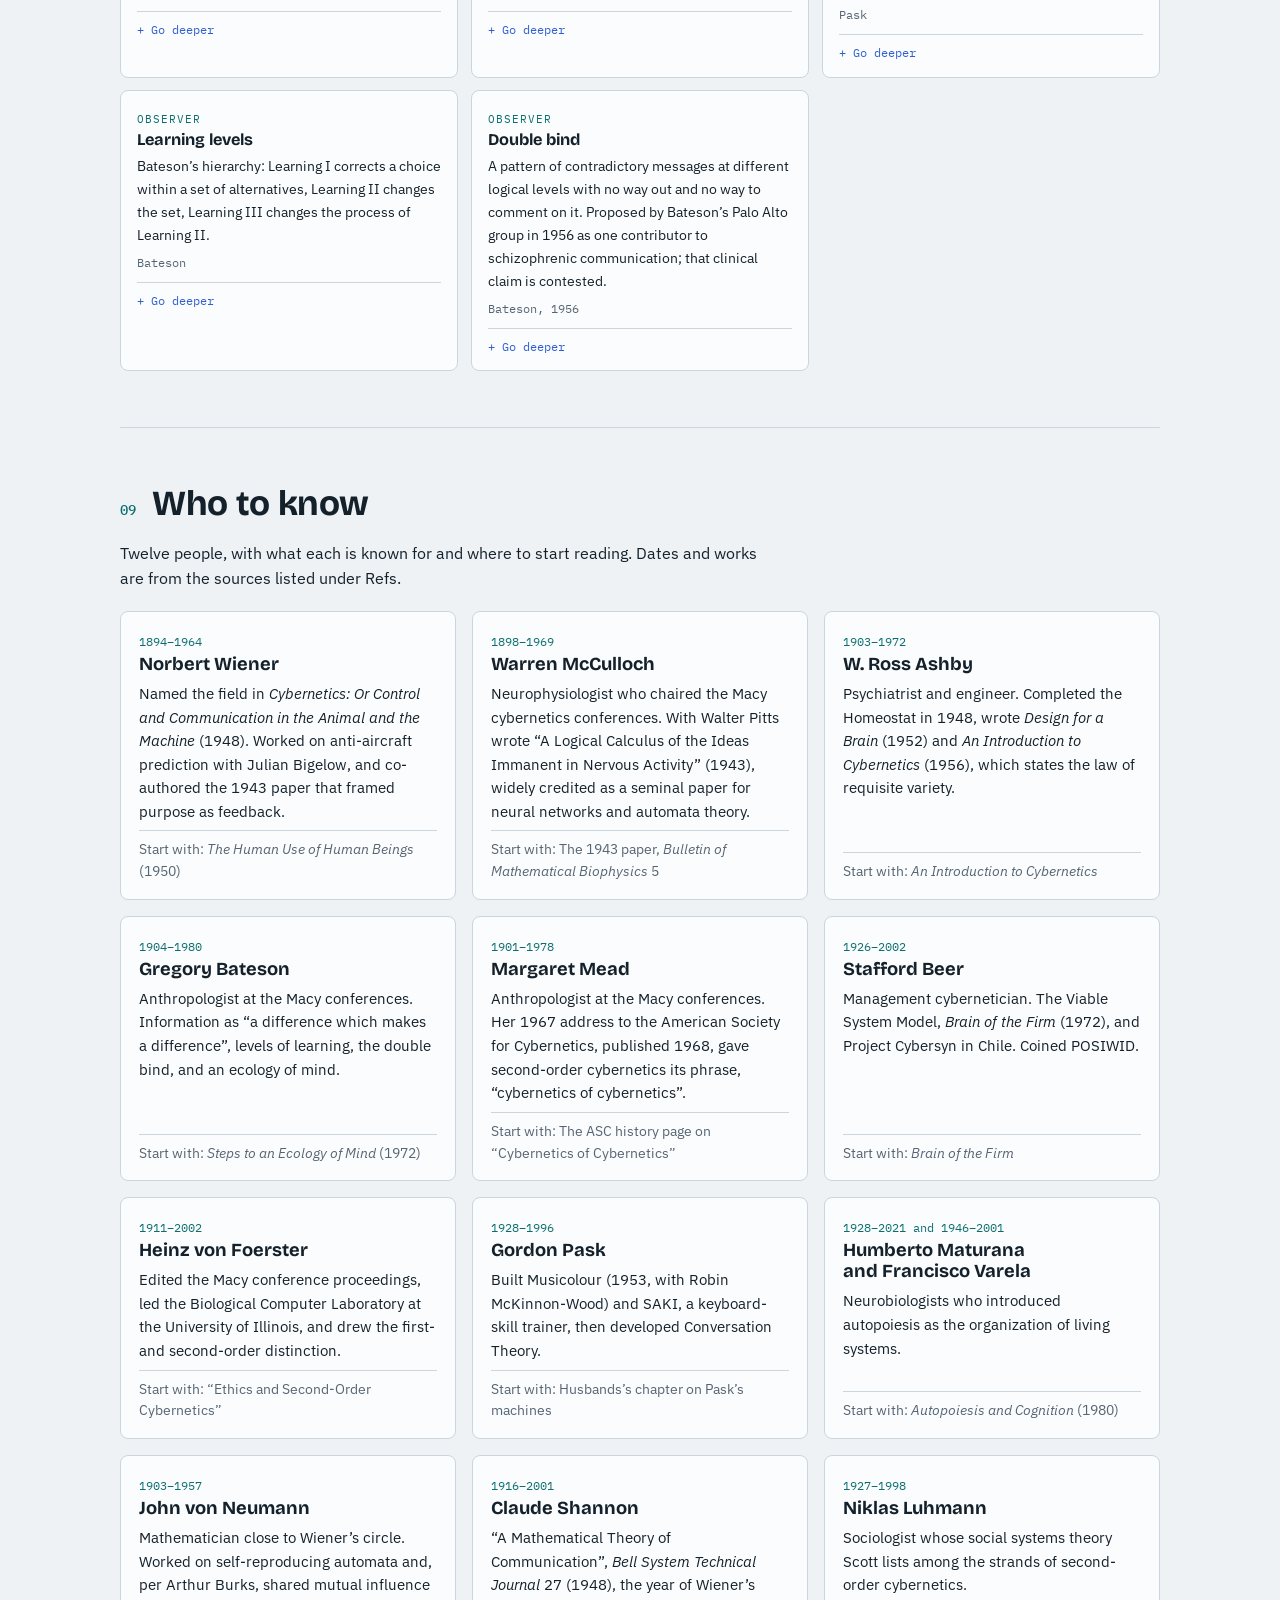
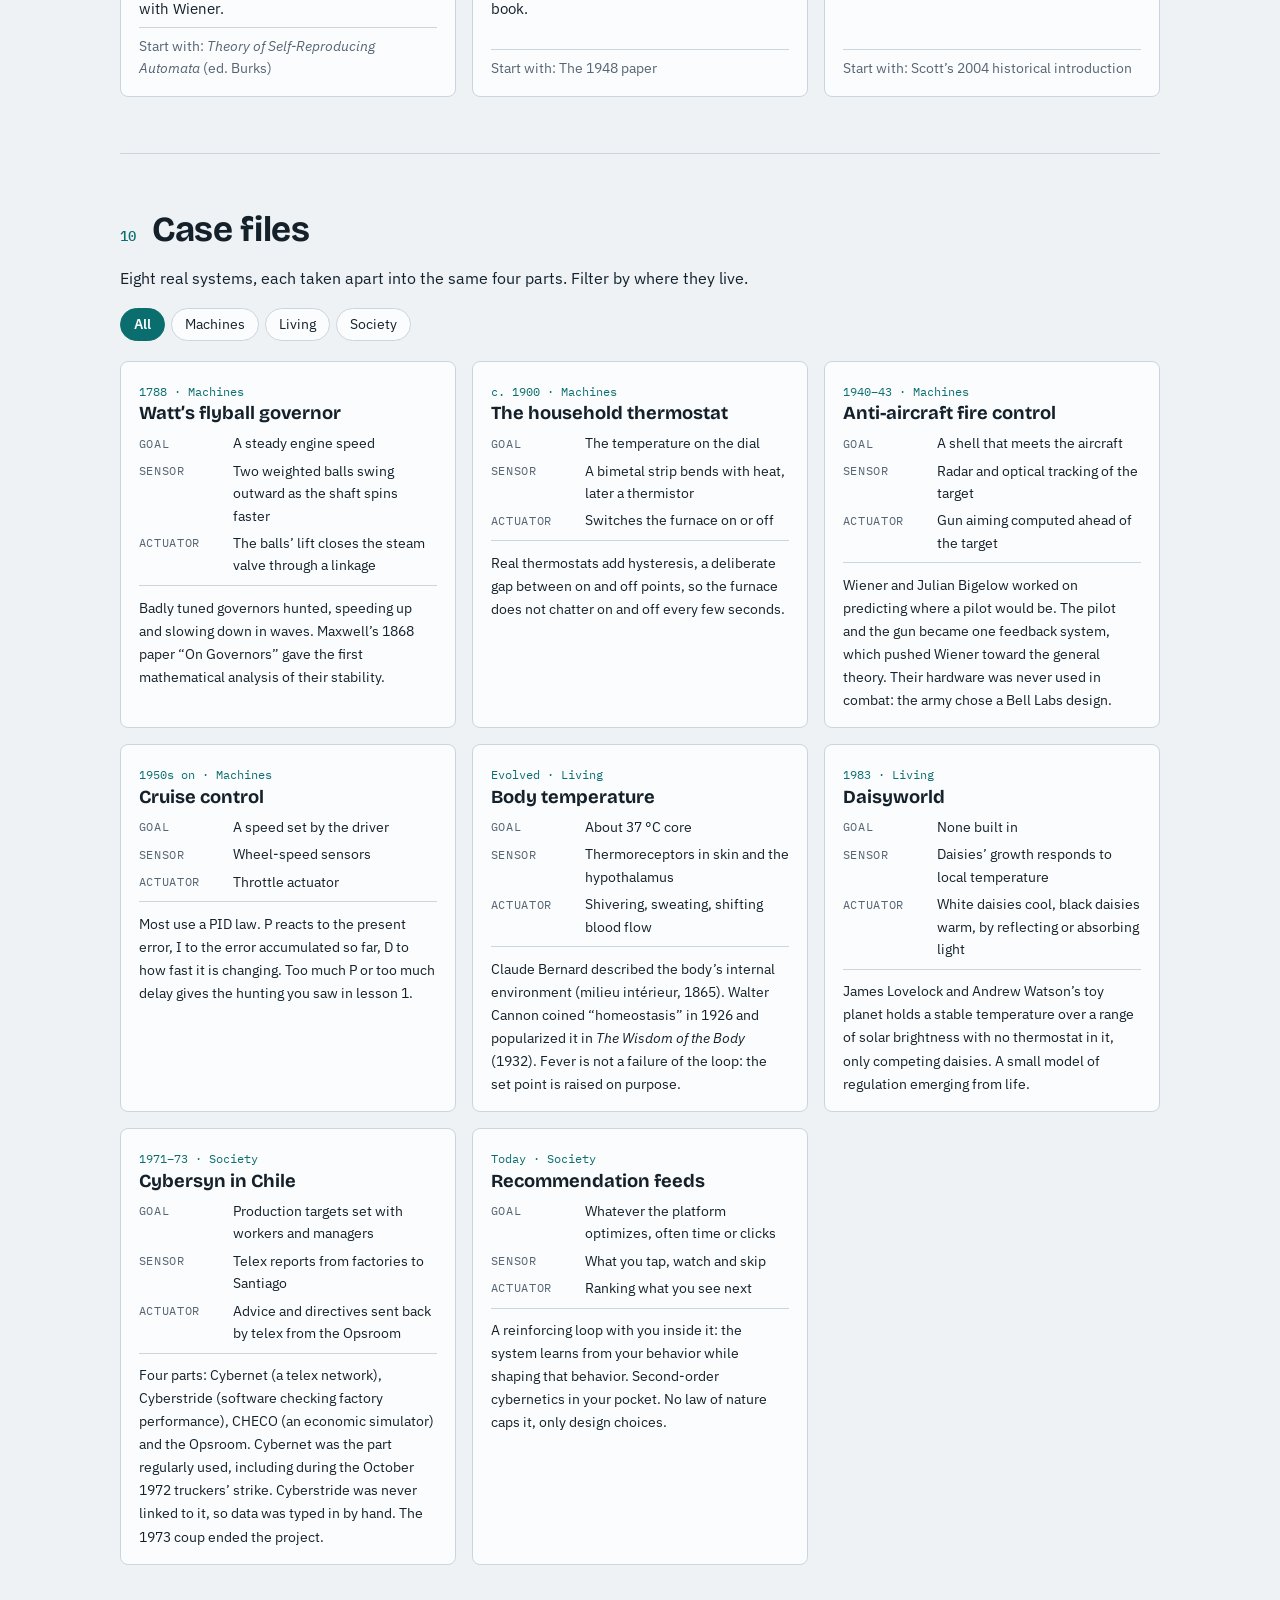
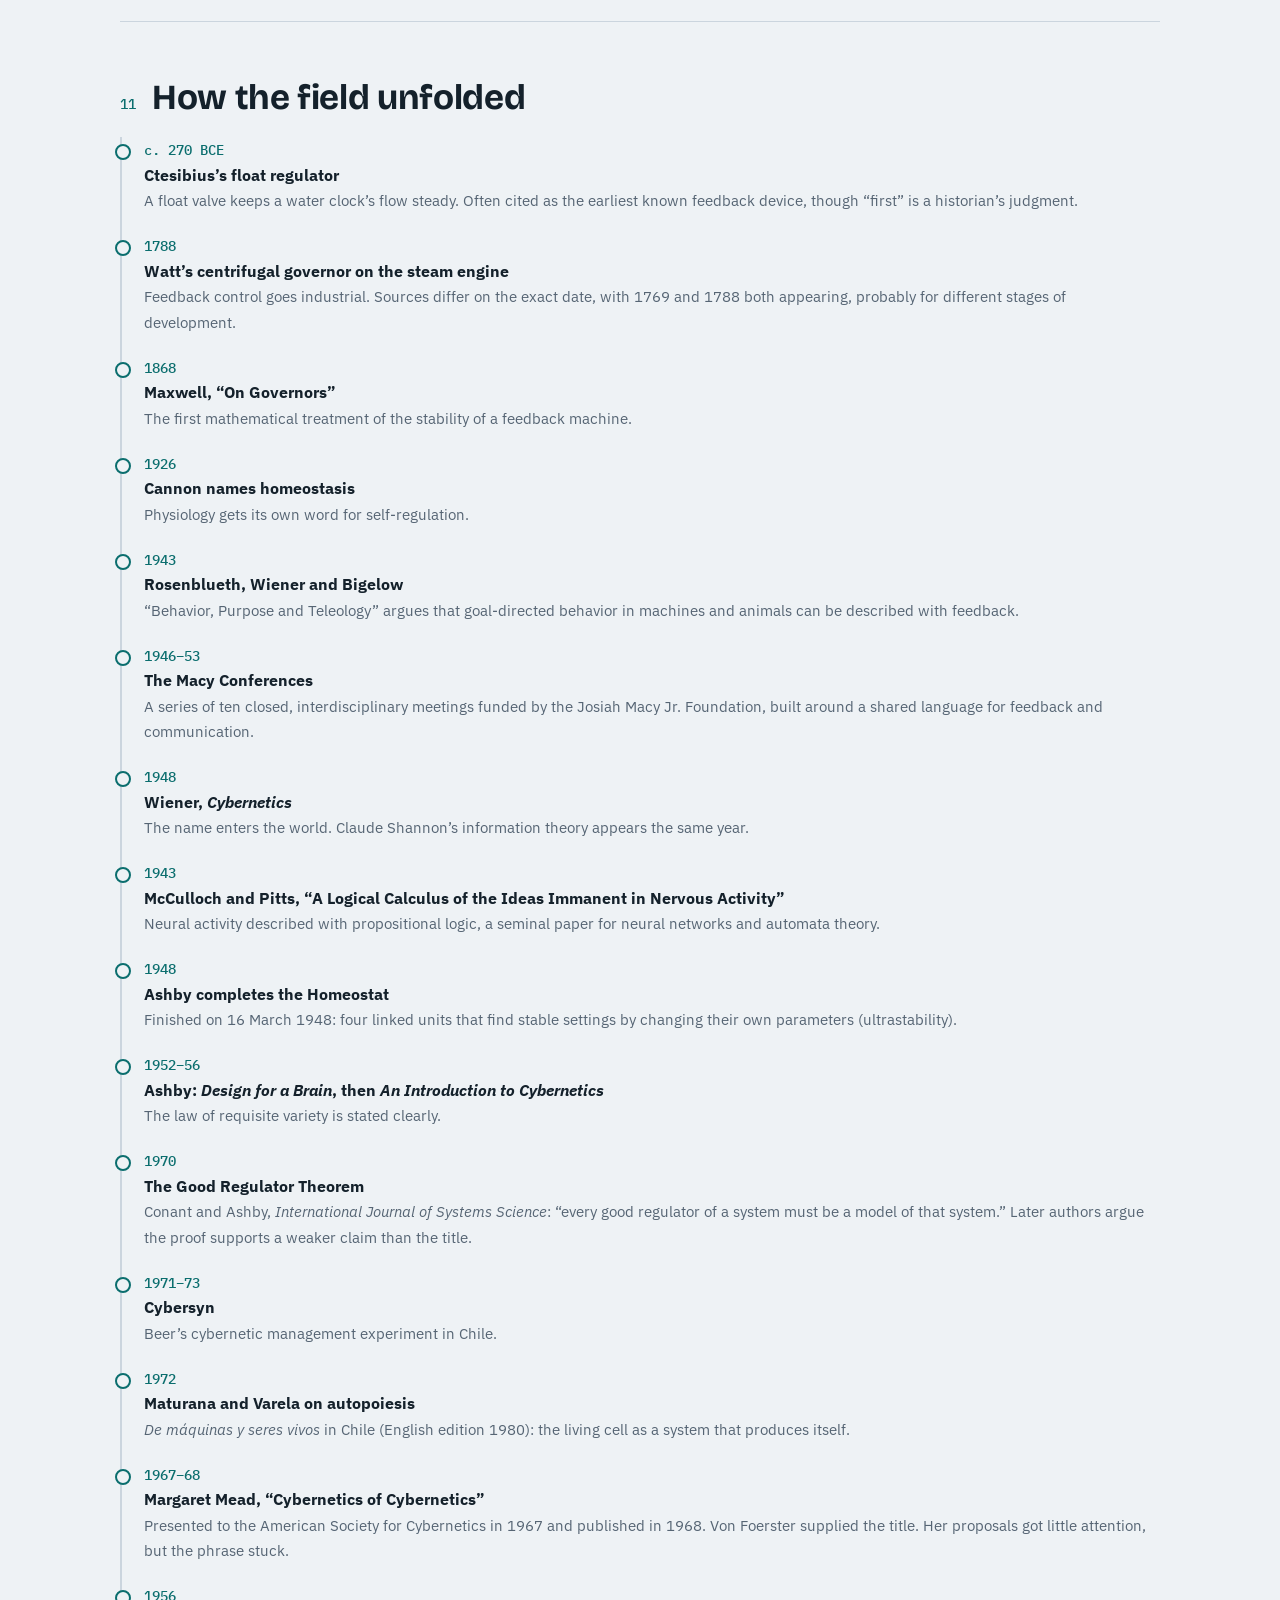
==== commit 60052c37: "Expand every concept atlas term with why, example and common mistake Co-Authored-By: Claude Sonnet 5" ====
--- a/index.html
+++ b/index.html
@@ -173,6 +173,14 @@
 .term .tag{font-family:var(--mono);font-size:.68rem;letter-spacing:.09em;text-transform:uppercase;color:var(--loop)}
 .term p{margin:.3rem 0 0;font-size:.9rem}
 .term .src{font-family:var(--mono);font-size:.75rem;color:var(--muted);margin-top:.4rem;display:block}
+.term details{margin-top:.6rem;border-top:1px solid var(--line);padding-top:.5rem}
+.term summary{cursor:pointer;font-family:var(--mono);font-size:.78rem;color:var(--sig);list-style:none}
+.term summary::-webkit-details-marker{display:none}
+.term summary::before{content:"+ ";}
+.term details[open] summary::before{content:"− ";}
+.term details p{margin:.45rem 0 0;font-size:.88rem}
+.term details p b{font-family:var(--mono);font-size:.7rem;letter-spacing:.08em;text-transform:uppercase;color:var(--muted);font-weight:500;display:block}
+.gtools{display:flex;gap:.5rem;flex-wrap:wrap;margin:.2rem 0 .4rem}
 .nores{color:var(--muted);margin-top:1rem}
 .people{display:grid;grid-template-columns:repeat(auto-fill,minmax(300px,1fr));gap:1rem;margin-top:1.2rem}
 .person{background:var(--surface);border:1px solid var(--line);border-radius:8px;padding:1rem 1.1rem;display:flex;flex-direction:column;gap:.45rem}
@@ -394,9 +402,10 @@
 <!-- 8 -->
 <section id="atlas">
   <div class="head"><span class="no">08</span><h2>Concept atlas</h2></div>
-  <p>Thirty-two terms you will meet in the literature, each with its origin where one is known. Search or filter.</p>
+  <p>Thirty-two terms you will meet in the literature, each with its origin where one is known. Open “Go deeper” on any term for why it matters, an example and a common mistake. Search or filter.</p>
   <input class="srch" id="gsearch" type="search" placeholder="Search terms, e.g. variety, loop, observer" aria-label="Search the concept atlas">
   <div class="chips" id="gchips" role="group" aria-label="Filter concepts"></div>
+  <div class="gtools"><button class="btn ghost" id="gopen" type="button">Expand all</button><button class="btn ghost" id="gclose" type="button">Collapse all</button></div>
   <div class="gloss" id="gloss"></div>
   <p class="nores" id="gnores" hidden>No term matches that search.</p>
 </section>
@@ -885,8 +894,42 @@
  ["Learning levels","Observer","Bateson’s hierarchy: Learning I corrects a choice within a set of alternatives, Learning II changes the set, Learning III changes the process of Learning II.","Bateson"],
  ["Double bind","Observer","A pattern of contradictory messages at different logical levels with no way out and no way to comment on it. Proposed by Bateson’s Palo Alto group in 1956 as one contributor to schizophrenic communication; that clinical claim is contested.","Bateson, 1956"]
 ];
+var GX={
+"Feedback":["The defining move of cybernetics is to look at the whole circuit instead of one link. Once an output returns to the input, a system can correct itself, but it can also run away or oscillate. Which one happens depends on the sign of the loop, the strength of the response and the delay.","A driver sees the car drift, turns the wheel, and sees the drift change. Each action is chosen from the result of the last one.","Feedback is not praise or criticism. In cybernetics it means any return of results into the next action, including purely mechanical return."],
+"Balancing (negative) feedback":["Balancing loops are why things stay the same in a changing world. They have limits: a loop can only act within the range of its actuator, as the heater in lesson 1 shows when the window is open.","Blood sugar rises, insulin is released, and blood sugar falls back toward its usual range.","“Negative” does not mean bad. It means the response opposes the change."],
+"Reinforcing (positive) feedback":["A reinforcing loop has no built-in stopping point. In practice something else stops it, such as a resource running out or a balancing loop engaging, which is why growth curves bend into S-shapes (lesson 2).","A rumor spreads because each person who hears it tells others, and slows when most of the audience has already heard it.","“Vicious circle” and “virtuous circle” are both reinforcing loops. The loop does not care whether the outcome is good."],
+"Circular causality":["Linear thinking asks what caused X. Circular thinking asks which pattern X is part of. In a loop each element is both cause and effect, so blaming a single link often misses the pattern.","A manager micromanages because staff seem unreliable, and staff become less reliable because they are micromanaged.","It does not mean everything happens at once or that causes are mystical. The loop runs through time, usually with delays."],
+"Goal (set point, reference)":["In a machine the goal is set from outside. In a living system it often appears as a range of essential variables. In an organization it is negotiated. Asking who sets the goal is where first-order cybernetics meets second-order.","A thermostat dial at 21 °C, a body near 37 °C, a company’s quarterly target.","A goal need not be a single value. Many regulators hold a range."],
+"Error":["Error is the signal the whole loop runs on. A controller that acts only on the current error leaves a steady offset, which is what the Sluggish preset in lesson 1 shows. Adding an integral term is the standard fix.","The room is at 19.8 °C against a goal of 21, so the error is 1.2 °C and the heater runs in proportion.","Error here means a gap between goal and state, not a mistake or a fault."],
+"Gain":["High gain corrects quickly but amplifies noise and stale information. Low gain is calm but slow and leaves larger offsets. Good tuning is a trade-off, and the right gain depends on the delay in the loop.","Yanking the shower tap on every temperature change versus nudging it a little.","More gain is not more control. Past a threshold the loop becomes unstable."],
+"Delay":["Delay turns a stable loop into an oscillating one because the controller acts on the past. The remedies are faster sensing, gentler gain, or prediction.","A shower, or a supply chain ordering from last month’s sales, both overshoot when they react to old information.","Delay is not slowness of the system. It is the lag in information or action somewhere around the loop."],
+"Hunting":["Hunting was a practical problem in early governors: engines surged up and down. Maxwell’s 1868 analysis put stability at the center, so loops could be designed to settle instead of tuned by trial and error.","The Laggy shower preset in lesson 1.","Hunting is not randomness. It is regular, and the loop’s own structure causes it."],
+"PID control":["P reacts to now, I to the accumulated past, D to the trend. Together they remove offset, speed up response and damp overshoot, at the cost of tuning three numbers.","Cruise control and many industrial temperature and flow controllers.","PID is a tool for holding one variable to a known goal. It knows nothing about whether the goal is the right one."],
+"Hysteresis":["A deliberate gap between on and off points stops a switching controller from chattering, which wastes energy and wears equipment. The price is a variable that swings inside the gap.","The hero thermostat: heat on below 20.5 °C, off above 21.5 °C.","In physics hysteresis can also mean dependence on history. Here it means the on and off gap, a related idea."],
+"Servomechanism":["A servo makes an output follow a command by feeding back the error. Wiener’s wartime work on predicting a moving target belongs to this lineage, and it added statistics to the picture.","A position control that makes a robot joint reach and hold an angle.","A servo is not the same as a motor. It is the loop around the motor."],
+"Homeostasis":["Cannon chose a Greek root meaning “similar” instead of “same” to stress that the condition is dynamic. Homeostasis rests on several balancing loops, and the set points can move.","Core temperature, blood glucose and blood acidity are all held in narrow ranges.","Homeostasis is not constancy. A fever raises the set point on purpose, and some authors use the word allostasis for regulation through change."],
+"Teleology as feedback":["The 1943 paper separates behavior controlled by signals from the goal (feedback) from behavior without such signals, and argues the first can be called purposeful without appeal to final causes.","A target-seeking device that corrects its course by sensing its goal.","It does not claim machines have intentions like people. It defines purposeful behavior by its organization."],
+"Information (Shannon)":["Shannon set meaning aside on purpose: information measures how surprising a message is among alternatives and how much a channel can carry. That choice made engineering communication possible and left meaning to others, which is where Bateson and second-order cybernetics came in.","A fair coin flip carries one bit.","Shannon information is not the same as meaning, relevance or truth."],
+"Information (Bateson)":["A difference becomes information only when something is sensitive to it. A thermostat reacts to 20.4 versus 21.6 °C and ignores the colour of the room.","A smoke detector is sensitive to particles in the air, not to how the smoke looks.","It does not say every difference matters. It says information exists relative to what can respond."],
+"Noise":["Noise limits how fast and how precisely a loop can act. Averaging, filtering and redundancy all trade speed for reliability.","A jittery sensor makes a controller twitch unless its readings are smoothed.","One system’s noise can be another’s signal. What counts as noise depends on what the observer is trying to receive."],
+"Variety":["Variety is counted over a defined set of distinctions, so it depends on how an observer chooses to describe the system. Cutting variety by grouping states is as important as adding it.","A light with three colours has variety 3. A dial with ten settings has variety 10.","Variety is not complexity in the everyday sense. It is a count of distinguishable states, relative to an observer."],
+"Law of requisite variety":["The law does not say how to get variety. The two moves are to amplify the regulator or to attenuate the disturbances (lesson 3). It also means a simple controller cannot fully control a complex environment.","A help desk with five canned replies facing fourteen kinds of problem.","“Only complexity can absorb complexity” is a loose paraphrase that cannot be reliably attributed to Ashby. His wording is about variety."],
+"Black box":["When you cannot look inside a system you can still learn its behavior by varying inputs and recording outputs. The cybernetic point is that this is how we come to know most systems, including each other.","Learning an unfamiliar appliance by pressing buttons and watching what happens.","Whether something is a black box depends on the observer. What is opaque to one person can be transparent to another."],
+"Essential variables":["They define what survival means for the system. Regulation is the art of keeping them in range while everything else is free to vary. Ultrastability exists to protect them.","Body temperature, blood oxygen and blood glucose.","They are not necessarily the most visible variables. They are the ones whose limits cannot be crossed."],
+"Ultrastability":["The mechanism is trial and error. The second loop does not know what is right. It keeps changing the first loop’s settings until the essential variables stay in range again (lesson 4).","A person in a new country varies habits until sleep, money and belonging are back in range.","It is not learning with understanding. It is selection among settings, and it can take many tries."],
+"Good regulator theorem":["Often summarized as “every good regulator of a system must be a model of that system”. Later authors argue the proof supports a weaker statement, so treat the slogan as intuition: a regulator that tracks what it regulates does better.","A thermostat embodies a minimal model: the heater raises the temperature.","It does not mean the regulator holds a picture in its head. The correspondence is structural."],
+"Viable System Model":["The model gives five functions and one rule: each operating unit must itself contain all five. That recursion is what lets it describe a firm, a department and a country with the same vocabulary (lesson 5).","Project Cybersyn used it to organize a national economy’s reporting.","It is not an organization chart. It describes functions, which may be spread across people or concentrated in one."],
+"Attenuator and amplifier":["Management faces more variety than it can absorb, so it needs filters on the way up (attenuators) and tools that extend its reach on the way down (amplifiers). A Metaphorum appendix calls them two sides of the same coin.","A dashboard that summarizes many cases for a manager, and a policy that one rule can apply to many cases.","Attenuation is not hiding the truth. Done well it keeps the distinctions that matter for the decision."],
+"Algedonic signal":["The word joins Greek roots for pain and pleasure. In the VSM it is an alarm channel that lets a unit tell the top directly when the normal chain of reports would be too slow.","A safety hotline that reaches the board without passing through the line manager.","It is an exception route. If it carries routine traffic it stops working as an alarm."],
+"POSIWID":["It is a diagnostic stance: judge a system by what it consistently does, not by its mission statement. Beer used it against the habit of explaining behavior by stated aims.","A school whose stated aim is learning but whose incentives reward test preparation (an illustration, not a finding).","It is not a claim about anyone’s intentions. It describes outcomes that the system reliably produces."],
+"Autopoiesis":["A cell makes the membrane and enzymes that make the cell. The concept shifts the question from what a living thing is made of to what organization makes it living. Its use outside biology, for example in sociology, is debated.","A living cell maintaining itself.","Autopoiesis is not growth or reproduction. It means self-production of the system’s own components."],
+"Second-order cybernetics":["Von Foerster’s argument is that removing the observer leaves no observation and no description. In practice it means stating your position and purposes, and asking who is doing the describing.","Designing a dashboard and asking what it leaves out, and who chose that.","It is not “everything is subjective”. It means including the observer in the model, not discarding the world."],
+"Conversation theory":["Pask treated understanding as something that emerges between participants, who may be people or points of view, and is tested through exchanges instead of one transmitted message. It extends Shannon’s linear model with continuous feedback between partners.","A teacher and a learner adjusting explanations in turn until they agree what a word means.","It is not just chat. It is a formal framework about how shared understanding is reached and checked."],
+"Learning levels":["Each level changes the set of alternatives of the one below. A change at Learning II can arise from a double bind and may push toward Learning III, though that route is described as rare and risky.","Retuning the gain (I), changing the household’s rules about the dial (II), changing how the household changes rules (III). This is our illustration, not Bateson’s.","Higher is not better. Higher-level change is rarer and riskier, and not always needed."],
+"Double bind":["The 1956 paper used it to explain communication patterns in schizophrenia. The clinical theory is contested today, but the structure, a paradoxical message with no exit and no way to comment on it, is still used in studying communication.","“Be spontaneous!” is a standard textbook paradox: obeying it requires not obeying it.","It is not any contradictory advice. It requires repeated exposure, no escape, and no way to comment on the contradiction."]
+};
 (function(){
-  var tags=["All","Loops","Regulation","Information","Organization","Observer"],cur="All",q="";
+  var tags=["All","Loops","Regulation","Information","Organization","Observer"],cur="All",q="",allOpen=false;
   var chips=$("gchips"),grid=$("gloss"),no=$("gnores");
   tags.forEach(function(t){var b=document.createElement("button");b.className="chip";b.textContent=t;b.setAttribute("aria-pressed",t==="All"?"true":"false");
     b.addEventListener("click",function(){cur=t;Array.prototype.forEach.call(chips.children,function(c){c.setAttribute("aria-pressed",c===b?"true":"false")});render()});chips.appendChild(b)});
@@ -894,13 +937,17 @@
     grid.innerHTML="";var n=0;
     GL.forEach(function(g){
       if(cur!=="All"&&g[1]!==cur)return;
-      var hay=(g[0]+" "+g[2]+" "+g[3]).toLowerCase();if(q&&hay.indexOf(q)<0)return;
+      var x=GX[g[0]]||["","",""];
+      var hay=(g[0]+" "+g[2]+" "+g[3]+" "+x.join(" ")).toLowerCase();if(q&&hay.indexOf(q)<0)return;
       var d=document.createElement("article");d.className="term";
-      d.innerHTML='<span class="tag">'+g[1]+'</span><h3>'+g[0]+'</h3><p>'+g[2]+'</p>'+(g[3]?'<span class="src">'+g[3]+'</span>':'');
+      d.innerHTML='<span class="tag">'+g[1]+'</span><h3>'+g[0]+'</h3><p>'+g[2]+'</p>'+(g[3]?'<span class="src">'+g[3]+'</span>':'')+
+        '<details'+(allOpen?' open':'')+'><summary>Go deeper</summary><p><b>Why it matters</b>'+x[0]+'</p><p><b>Example</b>'+x[1]+'</p><p><b>Common mistake</b>'+x[2]+'</p></details>';
       grid.appendChild(d);n++;
     });
     no.hidden=n>0;
   }
+  $("gopen").addEventListener("click",function(){allOpen=true;render()});
+  $("gclose").addEventListener("click",function(){allOpen=false;render()});
   $("gsearch").addEventListener("input",function(e){q=e.target.value.trim().toLowerCase();render()});
   render();
 })();
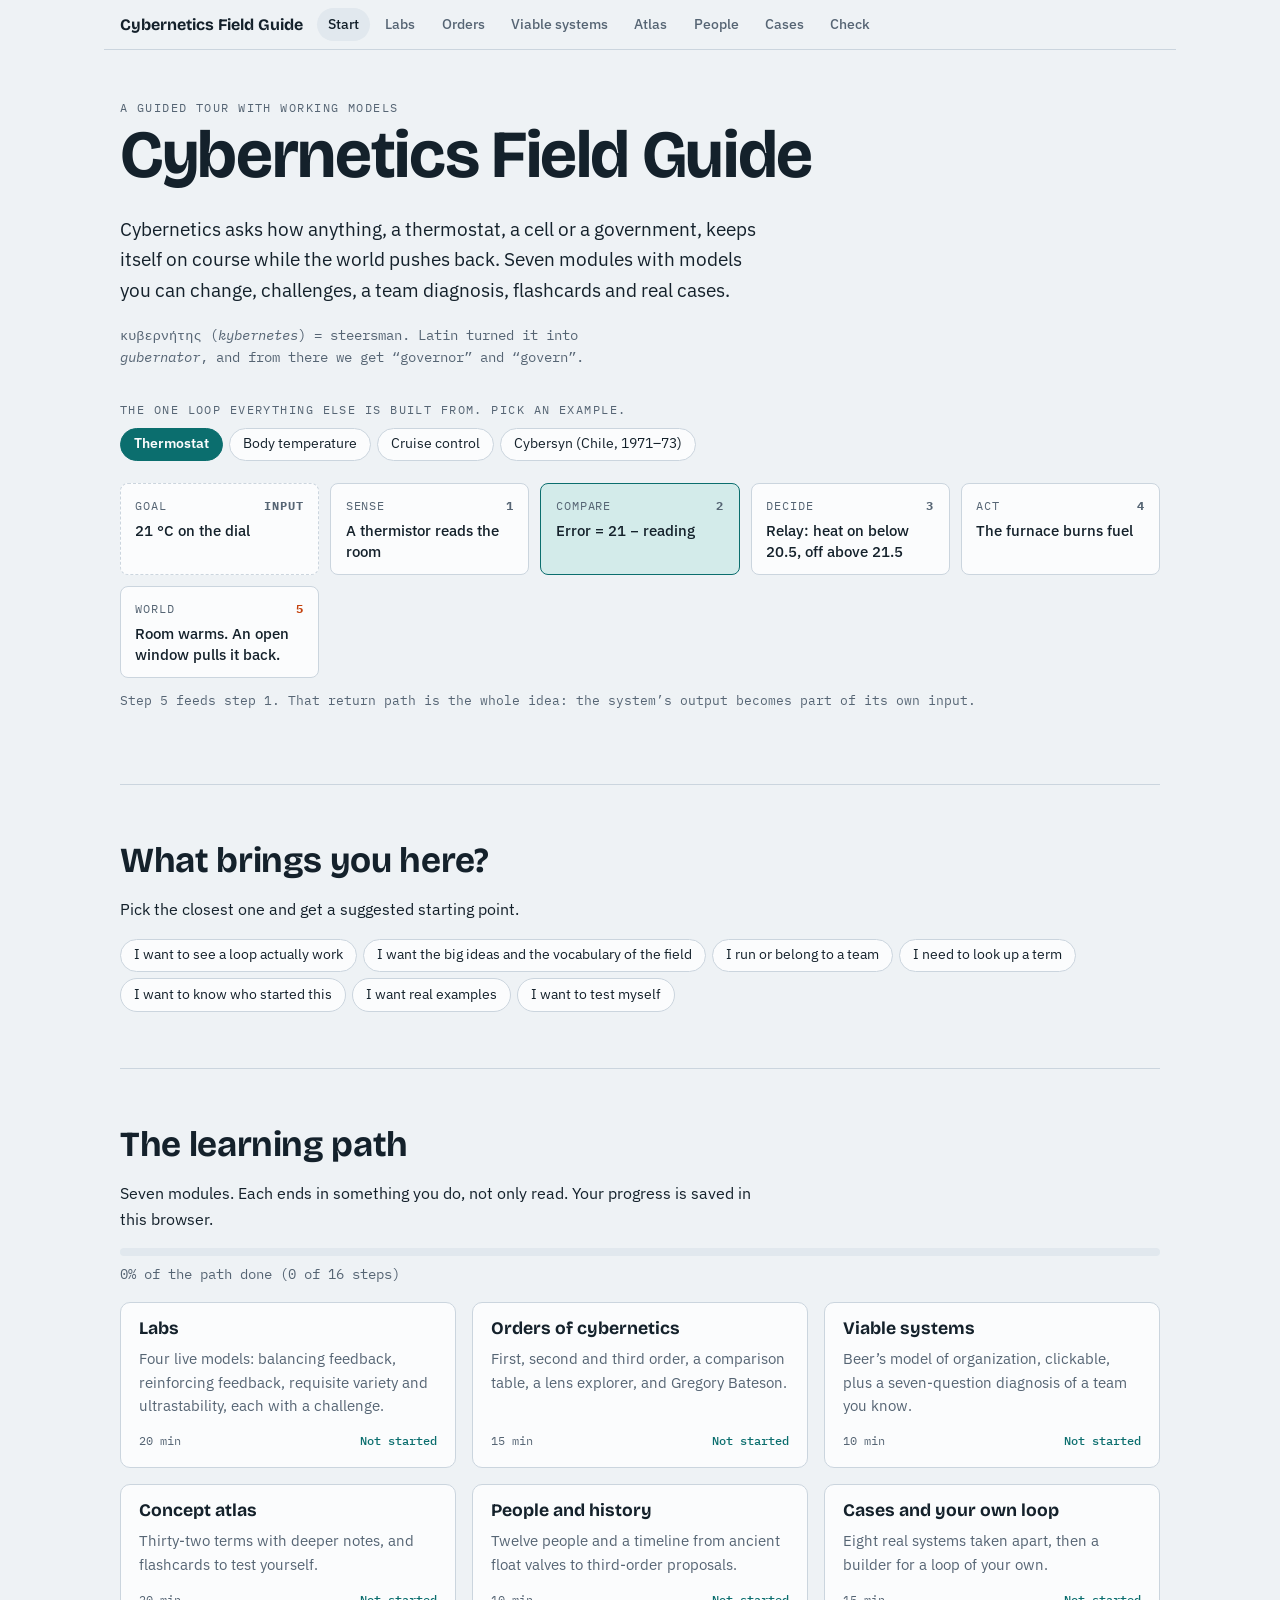
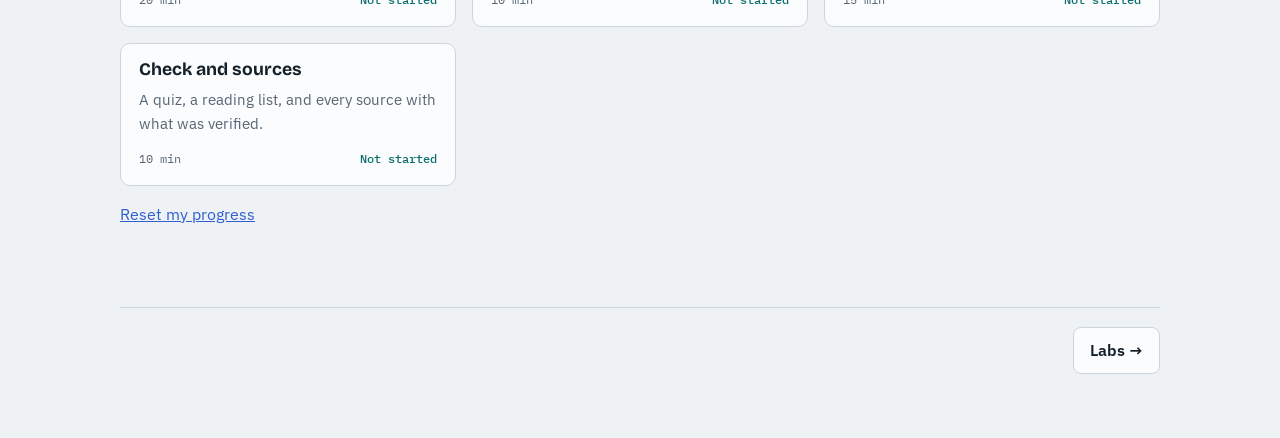
==== commit 48695318: "Restructure into a multi-page site with tabs, challenges, diagnosis tool, flashcards and loop builde" ====
--- a/index.html
+++ b/index.html
@@ -3,205 +3,17 @@
 <head>
 <meta charset="utf-8">
 <meta name="viewport" content="width=device-width, initial-scale=1">
-<style>body{margin:0}</style>
 <title>Cybernetics Field Guide</title>
 <link rel="stylesheet" href="https://fonts.googleapis.com/css2?family=Bricolage+Grotesque:wght@500;700&family=IBM+Plex+Sans:wght@400;500;600&family=IBM+Plex+Mono:wght@400;500&display=swap">
-<style>
-/* Layout: one long learning path. Numbered sections run in teaching order, each pairing a short explanation with a live model you can push around. */
-:root{
-  --bg:#eef2f5; --surface:#fbfcfd; --soft:#e1e8ee; --fg:#14212b; --muted:#566574; --line:#cbd5de;
-  --loop:#0b6e6e; --loop-soft:#d3ebea; --err:#c4410c; --err-soft:#f6ddd1; --sig:#2f5fd0;
-  --display:"Bricolage Grotesque","Helvetica Neue",Arial,sans-serif;
-  --body:"IBM Plex Sans",system-ui,-apple-system,"Segoe UI",sans-serif;
-  --mono:"IBM Plex Mono",ui-monospace,Menlo,monospace;
-}
-@media (prefers-color-scheme: dark){
-  :root:not([data-theme="light"]){
-    --bg:#0e171e; --surface:#152129; --soft:#1c2b35; --fg:#e4ecf1; --muted:#9aaab6; --line:#2a3945;
-    --loop:#3cc0b8; --loop-soft:#17393a; --err:#ff8a57; --err-soft:#3d2418; --sig:#7ea2ff; color-scheme:dark;
-  }
-}
-:root[data-theme="dark"]{
-  --bg:#0e171e; --surface:#152129; --soft:#1c2b35; --fg:#e4ecf1; --muted:#9aaab6; --line:#2a3945;
-  --loop:#3cc0b8; --loop-soft:#17393a; --err:#ff8a57; --err-soft:#3d2418; --sig:#7ea2ff; color-scheme:dark;
-}
-*{box-sizing:border-box}
-body{background:var(--bg);color:var(--fg);font-family:var(--body);font-size:16px;line-height:1.6;
-  padding-block:0 4rem;padding-left:max(16px,env(safe-area-inset-left,0px));padding-right:max(16px,env(safe-area-inset-right,0px))}
-body::before{content:"";position:fixed;inset:0 0 auto;height:env(safe-area-inset-top,0px);background:var(--bg);z-index:10}
-.wrap{max-width:1040px;margin:0 auto}
-h1,h2,h3{font-family:var(--display);text-wrap:balance;line-height:1.15;margin:0}
-h1{font-size:clamp(2.4rem,6vw,4.2rem);font-weight:700;letter-spacing:-.02em}
-h2{font-size:clamp(1.6rem,3.2vw,2.2rem);font-weight:700;letter-spacing:-.01em}
-h3{font-size:1.15rem;font-weight:700}
-p{margin:0 0 1em;max-width:65ch}
-a{color:var(--sig)}
-button,input,select{font:inherit;color:inherit}
-:focus-visible{outline:2px solid var(--sig);outline-offset:2px}
-.eyebrow{font-family:var(--mono);font-size:.75rem;letter-spacing:.12em;text-transform:uppercase;color:var(--muted)}
-.mono{font-family:var(--mono)}
-
-/* nav */
-nav.top{position:sticky;top:env(safe-area-inset-top,0px);z-index:11;background:var(--bg);border-bottom:1px solid var(--line);margin:0 calc(-1*max(16px,env(safe-area-inset-left,0px)));padding:.5rem max(16px,env(safe-area-inset-left,0px))}
-nav.top .row{max-width:1040px;margin:0 auto;display:flex;gap:.25rem;overflow-x:auto;scrollbar-width:thin}
-nav.top a{white-space:nowrap;text-decoration:none;color:var(--muted);font-size:.85rem;padding:.35rem .7rem;border-radius:99px;font-weight:500}
-nav.top a:hover,nav.top a.on{background:var(--soft);color:var(--fg)}
-
-/* hero */
-.hero{padding-block:3rem 2rem}
-.hero p.lede{font-size:1.2rem;margin-top:1.2rem;max-width:58ch}
-.hero .ety{margin-top:1rem;font-family:var(--mono);font-size:.85rem;color:var(--muted)}
-
-section{padding-block:3.5rem 1rem;border-top:1px solid var(--line);margin-top:2.5rem}
-section .head{display:flex;gap:1rem;align-items:baseline;flex-wrap:wrap;margin-bottom:1rem}
-section .head .no{font-family:var(--mono);color:var(--loop);font-size:.9rem;font-weight:500}
-.two{display:grid;grid-template-columns:minmax(0,1fr) minmax(0,1.25fr);gap:2rem;align-items:start}
-@media (max-width:820px){.two{grid-template-columns:minmax(0,1fr)}}
-
-/* chips + buttons */
-.chips{display:flex;flex-wrap:wrap;gap:.4rem}
-.chip{border:1px solid var(--line);background:var(--surface);border-radius:99px;padding:.3rem .8rem;font-size:.85rem;cursor:pointer}
-.chip:hover{border-color:var(--loop)}
-.chip[aria-pressed="true"]{background:var(--loop);border-color:var(--loop);color:var(--surface);font-weight:600}
-.btn{border:1px solid var(--loop);background:var(--loop);color:var(--surface);border-radius:6px;padding:.45rem 1rem;font-weight:600;cursor:pointer}
-.btn.ghost{background:transparent;color:var(--loop)}
-.btn:hover{filter:brightness(1.08)}
-
-/* loop stations */
-.stations{display:grid;grid-template-columns:repeat(auto-fit,minmax(170px,1fr));gap:.7rem;margin-top:1.4rem}
-.st{background:var(--surface);border:1px solid var(--line);border-radius:8px;padding:.8rem .9rem;transition:border-color .25s,background .25s}
-.st .role{font-family:var(--mono);font-size:.72rem;letter-spacing:.08em;text-transform:uppercase;color:var(--muted);display:flex;justify-content:space-between}
-.st .val{font-weight:500;margin-top:.3rem;font-size:.95rem;line-height:1.35}
-.st.on{border-color:var(--loop);background:var(--loop-soft)}
-.st.goal{border-style:dashed}
-.st.world .role b{color:var(--err)}
-.loopnote{font-family:var(--mono);font-size:.8rem;color:var(--muted);margin-top:.8rem}
-
-/* labs */
-.lab{background:var(--surface);border:1px solid var(--line);border-radius:10px;padding:1.1rem}
-.ctl{display:grid;gap:.9rem}
-.ctl label{display:grid;gap:.15rem;font-size:.88rem;font-weight:500}
-.ctl label .v{font-family:var(--mono);color:var(--loop);float:right;font-weight:500}
-.ctl .line{display:flex;justify-content:space-between;gap:1rem}
-input[type=range]{width:100%;accent-color:var(--loop)}
-input[type=checkbox]{accent-color:var(--loop);width:1.05rem;height:1.05rem;vertical-align:-3px;margin-right:.4rem}
-canvas{width:100%;height:280px;display:block;border-radius:6px;background:var(--bg)}
-.legend{display:flex;flex-wrap:wrap;gap:.4rem 1.1rem;font-size:.8rem;color:var(--muted);margin:.6rem 0}
-.legend i{display:inline-block;width:18px;height:0;border-top:3px solid;vertical-align:middle;margin-right:.4rem}
-.legend i.dash{border-top-style:dashed;border-top-width:2px}
-.verdict{margin-top:.7rem;padding:.7rem .9rem;border-radius:6px;background:var(--soft);font-size:.92rem}
-.verdict b{font-family:var(--mono)}
-.verdict.bad{background:var(--err-soft)}
-.verdict.good{background:var(--loop-soft)}
-.ex{margin-top:1.2rem;border-left:3px solid var(--loop);padding:.2rem 0 .2rem 1rem;font-size:.92rem}
-.ex b{display:block;font-family:var(--mono);font-size:.72rem;letter-spacing:.1em;text-transform:uppercase;color:var(--muted);font-weight:500}
-.ex p{margin:.2rem 0 0}
-
-/* variety bars */
-.bars{display:grid;grid-template-columns:repeat(auto-fill,minmax(34px,1fr));gap:6px;align-items:end;height:170px;padding:.5rem 0}
-.bar{display:flex;flex-direction:column;justify-content:flex-end;align-items:center;height:100%;gap:3px;font-family:var(--mono);font-size:.68rem;color:var(--muted)}
-.bar span.col{width:100%;border-radius:3px 3px 0 0;background:var(--loop);min-height:2px}
-.bar.miss span.col{background:var(--err)}
-
-/* vsm */
-svg.vsm{width:100%;height:auto;display:block}
-svg.vsm .node rect{fill:var(--surface);stroke:var(--line);stroke-width:1.5;rx:6;transition:fill .2s,stroke .2s}
-svg.vsm .node{cursor:pointer}
-svg.vsm .node:hover rect{stroke:var(--loop)}
-svg.vsm .node.sel rect{fill:var(--loop-soft);stroke:var(--loop);stroke-width:2.5}
-svg.vsm text{fill:var(--fg);font-family:var(--body);font-size:12px;pointer-events:none}
-svg.vsm text.t{font-family:var(--mono);font-weight:500;font-size:12px;fill:var(--loop)}
-svg.vsm .env rect{fill:var(--soft);stroke:var(--line);stroke-dasharray:4 4;stroke-width:1.5;rx:14}
-svg.vsm .env text{fill:var(--muted)}
-svg.vsm line,svg.vsm path{stroke:var(--muted);stroke-width:1.3;fill:none}
-svg.vsm line.dash{stroke-dasharray:4 3}
-.vsmpanel{margin-top:1rem;padding:1rem 1.1rem;border:1px solid var(--line);border-radius:8px;background:var(--surface);min-height:11rem}
-.vsmpanel h3{margin-bottom:.4rem}
-.vsmpanel .k{font-family:var(--mono);font-size:.72rem;letter-spacing:.1em;text-transform:uppercase;color:var(--muted);margin-top:.7rem;display:block}
-.vsmpanel p{margin:.15rem 0 0}
-
-/* concept cards */
-.cards{display:grid;grid-template-columns:repeat(auto-fit,minmax(250px,1fr));gap:1rem;margin-top:1.2rem}
-.card{background:var(--surface);border:1px solid var(--line);border-radius:8px;padding:1rem 1.1rem}
-.card h3{margin-bottom:.4rem}
-.card p{margin:0;font-size:.94rem}
-.card .by{font-family:var(--mono);font-size:.75rem;color:var(--muted);margin-bottom:.5rem;display:block}
-
-/* case files */
-.case{background:var(--surface);border:1px solid var(--line);border-radius:8px;padding:1rem 1.1rem;display:flex;flex-direction:column;gap:.5rem}
-.case .yr{font-family:var(--mono);font-size:.78rem;color:var(--loop)}
-.case dl{margin:0;display:grid;grid-template-columns:5.2rem minmax(0,1fr);gap:.3rem .7rem;font-size:.88rem}
-.case dt{font-family:var(--mono);font-size:.72rem;letter-spacing:.06em;text-transform:uppercase;color:var(--muted);padding-top:.15rem}
-.case dd{margin:0}
-.case .catch{border-top:1px solid var(--line);padding-top:.6rem;font-size:.9rem}
-.casegrid{display:grid;grid-template-columns:repeat(auto-fill,minmax(300px,1fr));gap:1rem;margin-top:1.2rem}
-
-/* timeline */
-.tl{list-style:none;margin:1.2rem 0 0;padding:0;border-left:2px solid var(--line)}
-.tl li{position:relative;padding:0 0 1.2rem 1.4rem}
-.tl li::before{content:"";position:absolute;left:-7px;top:.45rem;width:12px;height:12px;border-radius:50%;background:var(--bg);border:2px solid var(--loop)}
-.tl .y{font-family:var(--mono);color:var(--loop);font-size:.85rem;font-weight:500}
-.tl b{display:block}
-.tl span{color:var(--muted);font-size:.93rem}
-
-/* quiz */
-.q{background:var(--surface);border:1px solid var(--line);border-radius:8px;padding:1rem 1.1rem;margin-top:1rem}
-.q p{margin:0 0 .7rem}
-.q .opts{display:flex;gap:.5rem;flex-wrap:wrap}
-.q .why{margin:.7rem 0 0;font-size:.92rem;padding:.6rem .8rem;border-radius:6px}
-.q .why.ok{background:var(--loop-soft)}
-.q .why.no{background:var(--err-soft)}
-.score{font-family:var(--mono);margin-top:1rem;color:var(--muted)}
-
-.tablewrap{overflow-x:auto;margin-top:1.2rem;border:1px solid var(--line);border-radius:8px;background:var(--surface)}
-table.orders{border-collapse:collapse;width:100%;min-width:720px;font-size:.9rem}
-table.orders th,table.orders td{text-align:left;vertical-align:top;padding:.7rem .9rem;border-bottom:1px solid var(--line)}
-table.orders th{font-family:var(--mono);font-size:.72rem;letter-spacing:.08em;text-transform:uppercase;color:var(--muted);font-weight:500;white-space:nowrap}
-table.orders thead th{color:var(--fg);font-family:var(--display);font-size:1rem;letter-spacing:0;text-transform:none;font-weight:700}
-table.orders tr:last-child td,table.orders tr:last-child th{border-bottom:0}
-.quote{border-left:3px solid var(--sig);margin:1rem 0;padding:.1rem 0 .1rem 1rem;max-width:65ch}
-.quote cite{display:block;font-family:var(--mono);font-size:.75rem;color:var(--muted);font-style:normal;margin-top:.3rem}
-.lens{display:grid;grid-template-columns:repeat(3,minmax(0,1fr));gap:.8rem;margin-top:1rem}
-@media (max-width:820px){.lens{grid-template-columns:minmax(0,1fr)}}
-.lens .col{background:var(--surface);border:1px solid var(--line);border-radius:8px;padding:.9rem 1rem}
-.lens .col h3{font-size:.95rem;margin-bottom:.4rem;color:var(--loop)}
-.lens .col p{margin:0;font-size:.92rem}
-.srch{width:100%;max-width:420px;padding:.5rem .8rem;border:1px solid var(--line);border-radius:6px;background:var(--surface);margin:.8rem 0 .6rem}
-.gloss{display:grid;grid-template-columns:repeat(auto-fill,minmax(290px,1fr));gap:.8rem;margin-top:1rem}
-.term{background:var(--surface);border:1px solid var(--line);border-radius:8px;padding:.85rem 1rem}
-.term h3{font-size:1.02rem;margin-bottom:.25rem}
-.term .tag{font-family:var(--mono);font-size:.68rem;letter-spacing:.09em;text-transform:uppercase;color:var(--loop)}
-.term p{margin:.3rem 0 0;font-size:.9rem}
-.term .src{font-family:var(--mono);font-size:.75rem;color:var(--muted);margin-top:.4rem;display:block}
-.term details{margin-top:.6rem;border-top:1px solid var(--line);padding-top:.5rem}
-.term summary{cursor:pointer;font-family:var(--mono);font-size:.78rem;color:var(--sig);list-style:none}
-.term summary::-webkit-details-marker{display:none}
-.term summary::before{content:"+ ";}
-.term details[open] summary::before{content:"− ";}
-.term details p{margin:.45rem 0 0;font-size:.88rem}
-.term details p b{font-family:var(--mono);font-size:.7rem;letter-spacing:.08em;text-transform:uppercase;color:var(--muted);font-weight:500;display:block}
-.gtools{display:flex;gap:.5rem;flex-wrap:wrap;margin:.2rem 0 .4rem}
-.nores{color:var(--muted);margin-top:1rem}
-.people{display:grid;grid-template-columns:repeat(auto-fill,minmax(300px,1fr));gap:1rem;margin-top:1.2rem}
-.person{background:var(--surface);border:1px solid var(--line);border-radius:8px;padding:1rem 1.1rem;display:flex;flex-direction:column;gap:.45rem}
-.person .yrs{font-family:var(--mono);font-size:.78rem;color:var(--loop)}
-.person p{margin:0;font-size:.92rem}
-.person .read1{font-size:.85rem;color:var(--muted);border-top:1px solid var(--line);padding-top:.5rem;margin-top:auto}
-.read{display:grid;gap:.8rem;margin-top:1rem;padding:0;list-style:none}
-.read li{padding:.7rem 1rem;background:var(--surface);border:1px solid var(--line);border-radius:8px;font-size:.94rem}
-.read b{font-weight:600}
-footer{margin-top:3rem;color:var(--muted);font-size:.85rem}
-@media (prefers-reduced-motion:reduce){*{transition:none!important}}
-</style>
-
+<link rel="stylesheet" href="assets/style.css">
+</head>
+<body data-page="start">
 <div class="wrap">
-
-<nav class="top" aria-label="Sections"><div class="row" id="navrow"></div></nav>
-
+<nav class="top" aria-label="Pages"><div class="row"><span class="brand">Cybernetics Field Guide</span><a href="index.html" class="on" aria-current="page">Start</a><a href="labs.html">Labs</a><a href="orders.html">Orders</a><a href="viable.html">Viable systems</a><a href="atlas.html">Atlas</a><a href="people.html">People</a><a href="cases.html">Cases</a><a href="check.html">Check</a></div></nav>
 <header class="hero" id="top">
   <div class="eyebrow">A guided tour with working models</div>
   <h1>Cybernetics Field Guide</h1>
-  <p class="lede">Cybernetics asks how anything, a thermostat, a cell or a government, keeps itself on course while the world pushes back. Eleven short lessons, each with a model you can change and a real case behind it.</p>
+  <p class="lede">Cybernetics asks how anything, a thermostat, a cell or a government, keeps itself on course while the world pushes back. Seven modules with models you can change, challenges, a team diagnosis, flashcards and real cases.</p>
   <p class="ety">κυβερνήτης (<i>kybernetes</i>) = steersman. Latin turned it into <i>gubernator</i>, and from there we get “governor” and “govern”.</p>
 
   <div style="margin-top:2rem">
@@ -211,301 +23,31 @@
     <div class="loopnote">Step 5 feeds step 1. That return path is the whole idea: the system’s output becomes part of its own input.</div>
   </div>
 </header>
+<main>
 
-<!-- 1 -->
-<section id="balance">
-  <div class="head"><span class="no">01</span><h2>Balancing feedback holds a course</h2></div>
-  <div class="two">
-    <div>
-      <p>A balancing (negative) loop pushes against change. The room is too cold, so the heater turns on. The room is warm enough, so it turns off. The size of the push depends on the gap between goal and reality.</p>
-      <p>Two knobs decide whether it behaves well. <b>Gain</b> is how hard the controller reacts to the gap. <b>Delay</b> is how old the controller’s information is. High gain plus delay is the classic recipe for hunting, the swing back and forth you know from a shower that is always too hot or too cold.</p>
-      <p>Try the presets, then open the window at minute 60 and watch what the controller can and cannot do.</p>
-      <div class="ex"><b>Real example</b><p>James Watt’s flyball governor (1788) used this exact loop to hold an engine at constant speed. In 1868 James Clerk Maxwell wrote the first mathematical analysis of why some governors hunt and others settle. Norbert Wiener took the field’s name from the Greek word that “governor” itself derives from.</p></div>
-    </div>
-    <div class="lab">
-      <div class="chips" id="p1" style="margin-bottom:1rem"></div>
-      <div class="ctl">
-        <label><span class="line"><span>Goal (setpoint)</span><span class="v" id="v1sp"></span></span><input type="range" id="sp" min="15" max="25" step="0.5" value="21"></label>
-        <label><span class="line"><span>Gain: how hard it reacts</span><span class="v" id="v1g"></span></span><input type="range" id="gain" min="0.1" max="3" step="0.1" value="0.6"></label>
-        <label><span class="line"><span>Delay: how stale the sensor is</span><span class="v" id="v1d"></span></span><input type="range" id="delay" min="0" max="10" step="0.5" value="0"></label>
-        <label><span class="line"><span>Outside temperature</span><span class="v" id="v1o"></span></span><input type="range" id="out" min="-5" max="15" step="1" value="5"></label>
-        <label><span><input type="checkbox" id="win">Open the window from minute 60 to 80</span></label>
-      </div>
-      <div style="height:.9rem"></div>
-      <canvas id="c1" role="img" aria-label="Room temperature over 120 minutes with heater output"></canvas>
-      <div class="legend"><span><i style="border-color:var(--loop)"></i>Room temperature</span><span><i class="dash" style="border-color:var(--sig)"></i>Goal</span><span><i class="dash" style="border-color:var(--muted)"></i>Outside</span><span><i style="border-color:var(--err)"></i>Heater output (bottom band)</span></div>
-      <div class="verdict" id="verdict1"></div>
-      <div style="margin-top:.8rem"><button class="btn ghost" id="replay1">Replay the run</button></div>
-    </div>
-  </div>
+<section data-sec="chooser">
+  <div class="head"><h2>What brings you here?</h2></div>
+  <p>Pick the closest one and get a suggested starting point.</p>
+  <div class="chips" id="chchips" role="group" aria-label="What brings you here"></div>
+  <div id="chresult" aria-live="polite"></div>
+</section>
+<section data-sec="path">
+  <div class="head"><h2>The learning path</h2></div>
+  <p>Seven modules. Each ends in something you do, not only read. Your progress is saved in this browser.</p>
+  <div class="pbar" aria-hidden="true"><i id="pfill" style="width:0%"></i></div>
+  <p class="mono" id="ptext" style="font-size:.85rem;color:var(--muted)"></p>
+  <div class="mods" id="mods"></div>
+  <p style="margin-top:1rem"><button class="plink" id="preset" type="button">Reset my progress</button></p>
 </section>
 
-<!-- 2 -->
-<section id="reinforce">
-  <div class="head"><span class="no">02</span><h2>Reinforcing feedback amplifies</h2></div>
-  <div class="two">
-    <div>
-      <p>A reinforcing (positive) loop feeds a change back into itself, so more leads to more. “Positive” means it adds, not that it is good. Compound interest, a viral post and a bank run are all the same shape.</p>
-      <p>Nothing grows forever, so a reinforcing loop in the real world almost always meets a balancing loop that finally caps it. Switch the limit on and off and compare the curves. Most of what looks like “exponential growth” is the early part of an S-curve.</p>
-      <div class="ex"><b>Real example</b><p>Arctic ice reflects sunlight. Warming melts ice, dark water absorbs more heat, and that melts more ice. Climate scientists call it the ice-albedo feedback, and it is one reason polar warming outpaces the global average.</p></div>
-    </div>
-    <div class="lab">
-      <div class="chips" id="p2" style="margin-bottom:1rem"></div>
-      <div class="ctl">
-        <label><span class="line"><span>Strength of the loop (growth rate per unit time)</span><span class="v" id="v2r"></span></span><input type="range" id="rate" min="0.05" max="0.8" step="0.01" value="0.35"></label>
-        <label><span class="line"><span>Starting amount</span><span class="v" id="v2x"></span></span><input type="range" id="x0" min="0.1" max="10" step="0.1" value="1"></label>
-        <label><span><input type="checkbox" id="lim" checked>Add a balancing limit (a ceiling of 100)</span></label>
-      </div>
-      <div style="height:.9rem"></div>
-      <canvas id="c2" role="img" aria-label="Growth curve with and without a limiting loop"></canvas>
-      <div class="legend"><span><i style="border-color:var(--loop)"></i><span id="l2a">With limit</span></span><span><i class="dash" style="border-color:var(--err)"></i><span id="l2b">Without limit (clipped at the top)</span></span></div>
-      <div class="verdict" id="verdict2"></div>
-    </div>
-  </div>
-</section>
-
-<!-- 3 -->
-<section id="variety">
-  <div class="head"><span class="no">03</span><h2>Only variety can absorb variety</h2></div>
-  <div class="two">
-    <div>
-      <p>W. Ross Ashby’s law of requisite variety says a regulator must be able to do at least as many different things as the disturbances it faces can do to it. A help desk with 5 canned replies cannot fully handle 14 kinds of problem, however hard it works.</p>
-      <p>You have two honest options. <b>Amplify</b> the regulator: add responses, train people, give them more tools. Or <b>attenuate</b> the disturbances: group similar cases, standardize, triage. Tick the triage box and see how much the same team can then absorb.</p>
-      <div class="ex"><b>Real example</b><p>The immune system keeps billions of distinct antibody variants in reserve because pathogens vary enormously. A chess grandmaster matches the variety of a position by pattern recognition built over years. Both are requisite variety at work.</p></div>
-    </div>
-    <div class="lab">
-      <div class="ctl">
-        <label><span class="line"><span>Kinds of disturbance (D)</span><span class="v" id="v3d"></span></span><input type="range" id="D" min="2" max="16" step="1" value="12"></label>
-        <label><span class="line"><span>Responses the regulator has (R)</span><span class="v" id="v3r"></span></span><input type="range" id="R" min="1" max="16" step="1" value="4"></label>
-        <label><span><input type="checkbox" id="triage">Triage: treat similar disturbances in pairs (one response covers both)</span></label>
-      </div>
-      <div class="bars" id="bars" aria-label="Disturbances handled and missed"></div>
-      <div class="legend"><span><i style="border-color:var(--loop)"></i>Absorbed</span><span><i style="border-color:var(--err)"></i>Gets through</span></div>
-      <div class="verdict" id="verdict3"></div>
-      <div style="margin-top:.8rem"><button class="btn ghost" id="roll3">Roll 300 new disturbances</button></div>
-    </div>
-  </div>
-</section>
-
-<!-- 4u -->
-<section id="ultra">
-  <div class="head"><span class="no">04</span><h2>Ultrastability: a system that rewires itself</h2></div>
-  <div class="two">
-    <div>
-      <p>A thermostat holds a goal but cannot change its own rules. Ashby asked how a system could keep its <b>essential variables</b> (the ones it must hold within limits to survive) inside bounds even when the world changes the rules. His answer was <b>ultrastability</b>: a second loop that watches the essential variables and, when they leave their limits, changes the parameters of the first loop at random, until stability returns.</p>
-      <p>Ashby built the idea as a machine. His Homeostat, completed on 16 March 1948 at Barnwood House Hospital, used four linked units and found stable settings by itself. Wiener called it “one of the great philosophical contributions of the present day”, according to a historical account of the 1952 Macy conference.</p>
-      <p>The model on the right is a one-variable cartoon of the principle, not a replica of the Homeostat. The variable must stay within ±1. When it escapes, the system re-rolls its own setting <i>k</i>. Flip the wiring halfway and watch it find a new working setting without being told how.</p>
-      <div class="ex"><b>Real example</b><p>A person who moves to a new country finds old habits stop working. Nothing tells them the right new habits. They vary behavior until what they need to keep steady (sleep, money, belonging) stays in range again. Bateson’s Learning II (lesson 7) is the same move at the level of habits.</p></div>
-    </div>
-    <div class="lab">
-      <div class="ctl">
-        <label><span class="line"><span>Random kicks from the environment</span><span class="v" id="v4n"></span></span><input type="range" id="noise" min="0" max="0.8" step="0.05" value="0.2"></label>
-        <label><span><input type="checkbox" id="flip" checked>Flip the wiring at t = 30 (the old setting now makes things worse)</span></label>
-      </div>
-      <div style="height:.9rem"></div>
-      <canvas id="c4" role="img" aria-label="A variable that must stay between minus one and one, with the system re-rolling its own setting when it escapes"></canvas>
-      <div class="legend"><span><i style="border-color:var(--loop)"></i>Essential variable x</span><span><i class="dash" style="border-color:var(--err)"></i>Limits ±1 and re-rolls</span><span><i style="border-color:var(--sig)"></i>Its current setting k (scaled)</span></div>
-      <div class="verdict" id="verdict4"></div>
-      <div style="margin-top:.8rem"><button class="btn ghost" id="again4">Run again with new luck</button></div>
-    </div>
-  </div>
-</section>
-
-<!-- 4 -->
-<section id="viable">
-  <div class="head"><span class="no">05</span><h2>A viable organization is loops inside loops</h2></div>
-  <div class="two">
-    <div>
-      <p>Stafford Beer asked what any organization needs in order to survive, whether a firm, a hospital or a country. His Viable System Model says five functions are enough, and each operating unit must itself contain all five. That recursion is the point.</p>
-      <p>Click each box. The model is easiest to learn by asking of your own team: who does this job here?</p>
-      <div class="ex"><b>Real example</b><p>In 1971 Chile’s Allende government invited Beer to help run the nationalized economy. The project, Cybersyn, linked factories to Santiago by telex, filtered the numbers statistically, and gave managers a control room. It was unfinished when the 1973 coup ended it, and historians still argue about how much it did.</p></div>
-    </div>
-    <div>
-      <div class="lab" style="padding:.6rem">
-        <svg class="vsm" viewBox="0 0 560 372" role="group" aria-label="Viable System Model diagram. Click a box to read about it.">
-          <g class="env"><rect x="466" y="96" width="86" height="236"/><text x="509" y="214" text-anchor="middle" font-size="12">Environment</text></g>
-          <line x1="270" y1="64" x2="190" y2="96"/><line x1="270" y1="64" x2="370" y2="96"/>
-          <line x1="262" y1="123" x2="298" y2="123"/>
-          <line x1="440" y1="123" x2="466" y2="123"/>
-          <line x1="190" y1="150" x2="190" y2="184"/>
-          <line class="dash" x1="150" y1="218" x2="150" y2="264"/><line class="dash" x1="280" y1="218" x2="280" y2="264"/><line class="dash" x1="410" y1="218" x2="410" y2="264"/>
-          <path d="M150 334 V352 H509 V332"/><path d="M280 334 V352"/><path d="M410 334 V352"/>
-          <line class="dash" x1="98" y1="123" x2="120" y2="123"/>
-          <g class="node" data-id="s5" tabindex="0" role="button" aria-label="System 5, policy"><rect x="170" y="14" width="200" height="50"/><text class="t" x="270" y="35" text-anchor="middle">S5 POLICY</text><text x="270" y="53" text-anchor="middle">Who are we?</text></g>
-          <g class="node" data-id="s4" tabindex="0" role="button" aria-label="System 4, intelligence"><rect x="298" y="96" width="142" height="54"/><text class="t" x="369" y="119" text-anchor="middle">S4 INTELLIGENCE</text><text x="369" y="138" text-anchor="middle">Outside, later</text></g>
-          <g class="node" data-id="s3" tabindex="0" role="button" aria-label="System 3, control"><rect x="120" y="96" width="142" height="54"/><text class="t" x="191" y="119" text-anchor="middle">S3 CONTROL</text><text x="191" y="138" text-anchor="middle">Inside, now</text></g>
-          <g class="node" data-id="s3s" tabindex="0" role="button" aria-label="System 3 star, audit"><rect x="12" y="96" width="86" height="54"/><text class="t" x="55" y="119" text-anchor="middle">S3* AUDIT</text><text x="55" y="138" text-anchor="middle">Spot checks</text></g>
-          <g class="node" data-id="s2" tabindex="0" role="button" aria-label="System 2, coordination"><rect x="100" y="184" width="340" height="34"/><text class="t" x="270" y="206" text-anchor="middle">S2 COORDINATION</text></g>
-          <g class="node" data-id="s1" tabindex="0" role="button" aria-label="System 1, operations"><rect x="100" y="264" width="100" height="70"/><text class="t" x="150" y="294" text-anchor="middle">S1</text><text x="150" y="314" text-anchor="middle">Unit A</text></g>
-          <g class="node" data-id="s1" tabindex="0" role="button" aria-label="System 1, operations"><rect x="230" y="264" width="100" height="70"/><text class="t" x="280" y="294" text-anchor="middle">S1</text><text x="280" y="314" text-anchor="middle">Unit B</text></g>
-          <g class="node" data-id="s1" tabindex="0" role="button" aria-label="System 1, operations"><rect x="360" y="264" width="100" height="70"/><text class="t" x="410" y="294" text-anchor="middle">S1</text><text x="410" y="314" text-anchor="middle">Unit C</text></g>
-        </svg>
-      </div>
-      <div class="vsmpanel" id="vsmpanel" aria-live="polite"></div>
-    </div>
-  </div>
-</section>
-
-<!-- 5 -->
-<section id="observer">
-  <div class="head"><span class="no">06</span><h2>First, second and third order</h2></div>
-  <p>“Order” says where the observer stands. Each order takes the one before it and asks who is doing the observing. The first two are standard. The third is a live argument.</p>
-
-  <h3 style="margin-top:1.5rem">First order: the cybernetics of observed systems</h3>
-  <p>Von Foerster’s shortest description, from his 1991 Paris address “Ethics and Second-Order Cybernetics”:</p>
-  <blockquote class="quote">“First-order cybernetics is the cybernetics of observed systems, while second-order cybernetics is the cybernetics of observing systems.”<cite>Heinz von Foerster, “Ethics and Second-Order Cybernetics” (1991; <i>Cybernetics and Human Knowing</i> 1(1), 1992)</cite></blockquote>
-  <p>He lists first-order’s conceptual machinery as “information,” “circularity,” “recursion,” “control,” “homeostasis,” “dynamic stability,” “fixed points,” “attractors,” “equifinality,” “purpose” and “goal.” It is the toolkit of lessons 1 to 4 on this page. Bernard Scott adds that first-order study can use the research paradigms of the natural sciences and test hypotheses by trying to falsify them. The observer stays outside, which suits engineering, and which von Foerster calls the principle of objectivity: “The properties of the observer shall not enter the description of his observations.”</p>
-
-  <h3 style="margin-top:1.5rem">Second order: the cybernetics of observing systems</h3>
-  <p>Von Foerster argues the observer cannot be removed: “If the properties of the observer (namely to observe and describe) are eliminated, there is nothing left; no observation, no description.” Cyberneticians who treated observing and communicating as a circle were, in his phrase, “entering into a forbidden land”, because self-reference (A implies A) was feared as paradox.</p>
-  <p>The label has a short history. Margaret Mead presented “Cybernetics of Cybernetics” to the American Society for Cybernetics in 1967 (published 1968), and von Foerster supplied the title. His 1974 collection, <i>Cybernetics of Cybernetics</i> (BCL Report 73.38, University of Illinois), set out the distinction. Bernard Scott’s 2004 history in <i>Kybernetes</i> names the main strands: Pask’s Conversation Theory, Maturana’s autopoiesis, Glanville’s “Objects” theory, Luhmann’s social systems theory, sociocybernetics, and cybersemiotics.</p>
-  <p>Von Foerster ties this to ethics. His imperative, quoted in the 1991 text from his earlier paper “On Constructing a Reality”: “The ethical imperative: Act always so as to increase the number of choices.” In the same address he writes: “we become a metaphysician any time we decide upon in principle undecidable questions.” His point is that the questions that matter most (am I apart from the universe, or part of it?) cannot be settled by proof, so you decide and you own the decision. Later in the same text he restates the rule more softly: “they should always try to act so as to increase the number of choices.”</p>
-
-  <h3 style="margin-top:1.5rem">Third order: contested</h3>
-  <p>No single definition exists. The best-documented one comes from Vladimir Lepskiy and colleagues at the Institute of Philosophy of the Russian Academy of Sciences, who have met every two years for about 20 years on “Reflexive Processes and Control”. Stuart Umpleby, with Lepskiy and Tatiana Medvedeva, summarized it in a 2018 paper. Their thesis is a move “from ‘observed systems’ to ‘observing systems’ to ‘self-developing reflexive-active environments’”, and from a subject–object paradigm to subject–subject and then subject–metasubject. Umpleby’s gloss: whereas second order stressed self-reference and a scientist’s reflection on their own understanding, third order is “the study of how a system composed of reflexive systems can itself be reflexive”, as with a society and its government.</p>
-  <p>Other authors use the term differently: systems designed to behave ethically; a general hierarchy of higher orders (Yolles’s “metacybernetics”, 2021); or systems that describe their own description. Umpleby notes the Russian reading of second-order cybernetics also differs from the Western one. Treat the table’s third column as one school’s proposal, not settled doctrine.</p>
-
-  <div class="tablewrap"><table class="orders">
-    <thead><tr><th></th><th>First order</th><th>Second order</th><th>Third order (Lepskiy school)</th></tr></thead>
-    <tbody>
-      <tr><th>Slogan</th><td>Observed systems</td><td>Observing systems</td><td>Self-developing reflexive-active environments</td></tr>
-      <tr><th>Observer</th><td>Outside, objective</td><td>Inside, part of the loop</td><td>Many subjects shaping a shared environment</td></tr>
-      <tr><th>Paradigm</th><td>Subject–object</td><td>Subject–subject</td><td>Subject–metasubject</td></tr>
-      <tr><th>Science type (Stepin)</th><td>Classical</td><td>Non-classical</td><td>Post-non-classical</td></tr>
-      <tr><th>Typical object</th><td>Complex system</td><td>Active systems</td><td>Self-developing reflexive-active environment</td></tr>
-      <tr><th>Core ideas</th><td>Feedback, control, homeostasis, requisite variety</td><td>Autopoiesis, constructivism, conversation, ethical imperative</td><td>Reflexive control, mechanism design, ethics of the subjects studied</td></tr>
-      <tr><th>Key figures</th><td>Wiener, Ashby, McCulloch, Beer</td><td>Mead, von Foerster, Maturana, Varela, Pask, Glanville</td><td>Lepskiy, Umpleby; others use the term differently</td></tr>
-      <tr><th>Status</th><td>Established</td><td>Established</td><td>Contested</td></tr>
-    </tbody>
-  </table></div>
-  <p style="font-size:.85rem;color:var(--muted);margin-top:.5rem">Rows 3 to 5 follow Table 4 in Umpleby, Lepskiy and Medvedeva (2018), which credits Lepskiy (2017). The other rows summarize the sources listed under Refs.</p>
-
-  <h3 style="margin-top:2rem">Try the three lenses</h3>
-  <p>Pick a situation. Each order asks a different question about it.</p>
-  <div class="chips" id="lenschips" role="group" aria-label="Situation"></div>
-  <div class="lens" id="lens"></div>
-</section>
-
-<!-- 6 -->
-<section id="bateson">
-  <div class="head"><span class="no">07</span><h2>Gregory Bateson: the mind as a loop</h2></div>
-  <p>Bateson (1904–1980) trained as an anthropologist and attended the Macy conferences alongside Margaret Mead. He carried cybernetics out of engineering and into psychiatry, learning, culture and ecology. He is hard to place on a timeline of orders because his work runs through all of them: he used feedback to explain behavior, and he insisted that the person describing a system is inside it.</p>
-  <div class="cards">
-    <div class="card"><span class="by">“Form, Substance and Difference,” 1970</span><h3>Information is a difference</h3><p>In this lecture to the Institute of General Semantics, later collected in <i>Steps to an Ecology of Mind</i> (1972), he defines the elementary unit of information as “a difference which makes a difference.” A thermostat does not respond to heat itself but to the difference between its reading and its goal. Mind, for Bateson, is made of such differences moving around loops.</p></div>
-    <div class="card"><span class="by">“The Logical Categories of Learning and Communication”</span><h3>Learning has levels</h3><p>Using Russell’s theory of logical types, he separates learning that corrects a choice within a set of alternatives (Learning I) from learning that changes the set itself, or how experience is punctuated (Learning II), from learning that changes the process of Learning II (Learning III). The essay grew from his critique of Ashby’s account of homeostasis.</p></div>
-    <div class="card"><span class="by">Palo Alto group, 1956</span><h3>The double bind</h3><p>Bateson and colleagues proposed that repeated exposure to contradictory messages at different logical levels, with no way out and no way to comment on it, could contribute to schizophrenic communication. The original claim is contested in psychiatry today, but the idea of paradoxes between logical levels in communication lasted.</p></div>
-  </div>
-  <div class="ex"><b>An illustration of the learning levels (ours, not Bateson’s example)</b><p>Take the thermostat from lesson 1. <b>Zero learning:</b> it responds the same way every time. <b>Learning I:</b> you retune the gain so it stops hunting. <b>Learning II:</b> you notice the family always argues about the dial, and change the rule set (zoned heating, a schedule, who decides). <b>Learning III:</b> you change how the household changes its rules, so that the next conflict is handled differently.</p></div>
-  <p style="margin-top:1rem">Why he matters here: lesson 1 shows a loop that holds a goal. Bateson asks what changes the goal, what counts as a signal, and who punctuates the world into these signals. That is the bridge from first to second order.</p>
-</section>
-
-<!-- 8 -->
-<section id="atlas">
-  <div class="head"><span class="no">08</span><h2>Concept atlas</h2></div>
-  <p>Thirty-two terms you will meet in the literature, each with its origin where one is known. Open “Go deeper” on any term for why it matters, an example and a common mistake. Search or filter.</p>
-  <input class="srch" id="gsearch" type="search" placeholder="Search terms, e.g. variety, loop, observer" aria-label="Search the concept atlas">
-  <div class="chips" id="gchips" role="group" aria-label="Filter concepts"></div>
-  <div class="gtools"><button class="btn ghost" id="gopen" type="button">Expand all</button><button class="btn ghost" id="gclose" type="button">Collapse all</button></div>
-  <div class="gloss" id="gloss"></div>
-  <p class="nores" id="gnores" hidden>No term matches that search.</p>
-</section>
-
-<section id="people">
-  <div class="head"><span class="no">09</span><h2>Who to know</h2></div>
-  <p>Twelve people, with what each is known for and where to start reading. Dates and works are from the sources listed under Refs.</p>
-  <div class="people" id="peoplegrid"></div>
-</section>
-
-<!-- 7 -->
-<section id="cases">
-  <div class="head"><span class="no">10</span><h2>Case files</h2></div>
-  <p>Eight real systems, each taken apart into the same four parts. Filter by where they live.</p>
-  <div class="chips" id="casefilter" role="group" aria-label="Filter case files"></div>
-  <div class="casegrid" id="casegrid"></div>
-</section>
-
-<!-- 7 -->
-<section id="history">
-  <div class="head"><span class="no">11</span><h2>How the field unfolded</h2></div>
-  <ol class="tl" id="tl"></ol>
-</section>
-
-<section id="quiz">
-  <div class="head"><span class="no">Check</span><h2>Balancing or reinforcing?</h2></div>
-  <p>Decide which kind of loop dominates each situation.</p>
-  <div id="quizbox"></div>
-  <div class="score" id="score"></div>
-</section>
-
-<section id="read">
-  <div class="head"><span class="no">Next</span><h2>Where to go from here</h2></div>
-  <ul class="read">
-    <li><b>Norbert Wiener, <i>Cybernetics</i> (1948)</b> and the plainer <i>The Human Use of Human Beings</i> (1950). The founding text and its readable sequel.</li>
-    <li><b>W. Ross Ashby, <i>An Introduction to Cybernetics</i> (1956).</b> Clear, careful, and covers requisite variety. Many readers start here.</li>
-    <li><b>Stafford Beer, <i>Brain of the Firm</i> (1972).</b> The Viable System Model written for managers.</li>
-    <li><b>Donella Meadows, <i>Thinking in Systems</i> (2008).</b> The friendliest modern route into loops, stocks and delays.</li>
-    <li><b>Bateson, <i>Mind and Nature: A Necessary Unity</i></b> (1979) and <i>Steps to an Ecology of Mind</i> (1972). The best entry to his thinking on loops, learning and ecology.</li>
-    <li><b>Maturana and Varela, <i>Autopoiesis and Cognition</i> (1980).</b> For the second-order side. Dense but rewarding.</li>
-    <li><b>Eden Medina, <i>Cybernetic Revolutionaries</i> (2011).</b> A well-researched history of Cybersyn.</li>
-  </ul>
-  <footer>The models on this page are teaching simplifications. They are meant to show the shape of each idea, not to predict any real room, economy or market.</footer>
-</section>
-
-<section id="sources">
-  <div class="head"><span class="no">Refs</span><h2>Sources and what was checked</h2></div>
-  <p>Facts on this page were checked against the sources below. Links go to the publisher, journal, archive or reference page found. Where sources disagree, the page says so.</p>
-  <ul class="read">
-    <li><b>Behavior, Purpose and Teleology</b> (Rosenblueth, Wiener, Bigelow, <i>Philosophy of Science</i> 10(1), 1943, pp. 18–24, DOI 10.1086/286788). <a href="https://home.csulb.edu/~cwallis/382/readings/482/wiener.behavior.purpose.teleology.1943.pdf">Full text</a></li>
-    <li><b>Maxwell, “On Governors”</b> (<i>Proceedings of the Royal Society</i> 16, 1868, pp. 270–283). <a href="https://en.wikisource.org/wiki/Page:On_Governors.pdf/1">Wikisource transcription</a>, <a href="https://ClerkMaxwellFoundation.org/Governors.pdf">Clerk Maxwell Foundation</a></li>
-    <li><b>Conant and Ashby, “Every good regulator of a system must be a model of that system”</b> (<i>Int. J. Systems Science</i> 1(2), 1970, pp. 89–97, DOI 10.1080/00207727008920220). <a href="https://en.wikipedia.org/wiki/Good_regulator_theorem">Overview of the theorem and its critics</a>, <a href="https://arxiv.org/pdf/2508.06326">2025 critique (arXiv)</a></li>
-    <li><b>Ashby, <i>An Introduction to Cybernetics</i></b> (Chapman &amp; Hall, 1956; chapter 11, “Requisite Variety”). <a href="https://www.archive.org/download/introductiontocy00ashb/introductiontocy00ashb_bw.pdf">Archive.org scan</a></li>
-    <li><b>Cybersyn.</b> Eden Medina, <i>Cybernetic Revolutionaries</i> (MIT Press, 2011); <a href="https://www.cambridge.org/core/services/aop-cambridge-core/content/view/4CF75E30D22554152A5EFDC9740E3440/S0022216X06001179a.pdf/designing_freedom_regulating_a_nation_socialist_cybernetics_in_allendes_chile.pdf">“Designing Freedom, Regulating a Nation”</a> (<i>Journal of Latin American Studies</i>, 2006); <a href="https://thereader.mitpress.mit.edu/project-cybersyn-chiles-radical-experiment-in-cybernetic-socialism">MIT Press Reader on Project Cybersyn</a>; <a href="https://en.wikipedia.org/wiki/Project_Cybersyn">Project Cybersyn overview</a></li>
-    <li><b>Primary texts read for the orders section.</b> <a href="https://uranos.ch/research/references/VonFoerster1992/ethics.pdf">Von Foerster, “Ethics and Second-Order Cybernetics”</a>; <a href="https://cpb-us-e1.wpmucdn.com/blogs.gwu.edu/dist/d/257/files/2016/11/2018-Umpleby-Lepskiy-Medvedeva-2f7teld.pdf">Umpleby, Lepskiy and Medvedeva (2018)</a>; <a href="https://www.emerald.com/insight/content/doi/10.1108/03684920410556007/full/pdf">Scott, “Second-order cybernetics: an historical introduction”</a> (<i>Kybernetes</i> 33(9/10), 2004)</li>
-    <li><b>Second-order cybernetics.</b> <a href="https://www.asc-cybernetics.org/CofC/">American Society for Cybernetics history of “Cybernetics of Cybernetics”</a>; <a href="https://en.wikipedia.org/wiki/Second-order_cybernetics">overview</a>; von Foerster, <a href="https://pangaro.com/hciiseminar2019/Heinz_von_Foerster-Ethics_and_Second-order_Cybernetics.pdf">“Ethics and Second-Order Cybernetics”</a></li>
-    <li><b>Ashby and the Homeostat.</b> <a href="https://en.wikipedia.org/wiki/Homeostat">Homeostat overview</a>; <a href="https://archives.library.illinois.edu/?p=14051">University of Illinois Archives on Ashby</a></li>
-    <li><b>McCulloch and Pitts (1943).</b> <a href="https://www.doi.org/10.1007/BF02478259">DOI 10.1007/BF02478259</a></li>
-    <li><b>Beer’s concepts.</b> <a href="https://en.wikipedia.org/wiki/Stafford_Beer">Stafford Beer (POSIWID)</a>; <a href="https://metaphorum.org/wp-content/uploads/2022/09/Appendix-Diagnosing-the-System.pdf">Metaphorum appendix on attenuators and amplifiers</a></li>
-    <li><b>Pask.</b> <a href="https://users.sussex.ac.uk/~ezequiel/Husbands_08_Ch08_185-212.pdf">Husbands, chapter 8</a>; <a href="https://en.wikipedia.org/wiki/Gordon_Pask">Gordon Pask overview</a></li>
-    <li><b>Wiener’s book.</b> <a href="https://www.britannica.com/science/cybernetics">Britannica on cybernetics</a>; <a href="https://monoskop.org/Wiener">Monoskop bibliography</a></li>
-    <li><b>Gregory Bateson.</b> <i>Steps to an Ecology of Mind</i> (1972; <a href="https://rauterberg.employee.id.tue.nl/lecturenotes/DDM110%20CAS/Bateson-1972%20Steps%20to%20an%20ecology%20of%20mind.pdf">scanned copy</a>); <a href="https://faculty.washington.edu/jernel/521/Form.htm">“Form, Substance and Difference”</a>; <a href="https://www.vordenker.de/vgo/logical-categories-of-learning.pdf">“The Logical Categories of Learning and Communication”</a></li>
-    <li><b>Further on third order.</b> Yolles, <a href="https://www.mdpi.com/2079-8954/9/2/34">“Metacybernetics: Towards a General Theory of Higher Order Cybernetics”</a> (<i>Systems</i>, 2021); Umpleby, Lepskiy and Medvedeva, <a href="https://cpb-us-e1.wpmucdn.com/blogs.gwu.edu/dist/d/257/files/2016/11/2018-Umpleby-Lepskiy-Medvedeva-2f7teld.pdf">“Recent developments in cybernetics”</a> (2019)</li>
-    <li><b>Daisyworld.</b> Watson and Lovelock, “Biological homeostasis of the global environment: the parable of Daisyworld,” <i>Tellus</i> 35B, 1983, pp. 284–289. <a href="https://www.jameslovelock.org/biological-homeostasis-of-the-global-environment-the-parable-of-daisyworld/">James Lovelock’s site</a></li>
-    <li><b>Homeostasis.</b> <a href="https://pubmed.ncbi.nlm.nih.gov/18634840/">From Claude Bernard to Walter Cannon (PubMed)</a></li>
-    <li><b>Macy Conferences.</b> <a href="https://asc-cybernetics.org/foundations/history/MacySummary.htm">American Society for Cybernetics summary</a></li>
-    <li><b>Feedback in antiquity and the governor.</b> <a href="https://historyofinformation.com/detail.php?entryid=2306">Ctesibius</a>; <a href="https://www3.nd.edu/~pantsakl/Publications/370-ECC07.pdf">European Control Conference 2007 history paper</a></li>
-    <li><b>Autopoiesis.</b> <a href="https://en.wikipedia.org/wiki/Autopoiesis_and_Cognition:_The_Realization_of_the_Living">Autopoiesis and Cognition: publication history</a>; <a href="https://link.springer.com/book/10.1007/978-94-009-8947-4">Springer book page</a></li>
-  </ul>
-  <p style="margin-top:1rem;font-size:.9rem;color:var(--muted)">Checked against primary text: von Foerster’s 1991 address, the Umpleby, Lepskiy and Medvedeva paper and Scott’s history were read in full from the PDFs. Others were checked through search-result summaries and bibliographic listings, not by reading the original. Sources disagree on a few points: the date of Watt’s governor (1769 or 1788), and the date of the truckers’ strike (most say October 1972, one review says 1971). Not confirmed: the year of the Meadows edition you own (a UK edition is dated 2009). For formal citation, use the originals.</p>
-</section>
-
-
-
+</main>
+<div class="pager"><span></span><a href="labs.html">Labs →</a></div>
 </div>
-
+<script src="assets/common.js"></script>
 <script>
 (function(){
 "use strict";
-function $(id){return document.getElementById(id)}
-function cssv(n){return getComputedStyle(document.documentElement).getPropertyValue(n).trim()}
-function clamp(x,a,b){return Math.max(a,Math.min(b,x))}
-function fmt(x,d){return Number(x).toFixed(d==null?1:d)}
 
-/* ---------- nav ---------- */
-var sections=[["top","Start"],["balance","Balancing"],["reinforce","Reinforcing"],["variety","Variety"],["ultra","Ultrastability"],["viable","Viable systems"],["observer","Orders"],["bateson","Bateson"],["atlas","Concepts"],["people","People"],["cases","Case files"],["history","History"],["quiz","Check"],["read","Reading"],["sources","Sources"]];
-var navrow=$("navrow");
-sections.forEach(function(s){
-  var a=document.createElement("a");a.href="#"+s[0];a.textContent=s[1];a.dataset.t=s[0];
-  a.addEventListener("click",function(e){e.preventDefault();var el=$(s[0]);if(el)el.scrollIntoView({behavior:"smooth",block:"start"})});
-  navrow.appendChild(a);
-});
-function markNav(){
-  var cur="top";
-  sections.forEach(function(s){var el=$(s[0]);if(el&&el.getBoundingClientRect().top<140)cur=s[0]});
-  Array.prototype.forEach.call(navrow.children,function(a){a.classList.toggle("on",a.dataset.t===cur)});
-}
-window.addEventListener("scroll",markNav,{passive:true});markNav();
-
-/* ---------- hero loop ---------- */
 var EX={
   thermostat:{n:"Thermostat",goal:"21 °C on the dial",sense:"A thermistor reads the room",compare:"Error = 21 − reading",decide:"Relay: heat on below 20.5, off above 21.5",act:"The furnace burns fuel",world:"Room warms. An open window pulls it back."},
   body:{n:"Body temperature",goal:"About 37 °C, set by the hypothalamus",sense:"Thermoreceptors in skin and brain",compare:"Hypothalamus compares reading to set point",decide:"Brain chooses: shiver, sweat or narrow vessels",act:"Muscles, sweat glands, blood vessels",world:"Core temperature shifts. Wind or infection disturbs it."},
@@ -537,450 +79,54 @@
   if(!window.matchMedia("(prefers-reduced-motion: reduce)").matches){setInterval(pulse,1400)}
 })();
 
-/* ---------- canvas chart ---------- */
-function setupCanvas(c){
-  var dpr=window.devicePixelRatio||1,w=c.clientWidth,h=c.clientHeight;
-  var pw=Math.round(w*dpr),ph=Math.round(h*dpr);
-  if(c.width!==pw||c.height!==ph){c.width=pw;c.height=ph}
-  var ctx=c.getContext("2d");ctx.setTransform(dpr,0,0,dpr,0,0);return{ctx:ctx,w:w,h:h};
-}
-function drawChart(c,o){
-  var s=setupCanvas(c),ctx=s.ctx,w=s.w,h=s.h;ctx.clearRect(0,0,w,h);
-  var m={l:42,r:14,t:12,b:34},pw=w-m.l-m.r,ph=h-m.t-m.b;
-  function X(x){return m.l+x/o.xmax*pw}
-  function Y(y){return m.t+ph-(y-o.ymin)/(o.ymax-o.ymin)*ph}
-  var line=cssv("--line"),muted=cssv("--muted");
-  ctx.font='11px "IBM Plex Mono",ui-monospace,monospace';ctx.textBaseline="middle";
-  ctx.lineWidth=1;ctx.strokeStyle=line;ctx.fillStyle=muted;
-  o.yticks.forEach(function(v){
-    ctx.beginPath();ctx.moveTo(m.l,Y(v)+.5);ctx.lineTo(m.l+pw,Y(v)+.5);ctx.stroke();
-    ctx.textAlign="right";ctx.fillText(String(v),m.l-6,Y(v));
+
+var MODS=[
+ {id:"labs",href:"labs.html",title:"Labs",desc:"Four live models: balancing feedback, reinforcing feedback, requisite variety and ultrastability, each with a challenge.",mins:"20 min",tasks:["ch-balance","ch-reinforce","ch-variety","ch-ultra"]},
+ {id:"orders",href:"orders.html",title:"Orders of cybernetics",desc:"First, second and third order, a comparison table, a lens explorer, and Gregory Bateson.",mins:"15 min",tasks:["lens"]},
+ {id:"viable",href:"viable.html",title:"Viable systems",desc:"Beer’s model of organization, clickable, plus a seven-question diagnosis of a team you know.",mins:"10 min",tasks:["diag"]},
+ {id:"atlas",href:"atlas.html",title:"Concept atlas",desc:"Thirty-two terms with deeper notes, and flashcards to test yourself.",mins:"20 min",tasks:["cards"]},
+ {id:"people",href:"people.html",title:"People and history",desc:"Twelve people and a timeline from ancient float valves to third-order proposals.",mins:"10 min",tasks:[]},
+ {id:"cases",href:"cases.html",title:"Cases and your own loop",desc:"Eight real systems taken apart, then a builder for a loop of your own.",mins:"15 min",tasks:["loop"]},
+ {id:"check",href:"check.html",title:"Check and sources",desc:"A quiz, a reading list, and every source with what was verified.",mins:"10 min",tasks:["quiz"]}
+];
+var CH=[
+ ["I want to see a loop actually work","labs"],["I want the big ideas and the vocabulary of the field","orders"],
+ ["I run or belong to a team","viable"],["I need to look up a term","atlas"],["I want to know who started this","people"],
+ ["I want real examples","cases"],["I want to test myself","check"]
+];
+function renderPath(){
+  var p=Prog.get(),v=p.v||{},d=p.d||{},total=MODS.length,done=0,box=$("mods");
+  MODS.forEach(function(m){total+=m.tasks.length;if(v[m.id])done++;m.tasks.forEach(function(t){if(d[t])done++})});
+  box.innerHTML="";
+  MODS.forEach(function(m){
+    var n=m.tasks.filter(function(t){return d[t]}).length,st;
+    if(!v[m.id])st="Not started";
+    else if(!m.tasks.length)st="Visited";
+    else st=n===m.tasks.length?"Complete":"In progress "+n+"/"+m.tasks.length;
+    var a=document.createElement("a");a.className="mod";a.href=m.href;
+    a.innerHTML="<h3>"+m.title+"</h3><p>"+m.desc+"</p><div class='meta'><span>"+m.mins+"</span><span class='stat'>"+st+"</span></div>";
+    box.appendChild(a);
   });
-  ctx.textAlign="center";
-  for(var v=0;v<=o.xmax+1e-9;v+=o.xstep){ctx.fillText(String(v),X(v),m.t+ph+12)}
-  ctx.fillText(o.xlabel,m.l+pw/2,h-6);
-  if(o.band){
-    ctx.fillStyle=cssv("--err-soft");ctx.globalAlpha=.7;
-    ctx.fillRect(X(o.band[0]),m.t,X(o.band[1])-X(o.band[0]),ph);ctx.globalAlpha=1;
-    ctx.fillStyle=muted;ctx.textAlign="center";ctx.fillText(o.band[2],(X(o.band[0])+X(o.band[1]))/2,m.t+9);
-  }
-  ctx.save();ctx.beginPath();ctx.rect(m.l,m.t,pw,ph);ctx.clip();
-  (o.vlines||[]).forEach(function(v){ctx.beginPath();ctx.setLineDash(v.dash||[3,3]);ctx.lineWidth=1.2;ctx.strokeStyle=cssv(v.color);ctx.moveTo(X(v.x)+.5,m.t);ctx.lineTo(X(v.x)+.5,m.t+ph);ctx.stroke();ctx.setLineDash([])});
-  var rev=o.reveal==null?1:o.reveal;
-  o.series.forEach(function(se){
-    ctx.beginPath();var started=false;
-    se.data.forEach(function(p){
-      if(p[0]>rev*o.xmax)return;
-      var px=X(p[0]),py=Y(clamp(p[1],o.ymin-5,o.ymax+5));
-      if(!started){ctx.moveTo(px,py);started=true}else ctx.lineTo(px,py);
-    });
-    if(se.fill&&started){
-      var last=se.data.filter(function(p){return p[0]<=rev*o.xmax}).pop();
-      ctx.lineTo(X(last[0]),Y(o.ymin));ctx.lineTo(X(0),Y(o.ymin));ctx.closePath();
-      ctx.globalAlpha=.22;ctx.fillStyle=cssv(se.color);ctx.fill();ctx.globalAlpha=1;
-      ctx.beginPath();started=false;
-      se.data.forEach(function(p){if(p[0]>rev*o.xmax)return;var px=X(p[0]),py=Y(p[1]);if(!started){ctx.moveTo(px,py);started=true}else ctx.lineTo(px,py)});
-    }
-    ctx.setLineDash(se.dash||[]);ctx.lineWidth=se.width||2;ctx.strokeStyle=cssv(se.color);ctx.lineJoin="round";ctx.stroke();ctx.setLineDash([]);
-  });
-  ctx.restore();
-}
-
-/* ---------- lab 1: balancing ---------- */
-var P1=[
-  {n:"Calm thermostat",sp:21,gain:.6,delay:0,out:5},
-  {n:"Sluggish",sp:21,gain:.15,delay:0,out:5},
-  {n:"Heavy-handed",sp:21,gain:3,delay:0,out:5},
-  {n:"Laggy shower",sp:21,gain:1.6,delay:6,out:5}
-];
-var reveal1=1,anim1=null;
-function sim1(p,win){
-  var dt=.25,N=Math.round(120/dt),T=[p.out],U=[],dS=Math.round(p.delay/dt);
-  for(var i=0;i<=N;i++){
-    var t=i*dt,meas=i-dS>=0?T[i-dS]:T[0];
-    var u=clamp(p.gain*(p.sp-meas),0,1);
-    var k=(win&&t>=60&&t<80)?.1:.05;
-    U.push(u);T.push(T[i]+(-k*(T[i]-p.out)+1.5*u)*dt);
-  }
-  return{T:T,U:U,dt:dt};
-}
-function run1(){
-  var p={sp:+$("sp").value,gain:+$("gain").value,delay:+$("delay").value,out:+$("out").value},win=$("win").checked;
-  $("v1sp").textContent=fmt(p.sp)+" °C";$("v1g").textContent=fmt(p.gain);$("v1d").textContent=fmt(p.delay)+" min";$("v1o").textContent=p.out+" °C";
-  var r=sim1(p,win),tl=[],ul=[],ol=[],gl=[];
-  for(var i=0;i<=480;i++){var t=i*r.dt;tl.push([t,r.T[i]]);ul.push([t,-10+r.U[i]*9]);}
-  ol=[[0,p.out],[120,p.out]];gl=[[0,p.sp],[120,p.sp]];
-  var o={xmax:120,xstep:20,ymin:-10,ymax:30,yticks:[0,10,20,30],xlabel:"minutes",reveal:reveal1,
-    series:[{data:ol,color:"--muted",dash:[3,4],width:1.5},{data:gl,color:"--sig",dash:[6,4],width:1.5},{data:ul,color:"--err",fill:true,width:1.5},{data:tl,color:"--loop",width:2.5}]};
-  if(win)o.band=[60,80,"window open"];
-  drawChart($("c1"),o);
-  /* verdict over the last stretch before any disturbance, or the end of the run */
-  var a=Math.round(30/r.dt),b=Math.round((win?58:118)/r.dt),mn=1e9,mx=-1e9,sum=0,n=0;
-  for(var j=a;j<=b;j++){mn=Math.min(mn,r.T[j]);mx=Math.max(mx,r.T[j]);sum+=r.T[j];n++}
-  var mean=sum/n,peak=Math.max.apply(null,r.T),off=mean-p.sp,v=$("verdict1");
-  var msg,cls;
-  if(mx-mn>.8){msg="<b>Hunting.</b> The room never settles: it swings between "+fmt(mn)+" and "+fmt(mx)+" °C. The controller keeps correcting old news.";cls="bad"}
-  else if(peak>p.sp+1){msg="<b>Overshoots.</b> Peak "+fmt(peak)+" °C before settling near "+fmt(mean)+" °C.";cls="bad"}
-  else if(Math.abs(off)>.7){msg="<b>Settles, but off target.</b> It parks "+fmt(Math.abs(off))+" °C "+(off<0?"below":"above")+" the goal. A reaction proportional to the error needs some error to keep the heater on. Raise the gain to shrink the gap.";cls=""}
-  else{msg="<b>Settles close to the goal</b> (within "+fmt(Math.abs(off))+" °C) without swinging.";cls="good"}
-  if(win&&!(mx-mn>.8)){var dip=1e9;for(var q=Math.round(60/r.dt);q<=Math.round(85/r.dt);q++)dip=Math.min(dip,r.T[q]);msg+=" With the window open the room drops to "+fmt(dip)+" °C: the heater is already near full power, so a disturbance can exceed what the regulator can do.";}
-  v.className="verdict "+cls;v.innerHTML=msg;
-}
-function replay1(){
-  if(anim1)cancelAnimationFrame(anim1);
-  if(window.matchMedia("(prefers-reduced-motion: reduce)").matches){reveal1=1;run1();return}
-  var t0=null;reveal1=0;
-  function f(ts){if(t0==null)t0=ts;reveal1=clamp((ts-t0)/3500,0,1);run1();if(reveal1<1)anim1=requestAnimationFrame(f)}
-  anim1=requestAnimationFrame(f);
+  var pct=Math.round(done/total*100);
+  $("pfill").style.width=pct+"%";
+  $("ptext").textContent=pct+"% of the path done ("+done+" of "+total+" steps)";
 }
 (function(){
-  var box=$("p1");
-  P1.forEach(function(p,i){
-    var b=document.createElement("button");b.className="chip";b.textContent=p.n;b.setAttribute("aria-pressed",i===0?"true":"false");
+  var box=$("chchips");
+  CH.forEach(function(c){
+    var b=document.createElement("button");b.className="chip";b.textContent=c[0];b.setAttribute("aria-pressed","false");
     b.addEventListener("click",function(){
-      $("sp").value=p.sp;$("gain").value=p.gain;$("delay").value=p.delay;$("out").value=p.out;
-      Array.prototype.forEach.call(box.children,function(c){c.setAttribute("aria-pressed",c===b?"true":"false")});
-      reveal1=1;run1();
-    });box.appendChild(b);
+      Array.prototype.forEach.call(box.children,function(x){x.setAttribute("aria-pressed",x===b?"true":"false")});
+      var m=MODS.filter(function(x){return x.id===c[1]})[0];
+      $("chresult").innerHTML="<div class='verdict good' style='margin-top:1rem'>Start with <b>"+m.title+"</b> ("+m.mins+"). "+m.desc+" <a class='btn' style='margin-left:.6rem;text-decoration:none;display:inline-block' href='"+m.href+"'>Open</a></div>";
+    });
+    box.appendChild(b);
   });
-  ["sp","gain","delay","out","win"].forEach(function(id){$(id).addEventListener("input",function(){
-    Array.prototype.forEach.call(box.children,function(c){c.setAttribute("aria-pressed","false")});reveal1=1;run1()})});
-  $("replay1").addEventListener("click",replay1);
+  $("preset").addEventListener("click",function(){Prog.reset();renderPath()});
+  renderPath();
 })();
 
-/* ---------- lab 2: reinforcing ---------- */
-var P2=[
-  {n:"Viral post",r:.5,x0:.5,u:"hours"},
-  {n:"Bank run",r:.65,x0:1,u:"hours"},
-  {n:"Savings at 7%",r:.07,x0:5,u:"years"},
-  {n:"Slow burn",r:.12,x0:1,u:"time units"}
-];
-function run2(){
-  var r=+$("rate").value,x0=+$("x0").value,lim=$("lim").checked,u=run2.u||"time units",K=100;
-  $("v2r").textContent=fmt(r,2);$("v2x").textContent=fmt(x0);
-  var ex=[],lg=[];
-  for(var i=0;i<=300;i++){var t=i*.1;ex.push([t,x0*Math.exp(r*t)]);lg.push([t,K/(1+((K-x0)/x0)*Math.exp(-r*t))])}
-  var main=lim?lg:ex,ghost=lim?ex:lg;
-  drawChart($("c2"),{xmax:30,xstep:5,ymin:0,ymax:100,yticks:[0,25,50,75,100],xlabel:u,
-    series:[{data:ghost,color:lim?"--err":"--loop",dash:[5,4],width:1.5},{data:main,color:lim?"--loop":"--err",width:2.5}]});
-  $("l2a").textContent=lim?"With limit":"Without limit";$("l2b").textContent=lim?"Without limit (clipped at the top)":"With limit";
-  var dbl=Math.LN2/r,tEx=Math.log(K/x0)/r,t90=Math.log(90*(K-x0)/(x0*10))/r;
-  var m="<b>Doubles every "+fmt(dbl)+" "+u+".</b> ";
-  m+=tEx<=30?"Unchecked, it passes 100 after about "+fmt(tEx)+". ":"Unchecked, it would not reach 100 within the 30 shown. ";
-  m+=t90<=30?"With a limit it reaches 90 near "+fmt(t90)+" and then flattens.":"With a limit it is still in its early, almost exponential phase at 30.";
-  $("verdict2").innerHTML=m;
-}
-(function(){
-  var box=$("p2");
-  P2.forEach(function(p,i){
-    var b=document.createElement("button");b.className="chip";b.textContent=p.n;b.setAttribute("aria-pressed",i===0?"true":"false");
-    b.addEventListener("click",function(){
-      $("rate").value=p.r;$("x0").value=p.x0;run2.u=p.u;
-      Array.prototype.forEach.call(box.children,function(c){c.setAttribute("aria-pressed",c===b?"true":"false")});run2();
-    });box.appendChild(b);
-  });
-  run2.u="hours";
-  $("rate").value=P2[0].r;$("x0").value=P2[0].x0;
-  ["rate","x0","lim"].forEach(function(id){$(id).addEventListener("input",function(){
-    Array.prototype.forEach.call(box.children,function(c){c.setAttribute("aria-pressed","false")});run2()})});
-})();
-
-/* ---------- lab 3: variety ---------- */
-var counts3=null;
-function roll3(){
-  var D=+$("D").value,R=+$("R").value,tri=$("triage").checked,N=300;
-  var groups=tri?Math.ceil(D/2):D,cover=Math.min(R,groups),c=[];
-  for(var i=0;i<D;i++)c.push(0);
-  for(var k=0;k<N;k++){c[Math.floor(Math.random()*D)]++}
-  counts3=c;draw3();
-}
-function draw3(){
-  var D=+$("D").value,R=+$("R").value,tri=$("triage").checked;
-  $("v3d").textContent=D;$("v3r").textContent=R;
-  if(!counts3||counts3.length!==D){roll3();return}
-  var groups=tri?Math.ceil(D/2):D,cover=Math.min(R,groups),mx=Math.max.apply(null,counts3),box=$("bars"),ok=0,tot=0;
-  box.innerHTML="";
-  counts3.forEach(function(n,i){
-    var g=tri?Math.floor(i/2):i,handled=g<cover;tot+=n;if(handled)ok+=n;
-    var b=document.createElement("div");b.className="bar"+(handled?"":" miss");
-    b.innerHTML='<span class="col" style="height:'+Math.max(2,n/mx*120)+'px"></span><span>'+(i+1)+'</span>';
-    b.title="Disturbance "+(i+1)+": "+n+" times, "+(handled?"absorbed":"got through");box.appendChild(b);
-  });
-  var law=Math.min(1,cover/groups),v=$("verdict3");
-  v.className="verdict "+(law>=1?"good":"bad");
-  v.innerHTML="<b>"+ok+" of "+tot+" absorbed ("+Math.round(ok/tot*100)+"%).</b> "+
-    (law>=1?"The regulator has at least as many responses as there are kinds of trouble"+(tri?" after triage":"")+", so nothing gets through.":
-    "With "+R+" responses against "+groups+" distinct "+(tri?"groups":"disturbances")+", the best any strategy can do is cover about "+Math.round(law*100)+"% of the cases. Add responses"+(tri?"":" or tick triage")+" to close the gap.");
-}
-["D","R","triage"].forEach(function(id){$(id).addEventListener("input",function(){if(id==="D")counts3=null;draw3()})});
-$("roll3").addEventListener("click",roll3);
-
-/* ---------- VSM ---------- */
-var VSM={
-  s1:{t:"System 1: Operations",role:"The parts that do the actual work: a factory line, a ward, a shop, a squad. Each one is a viable system in its own right, with its own five functions.",ex:"In Cybersyn, each state-run factory was a System 1 unit, reporting its own numbers.",ask:"Which units create value for the outside world, and can each one run itself day to day?"},
-  s2:{t:"System 2: Coordination",role:"Keeps the operating units from oscillating against each other. It damps conflict through shared schedules, standards and protocols, and asks nobody to be in charge.",ex:"Timetables, shared calendars, common data formats and the rules of the road are all System 2.",ask:"What stops two teams from colliding without anyone having to escalate?"},
-  s3:{t:"System 3: Control",role:"Looks inside and at now. It allocates resources to the units, sets expectations, and manages the whole as more than the sum of its parts.",ex:"In Cybersyn, the software called Cyberstride checked factory performance statistically so managers could look at exceptions. In practice it was never wired to the telex network, so its data was entered by hand.",ask:"Who decides where people and money go this quarter, and on what information?"},
-  s3s:{t:"System 3*: Audit",role:"A sporadic channel that goes around the normal reports to check what is really happening. It exists because units can only tell System 3 what they choose to tell it.",ex:"Surprise inspections, a manager walking the floor, financial audits and customer secret shoppers.",ask:"How would you find out if the dashboards were wrong?"},
-  s4:{t:"System 4: Intelligence",role:"Looks outside and ahead. It models the environment, watches for threats and opportunities, and proposes change.",ex:"Cybersyn included CHECO, a simulation tool meant to test economic choices before making them.",ask:"Who is paid to think about next year’s world instead of this week’s output?"},
-  s5:{t:"System 5: Policy",role:"Holds identity and purpose, and arbitrates between System 3 (stay efficient now) and System 4 (change for later). It is not the boss of everything. It is the balance point.",ex:"A board, a founding charter, a mission people refer to when two good goals conflict.",ask:"When today and tomorrow pull apart, who settles it, and by what principle?"}
-};
-function showVsm(id){
-  var d=VSM[id];
-  Array.prototype.forEach.call(document.querySelectorAll("svg.vsm .node"),function(n){n.classList.toggle("sel",n.dataset.id===id)});
-  $("vsmpanel").innerHTML="<h3>"+d.t+"</h3><p>"+d.role+"</p><span class='k'>Example</span><p>"+d.ex+"</p><span class='k'>Ask your own team</span><p>"+d.ask+"</p>";
-}
-Array.prototype.forEach.call(document.querySelectorAll("svg.vsm .node"),function(n){
-  n.addEventListener("click",function(){showVsm(n.dataset.id)});
-  n.addEventListener("keydown",function(e){if(e.key==="Enter"||e.key===" "){e.preventDefault();showVsm(n.dataset.id)}});
-});
-showVsm("s3");
-
-/* ---------- case files ---------- */
-var CASES=[
-  {tag:"Machines",yr:"1788",n:"Watt’s flyball governor",goal:"A steady engine speed",sense:"Two weighted balls swing outward as the shaft spins faster",act:"The balls’ lift closes the steam valve through a linkage",catch:"Badly tuned governors hunted, speeding up and slowing down in waves. Maxwell’s 1868 paper “On Governors” gave the first mathematical analysis of their stability."},
-  {tag:"Machines",yr:"c. 1900",n:"The household thermostat",goal:"The temperature on the dial",sense:"A bimetal strip bends with heat, later a thermistor",act:"Switches the furnace on or off",catch:"Real thermostats add hysteresis, a deliberate gap between on and off points, so the furnace does not chatter on and off every few seconds."},
-  {tag:"Machines",yr:"1940–43",n:"Anti-aircraft fire control",goal:"A shell that meets the aircraft",sense:"Radar and optical tracking of the target",act:"Gun aiming computed ahead of the target",catch:"Wiener and Julian Bigelow worked on predicting where a pilot would be. The pilot and the gun became one feedback system, which pushed Wiener toward the general theory. Their hardware was never used in combat: the army chose a Bell Labs design."},
-  {tag:"Machines",yr:"1950s on",n:"Cruise control",goal:"A speed set by the driver",sense:"Wheel-speed sensors",act:"Throttle actuator",catch:"Most use a PID law. P reacts to the present error, I to the error accumulated so far, D to how fast it is changing. Too much P or too much delay gives the hunting you saw in lesson 1."},
-  {tag:"Living",yr:"Evolved",n:"Body temperature",goal:"About 37 °C core",sense:"Thermoreceptors in skin and the hypothalamus",act:"Shivering, sweating, shifting blood flow",catch:"Claude Bernard described the body’s internal environment (milieu intérieur, 1865). Walter Cannon coined “homeostasis” in 1926 and popularized it in <i>The Wisdom of the Body</i> (1932). Fever is not a failure of the loop: the set point is raised on purpose."},
-  {tag:"Living",yr:"1983",n:"Daisyworld",goal:"None built in",sense:"Daisies’ growth responds to local temperature",act:"White daisies cool, black daisies warm, by reflecting or absorbing light",catch:"James Lovelock and Andrew Watson’s toy planet holds a stable temperature over a range of solar brightness with no thermostat in it, only competing daisies. A small model of regulation emerging from life."},
-  {tag:"Society",yr:"1971–73",n:"Cybersyn in Chile",goal:"Production targets set with workers and managers",sense:"Telex reports from factories to Santiago",act:"Advice and directives sent back by telex from the Opsroom",catch:"Four parts: Cybernet (a telex network), Cyberstride (software checking factory performance), CHECO (an economic simulator) and the Opsroom. Cybernet was the part regularly used, including during the October 1972 truckers’ strike. Cyberstride was never linked to it, so data was typed in by hand. The 1973 coup ended the project."},
-  {tag:"Society",yr:"Today",n:"Recommendation feeds",goal:"Whatever the platform optimizes, often time or clicks",sense:"What you tap, watch and skip",act:"Ranking what you see next",catch:"A reinforcing loop with you inside it: the system learns from your behavior while shaping that behavior. Second-order cybernetics in your pocket. No law of nature caps it, only design choices."}
-];
-var caseTag="All";
-function renderCases(){
-  var tags=["All","Machines","Living","Society"],f=$("casefilter");
-  if(!f.children.length){tags.forEach(function(t){var b=document.createElement("button");b.className="chip";b.textContent=t;b.setAttribute("aria-pressed",t==="All"?"true":"false");
-    b.addEventListener("click",function(){caseTag=t;Array.prototype.forEach.call(f.children,function(c){c.setAttribute("aria-pressed",c===b?"true":"false")});renderCases()});f.appendChild(b)})}
-  var g=$("casegrid");g.innerHTML="";
-  CASES.filter(function(c){return caseTag==="All"||c.tag===caseTag}).forEach(function(c){
-    var d=document.createElement("article");d.className="case";
-    d.innerHTML='<div><span class="yr">'+c.yr+' · '+c.tag+'</span><h3>'+c.n+'</h3></div><dl><dt>Goal</dt><dd>'+c.goal+'</dd><dt>Sensor</dt><dd>'+c.sense+'</dd><dt>Actuator</dt><dd>'+c.act+'</dd></dl><div class="catch">'+c.catch+'</div>';
-    g.appendChild(d);
-  });
-}
-renderCases();
-
-/* ---------- timeline ---------- */
-var TL=[
-  ["c. 270 BCE","Ctesibius’s float regulator","A float valve keeps a water clock’s flow steady. Often cited as the earliest known feedback device, though “first” is a historian’s judgment."],
-  ["1788","Watt’s centrifugal governor on the steam engine","Feedback control goes industrial. Sources differ on the exact date, with 1769 and 1788 both appearing, probably for different stages of development."],
-  ["1868","Maxwell, “On Governors”","The first mathematical treatment of the stability of a feedback machine."],
-  ["1926","Cannon names homeostasis","Physiology gets its own word for self-regulation."],
-  ["1943","Rosenblueth, Wiener and Bigelow","“Behavior, Purpose and Teleology” argues that goal-directed behavior in machines and animals can be described with feedback."],
-  ["1946–53","The Macy Conferences","A series of ten closed, interdisciplinary meetings funded by the Josiah Macy Jr. Foundation, built around a shared language for feedback and communication."],
-  ["1948","Wiener, <i>Cybernetics</i>","The name enters the world. Claude Shannon’s information theory appears the same year."],
-  ["1943","McCulloch and Pitts, “A Logical Calculus of the Ideas Immanent in Nervous Activity”","Neural activity described with propositional logic, a seminal paper for neural networks and automata theory."],
-  ["1948","Ashby completes the Homeostat","Finished on 16 March 1948: four linked units that find stable settings by changing their own parameters (ultrastability)."],
-  ["1952–56","Ashby: <i>Design for a Brain</i>, then <i>An Introduction to Cybernetics</i>","The law of requisite variety is stated clearly."],
-  ["1970","The Good Regulator Theorem","Conant and Ashby, <i>International Journal of Systems Science</i>: “every good regulator of a system must be a model of that system.” Later authors argue the proof supports a weaker claim than the title."],
-  ["1971–73","Cybersyn","Beer’s cybernetic management experiment in Chile."],
-  ["1972","Maturana and Varela on autopoiesis","<i>De máquinas y seres vivos</i> in Chile (English edition 1980): the living cell as a system that produces itself."],
-  ["1967–68","Margaret Mead, “Cybernetics of Cybernetics”","Presented to the American Society for Cybernetics in 1967 and published in 1968. Von Foerster supplied the title. Her proposals got little attention, but the phrase stuck."],
-  ["1956","Bateson and colleagues, the double bind","“Toward a Theory of Schizophrenia” (<i>Behavioral Science</i>), collected in <i>Steps to an Ecology of Mind</i>."],
-  ["1970–72","Bateson on information and learning","The “difference which makes a difference” lecture (1970), then <i>Steps to an Ecology of Mind</i> (1972). <i>Mind and Nature</i> followed in 1979."],
-  ["1974","Von Foerster, <i>Cybernetics of Cybernetics</i>","BCL Report 73.38 at the University of Illinois. Bernard Scott dates the first and second order distinction to this work."],
-  ["1991–92","Von Foerster, “Ethics and Second-Order Cybernetics”","Given as a Paris address in 1991 and published in <i>Cybernetics and Human Knowing</i> 1(1), 1992."],
-  ["2000s–now","Third order proposals","Lepskiy’s group in Moscow, then others, use “third-order cybernetics” for different ideas. Umpleby, Lepskiy and Medvedeva summarize one in 2018."]
-];
-(function(){var ol=$("tl");TL.forEach(function(t){var li=document.createElement("li");li.innerHTML='<span class="y">'+t[0]+'</span><b>'+t[1]+'</b><span>'+t[2]+'</span>';ol.appendChild(li)})})();
-
-/* ---------- quiz ---------- */
-var QZ=[
-  {q:"Cruise control holds a car at 100 km/h as the road tilts up and down.",a:"B",why:"Any gap between actual and set speed triggers a correction that shrinks the gap. That is a balancing loop."},
-  {q:"A post is shown to more people because it is already getting reactions, which earns it more reactions.",a:"R",why:"Output (reactions) feeds the input (reach). More leads to more, until attention runs out."},
-  {q:"You are cold, so you shiver, which makes heat, which warms you.",a:"B",why:"The deviation from 37 °C triggers an action that removes the deviation."},
-  {q:"Unpaid debt accrues interest, and the larger balance accrues more interest.",a:"R",why:"The growth is proportional to the current size. Only default, repayment or a cap can break the loop."},
-  {q:"More foxes mean fewer rabbits, and fewer rabbits mean fewer foxes a season later.",a:"B",why:"Each population pushes back on the other. The delay is why such systems often swing in waves instead of settling."}
-];
-var qs=0,qa=0;
-(function(){
-  var box=$("quizbox");
-  QZ.forEach(function(q,i){
-    var d=document.createElement("div");d.className="q";
-    d.innerHTML='<p><b>'+(i+1)+'.</b> '+q.q+'</p><div class="opts"><button class="chip" data-a="B">Balancing</button><button class="chip" data-a="R">Reinforcing</button></div>';
-    var done=false;
-    Array.prototype.forEach.call(d.querySelectorAll("button"),function(b){
-      b.addEventListener("click",function(){
-        if(done)return;done=true;qa++;var ok=b.dataset.a===q.a;if(ok)qs++;
-        b.setAttribute("aria-pressed","true");
-        var w=document.createElement("div");w.className="why "+(ok?"ok":"no");
-        w.textContent=(ok?"Right. ":"Not quite. This one is "+(q.a==="B"?"balancing. ":"reinforcing. "))+q.why;d.appendChild(w);
-        $("score").textContent=qs+" of "+qa+" answered correctly"+(qa===QZ.length?". Done.":"");
-      });
-    });
-    box.appendChild(d);
-  });
-})();
-
-/* ---------- three lenses ---------- */
-var LENS={
-  "Thermostat":["Does the room hold 21 °C? What gain and delay make it hunt, and what is the heater’s limit against an open window?","Who chose 21 °C, and for whom? The person who adjusts the dial is cold, so they are part of the loop. The goal belongs to someone.","A household of people with different comfort needs, bills and values. How does it revise its own rules and settings together, and who is included in that decision?"],
-  "Hospital dashboard":["How do admissions, discharges and staffing keep bed occupancy near target? Where is the delay between data and action?","Who chose the target, and what does the dashboard leave out? How do staff behave once they know they are measured?","Can the hospital revise its own targets and values when they start to harm patients, and who sits in that conversation?"],
-  "Recommendation feed":["Which signals (taps, watch time) feed which ranking, and is the loop reinforcing or balancing?","The system learns from your behavior while shaping it. Who defines “engagement”, and from whose position is the feed called good?","How do the people in the system, and the platform, collectively change what the feed is for? Whose interests can alter the rules?"],
-  "City climate policy":["Which indicators (emissions, heat days) are compared with which targets, and how fast can the city respond?","Whose measurements and models count? Who decides which risks to track, and how does being measured change behavior?","A city of many reflexive actors that reshapes its own institutions and environment. How does the whole learn and govern itself, with ethics built in?"]
-};
-(function(){
-  var chips=$("lenschips"),box=$("lens"),names=Object.keys(LENS);
-  function show(n){
-    Array.prototype.forEach.call(chips.children,function(c){c.setAttribute("aria-pressed",c.textContent===n?"true":"false")});
-    box.innerHTML="";
-    ["First order","Second order","Third order (one school’s reading)"].forEach(function(h,i){
-      var d=document.createElement("div");d.className="col";d.innerHTML="<h3>"+h+"</h3><p>"+LENS[n][i]+"</p>";box.appendChild(d)});
-  }
-  names.forEach(function(n){var b=document.createElement("button");b.className="chip";b.textContent=n;b.addEventListener("click",function(){show(n)});chips.appendChild(b)});
-  show(names[0]);
-})();
-
-/* ---------- lab 4: ultrastability ---------- */
-var seed4=7;
-function rng(a){return function(){a|=0;a=a+0x6D2B79F5|0;var t=Math.imul(a^a>>>15,1|a);t=t+Math.imul(t^t>>>7,61|t)^t;return((t^t>>>14)>>>0)/4294967296}}
-function run4(){
-  var noise=+$("noise").value,flip=$("flip").checked,rnd=rng(seed4);
-  $("v4n").textContent=fmt(noise,2);
-  var dt=.1,N=600,x=.5,k=.8,sgn=1,xs=[],ks=[],rolls=[],last=0;
-  for(var i=0;i<=N;i++){
-    var t=i*dt;
-    if(flip&&Math.abs(t-30)<dt/2)sgn=-1;
-    x+=-sgn*k*x*dt+noise*(rnd()-.5)*Math.sqrt(dt)*2;
-    x=clamp(x,-1.3,1.3);
-    if(Math.abs(x)>1){k=(rnd()*4-2);rolls.push(t);last=t;x=clamp(x,-1.05,1.05)}
-    xs.push([t,x]);ks.push([t,k*.6]);
-  }
-  var vl=[{x:30,color:"--sig",dash:[6,4]}];
-  if(!flip)vl=[];
-  rolls.forEach(function(t){vl.push({x:t,color:"--err",dash:[2,3]})});
-  drawChart($("c4"),{xmax:60,xstep:10,ymin:-1.5,ymax:1.5,yticks:[-1,0,1],xlabel:"time",vlines:vl,
-    series:[{data:[[0,1],[60,1]],color:"--err",dash:[6,4],width:1.5},{data:[[0,-1],[60,-1]],color:"--err",dash:[6,4],width:1.5},{data:ks,color:"--sig",width:1.5},{data:xs,color:"--loop",width:2.5}]});
-  var v=$("verdict4");
-  var tail=xs.slice(Math.round(N*.8)).map(function(p){return Math.abs(p[1])}),mx=Math.max.apply(null,tail);
-  if(mx<=1&&last<50){v.className="verdict good";v.innerHTML="<b>Re-rolled its own setting "+rolls.length+" time"+(rolls.length===1?"":"s")+" and settled.</b> Its last change was at t = "+fmt(last)+"; after that the variable stays inside the limits."}
-  else{v.className="verdict bad";v.innerHTML="<b>Still searching.</b> "+rolls.length+" re-rolls so far and the variable keeps escaping. With heavy kicks, even a good setting cannot hold. Lower the kicks or run again."}
-}
-["noise","flip"].forEach(function(id){$(id).addEventListener("input",run4)});
-$("again4").addEventListener("click",function(){seed4=(seed4*31+17)%100003;run4()});
-
-/* ---------- concept atlas ---------- */
-var GL=[
- ["Feedback","Loops","Part of a system’s output, or a measure of it, returns to its input, so the next action depends on the last result.","Wiener, 1948"],
- ["Balancing (negative) feedback","Loops","Feedback that opposes deviation. The gap between goal and state shrinks. Thermostats, reflexes and cruise control are examples.","Lesson 1"],
- ["Reinforcing (positive) feedback","Loops","Feedback that amplifies change, so more leads to more. “Positive” means it adds, not that the result is good.","Lesson 2"],
- ["Circular causality","Loops","Cause and effect form a loop, so A shapes B and B shapes A. The Macy conferences were titled “Circular Causal and Feedback Mechanisms in Biological and Social Systems”.","Macy, 1946–53"],
- ["Goal (set point, reference)","Regulation","The state a regulator tries to hold. In a thermostat it is the dial setting, in the body about 37 °C.",""],
- ["Error","Regulation","The difference between goal and sensed state. Balancing loops act in proportion to it, which is why a purely proportional controller can settle slightly off target.","Lesson 1"],
- ["Gain","Regulation","How strongly the controller responds to a given error. Too high, combined with delay, produces oscillation.","Lesson 1"],
- ["Delay","Regulation","The lag between a change and its being sensed or acted on. Delay is why showers and economies overshoot.","Lesson 1"],
- ["Hunting","Regulation","Persistent oscillation around a target caused by a loop that reacts too hard to stale information.","Maxwell, 1868"],
- ["PID control","Regulation","A control law with a proportional term (present error), an integral term (accumulated error) and a derivative term (rate of change). Maxwell’s analysis of governors already involved an integral-of-error term.","Maxwell, 1868"],
- ["Hysteresis","Regulation","A deliberate gap between on and off thresholds so a switching controller does not chatter.",""],
- ["Servomechanism","Regulation","A control system in which sensed error drives an actuator to follow a command. Wiener’s wartime work belonged to this tradition.","WWII"],
- ["Homeostasis","Regulation","Self-regulation that keeps internal conditions stable. Walter Cannon coined the word in 1926, building on Claude Bernard’s “milieu intérieur”.","Cannon, 1926"],
- ["Teleology as feedback","Regulation","Rosenblueth, Wiener and Bigelow argued that purposeful behavior can be described as behavior controlled by feedback from the goal, without mystery.","1943"],
- ["Information (Shannon)","Information","A measure of the reduction of uncertainty in a message, studied as a quantity that can be transmitted. Published in the Bell System Technical Journal in 1948.","Shannon, 1948"],
- ["Information (Bateson)","Information","“A difference which makes a difference”: what matters is a distinction the receiver can act on, not the raw signal.","Bateson, 1970"],
- ["Noise","Information","Anything in a channel that is not the message and degrades it. Feedback is one way to correct for it.",""],
- ["Variety","Information","The number of distinguishable states a system can be in. The measure Ashby uses for both disturbances and responses.","Ashby, 1956"],
- ["Law of requisite variety","Information","A regulator’s variety must at least match the variety of disturbances it faces. Often put as “only variety can absorb variety”.","Ashby, 1956"],
- ["Black box","Information","A system studied only through its inputs and outputs, without opening it. Ashby treats the method in <i>An Introduction to Cybernetics</i>.","Ashby, 1956"],
- ["Essential variables","Organization","The variables an organism or system must keep within limits to survive, such as body temperature or blood sugar.","Ashby"],
- ["Ultrastability","Organization","A system that changes its own parameters when its essential variables leave their limits, until it finds a stable setting again.","Ashby, 1948"],
- ["Good regulator theorem","Organization","Conant and Ashby’s result that a regulator that is both successful and simple must embody a model of what it regulates. Later authors say the title overstates what the proof shows.","1970"],
- ["Viable System Model","Organization","Beer’s account of the five functions any viable organization needs, repeated at every level of recursion.","Beer, 1972"],
- ["Attenuator and amplifier","Organization","In Beer’s work, devices that reduce the variety reaching a regulator (filters, triage) or increase the regulator’s variety (more options). Two ways to achieve requisite variety.","Beer"],
- ["Algedonic signal","Organization","A bypass channel in the VSM that carries an urgent pain or pleasure signal straight to the level that can act on it, skipping the normal chain of reports.","Beer"],
- ["POSIWID","Organization","“The purpose of a system is what it does.” Beer’s reminder that a system’s actual behavior, not its stated aim, shows its purpose.","Beer"],
- ["Autopoiesis","Observer","A system that produces the components that produce the system, such as a living cell.","Maturana and Varela, 1972"],
- ["Second-order cybernetics","Observer","The cybernetics of observing systems: the observer is included in the account.","von Foerster, 1974"],
- ["Conversation theory","Observer","Pask’s account of how two participants come to share an understanding through a cybernetic, dialectical exchange.","Pask"],
- ["Learning levels","Observer","Bateson’s hierarchy: Learning I corrects a choice within a set of alternatives, Learning II changes the set, Learning III changes the process of Learning II.","Bateson"],
- ["Double bind","Observer","A pattern of contradictory messages at different logical levels with no way out and no way to comment on it. Proposed by Bateson’s Palo Alto group in 1956 as one contributor to schizophrenic communication; that clinical claim is contested.","Bateson, 1956"]
-];
-var GX={
-"Feedback":["The defining move of cybernetics is to look at the whole circuit instead of one link. Once an output returns to the input, a system can correct itself, but it can also run away or oscillate. Which one happens depends on the sign of the loop, the strength of the response and the delay.","A driver sees the car drift, turns the wheel, and sees the drift change. Each action is chosen from the result of the last one.","Feedback is not praise or criticism. In cybernetics it means any return of results into the next action, including purely mechanical return."],
-"Balancing (negative) feedback":["Balancing loops are why things stay the same in a changing world. They have limits: a loop can only act within the range of its actuator, as the heater in lesson 1 shows when the window is open.","Blood sugar rises, insulin is released, and blood sugar falls back toward its usual range.","“Negative” does not mean bad. It means the response opposes the change."],
-"Reinforcing (positive) feedback":["A reinforcing loop has no built-in stopping point. In practice something else stops it, such as a resource running out or a balancing loop engaging, which is why growth curves bend into S-shapes (lesson 2).","A rumor spreads because each person who hears it tells others, and slows when most of the audience has already heard it.","“Vicious circle” and “virtuous circle” are both reinforcing loops. The loop does not care whether the outcome is good."],
-"Circular causality":["Linear thinking asks what caused X. Circular thinking asks which pattern X is part of. In a loop each element is both cause and effect, so blaming a single link often misses the pattern.","A manager micromanages because staff seem unreliable, and staff become less reliable because they are micromanaged.","It does not mean everything happens at once or that causes are mystical. The loop runs through time, usually with delays."],
-"Goal (set point, reference)":["In a machine the goal is set from outside. In a living system it often appears as a range of essential variables. In an organization it is negotiated. Asking who sets the goal is where first-order cybernetics meets second-order.","A thermostat dial at 21 °C, a body near 37 °C, a company’s quarterly target.","A goal need not be a single value. Many regulators hold a range."],
-"Error":["Error is the signal the whole loop runs on. A controller that acts only on the current error leaves a steady offset, which is what the Sluggish preset in lesson 1 shows. Adding an integral term is the standard fix.","The room is at 19.8 °C against a goal of 21, so the error is 1.2 °C and the heater runs in proportion.","Error here means a gap between goal and state, not a mistake or a fault."],
-"Gain":["High gain corrects quickly but amplifies noise and stale information. Low gain is calm but slow and leaves larger offsets. Good tuning is a trade-off, and the right gain depends on the delay in the loop.","Yanking the shower tap on every temperature change versus nudging it a little.","More gain is not more control. Past a threshold the loop becomes unstable."],
-"Delay":["Delay turns a stable loop into an oscillating one because the controller acts on the past. The remedies are faster sensing, gentler gain, or prediction.","A shower, or a supply chain ordering from last month’s sales, both overshoot when they react to old information.","Delay is not slowness of the system. It is the lag in information or action somewhere around the loop."],
-"Hunting":["Hunting was a practical problem in early governors: engines surged up and down. Maxwell’s 1868 analysis put stability at the center, so loops could be designed to settle instead of tuned by trial and error.","The Laggy shower preset in lesson 1.","Hunting is not randomness. It is regular, and the loop’s own structure causes it."],
-"PID control":["P reacts to now, I to the accumulated past, D to the trend. Together they remove offset, speed up response and damp overshoot, at the cost of tuning three numbers.","Cruise control and many industrial temperature and flow controllers.","PID is a tool for holding one variable to a known goal. It knows nothing about whether the goal is the right one."],
-"Hysteresis":["A deliberate gap between on and off points stops a switching controller from chattering, which wastes energy and wears equipment. The price is a variable that swings inside the gap.","The hero thermostat: heat on below 20.5 °C, off above 21.5 °C.","In physics hysteresis can also mean dependence on history. Here it means the on and off gap, a related idea."],
-"Servomechanism":["A servo makes an output follow a command by feeding back the error. Wiener’s wartime work on predicting a moving target belongs to this lineage, and it added statistics to the picture.","A position control that makes a robot joint reach and hold an angle.","A servo is not the same as a motor. It is the loop around the motor."],
-"Homeostasis":["Cannon chose a Greek root meaning “similar” instead of “same” to stress that the condition is dynamic. Homeostasis rests on several balancing loops, and the set points can move.","Core temperature, blood glucose and blood acidity are all held in narrow ranges.","Homeostasis is not constancy. A fever raises the set point on purpose, and some authors use the word allostasis for regulation through change."],
-"Teleology as feedback":["The 1943 paper separates behavior controlled by signals from the goal (feedback) from behavior without such signals, and argues the first can be called purposeful without appeal to final causes.","A target-seeking device that corrects its course by sensing its goal.","It does not claim machines have intentions like people. It defines purposeful behavior by its organization."],
-"Information (Shannon)":["Shannon set meaning aside on purpose: information measures how surprising a message is among alternatives and how much a channel can carry. That choice made engineering communication possible and left meaning to others, which is where Bateson and second-order cybernetics came in.","A fair coin flip carries one bit.","Shannon information is not the same as meaning, relevance or truth."],
-"Information (Bateson)":["A difference becomes information only when something is sensitive to it. A thermostat reacts to 20.4 versus 21.6 °C and ignores the colour of the room.","A smoke detector is sensitive to particles in the air, not to how the smoke looks.","It does not say every difference matters. It says information exists relative to what can respond."],
-"Noise":["Noise limits how fast and how precisely a loop can act. Averaging, filtering and redundancy all trade speed for reliability.","A jittery sensor makes a controller twitch unless its readings are smoothed.","One system’s noise can be another’s signal. What counts as noise depends on what the observer is trying to receive."],
-"Variety":["Variety is counted over a defined set of distinctions, so it depends on how an observer chooses to describe the system. Cutting variety by grouping states is as important as adding it.","A light with three colours has variety 3. A dial with ten settings has variety 10.","Variety is not complexity in the everyday sense. It is a count of distinguishable states, relative to an observer."],
-"Law of requisite variety":["The law does not say how to get variety. The two moves are to amplify the regulator or to attenuate the disturbances (lesson 3). It also means a simple controller cannot fully control a complex environment.","A help desk with five canned replies facing fourteen kinds of problem.","“Only complexity can absorb complexity” is a loose paraphrase that cannot be reliably attributed to Ashby. His wording is about variety."],
-"Black box":["When you cannot look inside a system you can still learn its behavior by varying inputs and recording outputs. The cybernetic point is that this is how we come to know most systems, including each other.","Learning an unfamiliar appliance by pressing buttons and watching what happens.","Whether something is a black box depends on the observer. What is opaque to one person can be transparent to another."],
-"Essential variables":["They define what survival means for the system. Regulation is the art of keeping them in range while everything else is free to vary. Ultrastability exists to protect them.","Body temperature, blood oxygen and blood glucose.","They are not necessarily the most visible variables. They are the ones whose limits cannot be crossed."],
-"Ultrastability":["The mechanism is trial and error. The second loop does not know what is right. It keeps changing the first loop’s settings until the essential variables stay in range again (lesson 4).","A person in a new country varies habits until sleep, money and belonging are back in range.","It is not learning with understanding. It is selection among settings, and it can take many tries."],
-"Good regulator theorem":["Often summarized as “every good regulator of a system must be a model of that system”. Later authors argue the proof supports a weaker statement, so treat the slogan as intuition: a regulator that tracks what it regulates does better.","A thermostat embodies a minimal model: the heater raises the temperature.","It does not mean the regulator holds a picture in its head. The correspondence is structural."],
-"Viable System Model":["The model gives five functions and one rule: each operating unit must itself contain all five. That recursion is what lets it describe a firm, a department and a country with the same vocabulary (lesson 5).","Project Cybersyn used it to organize a national economy’s reporting.","It is not an organization chart. It describes functions, which may be spread across people or concentrated in one."],
-"Attenuator and amplifier":["Management faces more variety than it can absorb, so it needs filters on the way up (attenuators) and tools that extend its reach on the way down (amplifiers). A Metaphorum appendix calls them two sides of the same coin.","A dashboard that summarizes many cases for a manager, and a policy that one rule can apply to many cases.","Attenuation is not hiding the truth. Done well it keeps the distinctions that matter for the decision."],
-"Algedonic signal":["The word joins Greek roots for pain and pleasure. In the VSM it is an alarm channel that lets a unit tell the top directly when the normal chain of reports would be too slow.","A safety hotline that reaches the board without passing through the line manager.","It is an exception route. If it carries routine traffic it stops working as an alarm."],
-"POSIWID":["It is a diagnostic stance: judge a system by what it consistently does, not by its mission statement. Beer used it against the habit of explaining behavior by stated aims.","A school whose stated aim is learning but whose incentives reward test preparation (an illustration, not a finding).","It is not a claim about anyone’s intentions. It describes outcomes that the system reliably produces."],
-"Autopoiesis":["A cell makes the membrane and enzymes that make the cell. The concept shifts the question from what a living thing is made of to what organization makes it living. Its use outside biology, for example in sociology, is debated.","A living cell maintaining itself.","Autopoiesis is not growth or reproduction. It means self-production of the system’s own components."],
-"Second-order cybernetics":["Von Foerster’s argument is that removing the observer leaves no observation and no description. In practice it means stating your position and purposes, and asking who is doing the describing.","Designing a dashboard and asking what it leaves out, and who chose that.","It is not “everything is subjective”. It means including the observer in the model, not discarding the world."],
-"Conversation theory":["Pask treated understanding as something that emerges between participants, who may be people or points of view, and is tested through exchanges instead of one transmitted message. It extends Shannon’s linear model with continuous feedback between partners.","A teacher and a learner adjusting explanations in turn until they agree what a word means.","It is not just chat. It is a formal framework about how shared understanding is reached and checked."],
-"Learning levels":["Each level changes the set of alternatives of the one below. A change at Learning II can arise from a double bind and may push toward Learning III, though that route is described as rare and risky.","Retuning the gain (I), changing the household’s rules about the dial (II), changing how the household changes rules (III). This is our illustration, not Bateson’s.","Higher is not better. Higher-level change is rarer and riskier, and not always needed."],
-"Double bind":["The 1956 paper used it to explain communication patterns in schizophrenia. The clinical theory is contested today, but the structure, a paradoxical message with no exit and no way to comment on it, is still used in studying communication.","“Be spontaneous!” is a standard textbook paradox: obeying it requires not obeying it.","It is not any contradictory advice. It requires repeated exposure, no escape, and no way to comment on the contradiction."]
-};
-(function(){
-  var tags=["All","Loops","Regulation","Information","Organization","Observer"],cur="All",q="",allOpen=false;
-  var chips=$("gchips"),grid=$("gloss"),no=$("gnores");
-  tags.forEach(function(t){var b=document.createElement("button");b.className="chip";b.textContent=t;b.setAttribute("aria-pressed",t==="All"?"true":"false");
-    b.addEventListener("click",function(){cur=t;Array.prototype.forEach.call(chips.children,function(c){c.setAttribute("aria-pressed",c===b?"true":"false")});render()});chips.appendChild(b)});
-  function render(){
-    grid.innerHTML="";var n=0;
-    GL.forEach(function(g){
-      if(cur!=="All"&&g[1]!==cur)return;
-      var x=GX[g[0]]||["","",""];
-      var hay=(g[0]+" "+g[2]+" "+g[3]+" "+x.join(" ")).toLowerCase();if(q&&hay.indexOf(q)<0)return;
-      var d=document.createElement("article");d.className="term";
-      d.innerHTML='<span class="tag">'+g[1]+'</span><h3>'+g[0]+'</h3><p>'+g[2]+'</p>'+(g[3]?'<span class="src">'+g[3]+'</span>':'')+
-        '<details'+(allOpen?' open':'')+'><summary>Go deeper</summary><p><b>Why it matters</b>'+x[0]+'</p><p><b>Example</b>'+x[1]+'</p><p><b>Common mistake</b>'+x[2]+'</p></details>';
-      grid.appendChild(d);n++;
-    });
-    no.hidden=n>0;
-  }
-  $("gopen").addEventListener("click",function(){allOpen=true;render()});
-  $("gclose").addEventListener("click",function(){allOpen=false;render()});
-  $("gsearch").addEventListener("input",function(e){q=e.target.value.trim().toLowerCase();render()});
-  render();
-})();
-
-/* ---------- people ---------- */
-var PEOPLE=[
- ["Norbert Wiener","1894–1964","Named the field in <i>Cybernetics: Or Control and Communication in the Animal and the Machine</i> (1948). Worked on anti-aircraft prediction with Julian Bigelow, and co-authored the 1943 paper that framed purpose as feedback.","<i>The Human Use of Human Beings</i> (1950)"],
- ["Warren McCulloch","1898–1969","Neurophysiologist who chaired the Macy cybernetics conferences. With Walter Pitts wrote “A Logical Calculus of the Ideas Immanent in Nervous Activity” (1943), widely credited as a seminal paper for neural networks and automata theory.","The 1943 paper, <i>Bulletin of Mathematical Biophysics</i> 5"],
- ["W. Ross Ashby","1903–1972","Psychiatrist and engineer. Completed the Homeostat in 1948, wrote <i>Design for a Brain</i> (1952) and <i>An Introduction to Cybernetics</i> (1956), which states the law of requisite variety.","<i>An Introduction to Cybernetics</i>"],
- ["Gregory Bateson","1904–1980","Anthropologist at the Macy conferences. Information as “a difference which makes a difference”, levels of learning, the double bind, and an ecology of mind.","<i>Steps to an Ecology of Mind</i> (1972)"],
- ["Margaret Mead","1901–1978","Anthropologist at the Macy conferences. Her 1967 address to the American Society for Cybernetics, published 1968, gave second-order cybernetics its phrase, “cybernetics of cybernetics”.","The ASC history page on “Cybernetics of Cybernetics”"],
- ["Stafford Beer","1926–2002","Management cybernetician. The Viable System Model, <i>Brain of the Firm</i> (1972), and Project Cybersyn in Chile. Coined POSIWID.","<i>Brain of the Firm</i>"],
- ["Heinz von Foerster","1911–2002","Edited the Macy conference proceedings, led the Biological Computer Laboratory at the University of Illinois, and drew the first- and second-order distinction.","“Ethics and Second-Order Cybernetics”"],
- ["Gordon Pask","1928–1996","Built Musicolour (1953, with Robin McKinnon-Wood) and SAKI, a keyboard-skill trainer, then developed Conversation Theory.","Husbands’s chapter on Pask’s machines"],
- ["Humberto Maturana and Francisco Varela","1928–2021 and 1946–2001","Neurobiologists who introduced autopoiesis as the organization of living systems.","<i>Autopoiesis and Cognition</i> (1980)"],
- ["John von Neumann","1903–1957","Mathematician close to Wiener’s circle. Worked on self-reproducing automata and, per Arthur Burks, shared mutual influence with Wiener.","<i>Theory of Self-Reproducing Automata</i> (ed. Burks)"],
- ["Claude Shannon","1916–2001","“A Mathematical Theory of Communication”, <i>Bell System Technical Journal</i> 27 (1948), the year of Wiener’s book.","The 1948 paper"],
- ["Niklas Luhmann","1927–1998","Sociologist whose social systems theory Scott lists among the strands of second-order cybernetics.","Scott’s 2004 historical introduction"]
-];
-(function(){
-  var g=$("peoplegrid");
-  PEOPLE.forEach(function(p){var d=document.createElement("article");d.className="person";
-    d.innerHTML='<div><span class="yrs">'+p[1]+'</span><h3>'+p[0]+'</h3></div><p>'+p[2]+'</p><div class="read1">Start with: '+p[3]+'</div>';g.appendChild(d)});
-})();
-
-/* ---------- redraw hooks ---------- */
-function redraw(){run1();run2();run4();}
-var rt=null;
-window.addEventListener("resize",function(){clearTimeout(rt);rt=setTimeout(redraw,80)});
-try{window.matchMedia("(prefers-color-scheme: dark)").addEventListener("change",redraw)}catch(e){}
-try{new MutationObserver(redraw).observe(document.documentElement,{attributes:true,attributeFilter:["data-theme"]})}catch(e){}
-$("D").value=12;$("R").value=4;
-run1();run2();roll3();run4();
 })();
 </script>
+</body>
 </html>
--- a/assets/style.css
+++ b/assets/style.css
@@ -0,0 +1,235 @@
+body{margin:0}
+
+/* Layout: one long learning path. Numbered sections run in teaching order, each pairing a short explanation with a live model you can push around. */
+:root{
+  --bg:#eef2f5; --surface:#fbfcfd; --soft:#e1e8ee; --fg:#14212b; --muted:#566574; --line:#cbd5de;
+  --loop:#0b6e6e; --loop-soft:#d3ebea; --err:#c4410c; --err-soft:#f6ddd1; --sig:#2f5fd0;
+  --display:"Bricolage Grotesque","Helvetica Neue",Arial,sans-serif;
+  --body:"IBM Plex Sans",system-ui,-apple-system,"Segoe UI",sans-serif;
+  --mono:"IBM Plex Mono",ui-monospace,Menlo,monospace;
+}
+@media (prefers-color-scheme: dark){
+  :root:not([data-theme="light"]){
+    --bg:#0e171e; --surface:#152129; --soft:#1c2b35; --fg:#e4ecf1; --muted:#9aaab6; --line:#2a3945;
+    --loop:#3cc0b8; --loop-soft:#17393a; --err:#ff8a57; --err-soft:#3d2418; --sig:#7ea2ff; color-scheme:dark;
+  }
+}
+:root[data-theme="dark"]{
+  --bg:#0e171e; --surface:#152129; --soft:#1c2b35; --fg:#e4ecf1; --muted:#9aaab6; --line:#2a3945;
+  --loop:#3cc0b8; --loop-soft:#17393a; --err:#ff8a57; --err-soft:#3d2418; --sig:#7ea2ff; color-scheme:dark;
+}
+*{box-sizing:border-box}
+body{background:var(--bg);color:var(--fg);font-family:var(--body);font-size:16px;line-height:1.6;
+  padding-block:0 4rem;padding-left:max(16px,env(safe-area-inset-left,0px));padding-right:max(16px,env(safe-area-inset-right,0px))}
+body::before{content:"";position:fixed;inset:0 0 auto;height:env(safe-area-inset-top,0px);background:var(--bg);z-index:10}
+.wrap{max-width:1040px;margin:0 auto}
+h1,h2,h3{font-family:var(--display);text-wrap:balance;line-height:1.15;margin:0}
+h1{font-size:clamp(2.4rem,6vw,4.2rem);font-weight:700;letter-spacing:-.02em}
+h2{font-size:clamp(1.6rem,3.2vw,2.2rem);font-weight:700;letter-spacing:-.01em}
+h3{font-size:1.15rem;font-weight:700}
+p{margin:0 0 1em;max-width:65ch}
+a{color:var(--sig)}
+button,input,select{font:inherit;color:inherit}
+:focus-visible{outline:2px solid var(--sig);outline-offset:2px}
+.eyebrow{font-family:var(--mono);font-size:.75rem;letter-spacing:.12em;text-transform:uppercase;color:var(--muted)}
+.mono{font-family:var(--mono)}
+
+/* nav */
+nav.top{position:sticky;top:env(safe-area-inset-top,0px);z-index:11;background:var(--bg);border-bottom:1px solid var(--line);margin:0 calc(-1*max(16px,env(safe-area-inset-left,0px)));padding:.5rem max(16px,env(safe-area-inset-left,0px))}
+nav.top .row{max-width:1040px;margin:0 auto;display:flex;gap:.25rem;overflow-x:auto;scrollbar-width:thin}
+nav.top a{white-space:nowrap;text-decoration:none;color:var(--muted);font-size:.85rem;padding:.35rem .7rem;border-radius:99px;font-weight:500}
+nav.top a:hover,nav.top a.on{background:var(--soft);color:var(--fg)}
+
+/* hero */
+.hero{padding-block:3rem 2rem}
+.hero p.lede{font-size:1.2rem;margin-top:1.2rem;max-width:58ch}
+.hero .ety{margin-top:1rem;font-family:var(--mono);font-size:.85rem;color:var(--muted)}
+
+section{padding-block:3.5rem 1rem;border-top:1px solid var(--line);margin-top:2.5rem}
+section .head{display:flex;gap:1rem;align-items:baseline;flex-wrap:wrap;margin-bottom:1rem}
+section .head .no{font-family:var(--mono);color:var(--loop);font-size:.9rem;font-weight:500}
+.two{display:grid;grid-template-columns:minmax(0,1fr) minmax(0,1.25fr);gap:2rem;align-items:start}
+@media (max-width:820px){.two{grid-template-columns:minmax(0,1fr)}}
+
+/* chips + buttons */
+.chips{display:flex;flex-wrap:wrap;gap:.4rem}
+.chip{border:1px solid var(--line);background:var(--surface);border-radius:99px;padding:.3rem .8rem;font-size:.85rem;cursor:pointer}
+.chip:hover{border-color:var(--loop)}
+.chip[aria-pressed="true"]{background:var(--loop);border-color:var(--loop);color:var(--surface);font-weight:600}
+.btn{border:1px solid var(--loop);background:var(--loop);color:var(--surface);border-radius:6px;padding:.45rem 1rem;font-weight:600;cursor:pointer}
+.btn.ghost{background:transparent;color:var(--loop)}
+.btn:hover{filter:brightness(1.08)}
+
+/* loop stations */
+.stations{display:grid;grid-template-columns:repeat(auto-fit,minmax(170px,1fr));gap:.7rem;margin-top:1.4rem}
+.st{background:var(--surface);border:1px solid var(--line);border-radius:8px;padding:.8rem .9rem;transition:border-color .25s,background .25s}
+.st .role{font-family:var(--mono);font-size:.72rem;letter-spacing:.08em;text-transform:uppercase;color:var(--muted);display:flex;justify-content:space-between}
+.st .val{font-weight:500;margin-top:.3rem;font-size:.95rem;line-height:1.35}
+.st.on{border-color:var(--loop);background:var(--loop-soft)}
+.st.goal{border-style:dashed}
+.st.world .role b{color:var(--err)}
+.loopnote{font-family:var(--mono);font-size:.8rem;color:var(--muted);margin-top:.8rem}
+
+/* labs */
+.lab{background:var(--surface);border:1px solid var(--line);border-radius:10px;padding:1.1rem}
+.ctl{display:grid;gap:.9rem}
+.ctl label{display:grid;gap:.15rem;font-size:.88rem;font-weight:500}
+.ctl label .v{font-family:var(--mono);color:var(--loop);float:right;font-weight:500}
+.ctl .line{display:flex;justify-content:space-between;gap:1rem}
+input[type=range]{width:100%;accent-color:var(--loop)}
+input[type=checkbox]{accent-color:var(--loop);width:1.05rem;height:1.05rem;vertical-align:-3px;margin-right:.4rem}
+canvas{width:100%;height:280px;display:block;border-radius:6px;background:var(--bg)}
+.legend{display:flex;flex-wrap:wrap;gap:.4rem 1.1rem;font-size:.8rem;color:var(--muted);margin:.6rem 0}
+.legend i{display:inline-block;width:18px;height:0;border-top:3px solid;vertical-align:middle;margin-right:.4rem}
+.legend i.dash{border-top-style:dashed;border-top-width:2px}
+.verdict{margin-top:.7rem;padding:.7rem .9rem;border-radius:6px;background:var(--soft);font-size:.92rem}
+.verdict b{font-family:var(--mono)}
+.verdict.bad{background:var(--err-soft)}
+.verdict.good{background:var(--loop-soft)}
+.ex{margin-top:1.2rem;border-left:3px solid var(--loop);padding:.2rem 0 .2rem 1rem;font-size:.92rem}
+.ex b{display:block;font-family:var(--mono);font-size:.72rem;letter-spacing:.1em;text-transform:uppercase;color:var(--muted);font-weight:500}
+.ex p{margin:.2rem 0 0}
+
+/* variety bars */
+.bars{display:grid;grid-template-columns:repeat(auto-fill,minmax(34px,1fr));gap:6px;align-items:end;height:170px;padding:.5rem 0}
+.bar{display:flex;flex-direction:column;justify-content:flex-end;align-items:center;height:100%;gap:3px;font-family:var(--mono);font-size:.68rem;color:var(--muted)}
+.bar span.col{width:100%;border-radius:3px 3px 0 0;background:var(--loop);min-height:2px}
+.bar.miss span.col{background:var(--err)}
+
+/* vsm */
+svg.vsm{width:100%;height:auto;display:block}
+svg.vsm .node rect{fill:var(--surface);stroke:var(--line);stroke-width:1.5;rx:6;transition:fill .2s,stroke .2s}
+svg.vsm .node{cursor:pointer}
+svg.vsm .node:hover rect{stroke:var(--loop)}
+svg.vsm .node.sel rect{fill:var(--loop-soft);stroke:var(--loop);stroke-width:2.5}
+svg.vsm text{fill:var(--fg);font-family:var(--body);font-size:12px;pointer-events:none}
+svg.vsm text.t{font-family:var(--mono);font-weight:500;font-size:12px;fill:var(--loop)}
+svg.vsm .env rect{fill:var(--soft);stroke:var(--line);stroke-dasharray:4 4;stroke-width:1.5;rx:14}
+svg.vsm .env text{fill:var(--muted)}
+svg.vsm line,svg.vsm path{stroke:var(--muted);stroke-width:1.3;fill:none}
+svg.vsm line.dash{stroke-dasharray:4 3}
+.vsmpanel{margin-top:1rem;padding:1rem 1.1rem;border:1px solid var(--line);border-radius:8px;background:var(--surface);min-height:11rem}
+.vsmpanel h3{margin-bottom:.4rem}
+.vsmpanel .k{font-family:var(--mono);font-size:.72rem;letter-spacing:.1em;text-transform:uppercase;color:var(--muted);margin-top:.7rem;display:block}
+.vsmpanel p{margin:.15rem 0 0}
+
+/* concept cards */
+.cards{display:grid;grid-template-columns:repeat(auto-fit,minmax(250px,1fr));gap:1rem;margin-top:1.2rem}
+.card{background:var(--surface);border:1px solid var(--line);border-radius:8px;padding:1rem 1.1rem}
+.card h3{margin-bottom:.4rem}
+.card p{margin:0;font-size:.94rem}
+.card .by{font-family:var(--mono);font-size:.75rem;color:var(--muted);margin-bottom:.5rem;display:block}
+
+/* case files */
+.case{background:var(--surface);border:1px solid var(--line);border-radius:8px;padding:1rem 1.1rem;display:flex;flex-direction:column;gap:.5rem}
+.case .yr{font-family:var(--mono);font-size:.78rem;color:var(--loop)}
+.case dl{margin:0;display:grid;grid-template-columns:5.2rem minmax(0,1fr);gap:.3rem .7rem;font-size:.88rem}
+.case dt{font-family:var(--mono);font-size:.72rem;letter-spacing:.06em;text-transform:uppercase;color:var(--muted);padding-top:.15rem}
+.case dd{margin:0}
+.case .catch{border-top:1px solid var(--line);padding-top:.6rem;font-size:.9rem}
+.casegrid{display:grid;grid-template-columns:repeat(auto-fill,minmax(300px,1fr));gap:1rem;margin-top:1.2rem}
+
+/* timeline */
+.tl{list-style:none;margin:1.2rem 0 0;padding:0;border-left:2px solid var(--line)}
+.tl li{position:relative;padding:0 0 1.2rem 1.4rem}
+.tl li::before{content:"";position:absolute;left:-7px;top:.45rem;width:12px;height:12px;border-radius:50%;background:var(--bg);border:2px solid var(--loop)}
+.tl .y{font-family:var(--mono);color:var(--loop);font-size:.85rem;font-weight:500}
+.tl b{display:block}
+.tl span{color:var(--muted);font-size:.93rem}
+
+/* quiz */
+.q{background:var(--surface);border:1px solid var(--line);border-radius:8px;padding:1rem 1.1rem;margin-top:1rem}
+.q p{margin:0 0 .7rem}
+.q .opts{display:flex;gap:.5rem;flex-wrap:wrap}
+.q .why{margin:.7rem 0 0;font-size:.92rem;padding:.6rem .8rem;border-radius:6px}
+.q .why.ok{background:var(--loop-soft)}
+.q .why.no{background:var(--err-soft)}
+.score{font-family:var(--mono);margin-top:1rem;color:var(--muted)}
+
+.tablewrap{overflow-x:auto;margin-top:1.2rem;border:1px solid var(--line);border-radius:8px;background:var(--surface)}
+table.orders{border-collapse:collapse;width:100%;min-width:720px;font-size:.9rem}
+table.orders th,table.orders td{text-align:left;vertical-align:top;padding:.7rem .9rem;border-bottom:1px solid var(--line)}
+table.orders th{font-family:var(--mono);font-size:.72rem;letter-spacing:.08em;text-transform:uppercase;color:var(--muted);font-weight:500;white-space:nowrap}
+table.orders thead th{color:var(--fg);font-family:var(--display);font-size:1rem;letter-spacing:0;text-transform:none;font-weight:700}
+table.orders tr:last-child td,table.orders tr:last-child th{border-bottom:0}
+.quote{border-left:3px solid var(--sig);margin:1rem 0;padding:.1rem 0 .1rem 1rem;max-width:65ch}
+.quote cite{display:block;font-family:var(--mono);font-size:.75rem;color:var(--muted);font-style:normal;margin-top:.3rem}
+.lens{display:grid;grid-template-columns:repeat(3,minmax(0,1fr));gap:.8rem;margin-top:1rem}
+@media (max-width:820px){.lens{grid-template-columns:minmax(0,1fr)}}
+.lens .col{background:var(--surface);border:1px solid var(--line);border-radius:8px;padding:.9rem 1rem}
+.lens .col h3{font-size:.95rem;margin-bottom:.4rem;color:var(--loop)}
+.lens .col p{margin:0;font-size:.92rem}
+.srch{width:100%;max-width:420px;padding:.5rem .8rem;border:1px solid var(--line);border-radius:6px;background:var(--surface);margin:.8rem 0 .6rem}
+.gloss{display:grid;grid-template-columns:repeat(auto-fill,minmax(290px,1fr));gap:.8rem;margin-top:1rem}
+.term{background:var(--surface);border:1px solid var(--line);border-radius:8px;padding:.85rem 1rem}
+.term h3{font-size:1.02rem;margin-bottom:.25rem}
+.term .tag{font-family:var(--mono);font-size:.68rem;letter-spacing:.09em;text-transform:uppercase;color:var(--loop)}
+.term p{margin:.3rem 0 0;font-size:.9rem}
+.term .src{font-family:var(--mono);font-size:.75rem;color:var(--muted);margin-top:.4rem;display:block}
+.term details{margin-top:.6rem;border-top:1px solid var(--line);padding-top:.5rem}
+.term summary{cursor:pointer;font-family:var(--mono);font-size:.78rem;color:var(--sig);list-style:none}
+.term summary::-webkit-details-marker{display:none}
+.term summary::before{content:"+ ";}
+.term details[open] summary::before{content:"− ";}
+.term details p{margin:.45rem 0 0;font-size:.88rem}
+.term details p b{font-family:var(--mono);font-size:.7rem;letter-spacing:.08em;text-transform:uppercase;color:var(--muted);font-weight:500;display:block}
+.gtools{display:flex;gap:.5rem;flex-wrap:wrap;margin:.2rem 0 .4rem}
+.nores{color:var(--muted);margin-top:1rem}
+.people{display:grid;grid-template-columns:repeat(auto-fill,minmax(300px,1fr));gap:1rem;margin-top:1.2rem}
+.person{background:var(--surface);border:1px solid var(--line);border-radius:8px;padding:1rem 1.1rem;display:flex;flex-direction:column;gap:.45rem}
+.person .yrs{font-family:var(--mono);font-size:.78rem;color:var(--loop)}
+.person p{margin:0;font-size:.92rem}
+.person .read1{font-size:.85rem;color:var(--muted);border-top:1px solid var(--line);padding-top:.5rem;margin-top:auto}
+.read{display:grid;gap:.8rem;margin-top:1rem;padding:0;list-style:none}
+.read li{padding:.7rem 1rem;background:var(--surface);border:1px solid var(--line);border-radius:8px;font-size:.94rem}
+.read b{font-weight:600}
+footer{margin-top:3rem;color:var(--muted);font-size:.85rem}
+@media (prefers-reduced-motion:reduce){*{transition:none!important}}
+
+/* multi-page additions */
+.brand{font-family:var(--display);font-weight:700;color:var(--fg)!important;margin-right:.6rem}
+nav.top .row{align-items:center}
+.tabs{display:flex;gap:.25rem;border-bottom:1px solid var(--line);overflow-x:auto;margin-top:1.4rem}
+.tab{border:0;background:transparent;padding:.65rem 1rem;cursor:pointer;color:var(--muted);font-weight:600;border-bottom:3px solid transparent;white-space:nowrap}
+.tab:hover{color:var(--fg)}
+.tab[aria-selected="true"]{color:var(--fg);border-bottom-color:var(--loop)}
+.tabpanel section{border-top:0;margin-top:0;padding-top:1.6rem}
+.tabpanel[hidden]{display:none}
+.phead{padding-block:2.4rem 0}
+.phead h1{font-size:clamp(2rem,5vw,3.2rem)}
+.phead .lede{font-size:1.1rem;margin-top:.8rem;max-width:60ch}
+.pager{display:flex;justify-content:space-between;gap:1rem;margin-top:3rem;padding-top:1.2rem;border-top:1px solid var(--line);flex-wrap:wrap}
+.pager a{text-decoration:none;border:1px solid var(--line);border-radius:8px;padding:.6rem 1rem;background:var(--surface);color:var(--fg);font-weight:600}
+.pager a:hover{border-color:var(--loop)}
+.mods{display:grid;grid-template-columns:repeat(auto-fill,minmax(280px,1fr));gap:1rem;margin-top:1rem}
+.mod{display:flex;flex-direction:column;gap:.5rem;text-decoration:none;color:inherit;background:var(--surface);border:1px solid var(--line);border-radius:10px;padding:1rem 1.1rem}
+.mod:hover{border-color:var(--loop)}
+.mod h3{font-size:1.1rem}
+.mod p{margin:0;font-size:.92rem;color:var(--muted)}
+.mod .meta{display:flex;justify-content:space-between;gap:.5rem;font-family:var(--mono);font-size:.74rem;color:var(--muted);margin-top:auto;padding-top:.4rem}
+.mod .stat{color:var(--loop);font-weight:500}
+.pbar{height:8px;background:var(--soft);border-radius:99px;overflow:hidden;margin:.5rem 0}
+.pbar i{display:block;height:100%;background:var(--loop);transition:width .3s}
+.plink{background:none;border:0;color:var(--sig);cursor:pointer;text-decoration:underline;padding:0}
+.challenge{margin-top:1.6rem;border:1px dashed var(--loop);border-radius:8px;padding:.9rem 1.1rem;background:var(--surface)}
+.challenge b.k{font-family:var(--mono);font-size:.72rem;letter-spacing:.1em;text-transform:uppercase;color:var(--loop);display:block}
+.challenge .state{font-family:var(--mono);font-size:.85rem;margin-top:.4rem;color:var(--muted)}
+.challenge .state.ok{color:var(--loop);font-weight:600}
+.fcard{background:var(--surface);border:1px solid var(--line);border-radius:12px;padding:1.4rem 1.4rem 1.2rem;min-height:15rem;margin-top:1rem}
+.fcard h3{font-size:1.5rem;margin:.4rem 0 .8rem}
+.fcard .def{border-top:1px solid var(--line);padding-top:.8rem}
+.fcard .def p{margin:0 0 .6rem}
+.dq{display:grid;gap:.8rem;margin-top:1rem}
+.dq fieldset{border:1px solid var(--line);border-radius:8px;background:var(--surface);padding:.7rem 1rem;margin:0}
+.dq legend{font-weight:600;padding:0 .3rem}
+.dq .opts{display:flex;gap:1.2rem;flex-wrap:wrap}
+.dq label{font-size:.92rem;cursor:pointer}
+.dq input[type=radio]{accent-color:var(--loop);margin-right:.35rem}
+.dbar{display:grid;grid-template-columns:8.5rem minmax(0,1fr) 2.2rem;gap:.6rem;align-items:center;font-size:.88rem;margin:.3rem 0}
+.dbar span.t{height:10px;background:var(--soft);border-radius:99px;overflow:hidden;display:block}
+.dbar span.t i{display:block;height:100%;background:var(--loop)}
+.dbar.weak span.t i{background:var(--err)}
+.lbform{display:grid;grid-template-columns:repeat(auto-fit,minmax(240px,1fr));gap:.8rem;margin-top:1rem}
+.lbform label{display:grid;gap:.2rem;font-size:.86rem;font-weight:500}
+.lbform input[type=text],.lbform select{padding:.45rem .6rem;border:1px solid var(--line);border-radius:6px;background:var(--surface);width:100%}
+.lbform .wide{grid-column:1/-1}
